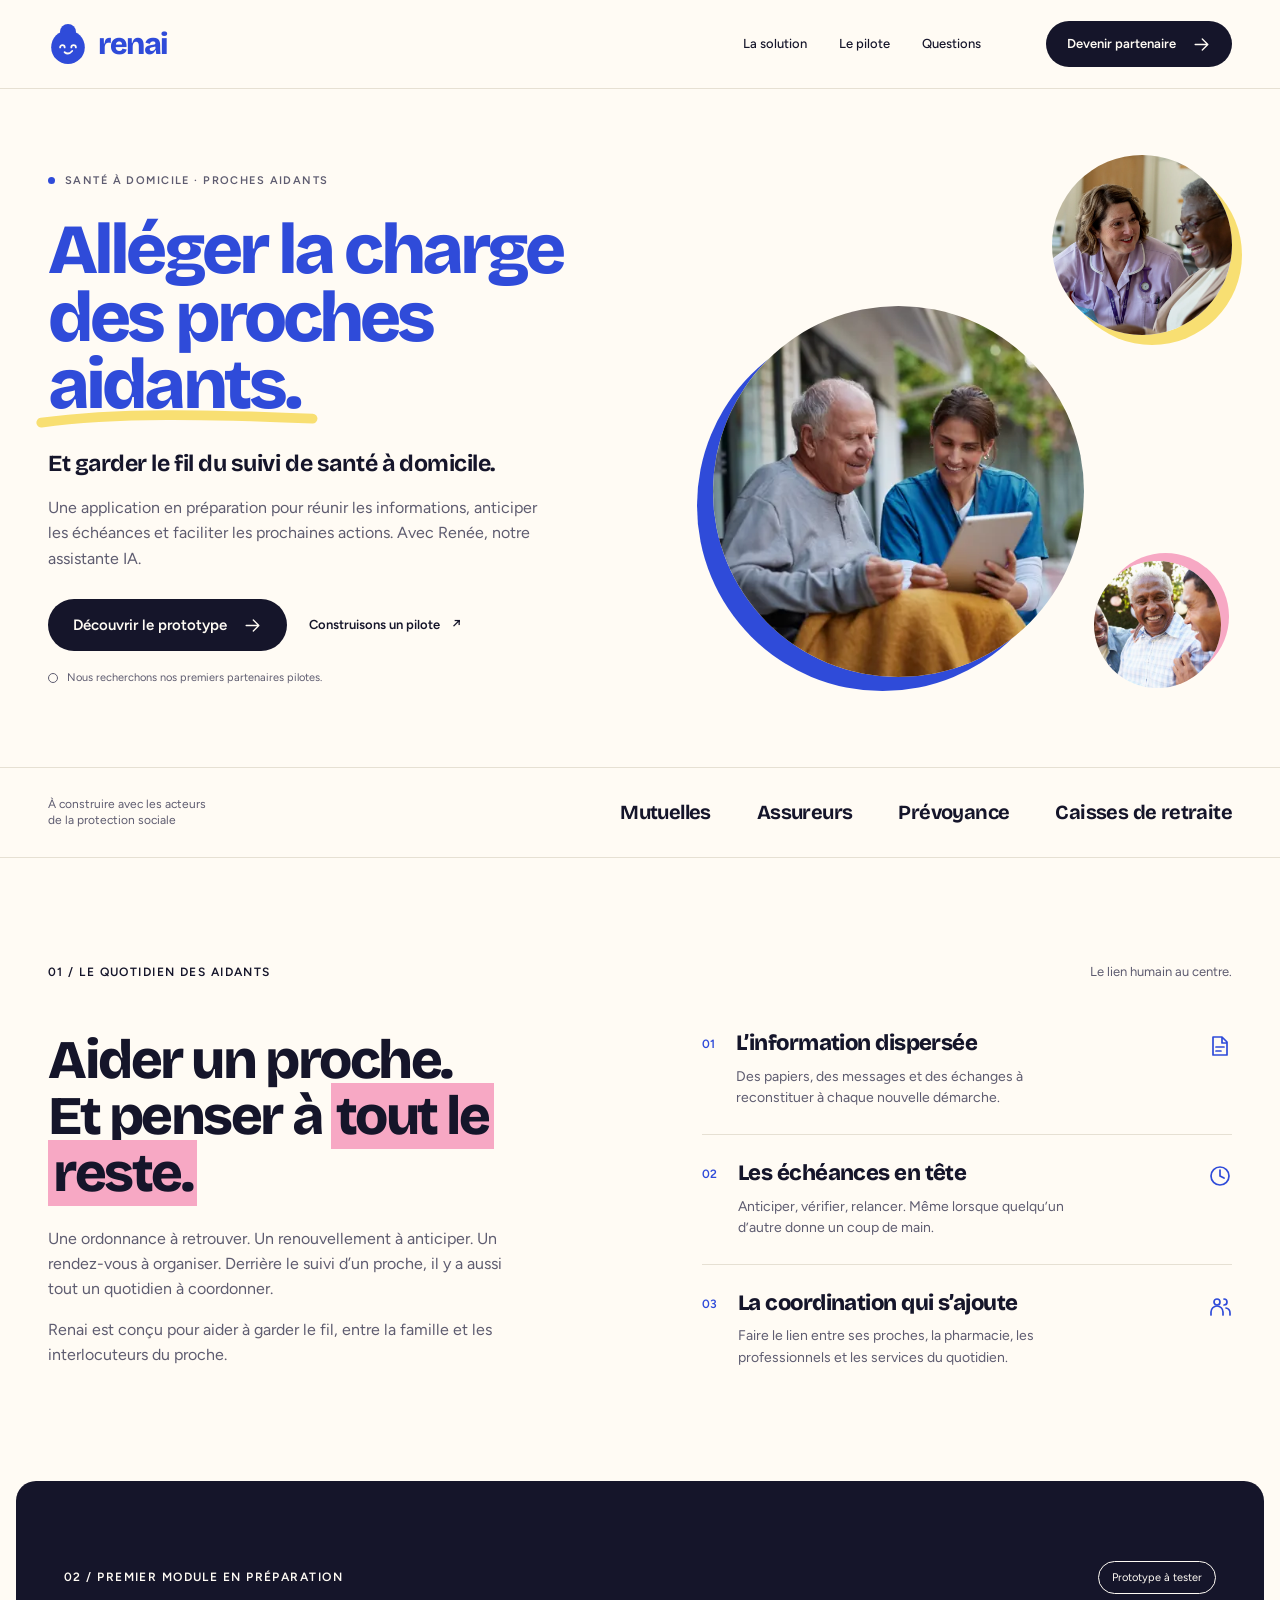
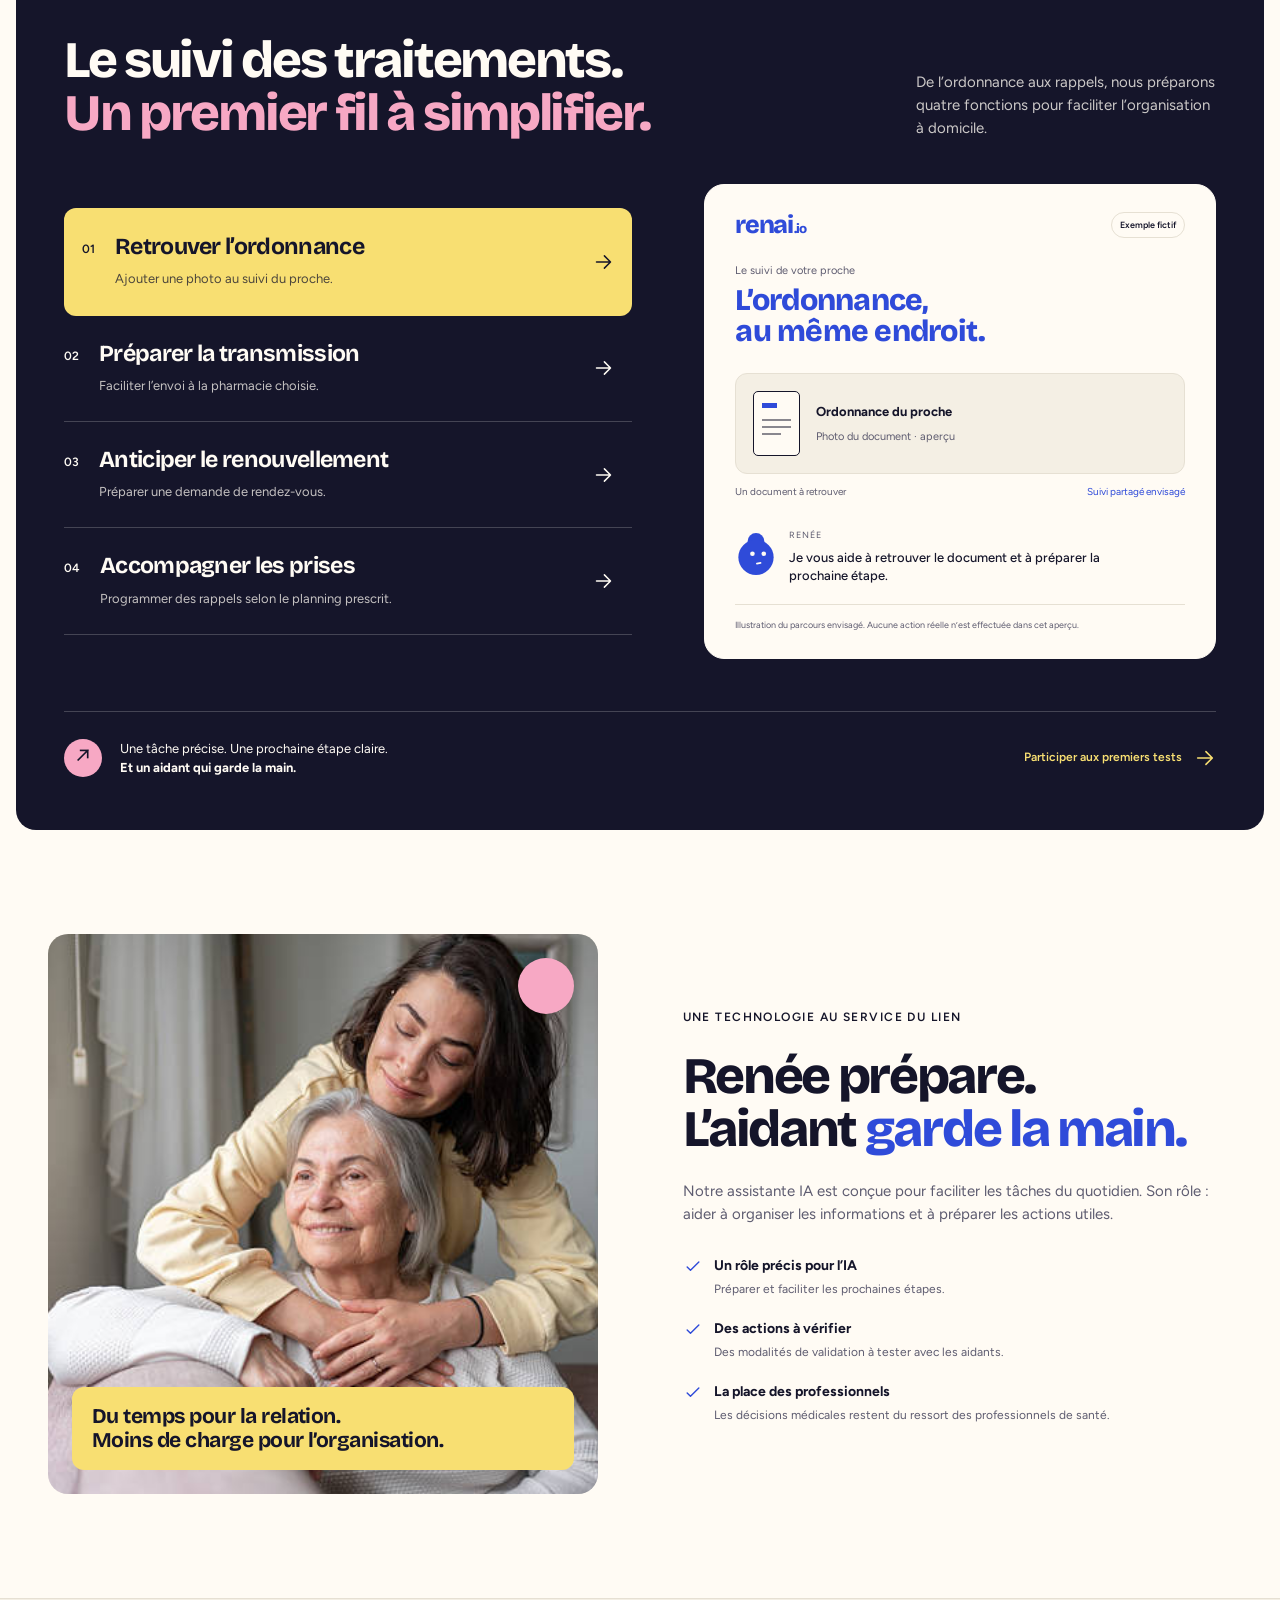
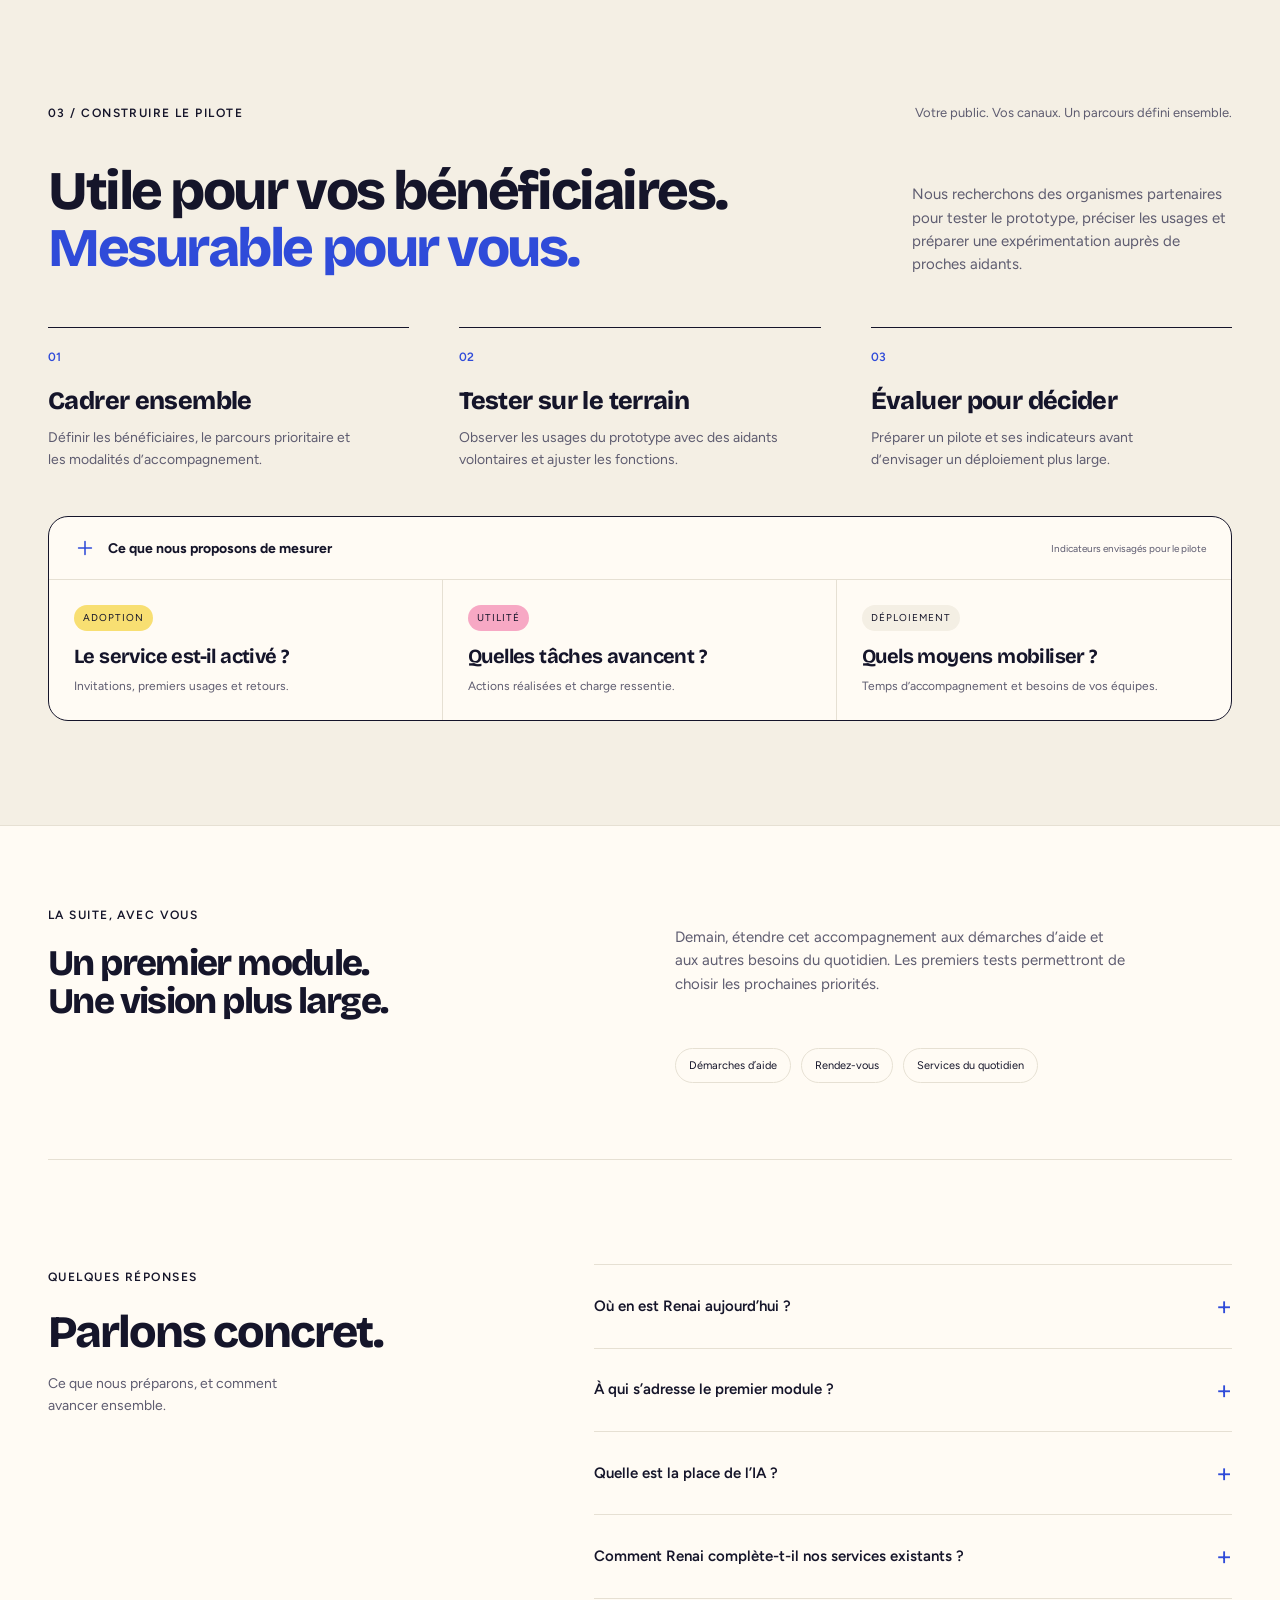
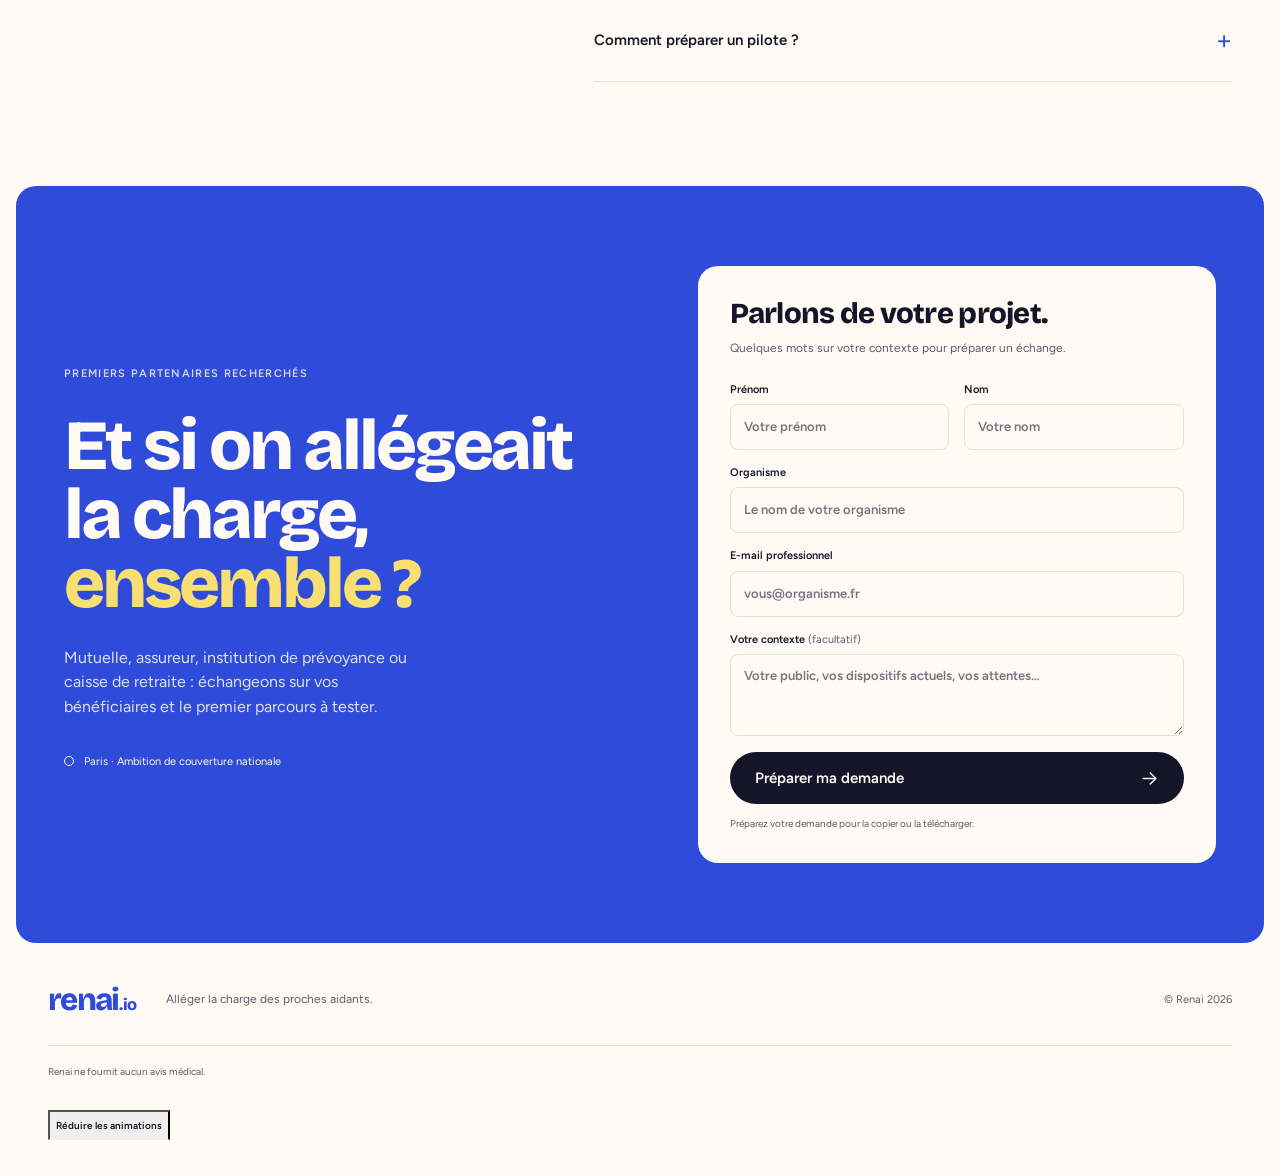
==== index.html @ 13efdc18 "B2B hero: mascot logo, three photo bubbles with colored offsets Co-Authored-By: Claude Opus 5.5 <nor" ====
<!doctype html>
<html lang="fr">
<head>
  <meta charset="utf-8">
  <meta name="viewport" content="width=device-width, initial-scale=1">
  <meta name="theme-color" content="#FFFBF4">
  <title>Renai — Alléger la charge des proches aidants</title>
  <meta name="description" content="Renai développe une application pour alléger la charge des proches aidants et faciliter le suivi de santé à domicile. Découvrez notre prototype et construisons un pilote.">
  <meta property="og:title" content="Renai — Alléger la charge des proches aidants">
  <meta property="og:description" content="La coordination du quotidien, au service du suivi de santé à domicile. Pour les mutuelles, assureurs et organismes de protection sociale.">
  <meta property="og:type" content="website">
  <link rel="icon" href="assets/favicon.svg" type="image/svg+xml">
  <link rel="preload" href="assets/fonts/font-4.ttf" as="font" type="font/ttf" crossorigin>
  <link rel="preload" href="assets/fonts/font-5.ttf" as="font" type="font/ttf" crossorigin>
  <link rel="stylesheet" href="assets/fonts/fonts.css">
  <link rel="stylesheet" href="assets/css/tokens.css">
  <link rel="stylesheet" href="assets/css/b2b.css">
  <script src="assets/js/config.js" defer></script>
  <script src="assets/js/b2b.js" defer></script>
</head>
<body>
  <a class="skip-link" href="#main">Aller au contenu</a>
  <svg class="svg-library" xmlns="http://www.w3.org/2000/svg" aria-hidden="true">
    <symbol id="arrow" viewBox="0 0 24 24"><path d="M4 12h15M13 5l7 7-7 7"/></symbol>
    <symbol id="check" viewBox="0 0 24 24"><path d="m5 12 4 4L19 6"/></symbol>
    <symbol id="document" viewBox="0 0 24 24"><path d="M14 3H5v18h14V8l-5-5Z M14 3v6h5M8 13h8M8 17h5"/></symbol>
    <symbol id="calendar" viewBox="0 0 24 24"><rect x="3" y="5" width="18" height="16" rx="3"/><path d="M7 2v6M17 2v6M3 11h18M8 15h2M14 15h2"/></symbol>
    <symbol id="bell" viewBox="0 0 24 24"><path d="M5 16c2-2 1-5 2-8a5 5 0 0 1 10 0c1 3 0 6 2 8v2H5v-2ZM10 21h4"/></symbol>
    <symbol id="people" viewBox="0 0 24 24"><circle cx="9" cy="8" r="3"/><path d="M3 21v-3a6 6 0 0 1 12 0v3M16 5a3 3 0 0 1 0 6M18 14a5 5 0 0 1 4 5v2"/></symbol>
    <symbol id="heart" viewBox="0 0 24 24"><path d="M12 21 3.5 12.5a5.6 5.6 0 0 1 8-8l.5.5.5-.5a5.6 5.6 0 0 1 8 8L12 21Z"/></symbol>
    <symbol id="plus" viewBox="0 0 24 24"><path d="M12 5v14M5 12h14"/></symbol>
    <symbol id="clock" viewBox="0 0 24 24"><circle cx="12" cy="12" r="9"/><path d="M12 6v6l4 2"/></symbol>
    <symbol id="mark" viewBox="0 0 100 100"><circle cx="50" cy="20" r="20" fill="currentColor"/><circle cx="50" cy="58" r="42" fill="currentColor"/><g fill="none" stroke="var(--face, #FFFBF4)" stroke-width="4.5"><path d="M28 59v-1a8 8 0 0 1 16 0v1M56 59v-1a8 8 0 0 1 16 0v1"/><path d="M39 69a12 10 0 0 0 24-2"/></g></symbol>
    <symbol id="mark-prepare" viewBox="0 0 100 100"><circle cx="50" cy="20" r="20" fill="currentColor"/><circle cx="50" cy="58" r="42" fill="currentColor"/><g fill="var(--face, #FFFBF4)"><circle cx="41.5" cy="49.5" r="5.5"/><circle cx="68.5" cy="49.5" r="5.5"/><rect x="50" y="70" width="13" height="4" rx="2" transform="rotate(-12 56 72)"/></g></symbol>
    <symbol id="renai-complice" viewBox="0 0 100 100"><circle cx="50" cy="20" r="20" fill="var(--body, #2F4BD9)"/><circle cx="50" cy="58" r="42" fill="var(--body, #2F4BD9)"/><path d="M30.3 58.5a5.7 5.7 0 0 1 11.4 0M58.3 58.5a5.7 5.7 0 0 1 11.4 0" fill="none" stroke="var(--face, #FFFBF4)" stroke-width="4.5" stroke-linecap="round"/><path d="M41.5 70.5q9.5 8 19 -3" fill="none" stroke="var(--face, #FFFBF4)" stroke-width="4.5" stroke-linecap="round"/></symbol>
  </svg>

  <header class="site-header">
    <div class="wrap nav-shell">
      <a href="#top" class="logo" aria-label="Renai, accueil"><svg class="mark" width="40" height="40" aria-hidden="true"><use href="#renai-complice"/></svg><span>renai</span></a>
      <nav class="desktop-nav" aria-label="Navigation principale"><a href="#solution">La solution</a><a href="#pilote">Le pilote</a><a href="#questions">Questions</a></nav>
      <a class="button button-small button-dark nav-cta" href="#contact">Devenir partenaire <svg class="icon" aria-hidden="true"><use href="#arrow"/></svg></a>
      <button class="menu-toggle" aria-label="Ouvrir le menu" aria-expanded="false" aria-controls="mobile-nav"><span></span><span></span></button>
    </div>
    <nav id="mobile-nav" class="mobile-nav" aria-label="Navigation mobile" hidden><a href="#solution">La solution</a><a href="#pilote">Le pilote</a><a href="#questions">Questions</a><a href="#contact">Devenir partenaire</a></nav>
  </header>

  <main id="main">
    <section class="hero wrap" id="top">
      <div class="hero-copy">
        <div class="eyebrow hero-enter"><span class="status-dot"></span> Santé à domicile · Proches aidants</div>
        <h1 class="hero-enter">Alléger la charge<br>des proches<br><span class="highlight-word">aidants.<svg viewBox="0 0 340 20" aria-hidden="true"><path d="M4 12c93-13 204-10 331-5"/></svg></span></h1>
        <p class="hero-subtitle hero-enter">Et garder le fil du suivi de santé à domicile.</p>
        <p class="hero-description hero-enter">Une application en préparation pour réunir les informations, anticiper les échéances et faciliter les prochaines actions. Avec Renée, notre assistante IA.</p>
        <div class="hero-actions hero-enter"><button class="button button-dark" data-open-demo>Découvrir le prototype <svg class="icon" aria-hidden="true"><use href="#arrow"/></svg></button><a class="text-link" href="#pilote">Construisons un pilote <span aria-hidden="true">↗</span></a></div>
        <p class="hero-note hero-enter"><span class="tiny-ring" aria-hidden="true"></span> Nous recherchons nos premiers partenaires pilotes.</p>
      </div>
      <div class="portraits hero-enter">
        <div class="frame small"><img src="assets/visiting-care.webp" alt="Une aide à domicile partage un moment de complicité avec une femme âgée, attablée dans sa cuisine" width="2048" height="2048"></div>
        <div class="frame big"><img src="assets/end-of-life-care.webp" alt="Une soignante montre une tablette à un homme âgé en fauteuil roulant, sur une terrasse" width="704" height="470"></div>
        <div class="frame tiny"><img src="assets/sons-with-Father.jpg" alt="Deux fils rient avec leur père âgé dans un jardin" width="1000" height="667"></div>
      </div>
    </section>

    <section class="audience-strip" aria-label="Organismes partenaires recherchés"><div class="wrap audience-inner"><span>À construire avec les acteurs<br>de la protection sociale</span><div class="audiences"><span>Mutuelles</span><span>Assureurs</span><span>Prévoyance</span><span>Caisses de retraite</span></div></div></section>

    <section class="problem-section wrap section-pad" id="enjeu">
      <div class="section-top reveal"><span class="eyebrow">01 / Le quotidien des aidants</span><span class="section-side-note">Le lien humain au centre.</span></div>
      <div class="problem-layout">
        <div class="problem-title reveal"><h2>Aider un proche.<br>Et penser à <span class="pink-underline">tout le reste.</span></h2><p>Une ordonnance à retrouver. Un renouvellement à anticiper. Un rendez-vous à organiser. Derrière le suivi d’un proche, il y a aussi tout un quotidien à coordonner.</p><p>Renai est conçu pour aider à garder le fil, entre la famille et les interlocuteurs du proche.</p></div>
        <div class="problem-list stagger">
          <div class="pain-row reveal"><span class="pain-number">01</span><div><h3>L’information dispersée</h3><p>Des papiers, des messages et des échanges à reconstituer à chaque nouvelle démarche.</p></div><svg class="icon" aria-hidden="true"><use href="#document"/></svg></div>
          <div class="pain-row reveal"><span class="pain-number">02</span><div><h3>Les échéances en tête</h3><p>Anticiper, vérifier, relancer. Même lorsque quelqu’un d’autre donne un coup de main.</p></div><svg class="icon" aria-hidden="true"><use href="#clock"/></svg></div>
          <div class="pain-row reveal"><span class="pain-number">03</span><div><h3>La coordination qui s’ajoute</h3><p>Faire le lien entre ses proches, la pharmacie, les professionnels et les services du quotidien.</p></div><svg class="icon" aria-hidden="true"><use href="#people"/></svg></div>
        </div>
      </div>
    </section>

    <section class="solution-section" id="solution">
      <div class="wrap section-pad">
        <div class="section-top reveal"><span class="eyebrow">02 / Premier module en préparation</span><span class="outlined-badge">Prototype à tester</span></div>
        <div class="solution-intro reveal"><h2>Le suivi des traitements.<br><span>Un premier fil à simplifier.</span></h2><p>De l’ordonnance aux rappels, nous préparons quatre fonctions pour faciliter l’organisation à domicile.</p></div>
        <div class="module-layout">
          <div class="module-steps" role="tablist" aria-label="Fonctions du premier module" aria-orientation="vertical">
            <button class="module-step reveal active" role="tab" aria-selected="true" aria-controls="module-preview" id="module-tab-0" data-module-step="0"><span class="step-number">01</span><span><strong>Retrouver l’ordonnance</strong><small>Ajouter une photo au suivi du proche.</small></span><svg class="icon" aria-hidden="true"><use href="#arrow"/></svg></button>
            <button class="module-step reveal" role="tab" aria-selected="false" aria-controls="module-preview" id="module-tab-1" tabindex="-1" data-module-step="1"><span class="step-number">02</span><span><strong>Préparer la transmission</strong><small>Faciliter l’envoi à la pharmacie choisie.</small></span><svg class="icon" aria-hidden="true"><use href="#arrow"/></svg></button>
            <button class="module-step reveal" role="tab" aria-selected="false" aria-controls="module-preview" id="module-tab-2" tabindex="-1" data-module-step="2"><span class="step-number">03</span><span><strong>Anticiper le renouvellement</strong><small>Préparer une demande de rendez-vous.</small></span><svg class="icon" aria-hidden="true"><use href="#arrow"/></svg></button>
            <button class="module-step reveal" role="tab" aria-selected="false" aria-controls="module-preview" id="module-tab-3" tabindex="-1" data-module-step="3"><span class="step-number">04</span><span><strong>Accompagner les prises</strong><small>Programmer des rappels selon le planning prescrit.</small></span><svg class="icon" aria-hidden="true"><use href="#arrow"/></svg></button>
          </div>
          <div class="module-preview reveal" id="module-preview" role="tabpanel" aria-labelledby="module-tab-0" tabindex="0">
            <div class="module-preview-top"><span class="wordmark">renai<span>.io</span></span><span class="small-badge">Exemple fictif</span></div>
            <span class="preview-greeting">Le suivi de votre proche</span><h3 id="module-title">L’ordonnance,<br>au même endroit.</h3>
            <div class="module-demo" id="module-demo"></div>
            <div class="module-ai"><svg class="mascot" aria-hidden="true"><use href="#mark-prepare"/></svg><div><span>RENÉE</span><p id="module-ai-text">Je vous aide à retrouver le document et à préparer la prochaine étape.</p></div></div>
            <p class="module-disclaimer">Illustration du parcours envisagé. Aucune action réelle n’est effectuée dans cet aperçu.</p>
          </div>
        </div>
        <div class="solution-footer reveal"><span class="small-circle" aria-hidden="true">↗</span><p>Une tâche précise. Une prochaine étape claire.<br><strong>Et un aidant qui garde la main.</strong></p><a href="#contact" class="text-link">Participer aux premiers tests <svg class="icon" aria-hidden="true"><use href="#arrow"/></svg></a></div>
      </div>
    </section>

    <section class="human-section wrap section-pad">
      <div class="human-photo reveal"><img src="assets/family.jpg" alt="Une fille enlace sa mère âgée, assise dans un fauteuil" width="800" height="650" loading="lazy"><div class="photo-caption">Du temps pour la relation.<br>Moins de charge pour l’organisation.</div><span class="photo-dot" aria-hidden="true"></span></div>
      <div class="human-copy reveal"><span class="eyebrow">Une technologie au service du lien</span><h2>Renée prépare.<br>L’aidant <span>garde la main.</span></h2><p>Notre assistante IA est conçue pour faciliter les tâches du quotidien. Son rôle : aider à organiser les informations et à préparer les actions utiles.</p><div class="human-principles"><div><svg class="icon" aria-hidden="true"><use href="#check"/></svg><p><strong>Un rôle précis pour l’IA</strong><span>Préparer et faciliter les prochaines étapes.</span></p></div><div><svg class="icon" aria-hidden="true"><use href="#check"/></svg><p><strong>Des actions à vérifier</strong><span>Des modalités de validation à tester avec les aidants.</span></p></div><div><svg class="icon" aria-hidden="true"><use href="#check"/></svg><p><strong>La place des professionnels</strong><span>Les décisions médicales restent du ressort des professionnels de santé.</span></p></div></div></div>
    </section>

    <section class="pilot-section" id="pilote"><div class="wrap section-pad">
      <div class="section-top reveal"><span class="eyebrow">03 / Construire le pilote</span><span class="section-side-note">Votre public. Vos canaux. Un parcours défini ensemble.</span></div>
      <div class="pilot-heading reveal"><h2>Utile pour vos bénéficiaires.<br><span>Mesurable pour vous.</span></h2><p>Nous recherchons des organismes partenaires pour tester le prototype, préciser les usages et préparer une expérimentation auprès de proches aidants.</p></div>
      <div class="pilot-process stagger"><article class="reveal"><span class="process-number">01</span><h3>Cadrer ensemble</h3><p>Définir les bénéficiaires, le parcours prioritaire et les modalités d’accompagnement.</p></article><article class="reveal"><span class="process-number">02</span><h3>Tester sur le terrain</h3><p>Observer les usages du prototype avec des aidants volontaires et ajuster les fonctions.</p></article><article class="reveal"><span class="process-number">03</span><h3>Évaluer pour décider</h3><p>Préparer un pilote et ses indicateurs avant d’envisager un déploiement plus large.</p></article></div>
      <div class="measurement reveal"><div class="measurement-title"><svg class="icon" aria-hidden="true"><use href="#plus"/></svg><strong>Ce que nous proposons de mesurer</strong><span>Indicateurs envisagés pour le pilote</span></div><div class="measurement-grid"><div><span>Adoption</span><strong>Le service est-il activé ?</strong><p>Invitations, premiers usages et retours.</p></div><div><span>Utilité</span><strong>Quelles tâches avancent ?</strong><p>Actions réalisées et charge ressentie.</p></div><div><span>Déploiement</span><strong>Quels moyens mobiliser ?</strong><p>Temps d’accompagnement et besoins de vos équipes.</p></div></div></div>
    </div></section>

    <section class="roadmap-section wrap reveal"><div><span class="eyebrow">La suite, avec vous</span><h2>Un premier module.<br>Une vision plus large.</h2></div><p>Demain, étendre cet accompagnement aux démarches d’aide et aux autres besoins du quotidien. Les premiers tests permettront de choisir les prochaines priorités.</p><div class="roadmap-tags"><span>Démarches d’aide</span><span>Rendez-vous</span><span>Services du quotidien</span></div></section>

    <section class="faq-section wrap section-pad" id="questions"><div class="faq-intro reveal"><span class="eyebrow">Quelques réponses</span><h2>Parlons concret.</h2><p>Ce que nous préparons, et comment avancer ensemble.</p></div><div class="faq-list stagger">
      <details class="reveal"><summary>Où en est Renai aujourd’hui ?<span class="faq-plus" aria-hidden="true">+</span></summary><div class="faq-answer">Renai est en pré-lancement. Un prototype permet d’explorer les premiers parcours ; les fonctions sont encore en préparation. Nous recherchons des partenaires et des aidants volontaires pour tester ces usages et préparer un pilote.</div></details>
      <details class="reveal"><summary>À qui s’adresse le premier module ?<span class="faq-plus" aria-hidden="true">+</span></summary><div class="faq-answer">Aux proches aidants qui participent à l’organisation des traitements d’une personne vivant à domicile. Les premiers tests serviront à préciser les situations dans lesquelles ces fonctions apportent le plus d’aide.</div></details>
      <details class="reveal"><summary>Quelle est la place de l’IA ?<span class="faq-plus" aria-hidden="true">+</span></summary><div class="faq-answer">Renée est notre assistante IA. Elle est conçue pour organiser les informations et préparer des actions utiles. Les modalités de vérification et de validation font partie du travail de conception. Renai ne fournit aucun avis médical.</div></details>
      <details class="reveal"><summary>Comment Renai complète-t-il nos services existants ?<span class="faq-plus" aria-hidden="true">+</span></summary><div class="faq-answer">Le premier échange permet de comprendre vos dispositifs d’assistance, d’action sociale et d’accompagnement. Nous choisissons ensuite un parcours à tester pour évaluer ce que Renai pourrait apporter à vos bénéficiaires et à vos équipes.</div></details>
      <details class="reveal"><summary>Comment préparer un pilote ?<span class="faq-plus" aria-hidden="true">+</span></summary><div class="faq-answer">Nous commençons par définir ensemble le public, le cas d’usage et les critères de réussite. Les tests du prototype précèdent le pilote. Son calendrier, son financement et ses modalités seront précisés avec chaque partenaire.</div></details>
    </div></section>

    <section class="contact-section" id="contact"><div class="wrap contact-layout">
      <div class="contact-copy reveal"><span class="eyebrow">Premiers partenaires recherchés</span><h2>Et si on allégeait<br>la charge,<br><span>ensemble ?</span></h2><p>Mutuelle, assureur, institution de prévoyance ou caisse de retraite : échangeons sur vos bénéficiaires et le premier parcours à tester.</p><div class="contact-note"><span class="tiny-ring"></span> Paris · Ambition de couverture nationale</div></div>
      <div class="contact-form-wrap reveal"><form id="pilot-form"><h3>Parlons de votre projet.</h3><p class="form-intro">Quelques mots sur votre contexte pour préparer un échange.</p><div class="form-row"><label>Prénom<input name="firstname" autocomplete="given-name" required maxlength="100" placeholder="Votre prénom"></label><label>Nom<input name="lastname" autocomplete="family-name" required maxlength="100" placeholder="Votre nom"></label></div><label>Organisme<input name="organization" autocomplete="organization" required maxlength="150" placeholder="Le nom de votre organisme"></label><label>E-mail professionnel<input name="email" type="email" autocomplete="email" required maxlength="254" placeholder="vous@organisme.fr"></label><label>Votre contexte <span class="optional">(facultatif)</span><textarea name="context" rows="3" maxlength="2000" placeholder="Votre public, vos dispositifs actuels, vos attentes…"></textarea></label><label class="honeypot" aria-hidden="true">Ne pas remplir<input name="website" tabindex="-1" autocomplete="off"></label><button class="button button-dark form-submit" type="submit">Préparer ma demande <svg class="icon" aria-hidden="true"><use href="#arrow"/></svg></button><p class="form-note" id="form-note">Préparez votre demande pour la copier ou la télécharger.</p><p class="form-status" role="status" aria-live="polite"></p></form></div>
    </div></section>
  </main>
  <footer class="site-footer wrap"><a href="#top" class="wordmark" aria-label="Renai, retour en haut">renai<span>.io</span></a><p>Alléger la charge des proches aidants.</p><span>© Renai 2026</span><small>Renai ne fournit aucun avis médical.</small></footer>

  <dialog id="prototype-dialog" class="modal" aria-labelledby="prototype-heading"><button class="modal-close" aria-label="Fermer le prototype">×</button><div class="modal-body"><span class="eyebrow">Prototype · Exemple fictif</span><h2 id="prototype-heading">Une prochaine étape<br>plus simple.</h2><p>Explorez les fonctions envisagées. Cet aperçu ne traite aucun document et ne réalise aucune démarche.</p><div class="modal-demo" id="modal-demo"></div><div class="modal-controls"><button class="button button-outline" id="demo-prev" aria-label="Exemple précédent">←</button><span id="demo-counter">01 / 04</span><button class="button button-dark" id="demo-next">Étape suivante <svg class="icon" aria-hidden="true"><use href="#arrow"/></svg></button></div><a class="text-link modal-contact" href="#contact">Échanger sur les premiers tests ↗</a></div></dialog>
  <dialog id="request-dialog" class="modal request-modal" aria-labelledby="request-heading"><button class="modal-close" aria-label="Fermer la demande">×</button><div class="modal-body"><span class="eyebrow">Votre projet de pilote</span><h2 id="request-heading">Votre demande<br>est prête.</h2><p>Vous pouvez la copier ou la télécharger. Elle n’a pas été envoyée.</p><textarea id="request-text" readonly aria-label="Texte de votre demande"></textarea><div class="request-actions"><button class="button button-dark" id="copy-request">Copier la demande</button><button class="button button-outline" id="download-request">Télécharger</button></div><p id="copy-status" role="status" aria-live="polite"></p></div></dialog>
</body>
</html>
---- assets/fonts/fonts.css ----
@font-face {
  font-family: 'Bricolage Grotesque';
  font-style: normal;
  font-weight: 400;
  font-stretch: normal;
  font-display: swap;
  src: url(./font-0.ttf) format('truetype');
}
@font-face {
  font-family: 'Bricolage Grotesque';
  font-style: normal;
  font-weight: 500;
  font-stretch: normal;
  font-display: swap;
  src: url(./font-1.ttf) format('truetype');
}
@font-face {
  font-family: 'Bricolage Grotesque';
  font-style: normal;
  font-weight: 600;
  font-stretch: normal;
  font-display: swap;
  src: url(./font-2.ttf) format('truetype');
}
@font-face {
  font-family: 'Bricolage Grotesque';
  font-style: normal;
  font-weight: 700;
  font-stretch: normal;
  font-display: swap;
  src: url(./font-3.ttf) format('truetype');
}
@font-face {
  font-family: 'Bricolage Grotesque';
  font-style: normal;
  font-weight: 800;
  font-stretch: normal;
  font-display: swap;
  src: url(./font-4.ttf) format('truetype');
}
@font-face {
  font-family: 'Figtree';
  font-style: normal;
  font-weight: 400;
  font-display: swap;
  src: url(./font-5.ttf) format('truetype');
}
@font-face {
  font-family: 'Figtree';
  font-style: normal;
  font-weight: 500;
  font-display: swap;
  src: url(./font-6.ttf) format('truetype');
}
@font-face {
  font-family: 'Figtree';
  font-style: normal;
  font-weight: 600;
  font-display: swap;
  src: url(./font-7.ttf) format('truetype');
}
@font-face {
  font-family: 'Figtree';
  font-style: normal;
  font-weight: 700;
  font-display: swap;
  src: url(./font-8.ttf) format('truetype');
}
---- assets/css/tokens.css ----
:root {
  /* Couleurs */
  --renee-cobalt: #2F4BD9;
  --renee-lait:   #FFFBF4;
  --renee-encre:  #15152A;
  --renee-bonbon: #F7A8C4;
  --renee-beurre: #F8DF72;
  --renee-sable:  #F4EFE4;
  --renee-ligne:  #E6E0D3;
  --renee-ardoise:#5E5C70;
  --renee-brique: #C2502E;

  /* Typographie */
  --font-display: 'Bricolage Grotesque', sans-serif; /* 800, ls -0.02 à -0.05em */
  --font-text:    'Figtree', sans-serif;             /* 400 / 500 / 600 */
  --text-display: 72px;  --text-h1: 48px;  --text-h2: 32px;  --text-h3: 22px;
  --text-body-l:  18px;  --text-body: 16px; --text-small: 14px; --text-label: 12px;

  /* Espacements (base 4) */
  --space-1: 4px;  --space-2: 8px;  --space-3: 12px; --space-4: 16px;
  --space-6: 24px; --space-8: 32px; --space-12: 48px; --space-20: 80px;

  /* Rayons */
  --radius-s: 8px; --radius-m: 12px; --radius-l: 20px; --radius-pill: 999px;

  /* Bordures & profondeur */
  --border-strong: 1.5px solid var(--renee-encre);
  --border-soft:   1px solid var(--renee-ligne);
  --shadow-modal:  0 12px 40px rgba(21, 21, 42, .18);

  /* Contrôles */
  --control-h-mobile: 52px; --control-h-web: 48px;
  --focus-ring: 0 0 0 3px var(--renee-bonbon);
}
---- assets/css/b2b.css ----
*{box-sizing:border-box}html{scroll-behavior:smooth;scroll-padding-top:100px}body{margin:0;color:var(--renee-encre);background:var(--renee-lait);font-family:var(--font-text);font-size:16px;line-height:1.55;-webkit-font-smoothing:antialiased}button,input,select,textarea{font:inherit}button,a,input,textarea,summary{-webkit-tap-highlight-color:transparent}button{cursor:pointer}button:disabled{cursor:wait}a{color:inherit;text-decoration:none}button{color:inherit}::selection{background:var(--renee-beurre);color:var(--renee-encre)}:focus-visible{outline:3px solid var(--renee-cobalt);outline-offset:5px}img{display:block;width:100%;height:auto}h1,h2,h3,p{margin:0}h1,h2,h3,.wordmark{font-family:var(--font-display);font-weight:800;letter-spacing:-.045em;line-height:1.04}h2{font-size:clamp(36px,4.25vw,58px)}h3{letter-spacing:-.025em}p{text-wrap:pretty}.wrap{width:min(1200px,calc(100% - 96px));margin-inline:auto}.section-pad{padding-block:104px}.eyebrow{font-size:12px;text-transform:uppercase;font-weight:600;letter-spacing:.12em;display:inline-flex;gap:10px;align-items:center}.section-top{display:flex;justify-content:space-between;align-items:center;gap:24px;margin-bottom:40px}.section-side-note{font-size:13px;color:var(--renee-ardoise)}.icon{width:22px;height:22px;fill:none;stroke:currentColor;stroke-width:1.7;stroke-linecap:round;stroke-linejoin:round;flex-shrink:0}.svg-library{position:absolute;width:0;height:0;overflow:hidden}.mascot{width:54px;height:54px;flex-shrink:0;color:var(--renee-cobalt)}.status-dot{height:7px;width:7px;display:inline-block;background:var(--renee-cobalt);border-radius:50%;flex-shrink:0}.button{display:inline-flex;align-items:center;justify-content:center;gap:16px;min-height:52px;padding:12px 24px;border-radius:999px;font-weight:600;font-size:15px;line-height:1.3;border:1.5px solid transparent;transition:background .22s,color .22s,transform .22s;white-space:nowrap}.button:hover{transform:translateY(-2px)}.button .icon{width:19px;height:19px;transition:transform .22s}.button:hover .icon{transform:translateX(3px)}.button-dark{background:var(--renee-encre);color:var(--renee-lait)}.button-dark:hover{background:var(--renee-cobalt)}.button-outline{border-color:var(--renee-encre);background:transparent}.button-outline:hover{background:var(--renee-beurre)}.button-small{min-height:46px;padding:10px 20px;font-size:13px}.text-link{display:inline-flex;align-items:center;gap:12px;font-weight:600;font-size:14px;border-bottom:1px solid transparent;padding-block:6px;transition:border-color .2s,gap .2s}.text-link:hover{border-bottom-color:currentColor;gap:17px}.skip-link{position:fixed;top:-80px;left:20px;z-index:100;background:var(--renee-beurre);padding:14px 20px;border-radius:12px}.skip-link:focus{top:16px}.wordmark{font-size:40px;color:var(--renee-cobalt);line-height:1;letter-spacing:-.055em;display:inline-block}.wordmark span{font-size:.53em;letter-spacing:-.045em;margin-left:1px}.site-header{position:sticky;top:0;z-index:30;background:var(--renee-lait);border-bottom:1px solid var(--renee-ligne);transition:border-color .3s}.site-header.scrolled{border-bottom-color:var(--renee-encre)}.nav-shell{height:88px;display:flex;align-items:center;justify-content:space-between;gap:30px}.desktop-nav{display:flex;align-items:center;gap:32px;margin-left:auto;margin-right:35px;font-size:13px;font-weight:500}.desktop-nav a{transition:color .2s}.desktop-nav a:hover{color:var(--renee-cobalt)}.menu-toggle{display:none}.mobile-nav[hidden]{display:none}.mobile-nav{padding:10px 24px 24px;border-top:1px solid var(--renee-ligne)}.mobile-nav a{display:block;padding:12px 0;font-weight:600}
.hero{display:grid;grid-template-columns:1.13fr 1fr;gap:56px;padding-top:66px;padding-bottom:68px;align-items:center}.hero-copy .eyebrow{margin-bottom:28px;color:var(--renee-ardoise);font-size:11px;letter-spacing:.13em}.hero h1{font-size:clamp(56px,5.5vw,78px);line-height:.96;color:var(--renee-cobalt);letter-spacing:-.055em}.highlight-word{position:relative;display:inline-block;z-index:0}.highlight-word svg{position:absolute;bottom:-11px;left:-4%;width:111%;height:20px;z-index:-1;overflow:visible}.highlight-word path{fill:none;stroke:var(--renee-beurre);stroke-width:12;stroke-linecap:round;stroke-dasharray:340;stroke-dashoffset:0}.hero-subtitle{font-family:var(--font-display);font-weight:700;letter-spacing:-.02em;font-size:23px;line-height:1.2;margin-top:30px;max-width:450px}.hero-description{font-size:16px;color:var(--renee-ardoise);max-width:490px;line-height:1.6;margin-top:17px}.hero-actions{display:flex;align-items:center;gap:22px;flex-wrap:wrap;margin-top:28px}.hero-actions .text-link{font-size:13px}.hero-note{font-size:11px;color:var(--renee-ardoise);margin-top:18px;display:flex;align-items:center;gap:9px}.tiny-ring{display:inline-block;width:10px;height:10px;flex-shrink:0;border:1.5px solid currentColor;border-radius:50%}.hero-scene{min-height:525px;height:100%;max-height:560px;background:var(--renee-bonbon);border-radius:20px;position:relative;display:flex;flex-direction:column;align-items:center;justify-content:center;overflow:hidden;padding:64px 32px 65px}.scene-orbit{position:absolute;border-radius:50%;pointer-events:none}.orbit-one{width:270px;height:270px;background:var(--renee-cobalt);right:-102px;top:-135px}.orbit-two{width:170px;height:170px;background:var(--renee-beurre);left:-68px;bottom:-75px}.scene-cross{font-family:var(--font-display);font-size:56px;color:var(--renee-cobalt);position:absolute;left:25px;top:53px;line-height:1;opacity:.8}.scene-label{position:absolute;top:25px;left:25px;display:flex;align-items:center;gap:8px;font-size:11px;font-weight:600;color:var(--renee-encre)}.conversation-card{width:100%;max-width:365px;position:relative;background:var(--renee-lait);border:1.5px solid var(--renee-encre);border-radius:20px;padding:22px 20px 16px;z-index:1;animation:float-card 7s ease-in-out infinite}.assistant-heading{display:flex;align-items:center;gap:10px;padding-bottom:19px;border-bottom:1px solid var(--renee-ligne)}.assistant-heading .mascot{width:44px;height:44px}.assistant-heading strong{font-family:var(--font-display);font-weight:800;font-size:21px;letter-spacing:-.025em;display:block;line-height:1.1}.assistant-heading div>span{display:block;font-size:10px;color:var(--renee-ardoise);margin-top:4px}.small-badge{font-size:9px!important;font-weight:600;line-height:1.3;border:1px solid var(--renee-ligne);padding:6px 8px;border-radius:99px;white-space:nowrap;margin-left:auto}.conversation-content{padding-top:20px;min-height:241px;display:flex;flex-direction:column;gap:13px}.chat-user{background:var(--renee-bonbon);padding:12px 15px;border-radius:20px 20px 6px 20px;font-size:13px;align-self:flex-end;max-width:88%;line-height:1.45}.chat-assistant{align-self:flex-start;max-width:95%;font-size:14px;line-height:1.4;padding:0 5px}.chat-label{font-size:9px;color:var(--renee-ardoise);letter-spacing:.1em;display:block;margin-bottom:6px}.chat-assistant p{font-family:var(--font-display);font-weight:600;letter-spacing:-.015em}.preview-task{display:flex;align-items:center;gap:10px;padding:12px 10px;border:1px solid var(--renee-ligne);border-radius:12px;margin-top:auto}.task-icon{background:var(--renee-sable);width:32px;height:36px;border-radius:8px;display:grid;place-items:center;flex-shrink:0}.task-icon .icon{width:19px;height:19px}.preview-task strong{font-size:11px;display:block;line-height:1.3}.preview-task div>span{font-size:9px;color:var(--renee-ardoise);display:block;margin-top:4px}.task-status{font-size:9px;padding:5px 6px;border-radius:99px;background:var(--renee-bonbon);white-space:nowrap;margin-left:auto}.prototype-tabs{display:flex;justify-content:space-between;gap:3px;border-top:1px solid var(--renee-ligne);padding-top:13px;margin-top:17px}.prototype-tabs button{padding:6px 8px;border:0;background:transparent;font-size:9px;border-radius:99px;transition:background .2s,color .2s}.prototype-tabs button[aria-selected=true]{background:var(--renee-encre);color:var(--renee-lait)}.prototype-tabs button:hover{background:var(--renee-sable);color:var(--renee-encre)}.scene-caption{position:absolute;bottom:38px;font-family:var(--font-display);font-size:15px;font-weight:700;letter-spacing:-.02em;display:flex;gap:8px;align-items:center}.caption-dash{width:18px;height:2px;background:var(--renee-encre)}.prototype-disclaimer{font-size:9px;position:absolute;bottom:17px;color:var(--renee-encre)}.audience-strip{border-top:1px solid var(--renee-ligne);border-bottom:1px solid var(--renee-ligne)}.audience-inner{padding-block:28px;display:flex;align-items:center;justify-content:space-between;gap:40px}.audience-inner>span{font-size:12px;color:var(--renee-ardoise);line-height:1.4}.audiences{display:flex;flex-wrap:wrap;gap:46px;align-items:center}.audiences span{font-family:var(--font-display);font-size:20px;font-weight:700;letter-spacing:-.03em}
.problem-layout{display:grid;grid-template-columns:1fr .95fr;gap:96px;align-items:center}.problem-title h2{margin-bottom:26px}.pink-underline{background:var(--renee-bonbon);padding:0 5px;box-decoration-break:clone;-webkit-box-decoration-break:clone}.problem-title p{max-width:460px;color:var(--renee-ardoise);font-size:16px}.problem-title p+p{margin-top:16px}.pain-row{display:flex;align-items:flex-start;gap:21px;padding-block:25px;border-bottom:1px solid var(--renee-ligne)}.pain-row:first-child{padding-top:8px}.pain-row:last-child{border-bottom:0;padding-bottom:8px}.pain-number{font-size:12px;color:var(--renee-cobalt);font-weight:600;padding-top:5px}.pain-row h3{font-size:22px;margin-bottom:9px;line-height:1.2}.pain-row p{color:var(--renee-ardoise);font-size:14px;max-width:340px}.pain-row>.icon{margin-left:auto;width:24px;height:24px;color:var(--renee-cobalt);margin-top:4px}
.solution-section{background:var(--renee-encre);color:var(--renee-lait);border-radius:20px;margin-inline:16px;scroll-margin-top:104px}.solution-section .section-pad{padding-top:80px;padding-bottom:52px}.outlined-badge{border:1px solid var(--renee-lait);border-radius:99px;padding:7px 13px;font-size:11px}.solution-intro{display:flex;gap:56px;align-items:flex-end;justify-content:space-between;margin-bottom:44px}.solution-intro h2{font-size:clamp(36px,4vw,54px)}.solution-intro h2 span{color:var(--renee-bonbon)}.solution-intro>p{font-size:15px;max-width:300px;color:var(--renee-lait);opacity:.78}.module-layout{display:grid;grid-template-columns:1fr .9fr;gap:72px;align-items:center}.module-steps{display:flex;flex-direction:column;gap:0}.module-step{display:flex;align-items:center;gap:20px;text-align:left;border:0;border-bottom:1px solid #444454;background:transparent;color:var(--renee-lait);padding:25px 18px 25px 0;transition:color .3s,background .3s,padding .3s;border-radius:0;width:100%}.module-step:first-child{border-top:1px solid #444454}.module-step.active{color:var(--renee-encre);background:var(--renee-beurre);border-radius:12px;padding-left:18px;border-color:transparent}.step-number{font-size:12px;font-weight:600;align-self:flex-start;margin-top:6px}.module-step strong{font-family:var(--font-display);font-size:23px;font-weight:700;line-height:1.1;letter-spacing:-.03em;display:block}.module-step small{display:block;font-size:13px;margin-top:10px;opacity:.75;max-width:360px}.module-step>.icon{margin-left:auto;width:21px}.module-step:not(.active):hover{color:var(--renee-beurre)}.module-preview{border:1.5px solid var(--renee-lait);background:var(--renee-lait);color:var(--renee-encre);border-radius:20px;min-height:438px;padding:27px 30px}.module-preview-top{display:flex;align-items:center;justify-content:space-between;margin-bottom:24px}.module-preview-top .wordmark{font-size:25px}.preview-greeting{display:block;font-size:11px;color:var(--renee-ardoise);margin-bottom:6px}.module-preview h3{font-size:30px;line-height:1.03;min-height:65px;color:var(--renee-cobalt)}.module-demo{margin-top:23px;min-height:119px}.demo-document{background:var(--renee-sable);border-radius:12px;border:1px solid var(--renee-ligne);padding:17px;display:flex;gap:16px;align-items:center}.document-sheet{width:47px;height:65px;border:1.5px solid var(--renee-encre);border-radius:5px;background:var(--renee-lait);padding:11px 8px;display:flex;flex-direction:column;gap:5px;flex-shrink:0}.document-sheet span{height:2px;background:var(--renee-encre);width:100%;opacity:.5}.document-sheet span:first-child{width:50%;height:5px;background:var(--renee-cobalt);opacity:1;margin-bottom:6px}.document-sheet span:last-child{width:64%}.demo-document strong{font-size:13px;display:block}.demo-document small{color:var(--renee-ardoise);font-size:11px;display:block;margin-top:5px}.demo-detail{display:flex;justify-content:space-between;margin-top:10px;font-size:10px;color:var(--renee-ardoise)}.demo-detail span:last-child{color:var(--renee-cobalt)}.module-ai{margin-top:22px;display:flex;gap:12px;align-items:center}.module-ai .mascot{width:42px;height:42px}.module-ai span{font-size:9px;letter-spacing:.1em;color:var(--renee-ardoise)}.module-ai p{font-size:13px;font-weight:500;line-height:1.4;margin-top:3px;max-width:320px}.module-disclaimer{font-size:9px;line-height:1.45;color:var(--renee-ardoise);border-top:1px solid var(--renee-ligne);padding-top:13px;margin-top:18px}.demo-pharmacy{border:1px solid var(--renee-ligne);padding:15px;border-radius:12px;background:var(--renee-sable)}.demo-pharmacy>div{display:flex;gap:11px;align-items:center;font-size:13px;font-weight:600}.demo-pharmacy .pharmacy-cross{background:var(--renee-cobalt);color:var(--renee-lait);border-radius:8px;font-size:22px;width:31px;height:31px;display:grid;place-items:center}.demo-pharmacy small{font-size:10px;color:var(--renee-ardoise)}.demo-pharmacy p{font-size:11px;border-top:1px solid var(--renee-ligne);margin-top:12px;padding-top:9px;display:flex;align-items:center;gap:8px}.demo-pharmacy p .icon{width:15px}.demo-calendar{border:1px solid var(--renee-ligne);border-radius:12px;padding:14px;background:var(--renee-sable);display:flex;align-items:center;gap:15px}.calendar-tile{border:1px solid var(--renee-encre);border-radius:8px;overflow:hidden;width:55px;text-align:center;flex-shrink:0}.calendar-tile small{font-size:9px;background:var(--renee-bonbon);display:block;font-weight:600;padding:3px}.calendar-tile strong{font-family:var(--font-display);font-size:22px;display:block;background:var(--renee-lait);padding:3px}.demo-calendar p{font-size:13px;font-weight:600}.demo-calendar span{display:block;color:var(--renee-ardoise);font-size:10px;margin-top:4px}.demo-pill-row{padding:11px 12px;border:1px solid var(--renee-ligne);border-radius:8px;display:flex;align-items:center;gap:10px;background:var(--renee-sable)}.demo-pill-row+.demo-pill-row{margin-top:7px}.demo-pill-row strong{font-size:12px}.demo-pill-row>span{font-size:11px;color:var(--renee-ardoise)}.demo-toggle{width:28px;height:17px;border-radius:99px;background:var(--renee-cobalt);margin-left:auto;display:flex;align-items:center;justify-content:flex-end;padding:3px}.demo-toggle:after{content:"";width:11px;height:11px;background:var(--renee-lait);border-radius:50%}.solution-footer{border-top:1px solid #444454;margin-top:52px;padding-top:27px;display:flex;align-items:center;gap:18px}.small-circle{width:38px;height:38px;background:var(--renee-bonbon);border-radius:50%;display:grid;place-items:center;color:var(--renee-encre);font-size:22px}.solution-footer p{font-size:13px;line-height:1.5}.solution-footer .text-link{margin-left:auto;color:var(--renee-beurre);font-size:12px}
.human-section{display:grid;grid-template-columns:1fr 1fr;gap:85px;align-items:center}.human-photo{position:relative;border-radius:20px;background:var(--renee-sable);overflow:hidden;aspect-ratio:1/1.02}.human-photo img{width:100%;height:100%;object-fit:cover;object-position:50% 45%;transition:transform 1.2s cubic-bezier(.2,.7,.2,1)}.human-photo:hover img{transform:scale(1.025)}.photo-caption{position:absolute;bottom:24px;left:24px;right:24px;background:var(--renee-beurre);padding:18px 20px;border-radius:12px;font-family:var(--font-display);font-size:21px;font-weight:700;line-height:1.12;letter-spacing:-.025em}.photo-dot{width:56px;height:56px;border-radius:50%;background:var(--renee-bonbon);position:absolute;right:24px;top:24px}.human-copy .eyebrow{margin-bottom:24px}.human-copy h2{font-size:clamp(36px,4vw,53px);margin-bottom:23px}.human-copy h2 span{color:var(--renee-cobalt)}.human-copy>p{font-size:15px;color:var(--renee-ardoise)}.human-principles{margin-top:29px;display:flex;flex-direction:column;gap:20px}.human-principles>div{display:flex;align-items:flex-start;gap:11px}.human-principles .icon{color:var(--renee-cobalt);width:20px;height:20px;margin-top:2px}.human-principles strong{display:block;font-size:14px}.human-principles span{display:block;font-size:12px;color:var(--renee-ardoise);line-height:1.45;margin-top:4px}
.pilot-section{background:var(--renee-sable);border-top:1px solid var(--renee-ligne);border-bottom:1px solid var(--renee-ligne)}.pilot-heading{display:flex;align-items:flex-end;gap:60px;justify-content:space-between}.pilot-heading h2 span{color:var(--renee-cobalt)}.pilot-heading>p{max-width:320px;font-size:15px;color:var(--renee-ardoise)}.pilot-process{display:grid;grid-template-columns:repeat(3,1fr);gap:50px;margin-top:51px}.pilot-process article{border-top:1.5px solid var(--renee-encre);padding-top:20px}.process-number{font-size:12px;font-weight:600;color:var(--renee-cobalt);display:block;margin-bottom:21px}.pilot-process h3{font-size:25px;margin-bottom:13px}.pilot-process p{font-size:14px;color:var(--renee-ardoise);max-width:320px}.measurement{margin-top:46px;background:var(--renee-lait);border-radius:20px;border:1.5px solid var(--renee-encre);overflow:hidden}.measurement-title{display:flex;align-items:center;gap:12px;padding:20px 25px;border-bottom:1px solid var(--renee-ligne)}.measurement-title .icon{color:var(--renee-cobalt)}.measurement-title strong{font-size:14px}.measurement-title>span{margin-left:auto;font-size:10px;color:var(--renee-ardoise)}.measurement-grid{display:grid;grid-template-columns:repeat(3,1fr)}.measurement-grid>div{padding:24px 25px;border-right:1px solid var(--renee-ligne)}.measurement-grid>div:last-child{border:0}.measurement-grid span{font-size:10px;text-transform:uppercase;letter-spacing:.1em;display:inline-block;border-radius:99px;background:var(--renee-beurre);padding:5px 9px;margin-bottom:13px}.measurement-grid>div:nth-child(2) span{background:var(--renee-bonbon)}.measurement-grid>div:nth-child(3) span{background:var(--renee-sable)}.measurement-grid strong{display:block;font-family:var(--font-display);font-size:20px;font-weight:700;letter-spacing:-.03em;line-height:1.2}.measurement-grid p{margin-top:9px;font-size:12px;color:var(--renee-ardoise)}.roadmap-section{display:grid;grid-template-columns:1fr 1fr;gap:28px 70px;padding-top:76px;padding-bottom:76px;border-bottom:1px solid var(--renee-ligne);align-items:center}.roadmap-section h2{font-size:36px;margin-top:19px}.roadmap-section>p{color:var(--renee-ardoise);font-size:15px;max-width:455px}.roadmap-tags{display:flex;flex-wrap:wrap;gap:10px;grid-column:2}.roadmap-tags span{font-size:11px;border:1px solid var(--renee-ligne);border-radius:99px;padding:8px 13px}
.faq-section{display:grid;grid-template-columns:.7fr 1fr;gap:100px}.faq-intro h2{font-size:45px;margin-top:20px}.faq-intro p{font-size:14px;color:var(--renee-ardoise);margin-top:17px;max-width:230px}.faq-list details{border-top:1px solid var(--renee-ligne)}.faq-list details:last-child{border-bottom:1px solid var(--renee-ligne)}.faq-list summary{cursor:pointer;list-style:none;font-weight:600;font-size:15px;display:flex;gap:30px;justify-content:space-between;align-items:center;padding-block:23px;line-height:1.4}.faq-list summary::-webkit-details-marker{display:none}.faq-plus{font-weight:400;font-size:26px;color:var(--renee-cobalt);flex-shrink:0;transition:transform .3s}.faq-list details[open] .faq-plus{transform:rotate(45deg)}.faq-answer{color:var(--renee-ardoise);font-size:14px;line-height:1.65;padding:0 32px 23px 0;animation:answer-in .35s ease-out}.contact-section{background:var(--renee-cobalt);color:var(--renee-lait);padding-block:80px;border-radius:20px;margin-inline:16px}.contact-layout{display:grid;grid-template-columns:1fr .95fr;gap:88px;align-items:center}.contact-copy .eyebrow{color:var(--renee-lait);opacity:.8;margin-bottom:30px;font-size:11px}.contact-copy h2{font-size:clamp(46px,5.5vw,72px);line-height:.98}.contact-copy h2 span{color:var(--renee-beurre)}.contact-copy>p{font-size:16px;max-width:365px;margin-top:27px;opacity:.85}.contact-note{font-size:11px;display:flex;align-items:center;gap:10px;margin-top:33px}.contact-form-wrap{background:var(--renee-lait);color:var(--renee-encre);border-radius:20px;padding:32px}.contact-form-wrap h3{font-size:29px;line-height:1.1}.form-intro{font-size:12px;color:var(--renee-ardoise);margin-top:9px;margin-bottom:24px}.contact-form-wrap label{display:block;font-size:11px;font-weight:600;line-height:1.4;margin-bottom:15px}.contact-form-wrap input,.contact-form-wrap textarea{display:block;width:100%;border:1px solid var(--renee-ligne);border-radius:8px;background:var(--renee-lait);padding:12px 13px;min-height:46px;margin-top:7px;font-size:13px;color:var(--renee-encre);transition:border-color .2s}.contact-form-wrap textarea{resize:vertical;min-height:82px}.contact-form-wrap input::placeholder,.contact-form-wrap textarea::placeholder{color:var(--renee-ardoise);opacity:.85}.contact-form-wrap input:focus,.contact-form-wrap textarea:focus{border-color:var(--renee-cobalt)}.form-row{display:grid;grid-template-columns:1fr 1fr;gap:15px}.optional{font-weight:400;color:var(--renee-ardoise)}.form-submit{width:100%;margin-top:1px}.form-submit .icon{margin-left:auto}.form-note{color:var(--renee-ardoise);font-size:10px;line-height:1.5;margin-top:12px}.form-status{font-size:12px;color:var(--renee-brique);margin-top:10px}.form-status:empty{display:none}.honeypot{position:absolute!important;left:-10000px!important;width:1px;height:1px;overflow:hidden}.site-footer{padding-top:41px;padding-bottom:35px;display:flex;align-items:center;gap:30px;flex-wrap:wrap}.site-footer .wordmark{font-size:31px}.site-footer p{font-size:12px;color:var(--renee-ardoise)}.site-footer>span{font-size:11px;color:var(--renee-ardoise);margin-left:auto}.site-footer small{width:100%;font-size:10px;color:var(--renee-ardoise);padding-top:18px;border-top:1px solid var(--renee-ligne)}
.modal{padding:0;border:1.5px solid var(--renee-encre);border-radius:20px;max-width:600px;width:calc(100% - 40px);max-height:90dvh;background:var(--renee-lait);color:var(--renee-encre);overscroll-behavior:contain;box-shadow:var(--shadow-modal)}.modal::backdrop{background:rgba(21,21,42,.55)}.modal[open]{animation:modal-in .3s ease-out}.modal-close{position:absolute;right:15px;top:12px;border:1px solid var(--renee-ligne);background:var(--renee-lait);width:36px;height:36px;border-radius:50%;font-size:25px;line-height:1;display:grid;place-items:center;z-index:3}.modal-close:hover{background:var(--renee-bonbon)}.modal-body{padding:40px}.modal h2{font-size:40px;color:var(--renee-cobalt);margin-top:18px}.modal-body>p{font-size:13px;color:var(--renee-ardoise);margin-top:15px}.modal-demo{background:var(--renee-bonbon);border-radius:20px;padding:26px;margin-top:24px;min-height:225px}.modal-demo h3{font-size:25px;margin-bottom:15px}.modal-demo>p{font-size:13px;margin-top:14px}.modal-controls{display:flex;gap:15px;align-items:center;justify-content:space-between;margin-top:21px}.modal-controls #demo-counter{font-size:12px;color:var(--renee-ardoise)}.modal-controls #demo-prev{padding:12px 18px;font-size:20px}.modal-contact{margin-top:17px;font-size:12px}.request-modal #request-text{display:block;width:100%;min-height:245px;resize:vertical;border:1px solid var(--renee-ligne);background:var(--renee-sable);border-radius:12px;padding:16px;font-size:13px;line-height:1.6;margin-top:20px}.request-actions{display:flex;gap:12px;margin-top:18px;flex-wrap:wrap}.request-actions .button{font-size:13px;padding-inline:18px}.body-modal-open{overflow:hidden}.content-switch{animation:answer-in .32s ease-out}.motion-ready .reveal{opacity:0;transform:translateY(25px);transition:opacity .7s cubic-bezier(.2,.65,.25,1),transform .8s cubic-bezier(.2,.65,.25,1);transition-delay:var(--reveal-delay,0ms)}.motion-ready .reveal.visible{opacity:1;transform:translateY(0)}.motion-ready .hero-enter{animation:hero-in .85s cubic-bezier(.2,.7,.25,1) both}.hero-copy .hero-enter:nth-child(2){animation-delay:90ms}.hero-copy .hero-enter:nth-child(3){animation-delay:170ms}.hero-copy .hero-enter:nth-child(4){animation-delay:240ms}.hero-copy .hero-enter:nth-child(5){animation-delay:300ms}.hero-copy .hero-enter:nth-child(6){animation-delay:360ms}.hero-scene.hero-enter{animation-delay:170ms}.motion-ready .highlight-word path{animation:underline-in 1.1s .8s ease-out both}@keyframes float-card{0%,100%{transform:translateY(0)}50%{transform:translateY(-9px)}}@keyframes hero-in{from{opacity:0;transform:translateY(24px)}to{opacity:1;transform:translateY(0)}}@keyframes underline-in{from{stroke-dashoffset:340}to{stroke-dashoffset:0}}@keyframes answer-in{from{opacity:0;transform:translateY(6px)}to{opacity:1;transform:translateY(0)}}@keyframes modal-in{from{opacity:0;transform:translateY(12px)}to{opacity:1;transform:translateY(0)}}
@media(min-width:1500px){.hero{padding-top:80px;padding-bottom:80px}.hero-scene{min-height:550px}.hero h1{font-size:84px}}@media(max-width:1100px){.wrap{width:calc(100% - 64px)}.hero{gap:30px}.hero h1{font-size:65px}.hero-actions{gap:13px}.hero-actions .button{font-size:13px;padding-inline:19px}.hero-description{font-size:15px}.hero-subtitle{font-size:21px}.hero-scene{padding-inline:21px}.hero-note{font-size:10px}.desktop-nav{gap:22px;margin-right:10px}.problem-layout{gap:45px}.module-layout{gap:40px}.module-step strong{font-size:21px}.human-section{gap:48px}.contact-layout{gap:44px}.audiences{gap:28px}.audiences span{font-size:18px}.faq-section{gap:65px}.pilot-heading{gap:35px}.pilot-heading h2{font-size:47px}.contact-form-wrap{padding:25px}}
@media(max-width:850px){.wrap{width:calc(100% - 48px)}.section-pad{padding-block:72px}.desktop-nav{display:none}.hero{grid-template-columns:1fr 1fr;gap:24px;padding-top:45px;padding-bottom:45px}.hero h1{font-size:54px}.hero-scene{min-height:500px;padding-inline:17px}.hero-subtitle{font-size:19px}.hero-description{font-size:14px}.hero-actions .text-link{font-size:12px}.assistant-heading{gap:6px}.assistant-heading .mascot{width:38px;height:38px}.assistant-heading .small-badge{display:none}.conversation-card{padding:17px 14px 13px}.preview-task{gap:6px}.preview-task strong{font-size:10px}.task-status{font-size:8px}.conversation-content{min-height:240px}.audience-inner{gap:20px}.audiences{gap:15px}.audiences span{font-size:15px}.audience-inner>span{font-size:10px}.problem-layout{gap:30px}.problem-title h2{font-size:40px}.pain-row{gap:13px}.pain-row h3{font-size:19px}.pain-row p{font-size:13px}.solution-intro{align-items:flex-start;gap:25px}.solution-intro h2{font-size:39px}.solution-intro>p{font-size:13px;max-width:210px}.module-layout{gap:28px}.module-step{gap:12px;padding-block:23px}.module-step strong{font-size:18px}.module-step small{font-size:11px}.module-preview{padding:22px;min-height:430px}.module-preview h3{font-size:28px}.human-section{gap:30px}.human-copy h2{font-size:39px}.human-copy>p{font-size:14px}.photo-caption{font-size:18px;left:18px;right:18px;bottom:18px;padding:15px}.pilot-heading{display:block}.pilot-heading>p{max-width:520px;margin-top:22px}.pilot-process{gap:25px}.measurement-title>span{display:none}.measurement-grid>div{padding:20px}.measurement-grid strong{font-size:17px}.contact-copy h2{font-size:55px}.contact-layout{gap:35px}.contact-copy>p{font-size:14px}.contact-form-wrap{padding:23px}.contact-form-wrap h3{font-size:24px}.contact-copy .eyebrow{font-size:10px}.faq-section{grid-template-columns:.65fr 1fr;gap:40px}.faq-intro h2{font-size:37px}}
@media(max-width:680px){html{scroll-padding-top:88px}.wrap{width:calc(100% - 40px)}.nav-shell{height:75px;gap:14px}.wordmark{font-size:34px}.nav-cta{margin-left:auto;font-size:11px;min-height:40px;padding:9px 14px;gap:8px}.nav-cta .icon{width:15px}.menu-toggle{display:flex;flex-direction:column;justify-content:center;gap:5px;width:34px;height:40px;background:transparent;border:0;padding:5px}.menu-toggle span{height:1.5px;width:23px;background:var(--renee-encre);transition:transform .25s}.menu-toggle[aria-expanded=true] span:first-child{transform:translateY(3.25px) rotate(45deg)}.menu-toggle[aria-expanded=true] span:last-child{transform:translateY(-3.25px) rotate(-45deg)}.hero{grid-template-columns:1fr;gap:34px;padding-top:40px;padding-bottom:32px}.hero-copy .eyebrow{margin-bottom:23px;font-size:10px}.hero h1{font-size:clamp(50px,12vw,72px);line-height:.97}.hero-subtitle{font-size:21px;max-width:350px;margin-top:27px}.hero-description{font-size:15px;max-width:470px}.hero-actions{gap:14px;margin-top:24px}.hero-actions .button{font-size:13px;min-height:52px;padding-inline:20px}.hero-note{font-size:10px}.hero-scene{min-height:475px;max-height:490px;padding:62px 25px 68px}.conversation-card{max-width:330px;padding:20px 18px 15px}.assistant-heading .mascot{width:43px;height:43px}.assistant-heading .small-badge{display:block}.conversation-content{min-height:211px}.chat-user{font-size:12px}.chat-assistant{font-size:14px}.preview-task strong{font-size:11px}.preview-task{gap:9px}.task-status{font-size:9px}.scene-cross{top:48px;left:20px;font-size:45px}.scene-label{top:21px;left:23px}.scene-caption{font-size:15px}.audience-inner{display:block;padding-block:23px}.audience-inner>span{font-size:11px}.audience-inner>span br{display:none}.audiences{display:grid;grid-template-columns:1fr 1fr;gap:13px 20px;margin-top:17px}.audiences span{font-size:19px}.section-pad{padding-block:64px}.section-top{margin-bottom:30px;gap:15px}.section-top .section-side-note{display:none}.section-top .eyebrow{font-size:10px;letter-spacing:.1em}.problem-layout{grid-template-columns:1fr;gap:34px}.problem-title h2{font-size:clamp(37px,8.7vw,50px)}.problem-title p{font-size:15px;max-width:100%}.pain-row{padding-block:23px}.pain-row h3{font-size:22px}.pain-row p{font-size:14px;max-width:100%}.pain-row>.icon{width:21px}.solution-section{margin-inline:8px;border-radius:20px}.solution-section .wrap{width:calc(100% - 40px)}.solution-section .section-pad{padding-block:51px 36px}.outlined-badge{font-size:9px;padding:6px 10px}.solution-intro{display:block;margin-bottom:30px}.solution-intro h2{font-size:clamp(35px,8.1vw,46px)}.solution-intro>p{margin-top:20px;max-width:350px;font-size:14px}.module-layout{grid-template-columns:1fr;gap:30px}.module-step{padding-block:18px;gap:14px}.module-step strong{font-size:21px}.module-step small{font-size:12px;margin-top:7px}.module-preview{min-height:422px;padding:24px}.module-preview h3{font-size:30px}.module-demo{min-height:110px}.module-ai p{font-size:13px}.solution-footer{flex-wrap:wrap;gap:13px;margin-top:33px;padding-top:25px}.solution-footer .text-link{width:100%;margin-left:0;margin-top:8px}.human-section{grid-template-columns:1fr;gap:35px}.human-photo{aspect-ratio:1.08/1}.human-copy h2{font-size:43px}.human-copy>p{font-size:15px}.human-principles{gap:19px}.human-principles strong{font-size:15px}.human-principles span{font-size:13px}.photo-caption{font-size:22px;max-width:330px}.pilot-heading h2{font-size:clamp(35px,8vw,47px)}.pilot-process{grid-template-columns:1fr;gap:28px;margin-top:32px}.pilot-process article{display:grid;grid-template-columns:32px 1fr;gap:9px 14px;padding-top:21px}.process-number{grid-row:span 2;margin:4px 0 0}.pilot-process h3{font-size:25px;margin:0}.pilot-process p{grid-column:2;font-size:14px;max-width:100%}.measurement{margin-top:32px}.measurement-title{padding:17px 20px;gap:10px}.measurement-title strong{font-size:12px}.measurement-grid{grid-template-columns:1fr}.measurement-grid>div{border-right:0;border-bottom:1px solid var(--renee-ligne);padding:22px}.measurement-grid strong{font-size:22px}.measurement-grid p{font-size:13px}.roadmap-section{grid-template-columns:1fr;gap:23px;padding-block:55px}.roadmap-section h2{font-size:36px}.roadmap-section>p{font-size:15px}.roadmap-tags{grid-column:1;gap:7px}.roadmap-tags span{font-size:10px;padding:7px 10px}.faq-section{grid-template-columns:1fr;gap:29px}.faq-intro h2{font-size:43px}.faq-intro p{max-width:100%;font-size:14px}.faq-list summary{font-size:14px;padding-block:21px;gap:15px}.contact-section{margin-inline:8px;padding-block:49px;border-radius:20px}.contact-section .wrap{width:calc(100% - 40px)}.contact-layout{grid-template-columns:1fr;gap:34px}.contact-copy h2{font-size:clamp(48px,12vw,65px)}.contact-copy .eyebrow{margin-bottom:23px}.contact-copy>p{font-size:15px;margin-top:23px;max-width:100%}.contact-note{margin-top:24px}.contact-form-wrap{padding:24px}.contact-form-wrap h3{font-size:28px}.contact-form-wrap label{font-size:12px}.contact-form-wrap input,.contact-form-wrap textarea{font-size:16px}.form-row{gap:12px}.form-note{font-size:11px}.site-footer{gap:15px 20px;padding-top:32px;padding-bottom:29px}.site-footer .wordmark{font-size:34px}.site-footer p{font-size:11px;width:calc(100% - 120px)}.site-footer>span{margin-left:0;font-size:10px}.site-footer small{padding-top:14px}.modal-body{padding:35px 24px 25px}.modal h2{font-size:34px}.modal-demo{padding:20px}.modal-controls{gap:10px}.modal-controls .button{font-size:12px;padding-inline:16px}.modal-controls #demo-counter{font-size:10px}.request-actions .button{flex:1}.request-modal #request-text{font-size:14px}}
@media(prefers-reduced-motion:reduce){html{scroll-behavior:auto}*,*:before,*:after{animation:none!important;transition:none!important}.motion-ready .reveal{opacity:1;transform:none}.motion-ready .hero-enter{opacity:1;transform:none}.highlight-word path{stroke-dashoffset:0!important}}.motion-off{scroll-behavior:auto}.motion-off *, .motion-off *:before, .motion-off *:after{animation:none!important;transition:none!important}.motion-off .reveal{opacity:1!important;transform:none!important}

/* Logo du menu : personnage + logotype bas de casse */
.logo{display:inline-flex;align-items:center;gap:10px;flex-shrink:0}.logo .mark{display:block;flex:none}.logo span{font-family:var(--font-display);font-weight:800;font-size:30px;letter-spacing:-.05em;color:var(--renee-cobalt);line-height:1}

/* Hero : deux photos dans des cadres ronds */
.portraits{position:relative;width:100%;max-width:600px;aspect-ratio:826/848;margin-left:auto}.portraits .frame{position:absolute;border-radius:50%;aspect-ratio:1;overflow:hidden}.portraits img{width:100%;height:100%;object-fit:cover}.portraits .big{left:2%;bottom:4%;width:70%}.portraits .big img{object-position:54% 50%}.portraits .small{right:0;top:0;width:34%}.portraits .small img{object-position:50% 50%;transform:scale(1.5);transform-origin:62% 42%}.portraits .tiny{right:2%;bottom:2%;width:24%}.portraits .tiny img{object-position:42% 40%}
@media(max-width:680px){.hero .portraits{order:-1;max-width:280px;margin:0 auto}}
/* Cercle décalé coloré derrière chaque photo */
.portraits .big{box-shadow:-16px 14px 0 var(--renee-cobalt)}.portraits .small{box-shadow:10px 10px 0 var(--renee-beurre)}.portraits .tiny{box-shadow:8px -8px 0 var(--renee-bonbon)}
@media(max-width:680px){.portraits .big{box-shadow:-10px 9px 0 var(--renee-cobalt)}.portraits .small{box-shadow:6px 6px 0 var(--renee-beurre)}.portraits .tiny{box-shadow:5px -5px 0 var(--renee-bonbon)}}
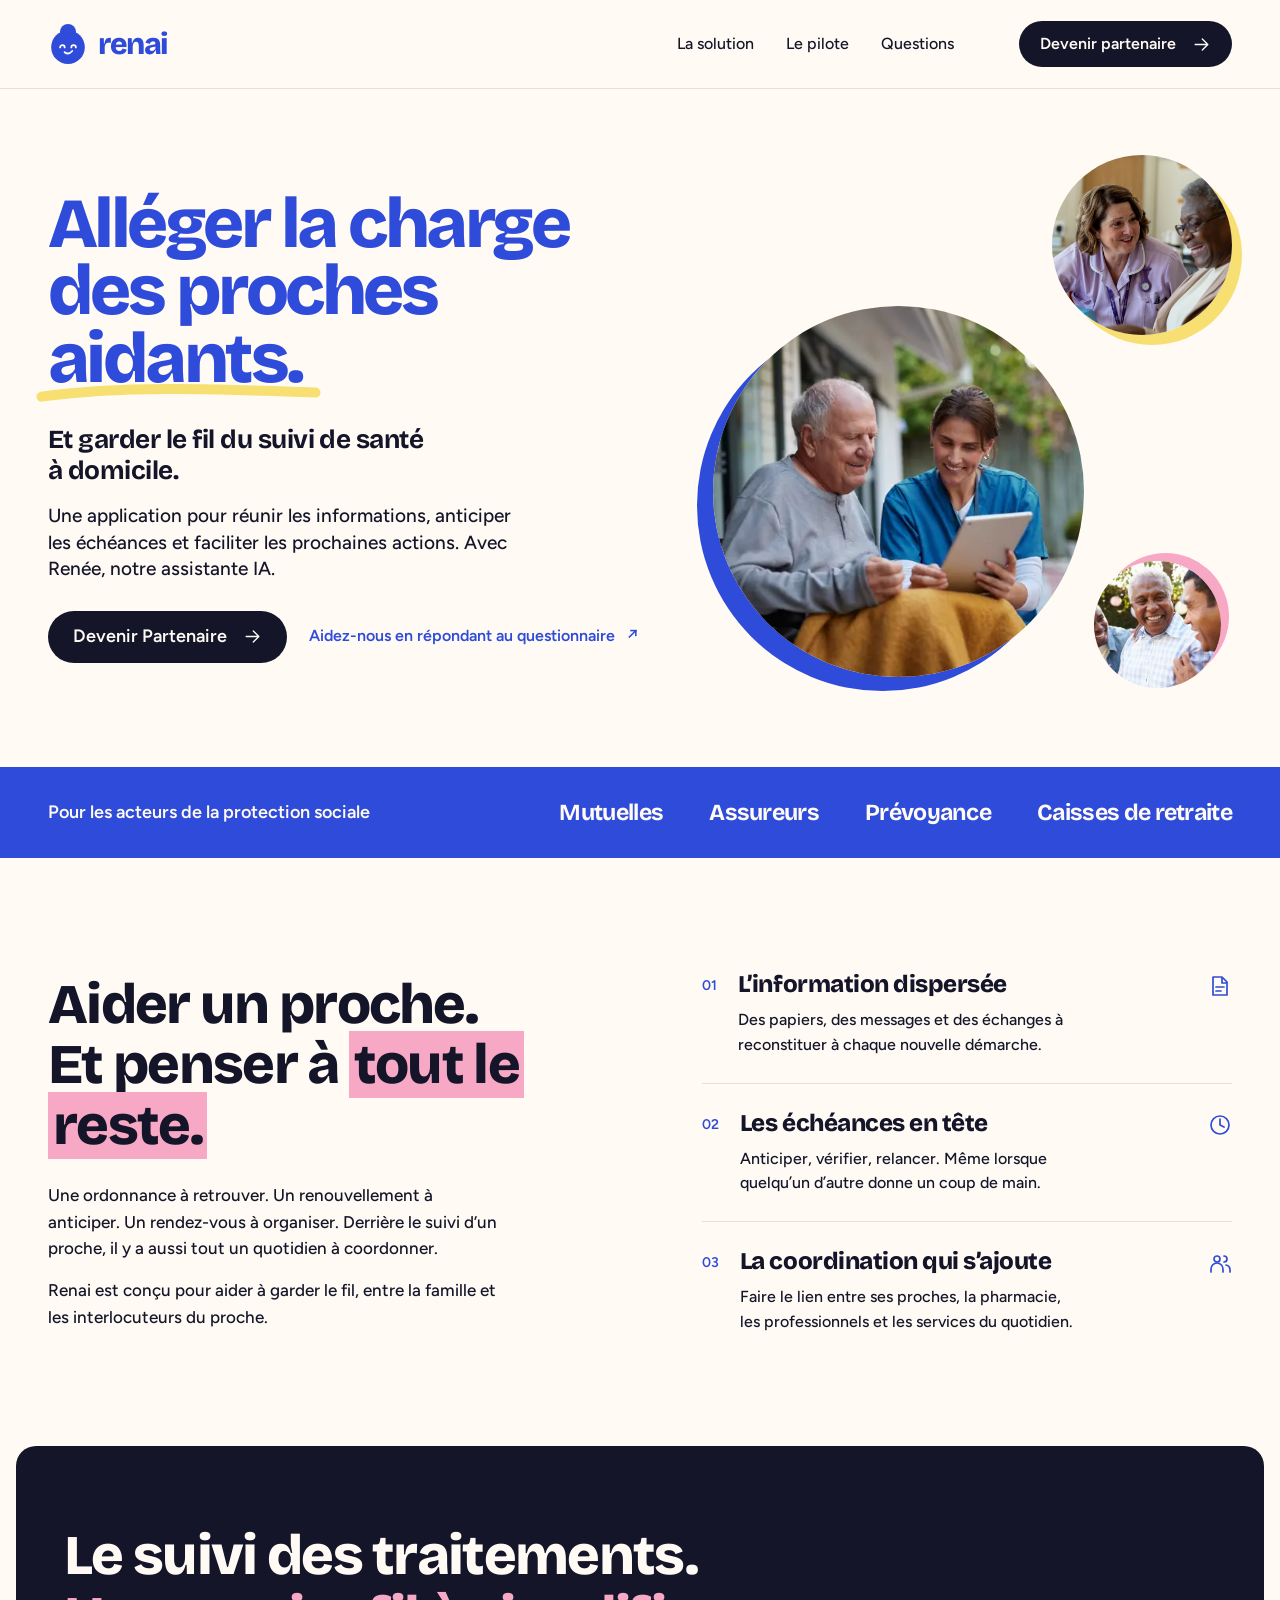
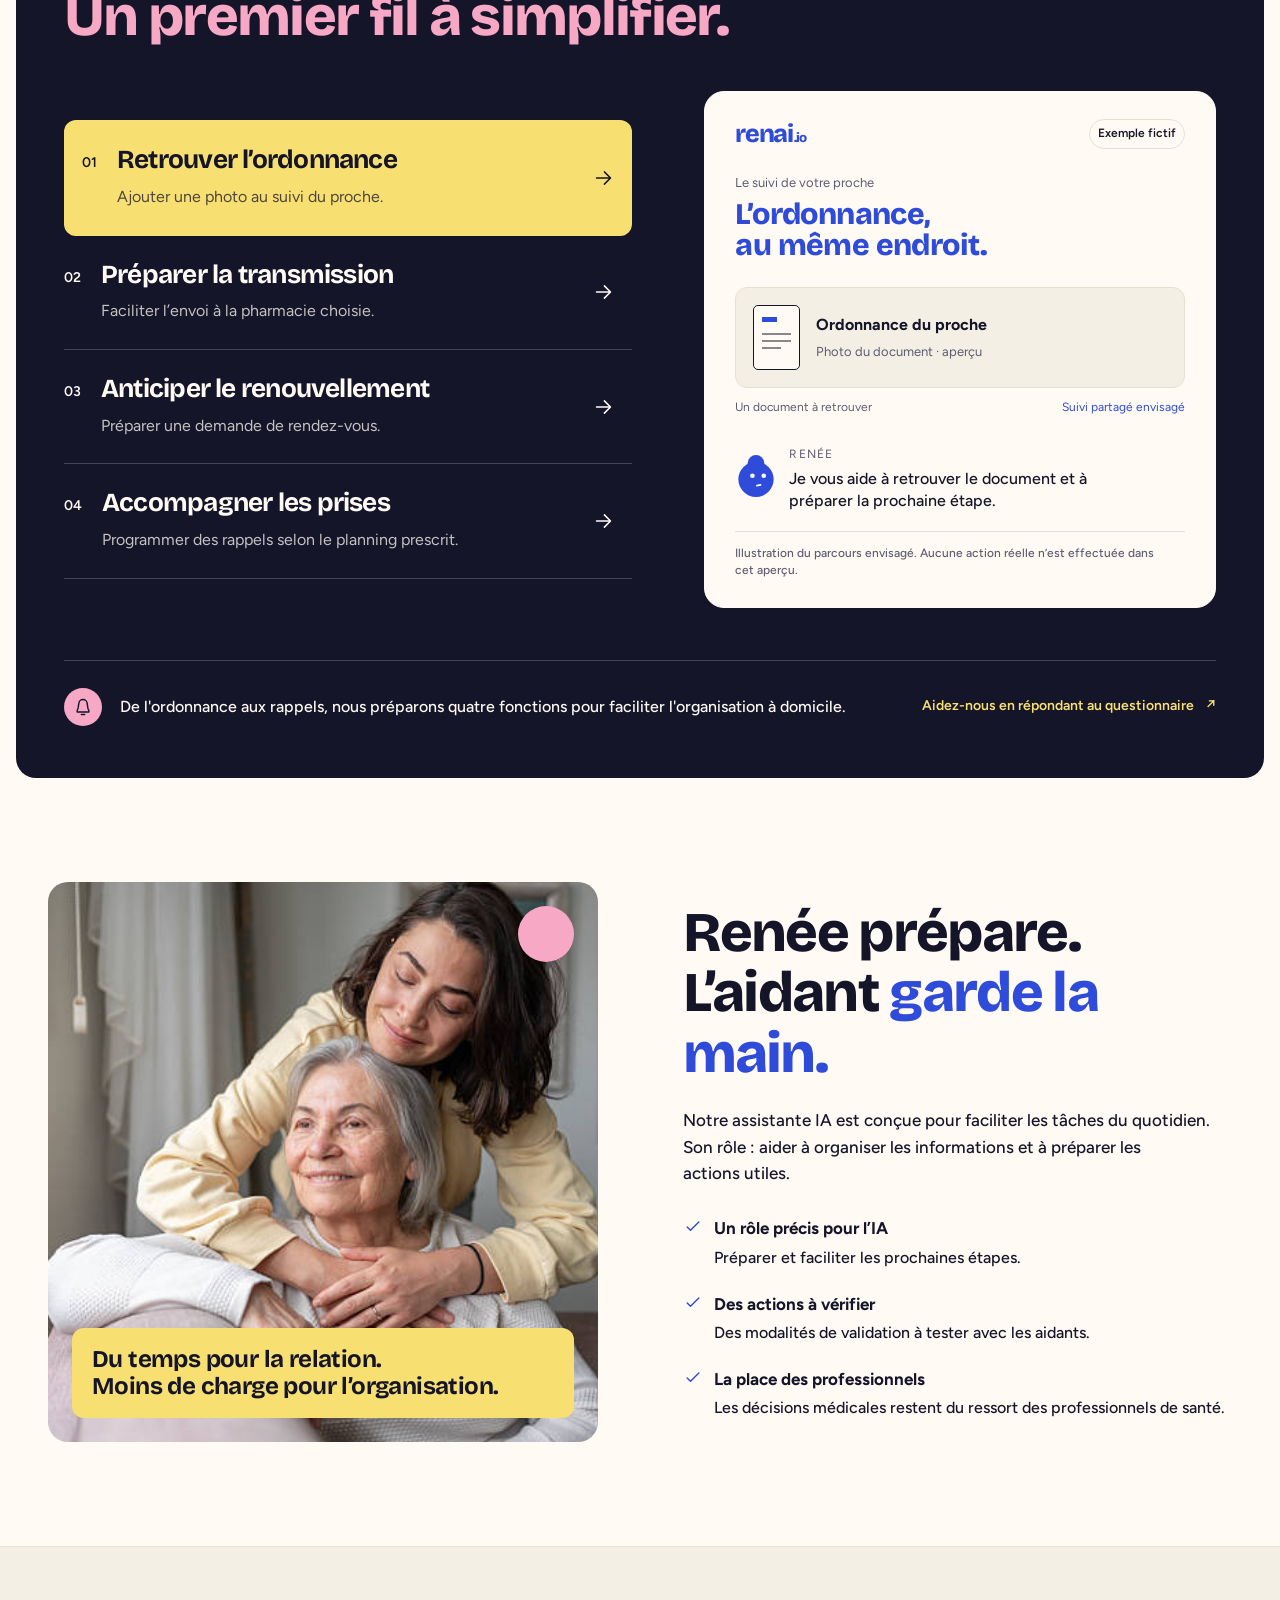
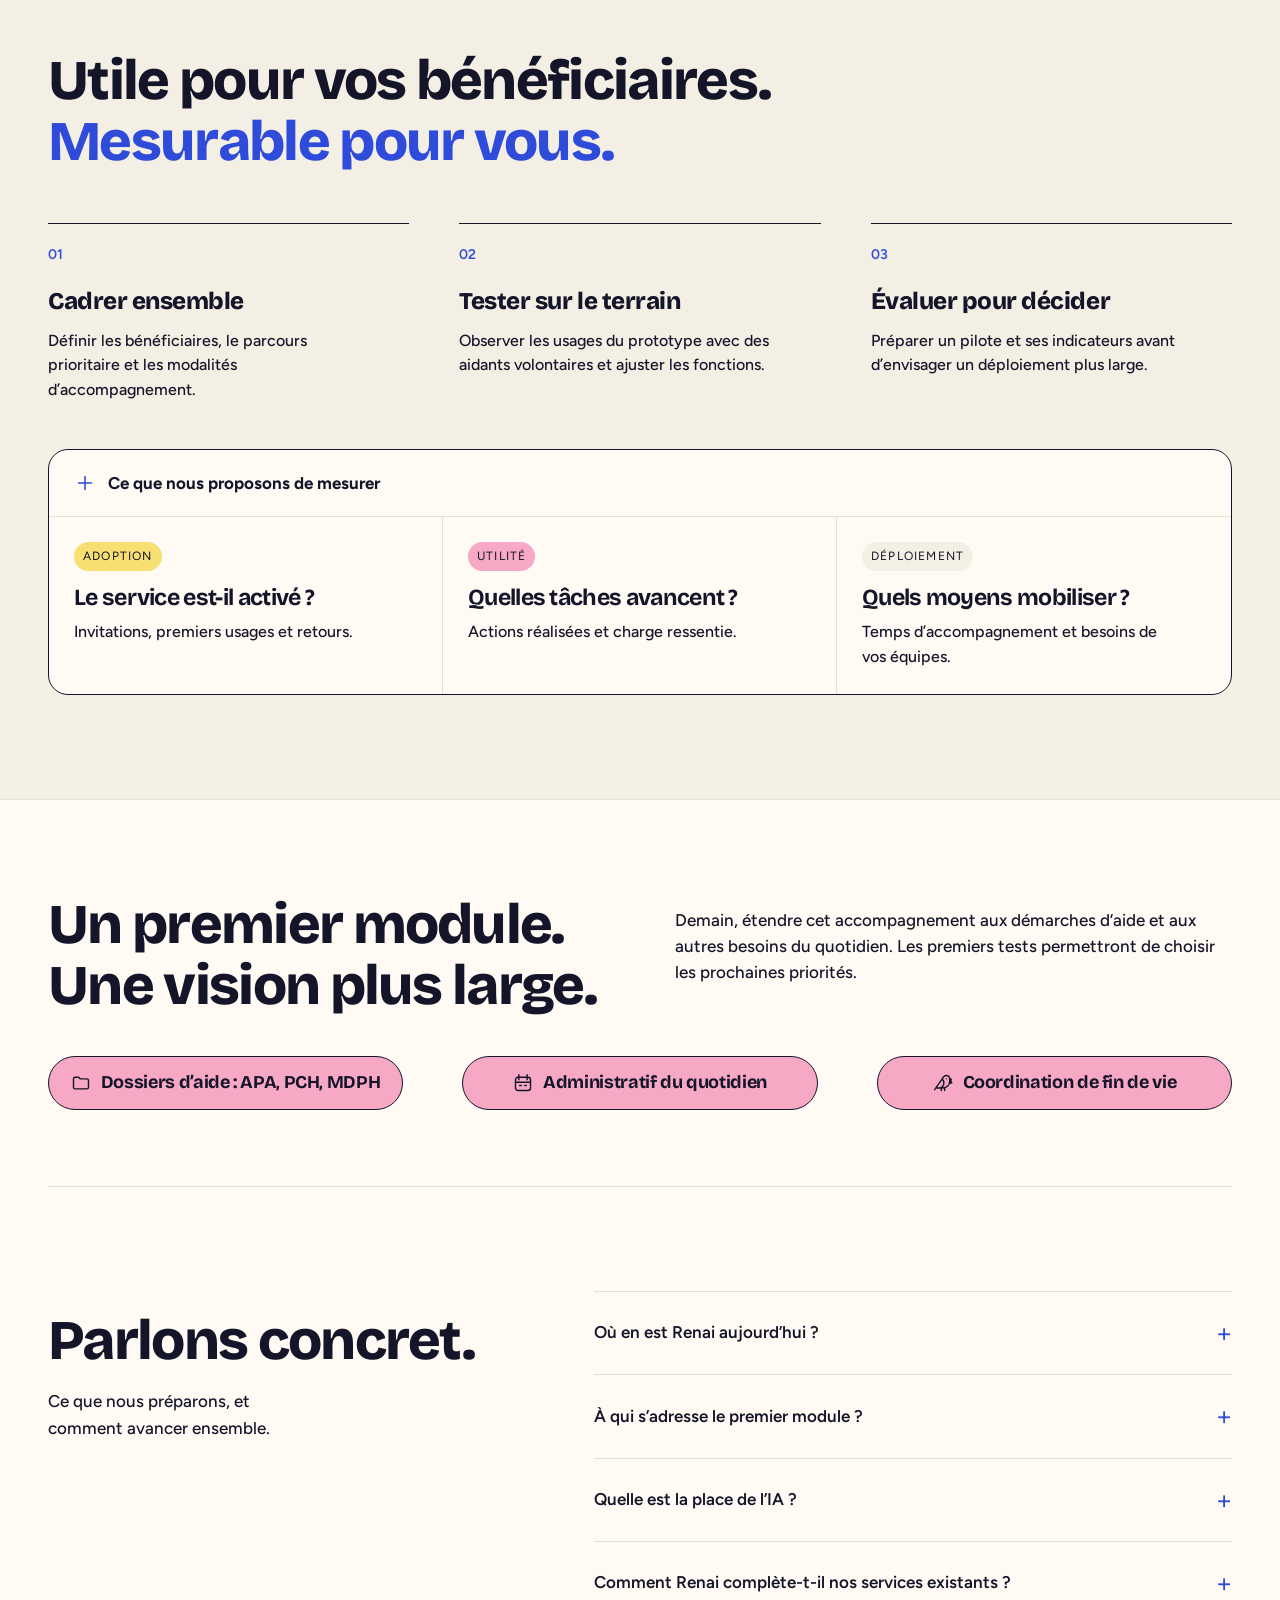
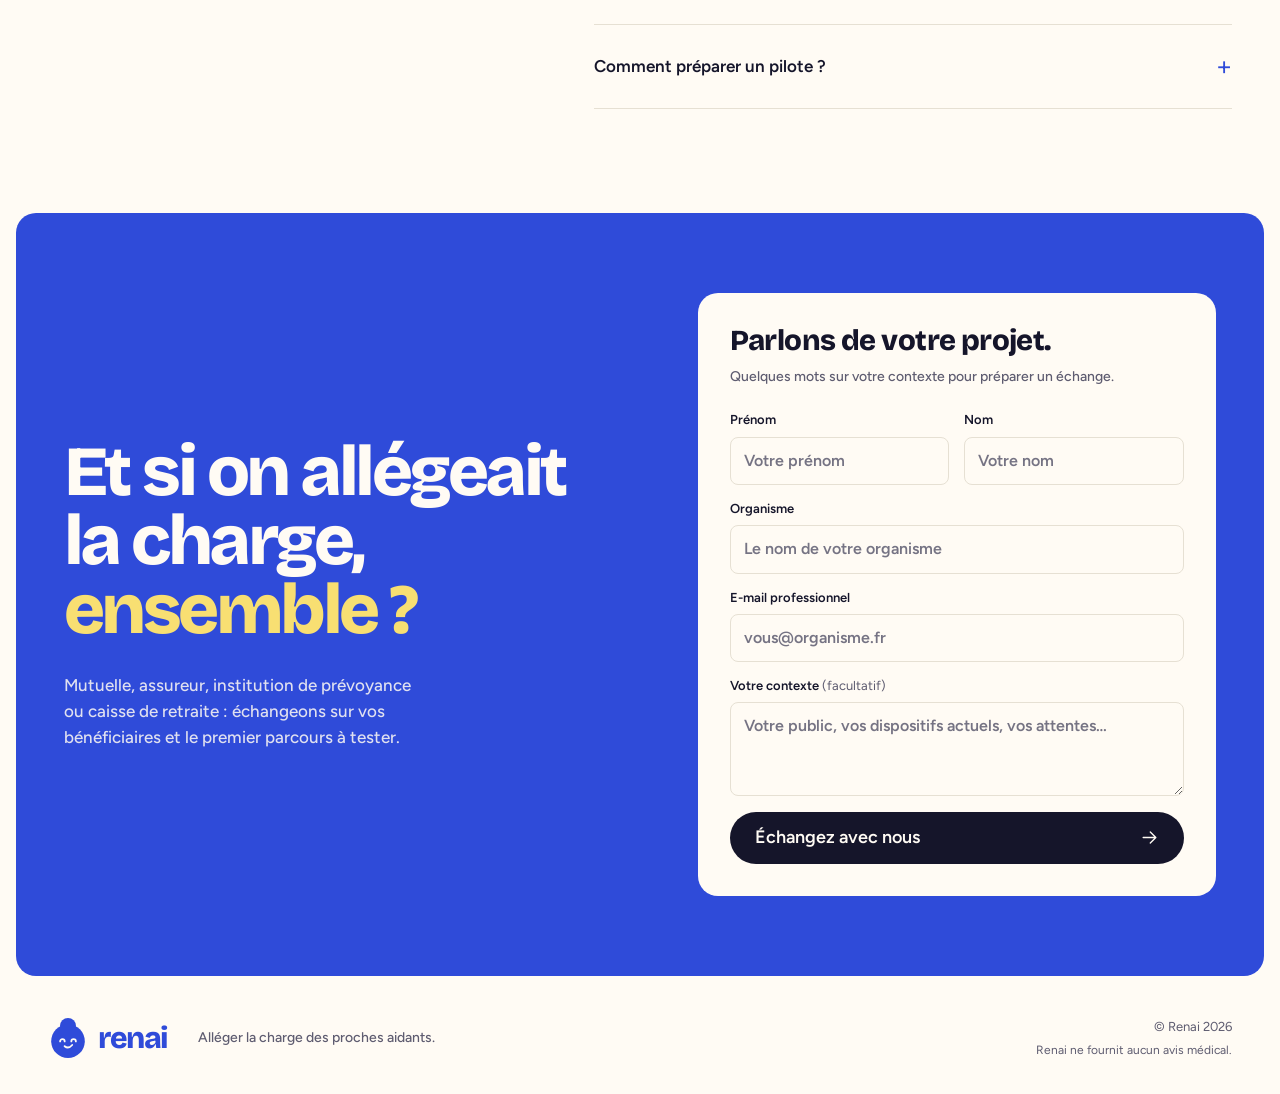
==== commit f9a8f830: "B2B page: footer logo, contact form button and note cleanup - Footer uses the Renai mascot logo inst" ====
--- a/index.html
+++ b/index.html
@@ -30,6 +30,8 @@
     <symbol id="heart" viewBox="0 0 24 24"><path d="M12 21 3.5 12.5a5.6 5.6 0 0 1 8-8l.5.5.5-.5a5.6 5.6 0 0 1 8 8L12 21Z"/></symbol>
     <symbol id="plus" viewBox="0 0 24 24"><path d="M12 5v14M5 12h14"/></symbol>
     <symbol id="clock" viewBox="0 0 24 24"><circle cx="12" cy="12" r="9"/><path d="M12 6v6l4 2"/></symbol>
+    <symbol id="folder" viewBox="0 0 24 24"><path d="M3 7a2 2 0 0 1 2-2h4l2 2h8a2 2 0 0 1 2 2v8a2 2 0 0 1-2 2H5a2 2 0 0 1-2-2Z"/></symbol>
+    <symbol id="dove" viewBox="0 0 24 24"><path d="M16 7h.01M3.4 18H12a8 8 0 0 0 8-8V7a4 4 0 0 0-7.28-2.3L2 20M20 7l2 .5-2 .5M10 18v3M14 17.75V21M7 18a6 6 0 0 0 3.84-10.61M21.5 8.5c.4 1.4.1 2.8-.8 3.8M20.9 10.6c.9.1 1.5.6 1.7 1.3-.9.1-1.5-.4-1.7-1.3Z"/></symbol>
     <symbol id="mark" viewBox="0 0 100 100"><circle cx="50" cy="20" r="20" fill="currentColor"/><circle cx="50" cy="58" r="42" fill="currentColor"/><g fill="none" stroke="var(--face, #FFFBF4)" stroke-width="4.5"><path d="M28 59v-1a8 8 0 0 1 16 0v1M56 59v-1a8 8 0 0 1 16 0v1"/><path d="M39 69a12 10 0 0 0 24-2"/></g></symbol>
     <symbol id="mark-prepare" viewBox="0 0 100 100"><circle cx="50" cy="20" r="20" fill="currentColor"/><circle cx="50" cy="58" r="42" fill="currentColor"/><g fill="var(--face, #FFFBF4)"><circle cx="41.5" cy="49.5" r="5.5"/><circle cx="68.5" cy="49.5" r="5.5"/><rect x="50" y="70" width="13" height="4" rx="2" transform="rotate(-12 56 72)"/></g></symbol>
     <symbol id="renai-complice" viewBox="0 0 100 100"><circle cx="50" cy="20" r="20" fill="var(--body, #2F4BD9)"/><circle cx="50" cy="58" r="42" fill="var(--body, #2F4BD9)"/><path d="M30.3 58.5a5.7 5.7 0 0 1 11.4 0M58.3 58.5a5.7 5.7 0 0 1 11.4 0" fill="none" stroke="var(--face, #FFFBF4)" stroke-width="4.5" stroke-linecap="round"/><path d="M41.5 70.5q9.5 8 19 -3" fill="none" stroke="var(--face, #FFFBF4)" stroke-width="4.5" stroke-linecap="round"/></symbol>
@@ -48,12 +50,10 @@
   <main id="main">
     <section class="hero wrap" id="top">
       <div class="hero-copy">
-        <div class="eyebrow hero-enter"><span class="status-dot"></span> Santé à domicile · Proches aidants</div>
         <h1 class="hero-enter">Alléger la charge<br>des proches<br><span class="highlight-word">aidants.<svg viewBox="0 0 340 20" aria-hidden="true"><path d="M4 12c93-13 204-10 331-5"/></svg></span></h1>
         <p class="hero-subtitle hero-enter">Et garder le fil du suivi de santé à domicile.</p>
-        <p class="hero-description hero-enter">Une application en préparation pour réunir les informations, anticiper les échéances et faciliter les prochaines actions. Avec Renée, notre assistante IA.</p>
-        <div class="hero-actions hero-enter"><button class="button button-dark" data-open-demo>Découvrir le prototype <svg class="icon" aria-hidden="true"><use href="#arrow"/></svg></button><a class="text-link" href="#pilote">Construisons un pilote <span aria-hidden="true">↗</span></a></div>
-        <p class="hero-note hero-enter"><span class="tiny-ring" aria-hidden="true"></span> Nous recherchons nos premiers partenaires pilotes.</p>
+        <p class="hero-description hero-enter">Une application pour réunir les informations, anticiper les échéances et faciliter les prochaines actions. Avec Renée, notre assistante IA.</p>
+        <div class="hero-actions hero-enter"><button class="button button-dark" data-open-demo>Devenir Partenaire <svg class="icon" aria-hidden="true"><use href="#arrow"/></svg></button><a class="text-link" href="https://tally.so/r/zxplKM">Aidez-nous en répondant au questionnaire<span aria-hidden="true">↗</span></a></div>
       </div>
       <div class="portraits hero-enter">
         <div class="frame small"><img src="assets/visiting-care.webp" alt="Une aide à domicile partage un moment de complicité avec une femme âgée, attablée dans sa cuisine" width="2048" height="2048"></div>
@@ -62,10 +62,9 @@
       </div>
     </section>
 
-    <section class="audience-strip" aria-label="Organismes partenaires recherchés"><div class="wrap audience-inner"><span>À construire avec les acteurs<br>de la protection sociale</span><div class="audiences"><span>Mutuelles</span><span>Assureurs</span><span>Prévoyance</span><span>Caisses de retraite</span></div></div></section>
+    <section class="audience-strip" aria-label="Organismes partenaires recherchés"><div class="wrap audience-inner"><span>Pour les acteurs de la protection sociale</span><div class="audiences"><span>Mutuelles</span><span>Assureurs</span><span>Prévoyance</span><span>Caisses de retraite</span></div></div></section>
 
     <section class="problem-section wrap section-pad" id="enjeu">
-      <div class="section-top reveal"><span class="eyebrow">01 / Le quotidien des aidants</span><span class="section-side-note">Le lien humain au centre.</span></div>
       <div class="problem-layout">
         <div class="problem-title reveal"><h2>Aider un proche.<br>Et penser à <span class="pink-underline">tout le reste.</span></h2><p>Une ordonnance à retrouver. Un renouvellement à anticiper. Un rendez-vous à organiser. Derrière le suivi d’un proche, il y a aussi tout un quotidien à coordonner.</p><p>Renai est conçu pour aider à garder le fil, entre la famille et les interlocuteurs du proche.</p></div>
         <div class="problem-list stagger">
@@ -78,8 +77,7 @@
 
     <section class="solution-section" id="solution">
       <div class="wrap section-pad">
-        <div class="section-top reveal"><span class="eyebrow">02 / Premier module en préparation</span><span class="outlined-badge">Prototype à tester</span></div>
-        <div class="solution-intro reveal"><h2>Le suivi des traitements.<br><span>Un premier fil à simplifier.</span></h2><p>De l’ordonnance aux rappels, nous préparons quatre fonctions pour faciliter l’organisation à domicile.</p></div>
+        <div class="solution-intro reveal"><h2>Le suivi des traitements.<br><span>Un premier fil à simplifier.</span></h2></div>
         <div class="module-layout">
           <div class="module-steps" role="tablist" aria-label="Fonctions du premier module" aria-orientation="vertical">
             <button class="module-step reveal active" role="tab" aria-selected="true" aria-controls="module-preview" id="module-tab-0" data-module-step="0"><span class="step-number">01</span><span><strong>Retrouver l’ordonnance</strong><small>Ajouter une photo au suivi du proche.</small></span><svg class="icon" aria-hidden="true"><use href="#arrow"/></svg></button>
@@ -95,25 +93,27 @@
             <p class="module-disclaimer">Illustration du parcours envisagé. Aucune action réelle n’est effectuée dans cet aperçu.</p>
           </div>
         </div>
-        <div class="solution-footer reveal"><span class="small-circle" aria-hidden="true">↗</span><p>Une tâche précise. Une prochaine étape claire.<br><strong>Et un aidant qui garde la main.</strong></p><a href="#contact" class="text-link">Participer aux premiers tests <svg class="icon" aria-hidden="true"><use href="#arrow"/></svg></a></div>
+        <div class="solution-footer reveal"><span class="small-circle" aria-hidden="true"><svg class="icon"><use href="#bell"/></svg></span><p>De l'ordonnance aux rappels, nous préparons quatre fonctions pour faciliter l'organisation à domicile.
+
+
+</p><a class="text-link" href="https://tally.so/r/zxplKM">Aidez-nous en répondant au questionnaire<span aria-hidden="true">↗</span></a></div>
       </div>
     </section>
 
     <section class="human-section wrap section-pad">
       <div class="human-photo reveal"><img src="assets/family.jpg" alt="Une fille enlace sa mère âgée, assise dans un fauteuil" width="800" height="650" loading="lazy"><div class="photo-caption">Du temps pour la relation.<br>Moins de charge pour l’organisation.</div><span class="photo-dot" aria-hidden="true"></span></div>
-      <div class="human-copy reveal"><span class="eyebrow">Une technologie au service du lien</span><h2>Renée prépare.<br>L’aidant <span>garde la main.</span></h2><p>Notre assistante IA est conçue pour faciliter les tâches du quotidien. Son rôle : aider à organiser les informations et à préparer les actions utiles.</p><div class="human-principles"><div><svg class="icon" aria-hidden="true"><use href="#check"/></svg><p><strong>Un rôle précis pour l’IA</strong><span>Préparer et faciliter les prochaines étapes.</span></p></div><div><svg class="icon" aria-hidden="true"><use href="#check"/></svg><p><strong>Des actions à vérifier</strong><span>Des modalités de validation à tester avec les aidants.</span></p></div><div><svg class="icon" aria-hidden="true"><use href="#check"/></svg><p><strong>La place des professionnels</strong><span>Les décisions médicales restent du ressort des professionnels de santé.</span></p></div></div></div>
+      <div class="human-copy reveal"><h2>Renée prépare.<br>L’aidant <span>garde la main.</span></h2><p>Notre assistante IA est conçue pour faciliter les tâches du quotidien. Son rôle : aider à organiser les informations et à préparer les actions utiles.</p><div class="human-principles"><div><svg class="icon" aria-hidden="true"><use href="#check"/></svg><p><strong>Un rôle précis pour l’IA</strong><span>Préparer et faciliter les prochaines étapes.</span></p></div><div><svg class="icon" aria-hidden="true"><use href="#check"/></svg><p><strong>Des actions à vérifier</strong><span>Des modalités de validation à tester avec les aidants.</span></p></div><div><svg class="icon" aria-hidden="true"><use href="#check"/></svg><p><strong>La place des professionnels</strong><span>Les décisions médicales restent du ressort des professionnels de santé.</span></p></div></div></div>
     </section>
 
     <section class="pilot-section" id="pilote"><div class="wrap section-pad">
-      <div class="section-top reveal"><span class="eyebrow">03 / Construire le pilote</span><span class="section-side-note">Votre public. Vos canaux. Un parcours défini ensemble.</span></div>
-      <div class="pilot-heading reveal"><h2>Utile pour vos bénéficiaires.<br><span>Mesurable pour vous.</span></h2><p>Nous recherchons des organismes partenaires pour tester le prototype, préciser les usages et préparer une expérimentation auprès de proches aidants.</p></div>
+      <div class="pilot-heading reveal"><h2>Utile pour vos bénéficiaires.<br><span>Mesurable pour vous.</span></h2></div>
       <div class="pilot-process stagger"><article class="reveal"><span class="process-number">01</span><h3>Cadrer ensemble</h3><p>Définir les bénéficiaires, le parcours prioritaire et les modalités d’accompagnement.</p></article><article class="reveal"><span class="process-number">02</span><h3>Tester sur le terrain</h3><p>Observer les usages du prototype avec des aidants volontaires et ajuster les fonctions.</p></article><article class="reveal"><span class="process-number">03</span><h3>Évaluer pour décider</h3><p>Préparer un pilote et ses indicateurs avant d’envisager un déploiement plus large.</p></article></div>
-      <div class="measurement reveal"><div class="measurement-title"><svg class="icon" aria-hidden="true"><use href="#plus"/></svg><strong>Ce que nous proposons de mesurer</strong><span>Indicateurs envisagés pour le pilote</span></div><div class="measurement-grid"><div><span>Adoption</span><strong>Le service est-il activé ?</strong><p>Invitations, premiers usages et retours.</p></div><div><span>Utilité</span><strong>Quelles tâches avancent ?</strong><p>Actions réalisées et charge ressentie.</p></div><div><span>Déploiement</span><strong>Quels moyens mobiliser ?</strong><p>Temps d’accompagnement et besoins de vos équipes.</p></div></div></div>
+      <div class="measurement reveal"><div class="measurement-title"><svg class="icon" aria-hidden="true"><use href="#plus"/></svg><strong>Ce que nous proposons de mesurer</strong></div><div class="measurement-grid"><div><span>Adoption</span><strong>Le service est-il activé ?</strong><p>Invitations, premiers usages et retours.</p></div><div><span>Utilité</span><strong>Quelles tâches avancent ?</strong><p>Actions réalisées et charge ressentie.</p></div><div><span>Déploiement</span><strong>Quels moyens mobiliser ?</strong><p>Temps d’accompagnement et besoins de vos équipes.</p></div></div></div>
     </div></section>
 
-    <section class="roadmap-section wrap reveal"><div><span class="eyebrow">La suite, avec vous</span><h2>Un premier module.<br>Une vision plus large.</h2></div><p>Demain, étendre cet accompagnement aux démarches d’aide et aux autres besoins du quotidien. Les premiers tests permettront de choisir les prochaines priorités.</p><div class="roadmap-tags"><span>Démarches d’aide</span><span>Rendez-vous</span><span>Services du quotidien</span></div></section>
+    <section class="roadmap-section wrap reveal"><div><h2>Un premier module.<br>Une vision plus large.</h2></div><p>Demain, étendre cet accompagnement aux démarches d’aide et aux autres besoins du quotidien. Les premiers tests permettront de choisir les prochaines priorités.</p><div class="roadmap-tags"><span><svg class="icon" aria-hidden="true"><use href="#folder"/></svg>Dossiers d’aide : APA, PCH, MDPH</span><span><svg class="icon" aria-hidden="true"><use href="#calendar"/></svg>Administratif du quotidien</span><span><svg class="icon" aria-hidden="true"><use href="#dove"/></svg>Coordination de fin de vie</span></div></section>
 
-    <section class="faq-section wrap section-pad" id="questions"><div class="faq-intro reveal"><span class="eyebrow">Quelques réponses</span><h2>Parlons concret.</h2><p>Ce que nous préparons, et comment avancer ensemble.</p></div><div class="faq-list stagger">
+    <section class="faq-section wrap section-pad" id="questions"><div class="faq-intro reveal"><h2>Parlons concret.</h2><p>Ce que nous préparons, et comment avancer ensemble.</p></div><div class="faq-list stagger">
       <details class="reveal"><summary>Où en est Renai aujourd’hui ?<span class="faq-plus" aria-hidden="true">+</span></summary><div class="faq-answer">Renai est en pré-lancement. Un prototype permet d’explorer les premiers parcours ; les fonctions sont encore en préparation. Nous recherchons des partenaires et des aidants volontaires pour tester ces usages et préparer un pilote.</div></details>
       <details class="reveal"><summary>À qui s’adresse le premier module ?<span class="faq-plus" aria-hidden="true">+</span></summary><div class="faq-answer">Aux proches aidants qui participent à l’organisation des traitements d’une personne vivant à domicile. Les premiers tests serviront à préciser les situations dans lesquelles ces fonctions apportent le plus d’aide.</div></details>
       <details class="reveal"><summary>Quelle est la place de l’IA ?<span class="faq-plus" aria-hidden="true">+</span></summary><div class="faq-answer">Renée est notre assistante IA. Elle est conçue pour organiser les informations et préparer des actions utiles. Les modalités de vérification et de validation font partie du travail de conception. Renai ne fournit aucun avis médical.</div></details>
@@ -122,13 +122,13 @@
     </div></section>
 
     <section class="contact-section" id="contact"><div class="wrap contact-layout">
-      <div class="contact-copy reveal"><span class="eyebrow">Premiers partenaires recherchés</span><h2>Et si on allégeait<br>la charge,<br><span>ensemble ?</span></h2><p>Mutuelle, assureur, institution de prévoyance ou caisse de retraite : échangeons sur vos bénéficiaires et le premier parcours à tester.</p><div class="contact-note"><span class="tiny-ring"></span> Paris · Ambition de couverture nationale</div></div>
-      <div class="contact-form-wrap reveal"><form id="pilot-form"><h3>Parlons de votre projet.</h3><p class="form-intro">Quelques mots sur votre contexte pour préparer un échange.</p><div class="form-row"><label>Prénom<input name="firstname" autocomplete="given-name" required maxlength="100" placeholder="Votre prénom"></label><label>Nom<input name="lastname" autocomplete="family-name" required maxlength="100" placeholder="Votre nom"></label></div><label>Organisme<input name="organization" autocomplete="organization" required maxlength="150" placeholder="Le nom de votre organisme"></label><label>E-mail professionnel<input name="email" type="email" autocomplete="email" required maxlength="254" placeholder="vous@organisme.fr"></label><label>Votre contexte <span class="optional">(facultatif)</span><textarea name="context" rows="3" maxlength="2000" placeholder="Votre public, vos dispositifs actuels, vos attentes…"></textarea></label><label class="honeypot" aria-hidden="true">Ne pas remplir<input name="website" tabindex="-1" autocomplete="off"></label><button class="button button-dark form-submit" type="submit">Préparer ma demande <svg class="icon" aria-hidden="true"><use href="#arrow"/></svg></button><p class="form-note" id="form-note">Préparez votre demande pour la copier ou la télécharger.</p><p class="form-status" role="status" aria-live="polite"></p></form></div>
+      <div class="contact-copy reveal"><h2>Et si on allégeait<br>la charge,<br><span>ensemble ?</span></h2><p>Mutuelle, assureur, institution de prévoyance ou caisse de retraite : échangeons sur vos bénéficiaires et le premier parcours à tester.</p></div>
+      <div class="contact-form-wrap reveal"><form id="pilot-form"><h3>Parlons de votre projet.</h3><p class="form-intro">Quelques mots sur votre contexte pour préparer un échange.</p><div class="form-row"><label>Prénom<input name="firstname" autocomplete="given-name" required maxlength="100" placeholder="Votre prénom"></label><label>Nom<input name="lastname" autocomplete="family-name" required maxlength="100" placeholder="Votre nom"></label></div><label>Organisme<input name="organization" autocomplete="organization" required maxlength="150" placeholder="Le nom de votre organisme"></label><label>E-mail professionnel<input name="email" type="email" autocomplete="email" required maxlength="254" placeholder="vous@organisme.fr"></label><label>Votre contexte <span class="optional">(facultatif)</span><textarea name="context" rows="3" maxlength="2000" placeholder="Votre public, vos dispositifs actuels, vos attentes…"></textarea></label><label class="honeypot" aria-hidden="true">Ne pas remplir<input name="website" tabindex="-1" autocomplete="off"></label><button class="button button-dark form-submit" type="submit">Échangez avec nous <svg class="icon" aria-hidden="true"><use href="#arrow"/></svg></button><p class="form-status" role="status" aria-live="polite"></p></form></div>
     </div></section>
   </main>
-  <footer class="site-footer wrap"><a href="#top" class="wordmark" aria-label="Renai, retour en haut">renai<span>.io</span></a><p>Alléger la charge des proches aidants.</p><span>© Renai 2026</span><small>Renai ne fournit aucun avis médical.</small></footer>
+  <footer class="site-footer wrap"><a href="#top" class="logo" aria-label="Renai, retour en haut"><svg class="mark" width="40" height="40" aria-hidden="true"><use href="#renai-complice"/></svg><span>renai</span></a><p>Alléger la charge des proches aidants.</p><div class="footer-legal"><span>© Renai 2026</span><small>Renai ne fournit aucun avis médical.</small></div></footer>
 
-  <dialog id="prototype-dialog" class="modal" aria-labelledby="prototype-heading"><button class="modal-close" aria-label="Fermer le prototype">×</button><div class="modal-body"><span class="eyebrow">Prototype · Exemple fictif</span><h2 id="prototype-heading">Une prochaine étape<br>plus simple.</h2><p>Explorez les fonctions envisagées. Cet aperçu ne traite aucun document et ne réalise aucune démarche.</p><div class="modal-demo" id="modal-demo"></div><div class="modal-controls"><button class="button button-outline" id="demo-prev" aria-label="Exemple précédent">←</button><span id="demo-counter">01 / 04</span><button class="button button-dark" id="demo-next">Étape suivante <svg class="icon" aria-hidden="true"><use href="#arrow"/></svg></button></div><a class="text-link modal-contact" href="#contact">Échanger sur les premiers tests ↗</a></div></dialog>
-  <dialog id="request-dialog" class="modal request-modal" aria-labelledby="request-heading"><button class="modal-close" aria-label="Fermer la demande">×</button><div class="modal-body"><span class="eyebrow">Votre projet de pilote</span><h2 id="request-heading">Votre demande<br>est prête.</h2><p>Vous pouvez la copier ou la télécharger. Elle n’a pas été envoyée.</p><textarea id="request-text" readonly aria-label="Texte de votre demande"></textarea><div class="request-actions"><button class="button button-dark" id="copy-request">Copier la demande</button><button class="button button-outline" id="download-request">Télécharger</button></div><p id="copy-status" role="status" aria-live="polite"></p></div></dialog>
+  <dialog id="prototype-dialog" class="modal" aria-labelledby="prototype-heading"><button class="modal-close" aria-label="Fermer le prototype">×</button><div class="modal-body"><h2 id="prototype-heading">Une prochaine étape<br>plus simple.</h2><p>Explorez les fonctions envisagées. Cet aperçu ne traite aucun document et ne réalise aucune démarche.</p><div class="modal-demo" id="modal-demo"></div><div class="modal-controls"><button class="button button-outline" id="demo-prev" aria-label="Exemple précédent">←</button><span id="demo-counter">01 / 04</span><button class="button button-dark" id="demo-next">Étape suivante <svg class="icon" aria-hidden="true"><use href="#arrow"/></svg></button></div><a class="text-link modal-contact" href="#contact">Échanger sur les premiers tests ↗</a></div></dialog>
+  <dialog id="request-dialog" class="modal request-modal" aria-labelledby="request-heading"><button class="modal-close" aria-label="Fermer la demande">×</button><div class="modal-body"><h2 id="request-heading">Votre demande<br>est prête.</h2><p>Vous pouvez la copier ou la télécharger. Elle n’a pas été envoyée.</p><textarea id="request-text" readonly aria-label="Texte de votre demande"></textarea><div class="request-actions"><button class="button button-dark" id="copy-request">Copier la demande</button><button class="button button-outline" id="download-request">Télécharger</button></div><p id="copy-status" role="status" aria-live="polite"></p></div></dialog>
 </body>
 </html>
--- a/assets/css/b2b.css
+++ b/assets/css/b2b.css
@@ -1,15 +1,15 @@
-*{box-sizing:border-box}html{scroll-behavior:smooth;scroll-padding-top:100px}body{margin:0;color:var(--renee-encre);background:var(--renee-lait);font-family:var(--font-text);font-size:16px;line-height:1.55;-webkit-font-smoothing:antialiased}button,input,select,textarea{font:inherit}button,a,input,textarea,summary{-webkit-tap-highlight-color:transparent}button{cursor:pointer}button:disabled{cursor:wait}a{color:inherit;text-decoration:none}button{color:inherit}::selection{background:var(--renee-beurre);color:var(--renee-encre)}:focus-visible{outline:3px solid var(--renee-cobalt);outline-offset:5px}img{display:block;width:100%;height:auto}h1,h2,h3,p{margin:0}h1,h2,h3,.wordmark{font-family:var(--font-display);font-weight:800;letter-spacing:-.045em;line-height:1.04}h2{font-size:clamp(36px,4.25vw,58px)}h3{letter-spacing:-.025em}p{text-wrap:pretty}.wrap{width:min(1200px,calc(100% - 96px));margin-inline:auto}.section-pad{padding-block:104px}.eyebrow{font-size:12px;text-transform:uppercase;font-weight:600;letter-spacing:.12em;display:inline-flex;gap:10px;align-items:center}.section-top{display:flex;justify-content:space-between;align-items:center;gap:24px;margin-bottom:40px}.section-side-note{font-size:13px;color:var(--renee-ardoise)}.icon{width:22px;height:22px;fill:none;stroke:currentColor;stroke-width:1.7;stroke-linecap:round;stroke-linejoin:round;flex-shrink:0}.svg-library{position:absolute;width:0;height:0;overflow:hidden}.mascot{width:54px;height:54px;flex-shrink:0;color:var(--renee-cobalt)}.status-dot{height:7px;width:7px;display:inline-block;background:var(--renee-cobalt);border-radius:50%;flex-shrink:0}.button{display:inline-flex;align-items:center;justify-content:center;gap:16px;min-height:52px;padding:12px 24px;border-radius:999px;font-weight:600;font-size:15px;line-height:1.3;border:1.5px solid transparent;transition:background .22s,color .22s,transform .22s;white-space:nowrap}.button:hover{transform:translateY(-2px)}.button .icon{width:19px;height:19px;transition:transform .22s}.button:hover .icon{transform:translateX(3px)}.button-dark{background:var(--renee-encre);color:var(--renee-lait)}.button-dark:hover{background:var(--renee-cobalt)}.button-outline{border-color:var(--renee-encre);background:transparent}.button-outline:hover{background:var(--renee-beurre)}.button-small{min-height:46px;padding:10px 20px;font-size:13px}.text-link{display:inline-flex;align-items:center;gap:12px;font-weight:600;font-size:14px;border-bottom:1px solid transparent;padding-block:6px;transition:border-color .2s,gap .2s}.text-link:hover{border-bottom-color:currentColor;gap:17px}.skip-link{position:fixed;top:-80px;left:20px;z-index:100;background:var(--renee-beurre);padding:14px 20px;border-radius:12px}.skip-link:focus{top:16px}.wordmark{font-size:40px;color:var(--renee-cobalt);line-height:1;letter-spacing:-.055em;display:inline-block}.wordmark span{font-size:.53em;letter-spacing:-.045em;margin-left:1px}.site-header{position:sticky;top:0;z-index:30;background:var(--renee-lait);border-bottom:1px solid var(--renee-ligne);transition:border-color .3s}.site-header.scrolled{border-bottom-color:var(--renee-encre)}.nav-shell{height:88px;display:flex;align-items:center;justify-content:space-between;gap:30px}.desktop-nav{display:flex;align-items:center;gap:32px;margin-left:auto;margin-right:35px;font-size:13px;font-weight:500}.desktop-nav a{transition:color .2s}.desktop-nav a:hover{color:var(--renee-cobalt)}.menu-toggle{display:none}.mobile-nav[hidden]{display:none}.mobile-nav{padding:10px 24px 24px;border-top:1px solid var(--renee-ligne)}.mobile-nav a{display:block;padding:12px 0;font-weight:600}
-.hero{display:grid;grid-template-columns:1.13fr 1fr;gap:56px;padding-top:66px;padding-bottom:68px;align-items:center}.hero-copy .eyebrow{margin-bottom:28px;color:var(--renee-ardoise);font-size:11px;letter-spacing:.13em}.hero h1{font-size:clamp(56px,5.5vw,78px);line-height:.96;color:var(--renee-cobalt);letter-spacing:-.055em}.highlight-word{position:relative;display:inline-block;z-index:0}.highlight-word svg{position:absolute;bottom:-11px;left:-4%;width:111%;height:20px;z-index:-1;overflow:visible}.highlight-word path{fill:none;stroke:var(--renee-beurre);stroke-width:12;stroke-linecap:round;stroke-dasharray:340;stroke-dashoffset:0}.hero-subtitle{font-family:var(--font-display);font-weight:700;letter-spacing:-.02em;font-size:23px;line-height:1.2;margin-top:30px;max-width:450px}.hero-description{font-size:16px;color:var(--renee-ardoise);max-width:490px;line-height:1.6;margin-top:17px}.hero-actions{display:flex;align-items:center;gap:22px;flex-wrap:wrap;margin-top:28px}.hero-actions .text-link{font-size:13px}.hero-note{font-size:11px;color:var(--renee-ardoise);margin-top:18px;display:flex;align-items:center;gap:9px}.tiny-ring{display:inline-block;width:10px;height:10px;flex-shrink:0;border:1.5px solid currentColor;border-radius:50%}.hero-scene{min-height:525px;height:100%;max-height:560px;background:var(--renee-bonbon);border-radius:20px;position:relative;display:flex;flex-direction:column;align-items:center;justify-content:center;overflow:hidden;padding:64px 32px 65px}.scene-orbit{position:absolute;border-radius:50%;pointer-events:none}.orbit-one{width:270px;height:270px;background:var(--renee-cobalt);right:-102px;top:-135px}.orbit-two{width:170px;height:170px;background:var(--renee-beurre);left:-68px;bottom:-75px}.scene-cross{font-family:var(--font-display);font-size:56px;color:var(--renee-cobalt);position:absolute;left:25px;top:53px;line-height:1;opacity:.8}.scene-label{position:absolute;top:25px;left:25px;display:flex;align-items:center;gap:8px;font-size:11px;font-weight:600;color:var(--renee-encre)}.conversation-card{width:100%;max-width:365px;position:relative;background:var(--renee-lait);border:1.5px solid var(--renee-encre);border-radius:20px;padding:22px 20px 16px;z-index:1;animation:float-card 7s ease-in-out infinite}.assistant-heading{display:flex;align-items:center;gap:10px;padding-bottom:19px;border-bottom:1px solid var(--renee-ligne)}.assistant-heading .mascot{width:44px;height:44px}.assistant-heading strong{font-family:var(--font-display);font-weight:800;font-size:21px;letter-spacing:-.025em;display:block;line-height:1.1}.assistant-heading div>span{display:block;font-size:10px;color:var(--renee-ardoise);margin-top:4px}.small-badge{font-size:9px!important;font-weight:600;line-height:1.3;border:1px solid var(--renee-ligne);padding:6px 8px;border-radius:99px;white-space:nowrap;margin-left:auto}.conversation-content{padding-top:20px;min-height:241px;display:flex;flex-direction:column;gap:13px}.chat-user{background:var(--renee-bonbon);padding:12px 15px;border-radius:20px 20px 6px 20px;font-size:13px;align-self:flex-end;max-width:88%;line-height:1.45}.chat-assistant{align-self:flex-start;max-width:95%;font-size:14px;line-height:1.4;padding:0 5px}.chat-label{font-size:9px;color:var(--renee-ardoise);letter-spacing:.1em;display:block;margin-bottom:6px}.chat-assistant p{font-family:var(--font-display);font-weight:600;letter-spacing:-.015em}.preview-task{display:flex;align-items:center;gap:10px;padding:12px 10px;border:1px solid var(--renee-ligne);border-radius:12px;margin-top:auto}.task-icon{background:var(--renee-sable);width:32px;height:36px;border-radius:8px;display:grid;place-items:center;flex-shrink:0}.task-icon .icon{width:19px;height:19px}.preview-task strong{font-size:11px;display:block;line-height:1.3}.preview-task div>span{font-size:9px;color:var(--renee-ardoise);display:block;margin-top:4px}.task-status{font-size:9px;padding:5px 6px;border-radius:99px;background:var(--renee-bonbon);white-space:nowrap;margin-left:auto}.prototype-tabs{display:flex;justify-content:space-between;gap:3px;border-top:1px solid var(--renee-ligne);padding-top:13px;margin-top:17px}.prototype-tabs button{padding:6px 8px;border:0;background:transparent;font-size:9px;border-radius:99px;transition:background .2s,color .2s}.prototype-tabs button[aria-selected=true]{background:var(--renee-encre);color:var(--renee-lait)}.prototype-tabs button:hover{background:var(--renee-sable);color:var(--renee-encre)}.scene-caption{position:absolute;bottom:38px;font-family:var(--font-display);font-size:15px;font-weight:700;letter-spacing:-.02em;display:flex;gap:8px;align-items:center}.caption-dash{width:18px;height:2px;background:var(--renee-encre)}.prototype-disclaimer{font-size:9px;position:absolute;bottom:17px;color:var(--renee-encre)}.audience-strip{border-top:1px solid var(--renee-ligne);border-bottom:1px solid var(--renee-ligne)}.audience-inner{padding-block:28px;display:flex;align-items:center;justify-content:space-between;gap:40px}.audience-inner>span{font-size:12px;color:var(--renee-ardoise);line-height:1.4}.audiences{display:flex;flex-wrap:wrap;gap:46px;align-items:center}.audiences span{font-family:var(--font-display);font-size:20px;font-weight:700;letter-spacing:-.03em}
-.problem-layout{display:grid;grid-template-columns:1fr .95fr;gap:96px;align-items:center}.problem-title h2{margin-bottom:26px}.pink-underline{background:var(--renee-bonbon);padding:0 5px;box-decoration-break:clone;-webkit-box-decoration-break:clone}.problem-title p{max-width:460px;color:var(--renee-ardoise);font-size:16px}.problem-title p+p{margin-top:16px}.pain-row{display:flex;align-items:flex-start;gap:21px;padding-block:25px;border-bottom:1px solid var(--renee-ligne)}.pain-row:first-child{padding-top:8px}.pain-row:last-child{border-bottom:0;padding-bottom:8px}.pain-number{font-size:12px;color:var(--renee-cobalt);font-weight:600;padding-top:5px}.pain-row h3{font-size:22px;margin-bottom:9px;line-height:1.2}.pain-row p{color:var(--renee-ardoise);font-size:14px;max-width:340px}.pain-row>.icon{margin-left:auto;width:24px;height:24px;color:var(--renee-cobalt);margin-top:4px}
-.solution-section{background:var(--renee-encre);color:var(--renee-lait);border-radius:20px;margin-inline:16px;scroll-margin-top:104px}.solution-section .section-pad{padding-top:80px;padding-bottom:52px}.outlined-badge{border:1px solid var(--renee-lait);border-radius:99px;padding:7px 13px;font-size:11px}.solution-intro{display:flex;gap:56px;align-items:flex-end;justify-content:space-between;margin-bottom:44px}.solution-intro h2{font-size:clamp(36px,4vw,54px)}.solution-intro h2 span{color:var(--renee-bonbon)}.solution-intro>p{font-size:15px;max-width:300px;color:var(--renee-lait);opacity:.78}.module-layout{display:grid;grid-template-columns:1fr .9fr;gap:72px;align-items:center}.module-steps{display:flex;flex-direction:column;gap:0}.module-step{display:flex;align-items:center;gap:20px;text-align:left;border:0;border-bottom:1px solid #444454;background:transparent;color:var(--renee-lait);padding:25px 18px 25px 0;transition:color .3s,background .3s,padding .3s;border-radius:0;width:100%}.module-step:first-child{border-top:1px solid #444454}.module-step.active{color:var(--renee-encre);background:var(--renee-beurre);border-radius:12px;padding-left:18px;border-color:transparent}.step-number{font-size:12px;font-weight:600;align-self:flex-start;margin-top:6px}.module-step strong{font-family:var(--font-display);font-size:23px;font-weight:700;line-height:1.1;letter-spacing:-.03em;display:block}.module-step small{display:block;font-size:13px;margin-top:10px;opacity:.75;max-width:360px}.module-step>.icon{margin-left:auto;width:21px}.module-step:not(.active):hover{color:var(--renee-beurre)}.module-preview{border:1.5px solid var(--renee-lait);background:var(--renee-lait);color:var(--renee-encre);border-radius:20px;min-height:438px;padding:27px 30px}.module-preview-top{display:flex;align-items:center;justify-content:space-between;margin-bottom:24px}.module-preview-top .wordmark{font-size:25px}.preview-greeting{display:block;font-size:11px;color:var(--renee-ardoise);margin-bottom:6px}.module-preview h3{font-size:30px;line-height:1.03;min-height:65px;color:var(--renee-cobalt)}.module-demo{margin-top:23px;min-height:119px}.demo-document{background:var(--renee-sable);border-radius:12px;border:1px solid var(--renee-ligne);padding:17px;display:flex;gap:16px;align-items:center}.document-sheet{width:47px;height:65px;border:1.5px solid var(--renee-encre);border-radius:5px;background:var(--renee-lait);padding:11px 8px;display:flex;flex-direction:column;gap:5px;flex-shrink:0}.document-sheet span{height:2px;background:var(--renee-encre);width:100%;opacity:.5}.document-sheet span:first-child{width:50%;height:5px;background:var(--renee-cobalt);opacity:1;margin-bottom:6px}.document-sheet span:last-child{width:64%}.demo-document strong{font-size:13px;display:block}.demo-document small{color:var(--renee-ardoise);font-size:11px;display:block;margin-top:5px}.demo-detail{display:flex;justify-content:space-between;margin-top:10px;font-size:10px;color:var(--renee-ardoise)}.demo-detail span:last-child{color:var(--renee-cobalt)}.module-ai{margin-top:22px;display:flex;gap:12px;align-items:center}.module-ai .mascot{width:42px;height:42px}.module-ai span{font-size:9px;letter-spacing:.1em;color:var(--renee-ardoise)}.module-ai p{font-size:13px;font-weight:500;line-height:1.4;margin-top:3px;max-width:320px}.module-disclaimer{font-size:9px;line-height:1.45;color:var(--renee-ardoise);border-top:1px solid var(--renee-ligne);padding-top:13px;margin-top:18px}.demo-pharmacy{border:1px solid var(--renee-ligne);padding:15px;border-radius:12px;background:var(--renee-sable)}.demo-pharmacy>div{display:flex;gap:11px;align-items:center;font-size:13px;font-weight:600}.demo-pharmacy .pharmacy-cross{background:var(--renee-cobalt);color:var(--renee-lait);border-radius:8px;font-size:22px;width:31px;height:31px;display:grid;place-items:center}.demo-pharmacy small{font-size:10px;color:var(--renee-ardoise)}.demo-pharmacy p{font-size:11px;border-top:1px solid var(--renee-ligne);margin-top:12px;padding-top:9px;display:flex;align-items:center;gap:8px}.demo-pharmacy p .icon{width:15px}.demo-calendar{border:1px solid var(--renee-ligne);border-radius:12px;padding:14px;background:var(--renee-sable);display:flex;align-items:center;gap:15px}.calendar-tile{border:1px solid var(--renee-encre);border-radius:8px;overflow:hidden;width:55px;text-align:center;flex-shrink:0}.calendar-tile small{font-size:9px;background:var(--renee-bonbon);display:block;font-weight:600;padding:3px}.calendar-tile strong{font-family:var(--font-display);font-size:22px;display:block;background:var(--renee-lait);padding:3px}.demo-calendar p{font-size:13px;font-weight:600}.demo-calendar span{display:block;color:var(--renee-ardoise);font-size:10px;margin-top:4px}.demo-pill-row{padding:11px 12px;border:1px solid var(--renee-ligne);border-radius:8px;display:flex;align-items:center;gap:10px;background:var(--renee-sable)}.demo-pill-row+.demo-pill-row{margin-top:7px}.demo-pill-row strong{font-size:12px}.demo-pill-row>span{font-size:11px;color:var(--renee-ardoise)}.demo-toggle{width:28px;height:17px;border-radius:99px;background:var(--renee-cobalt);margin-left:auto;display:flex;align-items:center;justify-content:flex-end;padding:3px}.demo-toggle:after{content:"";width:11px;height:11px;background:var(--renee-lait);border-radius:50%}.solution-footer{border-top:1px solid #444454;margin-top:52px;padding-top:27px;display:flex;align-items:center;gap:18px}.small-circle{width:38px;height:38px;background:var(--renee-bonbon);border-radius:50%;display:grid;place-items:center;color:var(--renee-encre);font-size:22px}.solution-footer p{font-size:13px;line-height:1.5}.solution-footer .text-link{margin-left:auto;color:var(--renee-beurre);font-size:12px}
-.human-section{display:grid;grid-template-columns:1fr 1fr;gap:85px;align-items:center}.human-photo{position:relative;border-radius:20px;background:var(--renee-sable);overflow:hidden;aspect-ratio:1/1.02}.human-photo img{width:100%;height:100%;object-fit:cover;object-position:50% 45%;transition:transform 1.2s cubic-bezier(.2,.7,.2,1)}.human-photo:hover img{transform:scale(1.025)}.photo-caption{position:absolute;bottom:24px;left:24px;right:24px;background:var(--renee-beurre);padding:18px 20px;border-radius:12px;font-family:var(--font-display);font-size:21px;font-weight:700;line-height:1.12;letter-spacing:-.025em}.photo-dot{width:56px;height:56px;border-radius:50%;background:var(--renee-bonbon);position:absolute;right:24px;top:24px}.human-copy .eyebrow{margin-bottom:24px}.human-copy h2{font-size:clamp(36px,4vw,53px);margin-bottom:23px}.human-copy h2 span{color:var(--renee-cobalt)}.human-copy>p{font-size:15px;color:var(--renee-ardoise)}.human-principles{margin-top:29px;display:flex;flex-direction:column;gap:20px}.human-principles>div{display:flex;align-items:flex-start;gap:11px}.human-principles .icon{color:var(--renee-cobalt);width:20px;height:20px;margin-top:2px}.human-principles strong{display:block;font-size:14px}.human-principles span{display:block;font-size:12px;color:var(--renee-ardoise);line-height:1.45;margin-top:4px}
-.pilot-section{background:var(--renee-sable);border-top:1px solid var(--renee-ligne);border-bottom:1px solid var(--renee-ligne)}.pilot-heading{display:flex;align-items:flex-end;gap:60px;justify-content:space-between}.pilot-heading h2 span{color:var(--renee-cobalt)}.pilot-heading>p{max-width:320px;font-size:15px;color:var(--renee-ardoise)}.pilot-process{display:grid;grid-template-columns:repeat(3,1fr);gap:50px;margin-top:51px}.pilot-process article{border-top:1.5px solid var(--renee-encre);padding-top:20px}.process-number{font-size:12px;font-weight:600;color:var(--renee-cobalt);display:block;margin-bottom:21px}.pilot-process h3{font-size:25px;margin-bottom:13px}.pilot-process p{font-size:14px;color:var(--renee-ardoise);max-width:320px}.measurement{margin-top:46px;background:var(--renee-lait);border-radius:20px;border:1.5px solid var(--renee-encre);overflow:hidden}.measurement-title{display:flex;align-items:center;gap:12px;padding:20px 25px;border-bottom:1px solid var(--renee-ligne)}.measurement-title .icon{color:var(--renee-cobalt)}.measurement-title strong{font-size:14px}.measurement-title>span{margin-left:auto;font-size:10px;color:var(--renee-ardoise)}.measurement-grid{display:grid;grid-template-columns:repeat(3,1fr)}.measurement-grid>div{padding:24px 25px;border-right:1px solid var(--renee-ligne)}.measurement-grid>div:last-child{border:0}.measurement-grid span{font-size:10px;text-transform:uppercase;letter-spacing:.1em;display:inline-block;border-radius:99px;background:var(--renee-beurre);padding:5px 9px;margin-bottom:13px}.measurement-grid>div:nth-child(2) span{background:var(--renee-bonbon)}.measurement-grid>div:nth-child(3) span{background:var(--renee-sable)}.measurement-grid strong{display:block;font-family:var(--font-display);font-size:20px;font-weight:700;letter-spacing:-.03em;line-height:1.2}.measurement-grid p{margin-top:9px;font-size:12px;color:var(--renee-ardoise)}.roadmap-section{display:grid;grid-template-columns:1fr 1fr;gap:28px 70px;padding-top:76px;padding-bottom:76px;border-bottom:1px solid var(--renee-ligne);align-items:center}.roadmap-section h2{font-size:36px;margin-top:19px}.roadmap-section>p{color:var(--renee-ardoise);font-size:15px;max-width:455px}.roadmap-tags{display:flex;flex-wrap:wrap;gap:10px;grid-column:2}.roadmap-tags span{font-size:11px;border:1px solid var(--renee-ligne);border-radius:99px;padding:8px 13px}
-.faq-section{display:grid;grid-template-columns:.7fr 1fr;gap:100px}.faq-intro h2{font-size:45px;margin-top:20px}.faq-intro p{font-size:14px;color:var(--renee-ardoise);margin-top:17px;max-width:230px}.faq-list details{border-top:1px solid var(--renee-ligne)}.faq-list details:last-child{border-bottom:1px solid var(--renee-ligne)}.faq-list summary{cursor:pointer;list-style:none;font-weight:600;font-size:15px;display:flex;gap:30px;justify-content:space-between;align-items:center;padding-block:23px;line-height:1.4}.faq-list summary::-webkit-details-marker{display:none}.faq-plus{font-weight:400;font-size:26px;color:var(--renee-cobalt);flex-shrink:0;transition:transform .3s}.faq-list details[open] .faq-plus{transform:rotate(45deg)}.faq-answer{color:var(--renee-ardoise);font-size:14px;line-height:1.65;padding:0 32px 23px 0;animation:answer-in .35s ease-out}.contact-section{background:var(--renee-cobalt);color:var(--renee-lait);padding-block:80px;border-radius:20px;margin-inline:16px}.contact-layout{display:grid;grid-template-columns:1fr .95fr;gap:88px;align-items:center}.contact-copy .eyebrow{color:var(--renee-lait);opacity:.8;margin-bottom:30px;font-size:11px}.contact-copy h2{font-size:clamp(46px,5.5vw,72px);line-height:.98}.contact-copy h2 span{color:var(--renee-beurre)}.contact-copy>p{font-size:16px;max-width:365px;margin-top:27px;opacity:.85}.contact-note{font-size:11px;display:flex;align-items:center;gap:10px;margin-top:33px}.contact-form-wrap{background:var(--renee-lait);color:var(--renee-encre);border-radius:20px;padding:32px}.contact-form-wrap h3{font-size:29px;line-height:1.1}.form-intro{font-size:12px;color:var(--renee-ardoise);margin-top:9px;margin-bottom:24px}.contact-form-wrap label{display:block;font-size:11px;font-weight:600;line-height:1.4;margin-bottom:15px}.contact-form-wrap input,.contact-form-wrap textarea{display:block;width:100%;border:1px solid var(--renee-ligne);border-radius:8px;background:var(--renee-lait);padding:12px 13px;min-height:46px;margin-top:7px;font-size:13px;color:var(--renee-encre);transition:border-color .2s}.contact-form-wrap textarea{resize:vertical;min-height:82px}.contact-form-wrap input::placeholder,.contact-form-wrap textarea::placeholder{color:var(--renee-ardoise);opacity:.85}.contact-form-wrap input:focus,.contact-form-wrap textarea:focus{border-color:var(--renee-cobalt)}.form-row{display:grid;grid-template-columns:1fr 1fr;gap:15px}.optional{font-weight:400;color:var(--renee-ardoise)}.form-submit{width:100%;margin-top:1px}.form-submit .icon{margin-left:auto}.form-note{color:var(--renee-ardoise);font-size:10px;line-height:1.5;margin-top:12px}.form-status{font-size:12px;color:var(--renee-brique);margin-top:10px}.form-status:empty{display:none}.honeypot{position:absolute!important;left:-10000px!important;width:1px;height:1px;overflow:hidden}.site-footer{padding-top:41px;padding-bottom:35px;display:flex;align-items:center;gap:30px;flex-wrap:wrap}.site-footer .wordmark{font-size:31px}.site-footer p{font-size:12px;color:var(--renee-ardoise)}.site-footer>span{font-size:11px;color:var(--renee-ardoise);margin-left:auto}.site-footer small{width:100%;font-size:10px;color:var(--renee-ardoise);padding-top:18px;border-top:1px solid var(--renee-ligne)}
-.modal{padding:0;border:1.5px solid var(--renee-encre);border-radius:20px;max-width:600px;width:calc(100% - 40px);max-height:90dvh;background:var(--renee-lait);color:var(--renee-encre);overscroll-behavior:contain;box-shadow:var(--shadow-modal)}.modal::backdrop{background:rgba(21,21,42,.55)}.modal[open]{animation:modal-in .3s ease-out}.modal-close{position:absolute;right:15px;top:12px;border:1px solid var(--renee-ligne);background:var(--renee-lait);width:36px;height:36px;border-radius:50%;font-size:25px;line-height:1;display:grid;place-items:center;z-index:3}.modal-close:hover{background:var(--renee-bonbon)}.modal-body{padding:40px}.modal h2{font-size:40px;color:var(--renee-cobalt);margin-top:18px}.modal-body>p{font-size:13px;color:var(--renee-ardoise);margin-top:15px}.modal-demo{background:var(--renee-bonbon);border-radius:20px;padding:26px;margin-top:24px;min-height:225px}.modal-demo h3{font-size:25px;margin-bottom:15px}.modal-demo>p{font-size:13px;margin-top:14px}.modal-controls{display:flex;gap:15px;align-items:center;justify-content:space-between;margin-top:21px}.modal-controls #demo-counter{font-size:12px;color:var(--renee-ardoise)}.modal-controls #demo-prev{padding:12px 18px;font-size:20px}.modal-contact{margin-top:17px;font-size:12px}.request-modal #request-text{display:block;width:100%;min-height:245px;resize:vertical;border:1px solid var(--renee-ligne);background:var(--renee-sable);border-radius:12px;padding:16px;font-size:13px;line-height:1.6;margin-top:20px}.request-actions{display:flex;gap:12px;margin-top:18px;flex-wrap:wrap}.request-actions .button{font-size:13px;padding-inline:18px}.body-modal-open{overflow:hidden}.content-switch{animation:answer-in .32s ease-out}.motion-ready .reveal{opacity:0;transform:translateY(25px);transition:opacity .7s cubic-bezier(.2,.65,.25,1),transform .8s cubic-bezier(.2,.65,.25,1);transition-delay:var(--reveal-delay,0ms)}.motion-ready .reveal.visible{opacity:1;transform:translateY(0)}.motion-ready .hero-enter{animation:hero-in .85s cubic-bezier(.2,.7,.25,1) both}.hero-copy .hero-enter:nth-child(2){animation-delay:90ms}.hero-copy .hero-enter:nth-child(3){animation-delay:170ms}.hero-copy .hero-enter:nth-child(4){animation-delay:240ms}.hero-copy .hero-enter:nth-child(5){animation-delay:300ms}.hero-copy .hero-enter:nth-child(6){animation-delay:360ms}.hero-scene.hero-enter{animation-delay:170ms}.motion-ready .highlight-word path{animation:underline-in 1.1s .8s ease-out both}@keyframes float-card{0%,100%{transform:translateY(0)}50%{transform:translateY(-9px)}}@keyframes hero-in{from{opacity:0;transform:translateY(24px)}to{opacity:1;transform:translateY(0)}}@keyframes underline-in{from{stroke-dashoffset:340}to{stroke-dashoffset:0}}@keyframes answer-in{from{opacity:0;transform:translateY(6px)}to{opacity:1;transform:translateY(0)}}@keyframes modal-in{from{opacity:0;transform:translateY(12px)}to{opacity:1;transform:translateY(0)}}
-@media(min-width:1500px){.hero{padding-top:80px;padding-bottom:80px}.hero-scene{min-height:550px}.hero h1{font-size:84px}}@media(max-width:1100px){.wrap{width:calc(100% - 64px)}.hero{gap:30px}.hero h1{font-size:65px}.hero-actions{gap:13px}.hero-actions .button{font-size:13px;padding-inline:19px}.hero-description{font-size:15px}.hero-subtitle{font-size:21px}.hero-scene{padding-inline:21px}.hero-note{font-size:10px}.desktop-nav{gap:22px;margin-right:10px}.problem-layout{gap:45px}.module-layout{gap:40px}.module-step strong{font-size:21px}.human-section{gap:48px}.contact-layout{gap:44px}.audiences{gap:28px}.audiences span{font-size:18px}.faq-section{gap:65px}.pilot-heading{gap:35px}.pilot-heading h2{font-size:47px}.contact-form-wrap{padding:25px}}
-@media(max-width:850px){.wrap{width:calc(100% - 48px)}.section-pad{padding-block:72px}.desktop-nav{display:none}.hero{grid-template-columns:1fr 1fr;gap:24px;padding-top:45px;padding-bottom:45px}.hero h1{font-size:54px}.hero-scene{min-height:500px;padding-inline:17px}.hero-subtitle{font-size:19px}.hero-description{font-size:14px}.hero-actions .text-link{font-size:12px}.assistant-heading{gap:6px}.assistant-heading .mascot{width:38px;height:38px}.assistant-heading .small-badge{display:none}.conversation-card{padding:17px 14px 13px}.preview-task{gap:6px}.preview-task strong{font-size:10px}.task-status{font-size:8px}.conversation-content{min-height:240px}.audience-inner{gap:20px}.audiences{gap:15px}.audiences span{font-size:15px}.audience-inner>span{font-size:10px}.problem-layout{gap:30px}.problem-title h2{font-size:40px}.pain-row{gap:13px}.pain-row h3{font-size:19px}.pain-row p{font-size:13px}.solution-intro{align-items:flex-start;gap:25px}.solution-intro h2{font-size:39px}.solution-intro>p{font-size:13px;max-width:210px}.module-layout{gap:28px}.module-step{gap:12px;padding-block:23px}.module-step strong{font-size:18px}.module-step small{font-size:11px}.module-preview{padding:22px;min-height:430px}.module-preview h3{font-size:28px}.human-section{gap:30px}.human-copy h2{font-size:39px}.human-copy>p{font-size:14px}.photo-caption{font-size:18px;left:18px;right:18px;bottom:18px;padding:15px}.pilot-heading{display:block}.pilot-heading>p{max-width:520px;margin-top:22px}.pilot-process{gap:25px}.measurement-title>span{display:none}.measurement-grid>div{padding:20px}.measurement-grid strong{font-size:17px}.contact-copy h2{font-size:55px}.contact-layout{gap:35px}.contact-copy>p{font-size:14px}.contact-form-wrap{padding:23px}.contact-form-wrap h3{font-size:24px}.contact-copy .eyebrow{font-size:10px}.faq-section{grid-template-columns:.65fr 1fr;gap:40px}.faq-intro h2{font-size:37px}}
-@media(max-width:680px){html{scroll-padding-top:88px}.wrap{width:calc(100% - 40px)}.nav-shell{height:75px;gap:14px}.wordmark{font-size:34px}.nav-cta{margin-left:auto;font-size:11px;min-height:40px;padding:9px 14px;gap:8px}.nav-cta .icon{width:15px}.menu-toggle{display:flex;flex-direction:column;justify-content:center;gap:5px;width:34px;height:40px;background:transparent;border:0;padding:5px}.menu-toggle span{height:1.5px;width:23px;background:var(--renee-encre);transition:transform .25s}.menu-toggle[aria-expanded=true] span:first-child{transform:translateY(3.25px) rotate(45deg)}.menu-toggle[aria-expanded=true] span:last-child{transform:translateY(-3.25px) rotate(-45deg)}.hero{grid-template-columns:1fr;gap:34px;padding-top:40px;padding-bottom:32px}.hero-copy .eyebrow{margin-bottom:23px;font-size:10px}.hero h1{font-size:clamp(50px,12vw,72px);line-height:.97}.hero-subtitle{font-size:21px;max-width:350px;margin-top:27px}.hero-description{font-size:15px;max-width:470px}.hero-actions{gap:14px;margin-top:24px}.hero-actions .button{font-size:13px;min-height:52px;padding-inline:20px}.hero-note{font-size:10px}.hero-scene{min-height:475px;max-height:490px;padding:62px 25px 68px}.conversation-card{max-width:330px;padding:20px 18px 15px}.assistant-heading .mascot{width:43px;height:43px}.assistant-heading .small-badge{display:block}.conversation-content{min-height:211px}.chat-user{font-size:12px}.chat-assistant{font-size:14px}.preview-task strong{font-size:11px}.preview-task{gap:9px}.task-status{font-size:9px}.scene-cross{top:48px;left:20px;font-size:45px}.scene-label{top:21px;left:23px}.scene-caption{font-size:15px}.audience-inner{display:block;padding-block:23px}.audience-inner>span{font-size:11px}.audience-inner>span br{display:none}.audiences{display:grid;grid-template-columns:1fr 1fr;gap:13px 20px;margin-top:17px}.audiences span{font-size:19px}.section-pad{padding-block:64px}.section-top{margin-bottom:30px;gap:15px}.section-top .section-side-note{display:none}.section-top .eyebrow{font-size:10px;letter-spacing:.1em}.problem-layout{grid-template-columns:1fr;gap:34px}.problem-title h2{font-size:clamp(37px,8.7vw,50px)}.problem-title p{font-size:15px;max-width:100%}.pain-row{padding-block:23px}.pain-row h3{font-size:22px}.pain-row p{font-size:14px;max-width:100%}.pain-row>.icon{width:21px}.solution-section{margin-inline:8px;border-radius:20px}.solution-section .wrap{width:calc(100% - 40px)}.solution-section .section-pad{padding-block:51px 36px}.outlined-badge{font-size:9px;padding:6px 10px}.solution-intro{display:block;margin-bottom:30px}.solution-intro h2{font-size:clamp(35px,8.1vw,46px)}.solution-intro>p{margin-top:20px;max-width:350px;font-size:14px}.module-layout{grid-template-columns:1fr;gap:30px}.module-step{padding-block:18px;gap:14px}.module-step strong{font-size:21px}.module-step small{font-size:12px;margin-top:7px}.module-preview{min-height:422px;padding:24px}.module-preview h3{font-size:30px}.module-demo{min-height:110px}.module-ai p{font-size:13px}.solution-footer{flex-wrap:wrap;gap:13px;margin-top:33px;padding-top:25px}.solution-footer .text-link{width:100%;margin-left:0;margin-top:8px}.human-section{grid-template-columns:1fr;gap:35px}.human-photo{aspect-ratio:1.08/1}.human-copy h2{font-size:43px}.human-copy>p{font-size:15px}.human-principles{gap:19px}.human-principles strong{font-size:15px}.human-principles span{font-size:13px}.photo-caption{font-size:22px;max-width:330px}.pilot-heading h2{font-size:clamp(35px,8vw,47px)}.pilot-process{grid-template-columns:1fr;gap:28px;margin-top:32px}.pilot-process article{display:grid;grid-template-columns:32px 1fr;gap:9px 14px;padding-top:21px}.process-number{grid-row:span 2;margin:4px 0 0}.pilot-process h3{font-size:25px;margin:0}.pilot-process p{grid-column:2;font-size:14px;max-width:100%}.measurement{margin-top:32px}.measurement-title{padding:17px 20px;gap:10px}.measurement-title strong{font-size:12px}.measurement-grid{grid-template-columns:1fr}.measurement-grid>div{border-right:0;border-bottom:1px solid var(--renee-ligne);padding:22px}.measurement-grid strong{font-size:22px}.measurement-grid p{font-size:13px}.roadmap-section{grid-template-columns:1fr;gap:23px;padding-block:55px}.roadmap-section h2{font-size:36px}.roadmap-section>p{font-size:15px}.roadmap-tags{grid-column:1;gap:7px}.roadmap-tags span{font-size:10px;padding:7px 10px}.faq-section{grid-template-columns:1fr;gap:29px}.faq-intro h2{font-size:43px}.faq-intro p{max-width:100%;font-size:14px}.faq-list summary{font-size:14px;padding-block:21px;gap:15px}.contact-section{margin-inline:8px;padding-block:49px;border-radius:20px}.contact-section .wrap{width:calc(100% - 40px)}.contact-layout{grid-template-columns:1fr;gap:34px}.contact-copy h2{font-size:clamp(48px,12vw,65px)}.contact-copy .eyebrow{margin-bottom:23px}.contact-copy>p{font-size:15px;margin-top:23px;max-width:100%}.contact-note{margin-top:24px}.contact-form-wrap{padding:24px}.contact-form-wrap h3{font-size:28px}.contact-form-wrap label{font-size:12px}.contact-form-wrap input,.contact-form-wrap textarea{font-size:16px}.form-row{gap:12px}.form-note{font-size:11px}.site-footer{gap:15px 20px;padding-top:32px;padding-bottom:29px}.site-footer .wordmark{font-size:34px}.site-footer p{font-size:11px;width:calc(100% - 120px)}.site-footer>span{margin-left:0;font-size:10px}.site-footer small{padding-top:14px}.modal-body{padding:35px 24px 25px}.modal h2{font-size:34px}.modal-demo{padding:20px}.modal-controls{gap:10px}.modal-controls .button{font-size:12px;padding-inline:16px}.modal-controls #demo-counter{font-size:10px}.request-actions .button{flex:1}.request-modal #request-text{font-size:14px}}
-@media(prefers-reduced-motion:reduce){html{scroll-behavior:auto}*,*:before,*:after{animation:none!important;transition:none!important}.motion-ready .reveal{opacity:1;transform:none}.motion-ready .hero-enter{opacity:1;transform:none}.highlight-word path{stroke-dashoffset:0!important}}.motion-off{scroll-behavior:auto}.motion-off *, .motion-off *:before, .motion-off *:after{animation:none!important;transition:none!important}.motion-off .reveal{opacity:1!important;transform:none!important}
+*{box-sizing:border-box}html{scroll-behavior:smooth;scroll-padding-top:100px}body{margin:0;color:var(--renee-encre);background:var(--renee-lait);font-family:var(--font-text);font-size:19px;line-height:1.55;-webkit-font-smoothing:antialiased}button,input,select,textarea{font:inherit}button,a,input,textarea,summary{-webkit-tap-highlight-color:transparent}button{cursor:pointer}button:disabled{cursor:wait}a{color:inherit;text-decoration:none}button{color:inherit}::selection{background:var(--renee-beurre);color:var(--renee-encre)}:focus-visible{outline:3px solid var(--renee-cobalt);outline-offset:5px}img{display:block;width:100%;height:auto}h1,h2,h3,p{margin:0}h1,h2,h3,.wordmark{font-family:var(--font-display);font-weight:800;letter-spacing:-.045em;line-height:1.04}h2{font-size:clamp(36px,4.25vw,58px)}h3{letter-spacing:-.025em}p{text-wrap:pretty}.wrap{width:min(1200px,calc(100% - 96px));margin-inline:auto}.section-pad{padding-block:104px}.eyebrow{font-size:14px;text-transform:uppercase;font-weight:600;letter-spacing:.12em;display:inline-flex;gap:10px;align-items:center}.section-top{display:flex;justify-content:space-between;align-items:center;gap:24px;margin-bottom:40px}.section-side-note{font-size:16px;color:var(--renee-ardoise)}.icon{width:22px;height:22px;fill:none;stroke:currentColor;stroke-width:1.7;stroke-linecap:round;stroke-linejoin:round;flex-shrink:0}.svg-library{position:absolute;width:0;height:0;overflow:hidden}.mascot{width:54px;height:54px;flex-shrink:0;color:var(--renee-cobalt)}.status-dot{height:7px;width:7px;display:inline-block;background:var(--renee-cobalt);border-radius:50%;flex-shrink:0}.button{display:inline-flex;align-items:center;justify-content:center;gap:16px;min-height:52px;padding:12px 24px;border-radius:999px;font-weight:600;font-size:18px;line-height:1.3;border:1.5px solid transparent;transition:background .22s,color .22s,transform .22s;white-space:nowrap}.button:hover{transform:translateY(-2px)}.button .icon{width:19px;height:19px;transition:transform .22s}.button:hover .icon{transform:translateX(3px)}.button-dark{background:var(--renee-encre);color:var(--renee-lait)}.button-dark:hover{background:var(--renee-cobalt)}.button-outline{border-color:var(--renee-encre);background:transparent}.button-outline:hover{background:var(--renee-beurre)}.button-small{min-height:46px;padding:10px 20px;font-size:16px}.text-link{display:inline-flex;align-items:center;gap:12px;font-weight:600;font-size:17px;border-bottom:1px solid transparent;padding-block:6px;transition:border-color .2s,gap .2s}.text-link:hover{border-bottom-color:currentColor;gap:17px}.skip-link{position:fixed;top:-80px;left:20px;z-index:100;background:var(--renee-beurre);padding:14px 20px;border-radius:12px}.skip-link:focus{top:16px}.wordmark{font-size:40px;color:var(--renee-cobalt);line-height:1;letter-spacing:-.055em;display:inline-block}.wordmark span{font-size:.53em;letter-spacing:-.045em;margin-left:1px}.site-header{position:sticky;top:0;z-index:30;background:var(--renee-lait);border-bottom:1px solid var(--renee-ligne);transition:border-color .3s}.site-header.scrolled{border-bottom-color:var(--renee-encre)}.nav-shell{height:88px;display:flex;align-items:center;justify-content:space-between;gap:30px}.desktop-nav{display:flex;align-items:center;gap:32px;margin-left:auto;margin-right:35px;font-size:16px;font-weight:500}.desktop-nav a{transition:color .2s}.desktop-nav a:hover{color:var(--renee-cobalt)}.menu-toggle{display:none}.mobile-nav[hidden]{display:none}.mobile-nav{padding:10px 24px 24px;border-top:1px solid var(--renee-ligne)}.mobile-nav a{display:block;padding:12px 0;font-weight:600}
+.hero{display:grid;grid-template-columns:1.13fr 1fr;gap:56px;padding-top:66px;padding-bottom:68px;align-items:center}.hero-copy .eyebrow{margin-bottom:28px;color:var(--renee-ardoise);font-size:13px;letter-spacing:.13em}.hero h1{font-size:clamp(56px,5.5vw,78px);line-height:.96;color:var(--renee-cobalt);letter-spacing:-.055em}.highlight-word{position:relative;display:inline-block;z-index:0}.highlight-word svg{position:absolute;bottom:-11px;left:-4%;width:111%;height:20px;z-index:-1;overflow:visible}.highlight-word path{fill:none;stroke:var(--renee-beurre);stroke-width:12;stroke-linecap:round;stroke-dasharray:340;stroke-dashoffset:0}.hero-subtitle{font-family:var(--font-display);font-weight:700;letter-spacing:-.02em;font-size:26px;line-height:1.2;margin-top:30px;max-width:450px}.hero-description{font-size:19px;color:var(--renee-ardoise);max-width:490px;line-height:1.6;margin-top:17px}.hero-actions{display:flex;align-items:center;gap:22px;flex-wrap:wrap;margin-top:28px}.hero-actions .text-link{font-size:16px}.hero-note{font-size:13px;color:var(--renee-ardoise);margin-top:18px;display:flex;align-items:center;gap:9px}.tiny-ring{display:inline-block;width:10px;height:10px;flex-shrink:0;border:1.5px solid currentColor;border-radius:50%}.hero-scene{min-height:525px;height:100%;max-height:560px;background:var(--renee-bonbon);border-radius:20px;position:relative;display:flex;flex-direction:column;align-items:center;justify-content:center;overflow:hidden;padding:64px 32px 65px}.scene-orbit{position:absolute;border-radius:50%;pointer-events:none}.orbit-one{width:270px;height:270px;background:var(--renee-cobalt);right:-102px;top:-135px}.orbit-two{width:170px;height:170px;background:var(--renee-beurre);left:-68px;bottom:-75px}.scene-cross{font-family:var(--font-display);font-size:56px;color:var(--renee-cobalt);position:absolute;left:25px;top:53px;line-height:1;opacity:.8}.scene-label{position:absolute;top:25px;left:25px;display:flex;align-items:center;gap:8px;font-size:13px;font-weight:600;color:var(--renee-encre)}.conversation-card{width:100%;max-width:365px;position:relative;background:var(--renee-lait);border:1.5px solid var(--renee-encre);border-radius:20px;padding:22px 20px 16px;z-index:1;animation:float-card 7s ease-in-out infinite}.assistant-heading{display:flex;align-items:center;gap:10px;padding-bottom:19px;border-bottom:1px solid var(--renee-ligne)}.assistant-heading .mascot{width:44px;height:44px}.assistant-heading strong{font-family:var(--font-display);font-weight:800;font-size:24px;letter-spacing:-.025em;display:block;line-height:1.1}.assistant-heading div>span{display:block;font-size:12px;color:var(--renee-ardoise);margin-top:4px}.small-badge{font-size:12px!important;font-weight:600;line-height:1.3;border:1px solid var(--renee-ligne);padding:6px 8px;border-radius:99px;white-space:nowrap;margin-left:auto}.conversation-content{padding-top:20px;min-height:241px;display:flex;flex-direction:column;gap:13px}.chat-user{background:var(--renee-bonbon);padding:12px 15px;border-radius:20px 20px 6px 20px;font-size:16px;align-self:flex-end;max-width:88%;line-height:1.45}.chat-assistant{align-self:flex-start;max-width:95%;font-size:17px;line-height:1.4;padding:0 5px}.chat-label{font-size:12px;color:var(--renee-ardoise);letter-spacing:.1em;display:block;margin-bottom:6px}.chat-assistant p{font-family:var(--font-display);font-weight:600;letter-spacing:-.015em}.preview-task{display:flex;align-items:center;gap:10px;padding:12px 10px;border:1px solid var(--renee-ligne);border-radius:12px;margin-top:auto}.task-icon{background:var(--renee-sable);width:32px;height:36px;border-radius:8px;display:grid;place-items:center;flex-shrink:0}.task-icon .icon{width:19px;height:19px}.preview-task strong{font-size:13px;display:block;line-height:1.3}.preview-task div>span{font-size:12px;color:var(--renee-ardoise);display:block;margin-top:4px}.task-status{font-size:12px;padding:5px 6px;border-radius:99px;background:var(--renee-bonbon);white-space:nowrap;margin-left:auto}.prototype-tabs{display:flex;justify-content:space-between;gap:3px;border-top:1px solid var(--renee-ligne);padding-top:13px;margin-top:17px}.prototype-tabs button{padding:6px 8px;border:0;background:transparent;font-size:12px;border-radius:99px;transition:background .2s,color .2s}.prototype-tabs button[aria-selected=true]{background:var(--renee-encre);color:var(--renee-lait)}.prototype-tabs button:hover{background:var(--renee-sable);color:var(--renee-encre)}.scene-caption{position:absolute;bottom:38px;font-family:var(--font-display);font-size:18px;font-weight:700;letter-spacing:-.02em;display:flex;gap:8px;align-items:center}.caption-dash{width:18px;height:2px;background:var(--renee-encre)}.prototype-disclaimer{font-size:12px;position:absolute;bottom:17px;color:var(--renee-encre)}.audience-strip{border-top:1px solid var(--renee-ligne);border-bottom:1px solid var(--renee-ligne)}.audience-inner{padding-block:28px;display:flex;align-items:center;justify-content:space-between;gap:40px}.audience-inner>span{font-size:14px;color:var(--renee-ardoise);line-height:1.4}.audiences{display:flex;flex-wrap:wrap;gap:46px;align-items:center}.audiences span{font-family:var(--font-display);font-size:23px;font-weight:700;letter-spacing:-.03em}
+.problem-layout{display:grid;grid-template-columns:1fr .95fr;gap:96px;align-items:center}.problem-title h2{margin-bottom:26px}.pink-underline{background:var(--renee-bonbon);padding:0 5px;box-decoration-break:clone;-webkit-box-decoration-break:clone}.problem-title p{max-width:460px;color:var(--renee-ardoise);font-size:19px}.problem-title p+p{margin-top:16px}.pain-row{display:flex;align-items:flex-start;gap:21px;padding-block:25px;border-bottom:1px solid var(--renee-ligne)}.pain-row:first-child{padding-top:8px}.pain-row:last-child{border-bottom:0;padding-bottom:8px}.pain-number{font-size:14px;color:var(--renee-cobalt);font-weight:600;padding-top:5px}.pain-row h3{font-size:25px;margin-bottom:9px;line-height:1.2}.pain-row p{color:var(--renee-ardoise);font-size:17px;max-width:340px}.pain-row>.icon{margin-left:auto;width:24px;height:24px;color:var(--renee-cobalt);margin-top:4px}
+.solution-section{background:var(--renee-encre);color:var(--renee-lait);border-radius:20px;margin-inline:16px;scroll-margin-top:104px}.solution-section .section-pad{padding-top:80px;padding-bottom:52px}.outlined-badge{border:1px solid var(--renee-lait);border-radius:99px;padding:7px 13px;font-size:13px}.solution-intro{display:flex;gap:56px;align-items:flex-end;justify-content:space-between;margin-bottom:44px}.solution-intro h2{font-size:clamp(36px,4vw,54px)}.solution-intro h2 span{color:var(--renee-bonbon)}.solution-intro>p{font-size:18px;max-width:300px;color:var(--renee-lait);opacity:.78}.module-layout{display:grid;grid-template-columns:1fr .9fr;gap:72px;align-items:center}.module-steps{display:flex;flex-direction:column;gap:0}.module-step{display:flex;align-items:center;gap:20px;text-align:left;border:0;border-bottom:1px solid #444454;background:transparent;color:var(--renee-lait);padding:25px 18px 25px 0;transition:color .3s,background .3s,padding .3s;border-radius:0;width:100%}.module-step:first-child{border-top:1px solid #444454}.module-step.active{color:var(--renee-encre);background:var(--renee-beurre);border-radius:12px;padding-left:18px;border-color:transparent}.step-number{font-size:14px;font-weight:600;align-self:flex-start;margin-top:6px}.module-step strong{font-family:var(--font-display);font-size:26px;font-weight:700;line-height:1.1;letter-spacing:-.03em;display:block}.module-step small{display:block;font-size:16px;margin-top:10px;opacity:.75;max-width:360px}.module-step>.icon{margin-left:auto;width:21px}.module-step:not(.active):hover{color:var(--renee-beurre)}.module-preview{border:1.5px solid var(--renee-lait);background:var(--renee-lait);color:var(--renee-encre);border-radius:20px;min-height:438px;padding:27px 30px}.module-preview-top{display:flex;align-items:center;justify-content:space-between;margin-bottom:24px}.module-preview-top .wordmark{font-size:25px}.preview-greeting{display:block;font-size:13px;color:var(--renee-ardoise);margin-bottom:6px}.module-preview h3{font-size:30px;line-height:1.03;min-height:65px;color:var(--renee-cobalt)}.module-demo{margin-top:23px;min-height:119px}.demo-document{background:var(--renee-sable);border-radius:12px;border:1px solid var(--renee-ligne);padding:17px;display:flex;gap:16px;align-items:center}.document-sheet{width:47px;height:65px;border:1.5px solid var(--renee-encre);border-radius:5px;background:var(--renee-lait);padding:11px 8px;display:flex;flex-direction:column;gap:5px;flex-shrink:0}.document-sheet span{height:2px;background:var(--renee-encre);width:100%;opacity:.5}.document-sheet span:first-child{width:50%;height:5px;background:var(--renee-cobalt);opacity:1;margin-bottom:6px}.document-sheet span:last-child{width:64%}.demo-document strong{font-size:16px;display:block}.demo-document small{color:var(--renee-ardoise);font-size:13px;display:block;margin-top:5px}.demo-detail{display:flex;justify-content:space-between;margin-top:10px;font-size:12px;color:var(--renee-ardoise)}.demo-detail span:last-child{color:var(--renee-cobalt)}.module-ai{margin-top:22px;display:flex;gap:12px;align-items:center}.module-ai .mascot{width:42px;height:42px}.module-ai span{font-size:12px;letter-spacing:.1em;color:var(--renee-ardoise)}.module-ai p{font-size:16px;font-weight:500;line-height:1.4;margin-top:3px;max-width:320px}.module-disclaimer{font-size:12px;line-height:1.45;color:var(--renee-ardoise);border-top:1px solid var(--renee-ligne);padding-top:13px;margin-top:18px}.demo-pharmacy{border:1px solid var(--renee-ligne);padding:15px;border-radius:12px;background:var(--renee-sable)}.demo-pharmacy>div{display:flex;gap:11px;align-items:center;font-size:16px;font-weight:600}.demo-pharmacy .pharmacy-cross{background:var(--renee-cobalt);color:var(--renee-lait);border-radius:8px;font-size:25px;width:31px;height:31px;display:grid;place-items:center}.demo-pharmacy small{font-size:12px;color:var(--renee-ardoise)}.demo-pharmacy p{font-size:13px;border-top:1px solid var(--renee-ligne);margin-top:12px;padding-top:9px;display:flex;align-items:center;gap:8px}.demo-pharmacy p .icon{width:15px}.demo-calendar{border:1px solid var(--renee-ligne);border-radius:12px;padding:14px;background:var(--renee-sable);display:flex;align-items:center;gap:15px}.calendar-tile{border:1px solid var(--renee-encre);border-radius:8px;overflow:hidden;width:55px;text-align:center;flex-shrink:0}.calendar-tile small{font-size:12px;background:var(--renee-bonbon);display:block;font-weight:600;padding:3px}.calendar-tile strong{font-family:var(--font-display);font-size:25px;display:block;background:var(--renee-lait);padding:3px}.demo-calendar p{font-size:16px;font-weight:600}.demo-calendar span{display:block;color:var(--renee-ardoise);font-size:12px;margin-top:4px}.demo-pill-row{padding:11px 12px;border:1px solid var(--renee-ligne);border-radius:8px;display:flex;align-items:center;gap:10px;background:var(--renee-sable)}.demo-pill-row+.demo-pill-row{margin-top:7px}.demo-pill-row strong{font-size:14px}.demo-pill-row>span{font-size:13px;color:var(--renee-ardoise)}.demo-toggle{width:28px;height:17px;border-radius:99px;background:var(--renee-cobalt);margin-left:auto;display:flex;align-items:center;justify-content:flex-end;padding:3px}.demo-toggle:after{content:"";width:11px;height:11px;background:var(--renee-lait);border-radius:50%}.solution-footer{border-top:1px solid #444454;margin-top:52px;padding-top:27px;display:flex;align-items:center;gap:18px}.small-circle{width:38px;height:38px;background:var(--renee-bonbon);border-radius:50%;display:grid;place-items:center;color:var(--renee-encre);font-size:25px}.solution-footer p{font-size:16px;line-height:1.5}.solution-footer .text-link{margin-left:auto;color:var(--renee-beurre);font-size:14px}
+.human-section{display:grid;grid-template-columns:1fr 1fr;gap:85px;align-items:center}.human-photo{position:relative;border-radius:20px;background:var(--renee-sable);overflow:hidden;aspect-ratio:1/1.02}.human-photo img{width:100%;height:100%;object-fit:cover;object-position:50% 45%;transition:transform 1.2s cubic-bezier(.2,.7,.2,1)}.human-photo:hover img{transform:scale(1.025)}.photo-caption{position:absolute;bottom:24px;left:24px;right:24px;background:var(--renee-beurre);padding:18px 20px;border-radius:12px;font-family:var(--font-display);font-size:24px;font-weight:700;line-height:1.12;letter-spacing:-.025em}.photo-dot{width:56px;height:56px;border-radius:50%;background:var(--renee-bonbon);position:absolute;right:24px;top:24px}.human-copy .eyebrow{margin-bottom:24px}.human-copy h2{font-size:clamp(36px,4vw,53px);margin-bottom:23px}.human-copy h2 span{color:var(--renee-cobalt)}.human-copy>p{font-size:18px;color:var(--renee-ardoise)}.human-principles{margin-top:29px;display:flex;flex-direction:column;gap:20px}.human-principles>div{display:flex;align-items:flex-start;gap:11px}.human-principles .icon{color:var(--renee-cobalt);width:20px;height:20px;margin-top:2px}.human-principles strong{display:block;font-size:17px}.human-principles span{display:block;font-size:14px;color:var(--renee-ardoise);line-height:1.45;margin-top:4px}
+.pilot-section{background:var(--renee-sable);border-top:1px solid var(--renee-ligne);border-bottom:1px solid var(--renee-ligne)}.pilot-heading{display:flex;align-items:flex-end;gap:60px;justify-content:space-between}.pilot-heading h2 span{color:var(--renee-cobalt)}.pilot-heading>p{max-width:320px;font-size:18px;color:var(--renee-ardoise)}.pilot-process{display:grid;grid-template-columns:repeat(3,1fr);gap:50px;margin-top:51px}.pilot-process article{border-top:1.5px solid var(--renee-encre);padding-top:20px}.process-number{font-size:14px;font-weight:600;color:var(--renee-cobalt);display:block;margin-bottom:21px}.pilot-process h3{font-size:25px;margin-bottom:13px}.pilot-process p{font-size:17px;color:var(--renee-ardoise);max-width:320px}.measurement{margin-top:46px;background:var(--renee-lait);border-radius:20px;border:1.5px solid var(--renee-encre);overflow:hidden}.measurement-title{display:flex;align-items:center;gap:12px;padding:20px 25px;border-bottom:1px solid var(--renee-ligne)}.measurement-title .icon{color:var(--renee-cobalt)}.measurement-title strong{font-size:17px}.measurement-title>span{margin-left:auto;font-size:12px;color:var(--renee-ardoise)}.measurement-grid{display:grid;grid-template-columns:repeat(3,1fr)}.measurement-grid>div{padding:24px 25px;border-right:1px solid var(--renee-ligne)}.measurement-grid>div:last-child{border:0}.measurement-grid span{font-size:12px;text-transform:uppercase;letter-spacing:.1em;display:inline-block;border-radius:99px;background:var(--renee-beurre);padding:5px 9px;margin-bottom:13px}.measurement-grid>div:nth-child(2) span{background:var(--renee-bonbon)}.measurement-grid>div:nth-child(3) span{background:var(--renee-sable)}.measurement-grid strong{display:block;font-family:var(--font-display);font-size:23px;font-weight:700;letter-spacing:-.03em;line-height:1.2}.measurement-grid p{margin-top:9px;font-size:14px;color:var(--renee-ardoise)}.roadmap-section{display:grid;grid-template-columns:1fr 1fr;gap:28px 70px;padding-top:76px;padding-bottom:76px;border-bottom:1px solid var(--renee-ligne);align-items:center}.roadmap-section h2{font-size:36px;margin-top:19px}.roadmap-section>p{color:var(--renee-ardoise);font-size:18px;max-width:455px}.roadmap-tags{display:flex;flex-wrap:wrap;gap:10px;grid-column:2}.roadmap-tags span{font-size:13px;border:1px solid var(--renee-ligne);border-radius:99px;padding:8px 13px}
+.faq-section{display:grid;grid-template-columns:.7fr 1fr;gap:100px}.faq-intro h2{font-size:45px;margin-top:20px}.faq-intro p{font-size:17px;color:var(--renee-ardoise);margin-top:17px;max-width:230px}.faq-list details{border-top:1px solid var(--renee-ligne)}.faq-list details:last-child{border-bottom:1px solid var(--renee-ligne)}.faq-list summary{cursor:pointer;list-style:none;font-weight:600;font-size:18px;display:flex;gap:30px;justify-content:space-between;align-items:center;padding-block:23px;line-height:1.4}.faq-list summary::-webkit-details-marker{display:none}.faq-plus{font-weight:400;font-size:26px;color:var(--renee-cobalt);flex-shrink:0;transition:transform .3s}.faq-list details[open] .faq-plus{transform:rotate(45deg)}.faq-answer{color:var(--renee-ardoise);font-size:17px;line-height:1.65;padding:0 32px 23px 0;animation:answer-in .35s ease-out}.contact-section{background:var(--renee-cobalt);color:var(--renee-lait);padding-block:80px;border-radius:20px;margin-inline:16px}.contact-layout{display:grid;grid-template-columns:1fr .95fr;gap:88px;align-items:center}.contact-copy .eyebrow{color:var(--renee-lait);opacity:.8;margin-bottom:30px;font-size:13px}.contact-copy h2{font-size:clamp(46px,5.5vw,72px);line-height:.98}.contact-copy h2 span{color:var(--renee-beurre)}.contact-copy>p{font-size:19px;max-width:365px;margin-top:27px;opacity:.85}.contact-note{font-size:13px;display:flex;align-items:center;gap:10px;margin-top:33px}.contact-form-wrap{background:var(--renee-lait);color:var(--renee-encre);border-radius:20px;padding:32px}.contact-form-wrap h3{font-size:29px;line-height:1.1}.form-intro{font-size:14px;color:var(--renee-ardoise);margin-top:9px;margin-bottom:24px}.contact-form-wrap label{display:block;font-size:13px;font-weight:600;line-height:1.4;margin-bottom:15px}.contact-form-wrap input,.contact-form-wrap textarea{display:block;width:100%;border:1px solid var(--renee-ligne);border-radius:8px;background:var(--renee-lait);padding:12px 13px;min-height:46px;margin-top:7px;font-size:16px;color:var(--renee-encre);transition:border-color .2s}.contact-form-wrap textarea{resize:vertical;min-height:82px}.contact-form-wrap input::placeholder,.contact-form-wrap textarea::placeholder{color:var(--renee-ardoise);opacity:.85}.contact-form-wrap input:focus,.contact-form-wrap textarea:focus{border-color:var(--renee-cobalt)}.form-row{display:grid;grid-template-columns:1fr 1fr;gap:15px}.optional{font-weight:400;color:var(--renee-ardoise)}.form-submit{width:100%;margin-top:1px}.form-submit .icon{margin-left:auto}.form-note{color:var(--renee-ardoise);font-size:12px;line-height:1.5;margin-top:12px}.form-status{font-size:14px;color:var(--renee-brique);margin-top:10px}.form-status:empty{display:none}.honeypot{position:absolute!important;left:-10000px!important;width:1px;height:1px;overflow:hidden}.site-footer{padding-top:41px;padding-bottom:35px;display:flex;align-items:center;gap:30px;flex-wrap:wrap}.site-footer p{font-size:14px;color:var(--renee-ardoise)}.footer-legal{margin-left:auto;display:flex;flex-direction:column;align-items:flex-end;gap:4px;text-align:right;font-size:13px;color:var(--renee-ardoise)}.footer-legal small{font-size:12px}
+.modal{padding:0;border:1.5px solid var(--renee-encre);border-radius:20px;max-width:600px;width:calc(100% - 40px);max-height:90dvh;background:var(--renee-lait);color:var(--renee-encre);overscroll-behavior:contain;box-shadow:var(--shadow-modal)}.modal::backdrop{background:rgba(21,21,42,.55)}.modal[open]{animation:modal-in .3s ease-out}.modal-close{position:absolute;right:15px;top:12px;border:1px solid var(--renee-ligne);background:var(--renee-lait);width:36px;height:36px;border-radius:50%;font-size:25px;line-height:1;display:grid;place-items:center;z-index:3}.modal-close:hover{background:var(--renee-bonbon)}.modal-body{padding:40px}.modal h2{font-size:40px;color:var(--renee-cobalt);margin-top:18px}.modal-body>p{font-size:16px;color:var(--renee-ardoise);margin-top:15px}.modal-demo{background:var(--renee-bonbon);border-radius:20px;padding:26px;margin-top:24px;min-height:225px}.modal-demo h3{font-size:25px;margin-bottom:15px}.modal-demo>p{font-size:16px;margin-top:14px}.modal-controls{display:flex;gap:15px;align-items:center;justify-content:space-between;margin-top:21px}.modal-controls #demo-counter{font-size:14px;color:var(--renee-ardoise)}.modal-controls #demo-prev{padding:12px 18px;font-size:23px}.modal-contact{margin-top:17px;font-size:14px}.request-modal #request-text{display:block;width:100%;min-height:245px;resize:vertical;border:1px solid var(--renee-ligne);background:var(--renee-sable);border-radius:12px;padding:16px;font-size:16px;line-height:1.6;margin-top:20px}.request-actions{display:flex;gap:12px;margin-top:18px;flex-wrap:wrap}.request-actions .button{font-size:16px;padding-inline:18px}.body-modal-open{overflow:hidden}.content-switch{animation:answer-in .32s ease-out}.motion-ready .reveal{opacity:0;transform:translateY(25px);transition:opacity .7s cubic-bezier(.2,.65,.25,1),transform .8s cubic-bezier(.2,.65,.25,1);transition-delay:var(--reveal-delay,0ms)}.motion-ready .reveal.visible{opacity:1;transform:translateY(0)}.motion-ready .hero-enter{animation:hero-in .85s cubic-bezier(.2,.7,.25,1) both}.hero-copy .hero-enter:nth-child(2){animation-delay:90ms}.hero-copy .hero-enter:nth-child(3){animation-delay:170ms}.hero-copy .hero-enter:nth-child(4){animation-delay:240ms}.hero-copy .hero-enter:nth-child(5){animation-delay:300ms}.hero-copy .hero-enter:nth-child(6){animation-delay:360ms}.hero-scene.hero-enter{animation-delay:170ms}.motion-ready .highlight-word path{animation:underline-in 1.1s .8s ease-out both}@keyframes float-card{0%,100%{transform:translateY(0)}50%{transform:translateY(-9px)}}@keyframes hero-in{from{opacity:0;transform:translateY(24px)}to{opacity:1;transform:translateY(0)}}@keyframes underline-in{from{stroke-dashoffset:340}to{stroke-dashoffset:0}}@keyframes answer-in{from{opacity:0;transform:translateY(6px)}to{opacity:1;transform:translateY(0)}}@keyframes modal-in{from{opacity:0;transform:translateY(12px)}to{opacity:1;transform:translateY(0)}}
+@media(min-width:1500px){.hero{padding-top:80px;padding-bottom:80px}.hero-scene{min-height:550px}.hero h1{font-size:84px}}@media(max-width:1100px){.wrap{width:calc(100% - 64px)}.hero{gap:30px}.hero h1{font-size:65px}.hero-actions{gap:13px}.hero-actions .button{font-size:16px;padding-inline:19px}.hero-description{font-size:18px}.hero-subtitle{font-size:24px}.hero-scene{padding-inline:21px}.hero-note{font-size:12px}.desktop-nav{gap:22px;margin-right:10px}.problem-layout{gap:45px}.module-layout{gap:40px}.module-step strong{font-size:24px}.human-section{gap:48px}.contact-layout{gap:44px}.audiences{gap:28px}.audiences span{font-size:21px}.faq-section{gap:65px}.pilot-heading{gap:35px}.pilot-heading h2{font-size:47px}.contact-form-wrap{padding:25px}}
+@media(max-width:850px){.wrap{width:calc(100% - 48px)}.section-pad{padding-block:72px}.desktop-nav{display:none}.hero{grid-template-columns:1fr 1fr;gap:24px;padding-top:45px;padding-bottom:45px}.hero h1{font-size:54px}.hero-scene{min-height:500px;padding-inline:17px}.hero-subtitle{font-size:22px}.hero-description{font-size:17px}.hero-actions .text-link{font-size:14px}.assistant-heading{gap:6px}.assistant-heading .mascot{width:38px;height:38px}.assistant-heading .small-badge{display:none}.conversation-card{padding:17px 14px 13px}.preview-task{gap:6px}.preview-task strong{font-size:12px}.task-status{font-size:11px}.conversation-content{min-height:240px}.audience-inner{gap:20px}.audiences{gap:15px}.audiences span{font-size:18px}.audience-inner>span{font-size:12px}.problem-layout{gap:30px}.problem-title h2{font-size:40px}.pain-row{gap:13px}.pain-row h3{font-size:22px}.pain-row p{font-size:16px}.solution-intro{align-items:flex-start;gap:25px}.solution-intro h2{font-size:39px}.solution-intro>p{font-size:16px;max-width:210px}.module-layout{gap:28px}.module-step{gap:12px;padding-block:23px}.module-step strong{font-size:21px}.module-step small{font-size:13px}.module-preview{padding:22px;min-height:430px}.module-preview h3{font-size:28px}.human-section{gap:30px}.human-copy h2{font-size:39px}.human-copy>p{font-size:17px}.photo-caption{font-size:21px;left:18px;right:18px;bottom:18px;padding:15px}.pilot-heading{display:block}.pilot-heading>p{max-width:520px;margin-top:22px}.pilot-process{gap:25px}.measurement-title>span{display:none}.measurement-grid>div{padding:20px}.measurement-grid strong{font-size:20px}.contact-copy h2{font-size:55px}.contact-layout{gap:35px}.contact-copy>p{font-size:17px}.contact-form-wrap{padding:23px}.contact-form-wrap h3{font-size:24px}.contact-copy .eyebrow{font-size:12px}.faq-section{grid-template-columns:.65fr 1fr;gap:40px}.faq-intro h2{font-size:37px}}
+@media(max-width:680px){html{scroll-padding-top:88px}.wrap{width:calc(100% - 40px)}.nav-shell{height:75px;gap:14px}.wordmark{font-size:34px}.nav-cta{margin-left:auto;font-size:13px;min-height:40px;padding:9px 14px;gap:8px}.nav-cta .icon{width:15px}.menu-toggle{display:flex;flex-direction:column;justify-content:center;gap:5px;width:34px;height:40px;background:transparent;border:0;padding:5px}.menu-toggle span{height:1.5px;width:23px;background:var(--renee-encre);transition:transform .25s}.menu-toggle[aria-expanded=true] span:first-child{transform:translateY(3.25px) rotate(45deg)}.menu-toggle[aria-expanded=true] span:last-child{transform:translateY(-3.25px) rotate(-45deg)}.hero{grid-template-columns:1fr;gap:34px;padding-top:40px;padding-bottom:32px}.hero-copy .eyebrow{margin-bottom:23px;font-size:12px}.hero h1{font-size:clamp(50px,12vw,72px);line-height:.97}.hero-subtitle{font-size:24px;max-width:350px;margin-top:27px}.hero-description{font-size:18px;max-width:470px}.hero-actions{gap:14px;margin-top:24px}.hero-actions .button{font-size:16px;min-height:52px;padding-inline:20px}.hero-note{font-size:12px}.hero-scene{min-height:475px;max-height:490px;padding:62px 25px 68px}.conversation-card{max-width:330px;padding:20px 18px 15px}.assistant-heading .mascot{width:43px;height:43px}.assistant-heading .small-badge{display:block}.conversation-content{min-height:211px}.chat-user{font-size:14px}.chat-assistant{font-size:17px}.preview-task strong{font-size:13px}.preview-task{gap:9px}.task-status{font-size:12px}.scene-cross{top:48px;left:20px;font-size:45px}.scene-label{top:21px;left:23px}.scene-caption{font-size:18px}.audience-inner{display:block;padding-block:23px}.audience-inner>span{font-size:13px}.audience-inner>span br{display:none}.audiences{display:grid;grid-template-columns:1fr 1fr;gap:13px 20px;margin-top:17px}.audiences span{font-size:22px}.section-pad{padding-block:64px}.section-top{margin-bottom:30px;gap:15px}.section-top .section-side-note{display:none}.section-top .eyebrow{font-size:12px;letter-spacing:.1em}.problem-layout{grid-template-columns:1fr;gap:34px}.problem-title h2{font-size:clamp(37px,8.7vw,50px)}.problem-title p{font-size:18px;max-width:100%}.pain-row{padding-block:23px}.pain-row h3{font-size:25px}.pain-row p{font-size:17px;max-width:100%}.pain-row>.icon{width:21px}.solution-section{margin-inline:8px;border-radius:20px}.solution-section .wrap{width:calc(100% - 40px)}.solution-section .section-pad{padding-block:51px 36px}.outlined-badge{font-size:12px;padding:6px 10px}.solution-intro{display:block;margin-bottom:30px}.solution-intro h2{font-size:clamp(35px,8.1vw,46px)}.solution-intro>p{margin-top:20px;max-width:350px;font-size:17px}.module-layout{grid-template-columns:1fr;gap:30px}.module-step{padding-block:18px;gap:14px}.module-step strong{font-size:24px}.module-step small{font-size:14px;margin-top:7px}.module-preview{min-height:422px;padding:24px}.module-preview h3{font-size:30px}.module-demo{min-height:110px}.module-ai p{font-size:16px}.solution-footer{flex-wrap:wrap;gap:13px;margin-top:33px;padding-top:25px}.solution-footer .text-link{width:100%;margin-left:0;margin-top:8px}.human-section{grid-template-columns:1fr;gap:35px}.human-photo{aspect-ratio:1.08/1}.human-copy h2{font-size:43px}.human-copy>p{font-size:18px}.human-principles{gap:19px}.human-principles strong{font-size:18px}.human-principles span{font-size:16px}.photo-caption{font-size:25px;max-width:330px}.pilot-heading h2{font-size:clamp(35px,8vw,47px)}.pilot-process{grid-template-columns:1fr;gap:28px;margin-top:32px}.pilot-process article{display:grid;grid-template-columns:32px 1fr;gap:9px 14px;padding-top:21px}.process-number{grid-row:span 2;margin:4px 0 0}.pilot-process h3{font-size:25px;margin:0}.pilot-process p{grid-column:2;font-size:17px;max-width:100%}.measurement{margin-top:32px}.measurement-title{padding:17px 20px;gap:10px}.measurement-title strong{font-size:14px}.measurement-grid{grid-template-columns:1fr}.measurement-grid>div{border-right:0;border-bottom:1px solid var(--renee-ligne);padding:22px}.measurement-grid strong{font-size:25px}.measurement-grid p{font-size:16px}.roadmap-section{grid-template-columns:1fr;gap:23px;padding-block:55px}.roadmap-section h2{font-size:36px}.roadmap-section>p{font-size:18px}.roadmap-tags{grid-column:1;gap:7px}.roadmap-tags span{font-size:12px;padding:7px 10px}.faq-section{grid-template-columns:1fr;gap:29px}.faq-intro h2{font-size:43px}.faq-intro p{max-width:100%;font-size:17px}.faq-list summary{font-size:17px;padding-block:21px;gap:15px}.contact-section{margin-inline:8px;padding-block:49px;border-radius:20px}.contact-section .wrap{width:calc(100% - 40px)}.contact-layout{grid-template-columns:1fr;gap:34px}.contact-copy h2{font-size:clamp(48px,12vw,65px)}.contact-copy .eyebrow{margin-bottom:23px}.contact-copy>p{font-size:18px;margin-top:23px;max-width:100%}.contact-note{margin-top:24px}.contact-form-wrap{padding:24px}.contact-form-wrap h3{font-size:28px}.contact-form-wrap label{font-size:14px}.contact-form-wrap input,.contact-form-wrap textarea{font-size:19px}.form-row{gap:12px}.form-note{font-size:13px}.site-footer{gap:15px 20px;padding-top:32px;padding-bottom:29px}.site-footer p{font-size:13px;width:calc(100% - 120px)}.footer-legal{margin-left:0;width:100%;align-items:flex-start;text-align:left;font-size:12px;padding-top:14px;border-top:1px solid var(--renee-ligne)}.modal-body{padding:35px 24px 25px}.modal h2{font-size:34px}.modal-demo{padding:20px}.modal-controls{gap:10px}.modal-controls .button{font-size:14px;padding-inline:16px}.modal-controls #demo-counter{font-size:12px}.request-actions .button{flex:1}.request-modal #request-text{font-size:17px}}
+@media(prefers-reduced-motion:reduce){html{scroll-behavior:auto}*,*:before,*:after{animation:none!important;transition:none!important}.motion-ready .reveal{opacity:1;transform:none}.motion-ready .hero-enter{opacity:1;transform:none}.highlight-word path{stroke-dashoffset:0!important}}
 
 /* Logo du menu : personnage + logotype bas de casse */
 .logo{display:inline-flex;align-items:center;gap:10px;flex-shrink:0}.logo .mark{display:block;flex:none}.logo span{font-family:var(--font-display);font-weight:800;font-size:30px;letter-spacing:-.05em;color:var(--renee-cobalt);line-height:1}
@@ -20,3 +20,44 @@
 /* Cercle décalé coloré derrière chaque photo */
 .portraits .big{box-shadow:-16px 14px 0 var(--renee-cobalt)}.portraits .small{box-shadow:10px 10px 0 var(--renee-beurre)}.portraits .tiny{box-shadow:8px -8px 0 var(--renee-bonbon)}
 @media(max-width:680px){.portraits .big{box-shadow:-10px 9px 0 var(--renee-cobalt)}.portraits .small{box-shadow:6px 6px 0 var(--renee-beurre)}.portraits .tiny{box-shadow:5px -5px 0 var(--renee-bonbon)}}
+
+/* Alignement typographique sur la page particuliers : corps 17px / 1.55, titres -0.03em, surtitres 13px encre */
+body{font-size:17px;line-height:1.55}p{font-weight:500}
+h1,h2,h3{letter-spacing:-.03em}h3{letter-spacing:-.02em;line-height:1.2}
+h2,.problem-title h2,.solution-intro h2,.human-copy h2,.pilot-heading h2,.roadmap-section h2,.faq-intro h2{font-size:clamp(36px,4.4vw,56px);line-height:1.08}
+.hero h1,.contact-copy h2{letter-spacing:-.05em}
+.pain-row h3,.pilot-process h3,.modal-demo h3{font-size:24px}
+.eyebrow,.hero-copy .eyebrow,.section-top .eyebrow,.contact-copy .eyebrow{font-size:13px;letter-spacing:.16em}.hero-copy .eyebrow{color:var(--renee-encre)}
+.hero-description{line-height:1.55}
+.problem-title p,.human-copy>p,.pilot-heading>p,.roadmap-section>p,.solution-intro>p,.contact-copy>p,.faq-intro p{font-size:17px}
+.pain-row p,.pilot-process p,.faq-answer,.module-step small,.human-principles span,.measurement-grid p{font-size:16px;line-height:1.55}
+.faq-list summary{font-size:17px}
+.hero-note,.contact-note,.section-side-note,.audience-inner>span{font-size:14px}
+.text-link{color:var(--renee-cobalt)}
+
+/* Paragraphes en encre et interligne 1.55, comme sur la page particuliers */
+.hero-description,.problem-title p,.pain-row p,.human-copy>p,.human-principles span,.pilot-heading>p,.pilot-process p,.measurement-grid p,.roadmap-section>p,.faq-intro p,.faq-answer,.modal-body>p{color:var(--renee-encre);line-height:1.55}
+.hero-description{line-height:1.4}
+
+/* Bandeau partenaires : fond cobalt, texte lait */
+.audience-strip{background:var(--renee-cobalt);color:var(--renee-lait);border:0}
+.audience-inner>span{font-size:18px;font-weight:600;color:var(--renee-lait)}
+@media(max-width:680px){.audience-inner>span{font-size:16px}}
+.small-circle .icon{width:20px;height:20px;margin:0;color:var(--renee-encre);transform:none}
+
+/* Feuille de route : pastilles roses centrées sous le titre et le texte */
+.roadmap-tags{grid-column:1/-1;justify-content:center;gap:14px;margin-top:12px}
+.roadmap-tags span{background:var(--renee-bonbon);color:var(--renee-encre);border:0;font-size:17px;font-weight:600;padding:12px 22px}
+@media(max-width:680px){.roadmap-tags{gap:10px}.roadmap-tags span{font-size:15px;padding:10px 16px}}
+.roadmap-section>p{max-width:none}
+.roadmap-tags{display:grid;grid-template-columns:repeat(3,1fr);justify-content:stretch}
+.roadmap-tags span{text-align:center}
+@media(max-width:680px){.roadmap-tags{grid-template-columns:1fr}}
+.roadmap-tags{display:flex;justify-content:space-between}
+.roadmap-tags span{padding:12px 32px}
+@media(max-width:680px){.roadmap-tags{flex-direction:column;align-items:flex-start}.roadmap-tags span{padding:10px 16px}}
+.roadmap-tags{display:grid;grid-template-columns:repeat(3,30%);justify-content:space-between}
+.roadmap-tags span{border:1.5px solid var(--renee-encre);font-family:var(--font-display);font-weight:700;letter-spacing:-.02em;font-size:18px;text-align:center;padding:12px 16px}
+@media(max-width:680px){.roadmap-tags{display:grid;grid-template-columns:1fr}.roadmap-tags span{font-size:16px}}
+.roadmap-tags span{display:flex;align-items:center;justify-content:center;gap:10px}
+.roadmap-tags .icon{width:20px;height:20px;margin:0;color:var(--renee-encre);transform:none}
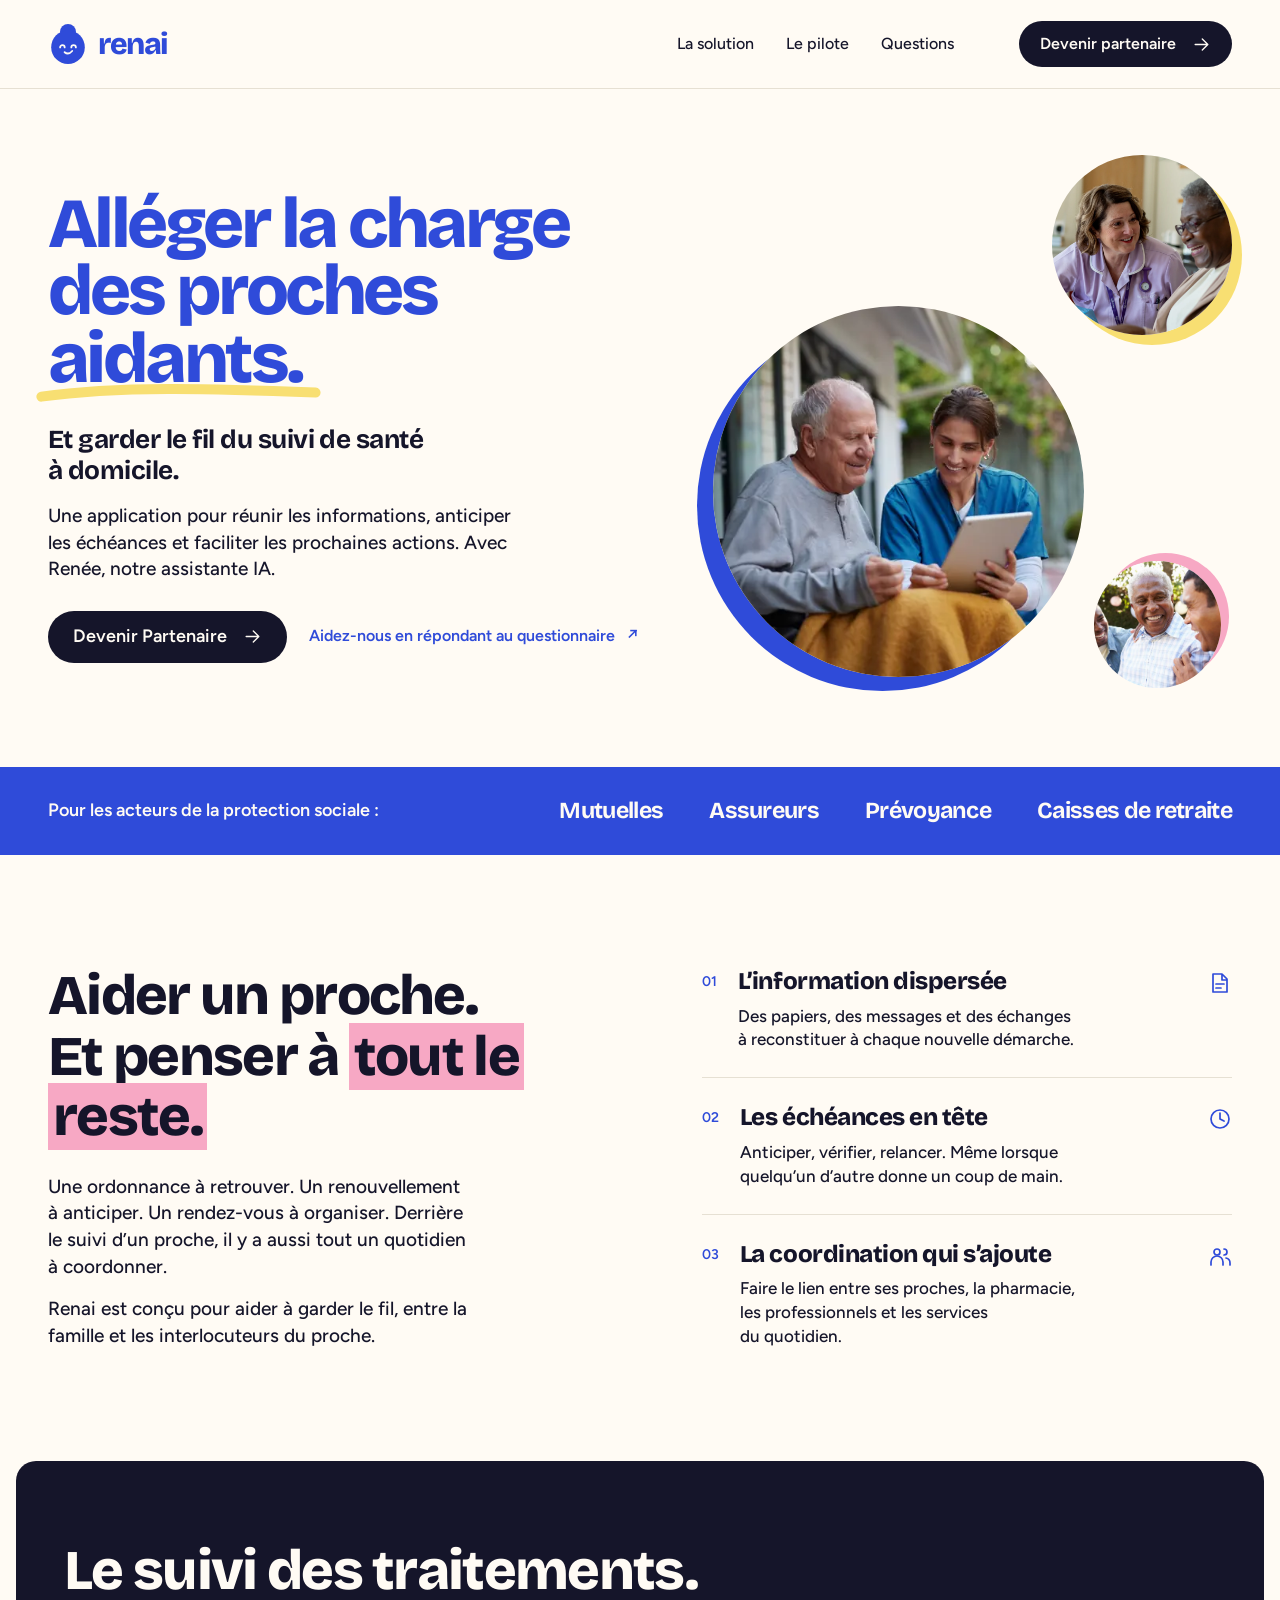
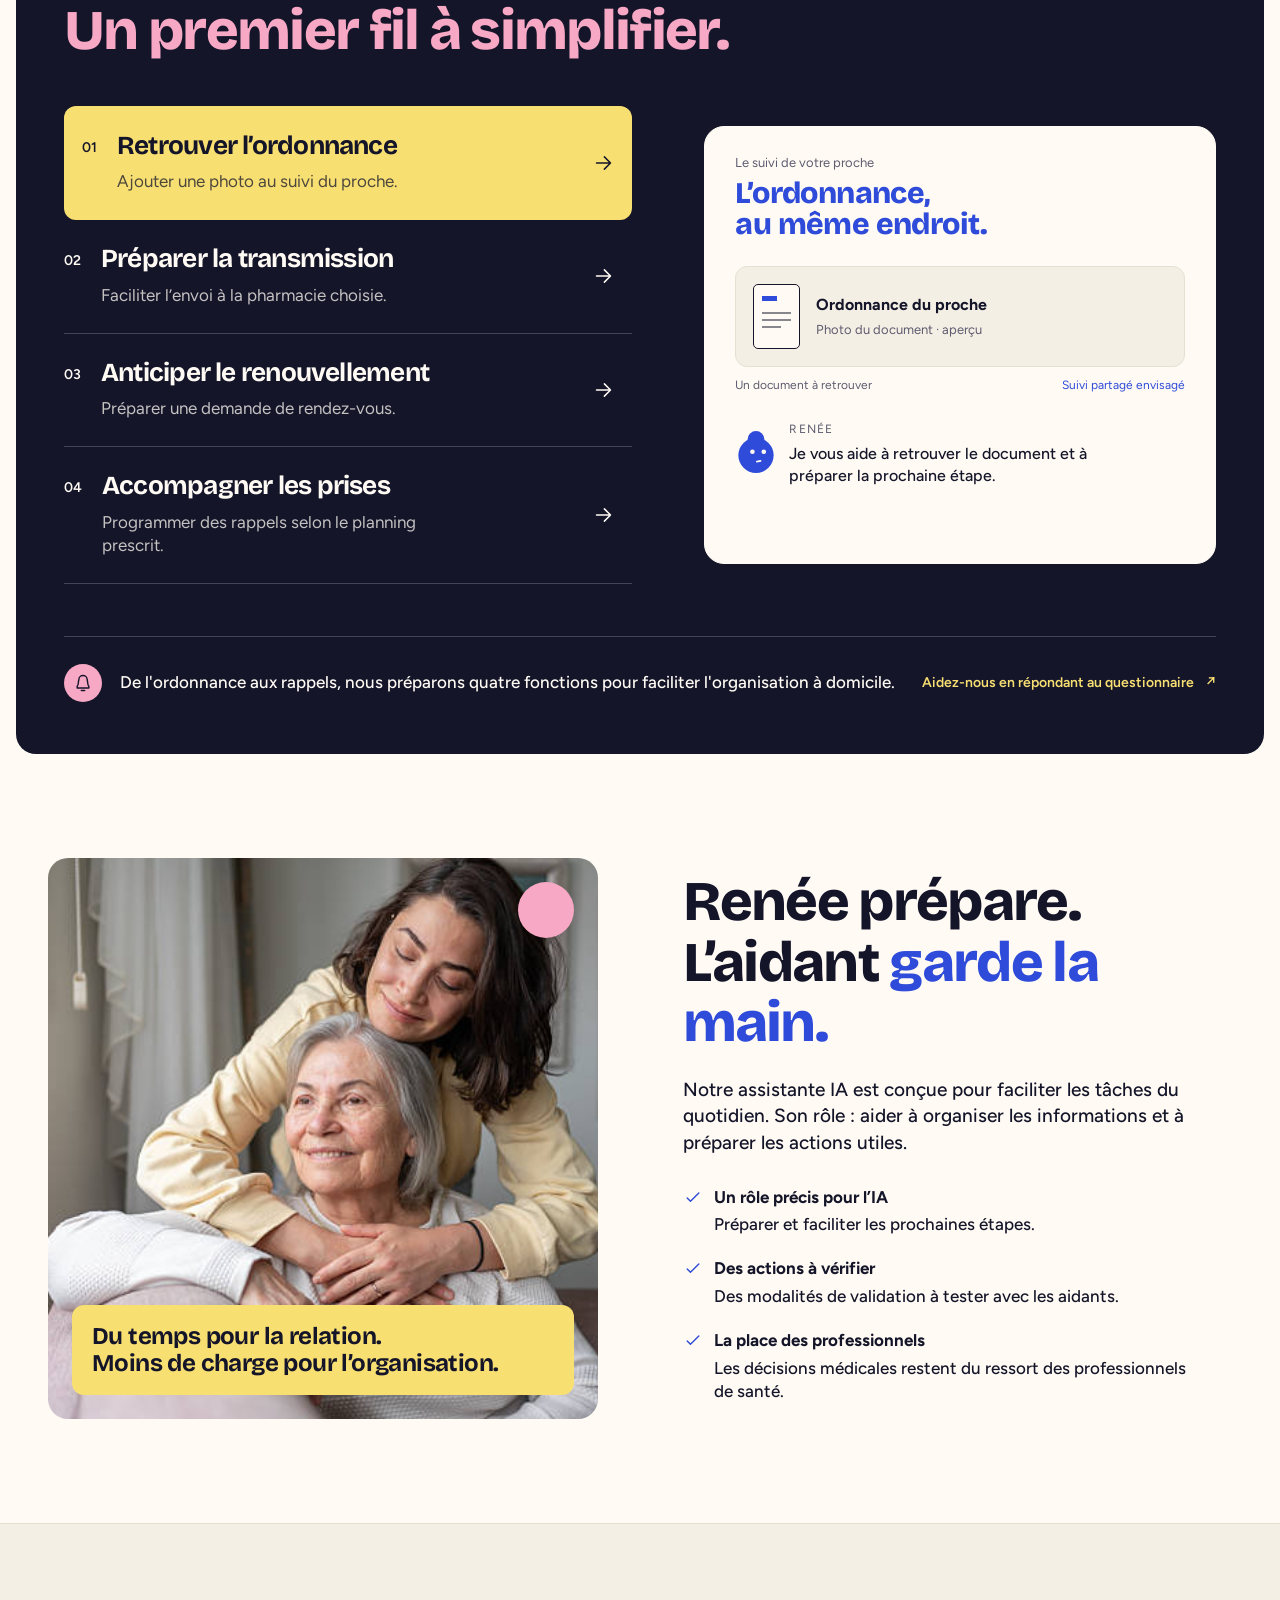
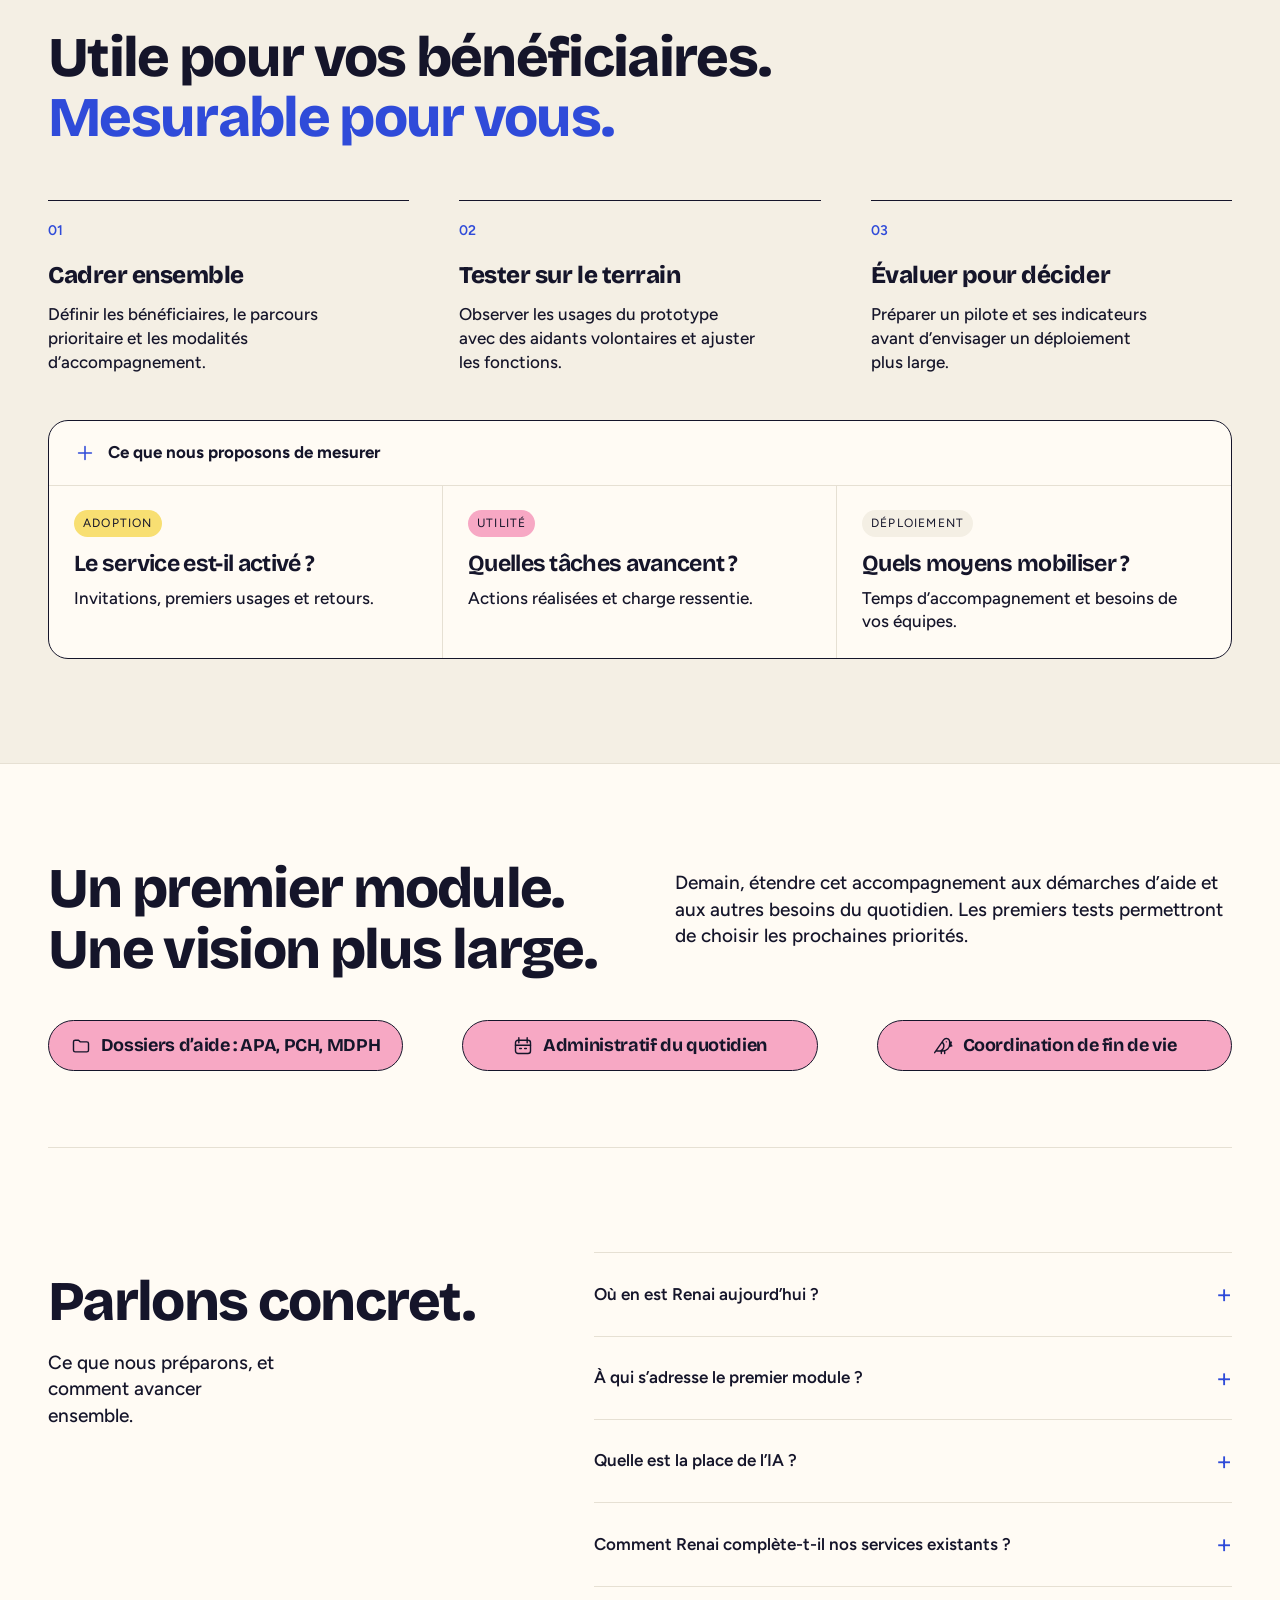
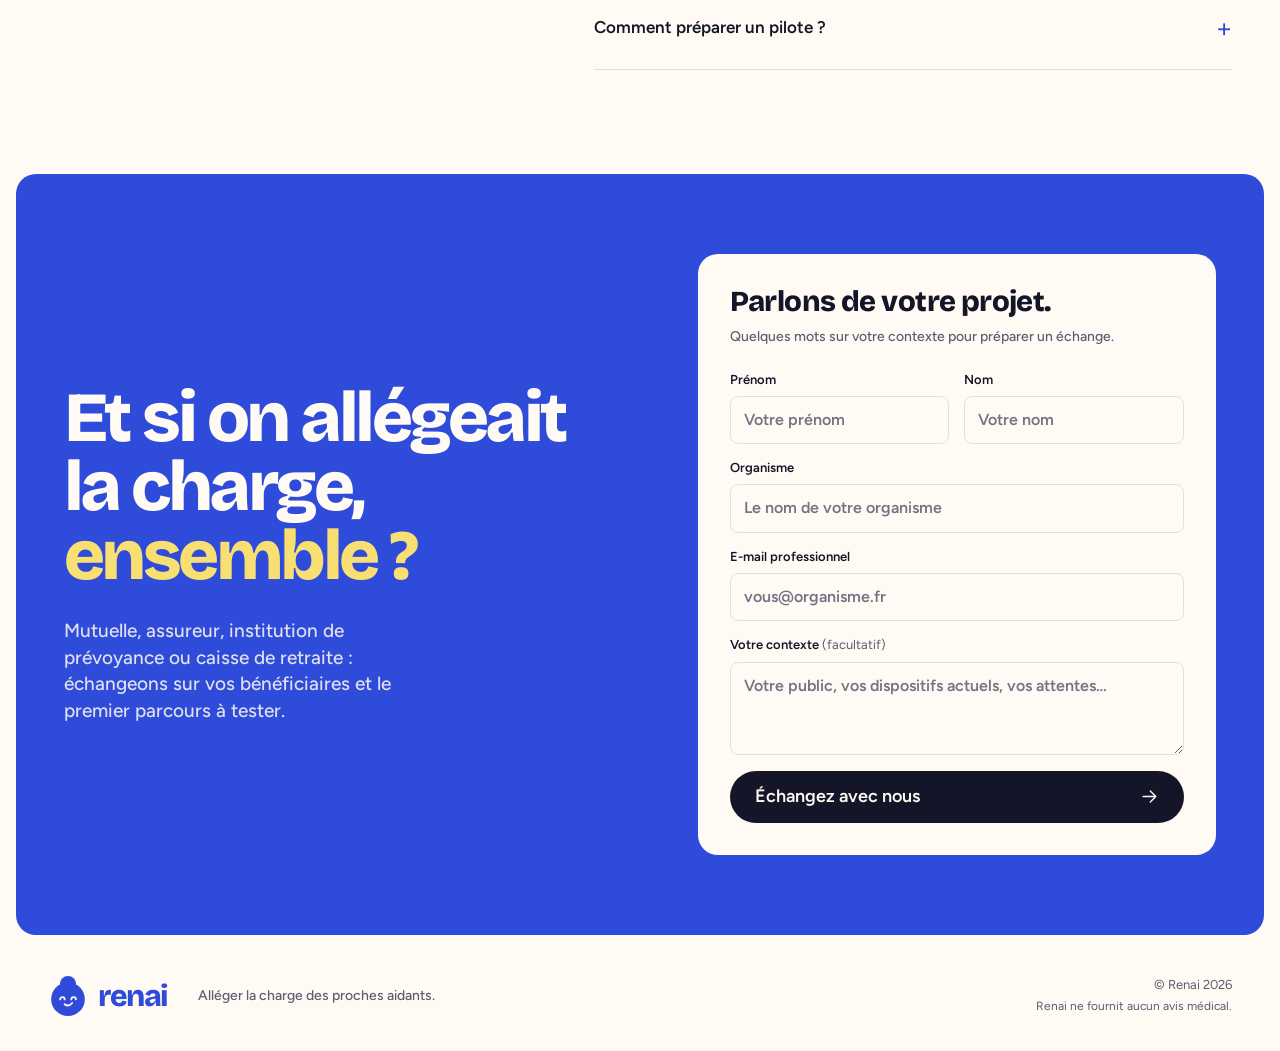
==== commit 400b7b2f: "B2B page: auto-advancing module cards, logo PNG export, preview cleanup - Module preview cards play " ====
--- a/index.html
+++ b/index.html
@@ -62,7 +62,7 @@
       </div>
     </section>
 
-    <section class="audience-strip" aria-label="Organismes partenaires recherchés"><div class="wrap audience-inner"><span>Pour les acteurs de la protection sociale</span><div class="audiences"><span>Mutuelles</span><span>Assureurs</span><span>Prévoyance</span><span>Caisses de retraite</span></div></div></section>
+    <section class="audience-strip" aria-label="Organismes partenaires recherchés"><div class="wrap audience-inner"><span>Pour les acteurs de la protection sociale :</span><div class="audiences"><span>Mutuelles</span><span>Assureurs</span><span>Prévoyance</span><span>Caisses de retraite</span></div></div></section>
 
     <section class="problem-section wrap section-pad" id="enjeu">
       <div class="problem-layout">
@@ -86,11 +86,9 @@
             <button class="module-step reveal" role="tab" aria-selected="false" aria-controls="module-preview" id="module-tab-3" tabindex="-1" data-module-step="3"><span class="step-number">04</span><span><strong>Accompagner les prises</strong><small>Programmer des rappels selon le planning prescrit.</small></span><svg class="icon" aria-hidden="true"><use href="#arrow"/></svg></button>
           </div>
           <div class="module-preview reveal" id="module-preview" role="tabpanel" aria-labelledby="module-tab-0" tabindex="0">
-            <div class="module-preview-top"><span class="wordmark">renai<span>.io</span></span><span class="small-badge">Exemple fictif</span></div>
             <span class="preview-greeting">Le suivi de votre proche</span><h3 id="module-title">L’ordonnance,<br>au même endroit.</h3>
             <div class="module-demo" id="module-demo"></div>
             <div class="module-ai"><svg class="mascot" aria-hidden="true"><use href="#mark-prepare"/></svg><div><span>RENÉE</span><p id="module-ai-text">Je vous aide à retrouver le document et à préparer la prochaine étape.</p></div></div>
-            <p class="module-disclaimer">Illustration du parcours envisagé. Aucune action réelle n’est effectuée dans cet aperçu.</p>
           </div>
         </div>
         <div class="solution-footer reveal"><span class="small-circle" aria-hidden="true"><svg class="icon"><use href="#bell"/></svg></span><p>De l'ordonnance aux rappels, nous préparons quatre fonctions pour faciliter l'organisation à domicile.
--- a/assets/css/b2b.css
+++ b/assets/css/b2b.css
@@ -21,23 +21,21 @@
 .portraits .big{box-shadow:-16px 14px 0 var(--renee-cobalt)}.portraits .small{box-shadow:10px 10px 0 var(--renee-beurre)}.portraits .tiny{box-shadow:8px -8px 0 var(--renee-bonbon)}
 @media(max-width:680px){.portraits .big{box-shadow:-10px 9px 0 var(--renee-cobalt)}.portraits .small{box-shadow:6px 6px 0 var(--renee-beurre)}.portraits .tiny{box-shadow:5px -5px 0 var(--renee-bonbon)}}
 
-/* Alignement typographique sur la page particuliers : corps 17px / 1.55, titres -0.03em, surtitres 13px encre */
-body{font-size:17px;line-height:1.55}p{font-weight:500}
+/* Alignement typographique sur la page particuliers : corps 17px / 1.4, titres -0.03em, surtitres 13px encre */
+body{font-size:17px;line-height:1.4}p{font-weight:500}
 h1,h2,h3{letter-spacing:-.03em}h3{letter-spacing:-.02em;line-height:1.2}
 h2,.problem-title h2,.solution-intro h2,.human-copy h2,.pilot-heading h2,.roadmap-section h2,.faq-intro h2{font-size:clamp(36px,4.4vw,56px);line-height:1.08}
 .hero h1,.contact-copy h2{letter-spacing:-.05em}
 .pain-row h3,.pilot-process h3,.modal-demo h3{font-size:24px}
 .eyebrow,.hero-copy .eyebrow,.section-top .eyebrow,.contact-copy .eyebrow{font-size:13px;letter-spacing:.16em}.hero-copy .eyebrow{color:var(--renee-encre)}
-.hero-description{line-height:1.55}
-.problem-title p,.human-copy>p,.pilot-heading>p,.roadmap-section>p,.solution-intro>p,.contact-copy>p,.faq-intro p{font-size:17px}
-.pain-row p,.pilot-process p,.faq-answer,.module-step small,.human-principles span,.measurement-grid p{font-size:16px;line-height:1.55}
+.problem-title p,.human-copy>p,.pilot-heading>p,.roadmap-section>p,.solution-intro>p,.contact-copy>p,.faq-intro p{font-size:19px}
+.pain-row p,.pilot-process p,.faq-answer,.module-step small,.human-principles span,.measurement-grid p,.solution-footer p{font-size:17px;line-height:1.4}
 .faq-list summary{font-size:17px}
 .hero-note,.contact-note,.section-side-note,.audience-inner>span{font-size:14px}
 .text-link{color:var(--renee-cobalt)}
 
-/* Paragraphes en encre et interligne 1.55, comme sur la page particuliers */
-.hero-description,.problem-title p,.pain-row p,.human-copy>p,.human-principles span,.pilot-heading>p,.pilot-process p,.measurement-grid p,.roadmap-section>p,.faq-intro p,.faq-answer,.modal-body>p{color:var(--renee-encre);line-height:1.55}
-.hero-description{line-height:1.4}
+/* Paragraphes en encre et interligne 1.4, comme sur la page particuliers */
+.hero-description,.problem-title p,.pain-row p,.human-copy>p,.human-principles span,.pilot-heading>p,.pilot-process p,.measurement-grid p,.roadmap-section>p,.faq-intro p,.faq-answer,.modal-body>p{color:var(--renee-encre);line-height:1.4}
 
 /* Bandeau partenaires : fond cobalt, texte lait */
 .audience-strip{background:var(--renee-cobalt);color:var(--renee-lait);border:0}
@@ -61,3 +59,7 @@
 @media(max-width:680px){.roadmap-tags{display:grid;grid-template-columns:1fr}.roadmap-tags span{font-size:16px}}
 .roadmap-tags span{display:flex;align-items:center;justify-content:center;gap:10px}
 .roadmap-tags .icon{width:20px;height:20px;margin:0;color:var(--renee-encre);transform:none}
+@media(max-width:680px){.problem-title p,.human-copy>p,.pilot-heading>p,.roadmap-section>p,.solution-intro>p,.contact-copy>p,.faq-intro p{font-size:18px}.pain-row p,.pilot-process p,.faq-answer,.module-step small,.human-principles span,.measurement-grid p{font-size:16px}}
+
+/* Rotation automatique des cartes du module */
+.module-preview>*{transition:opacity .6s ease-in-out}.module-preview.fading>*{opacity:0}
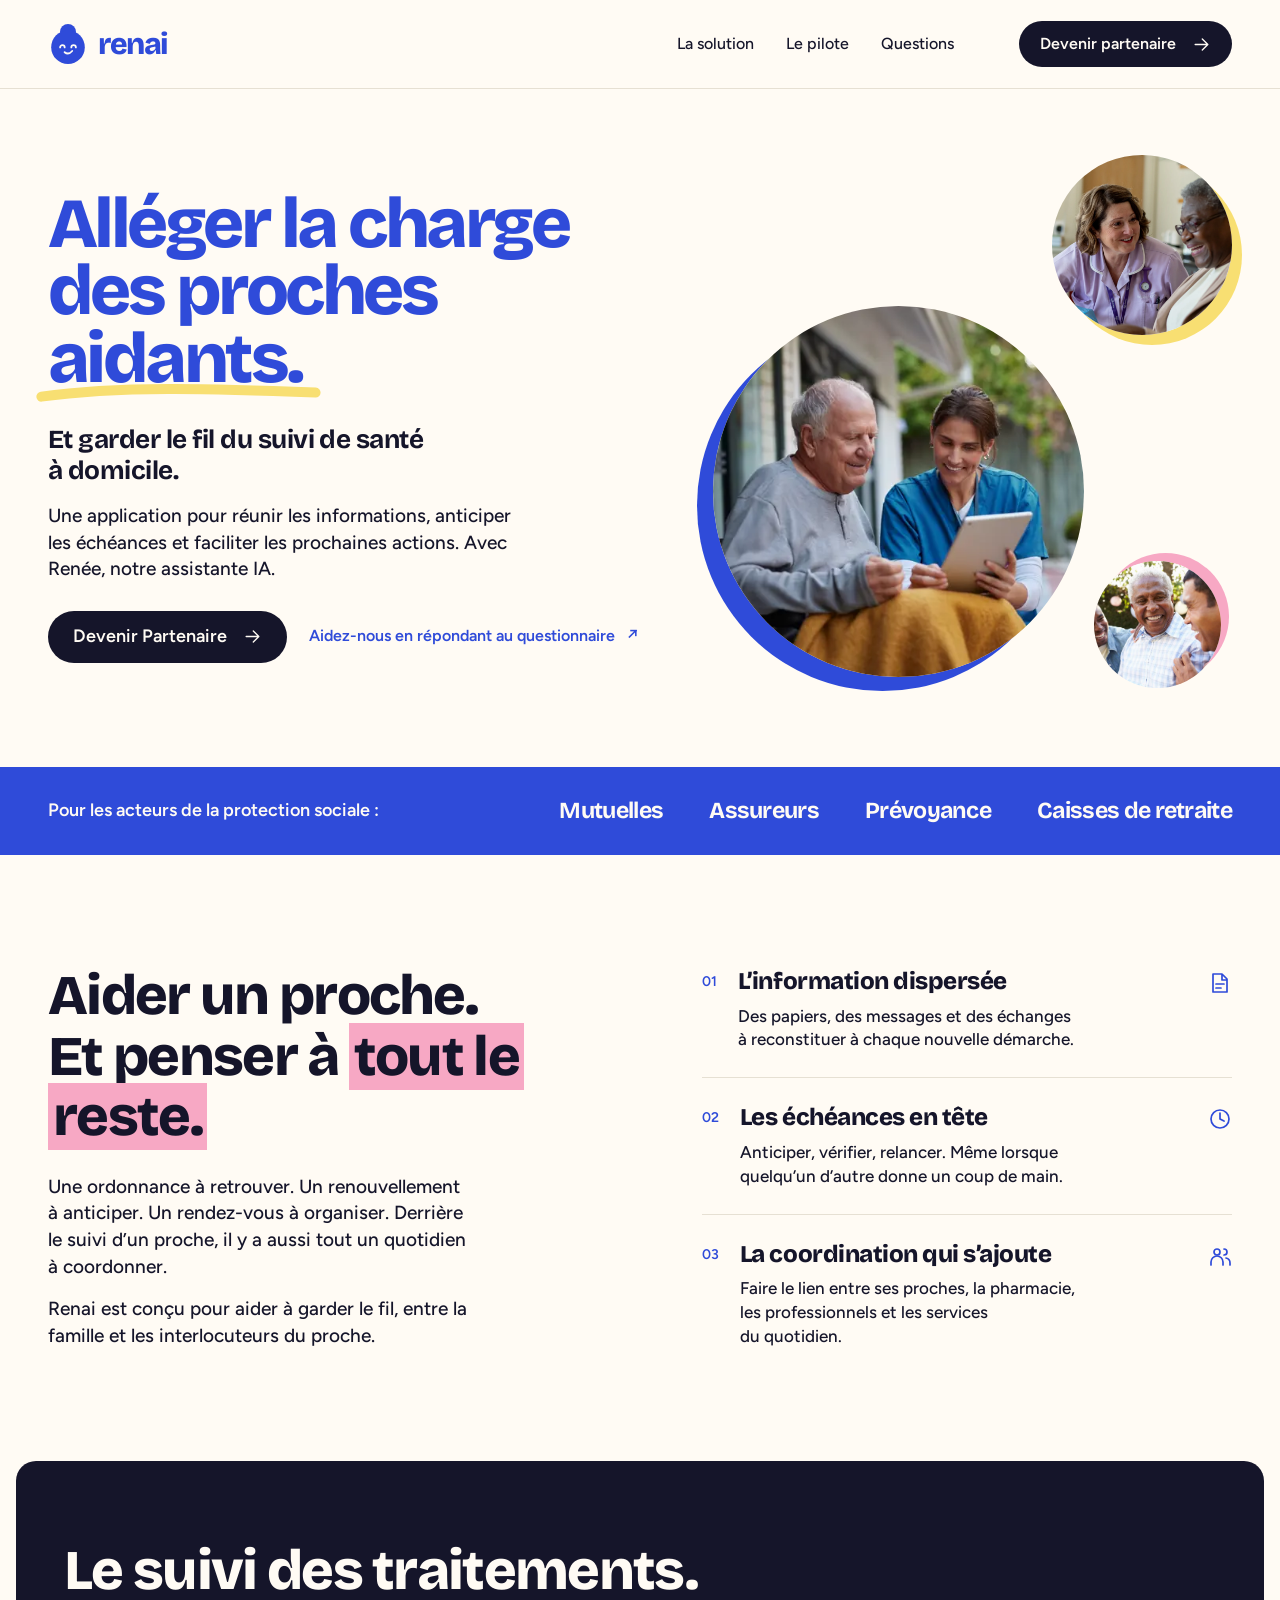
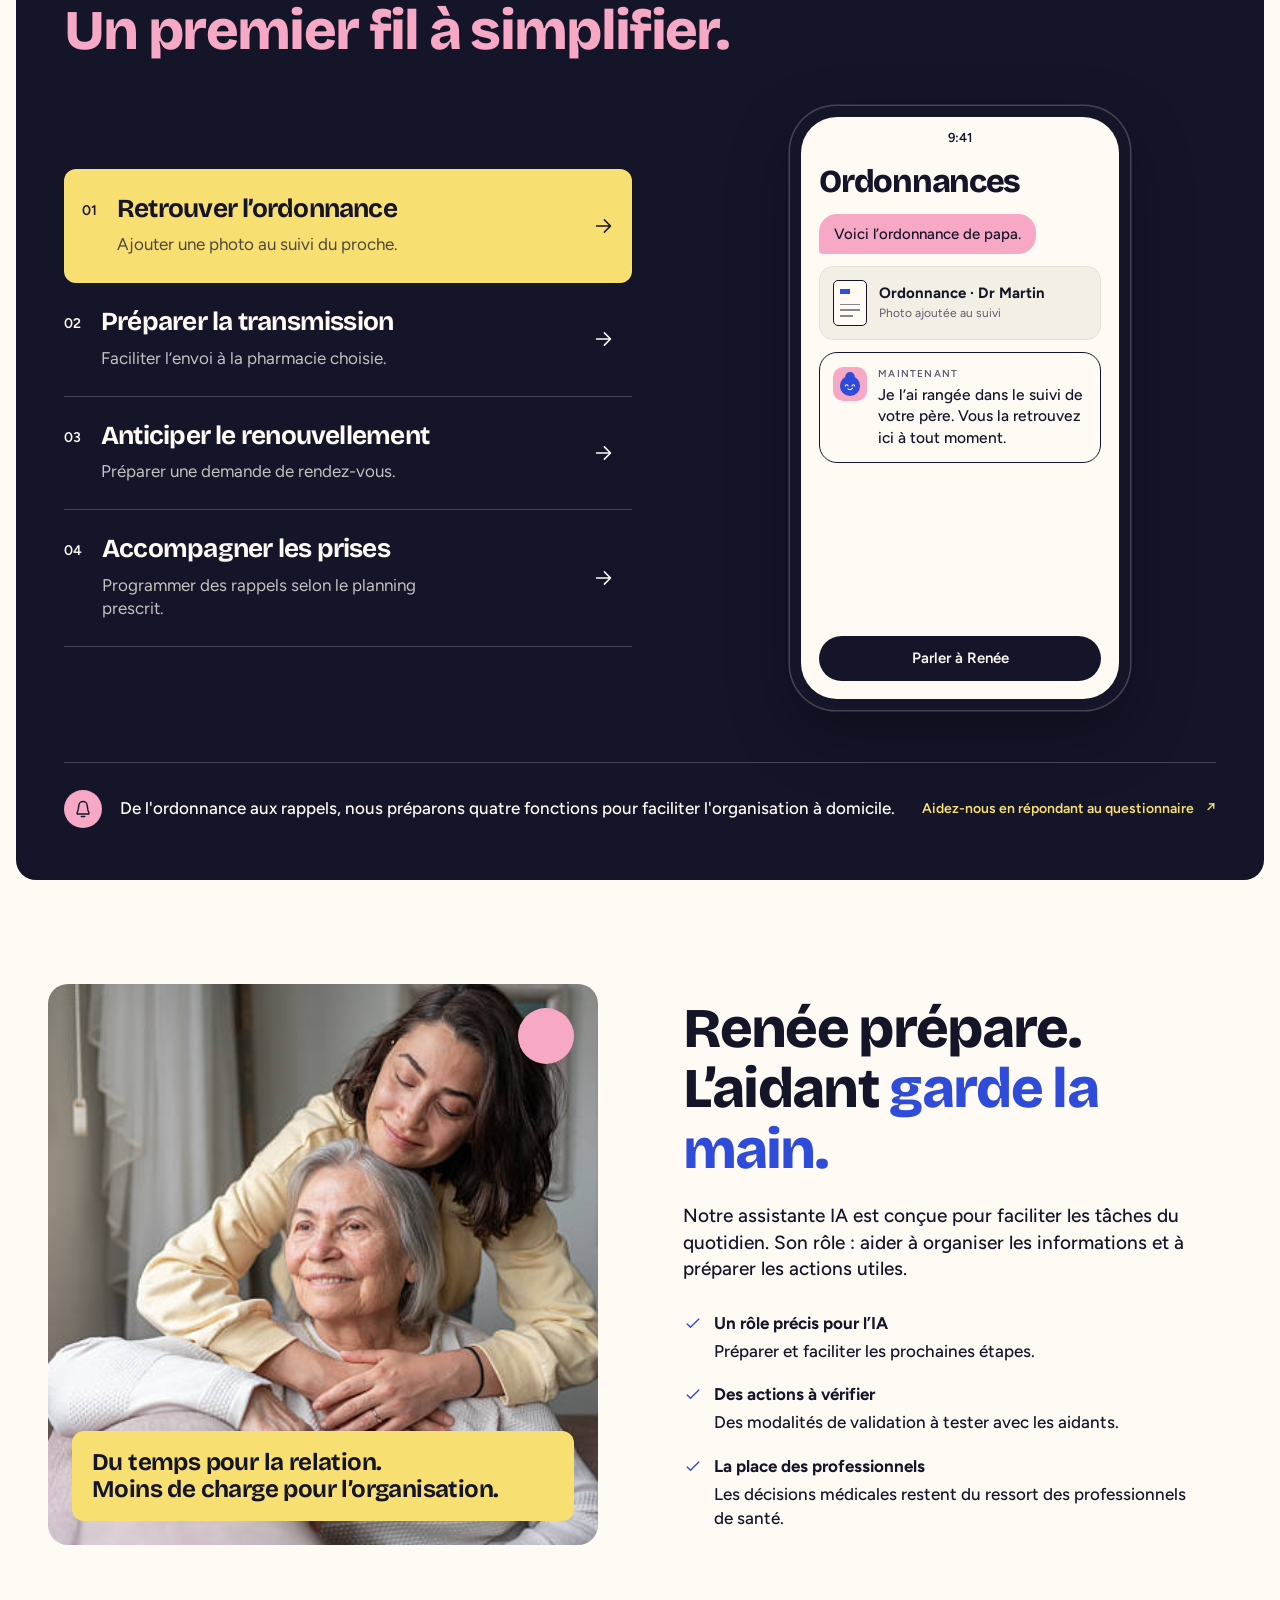
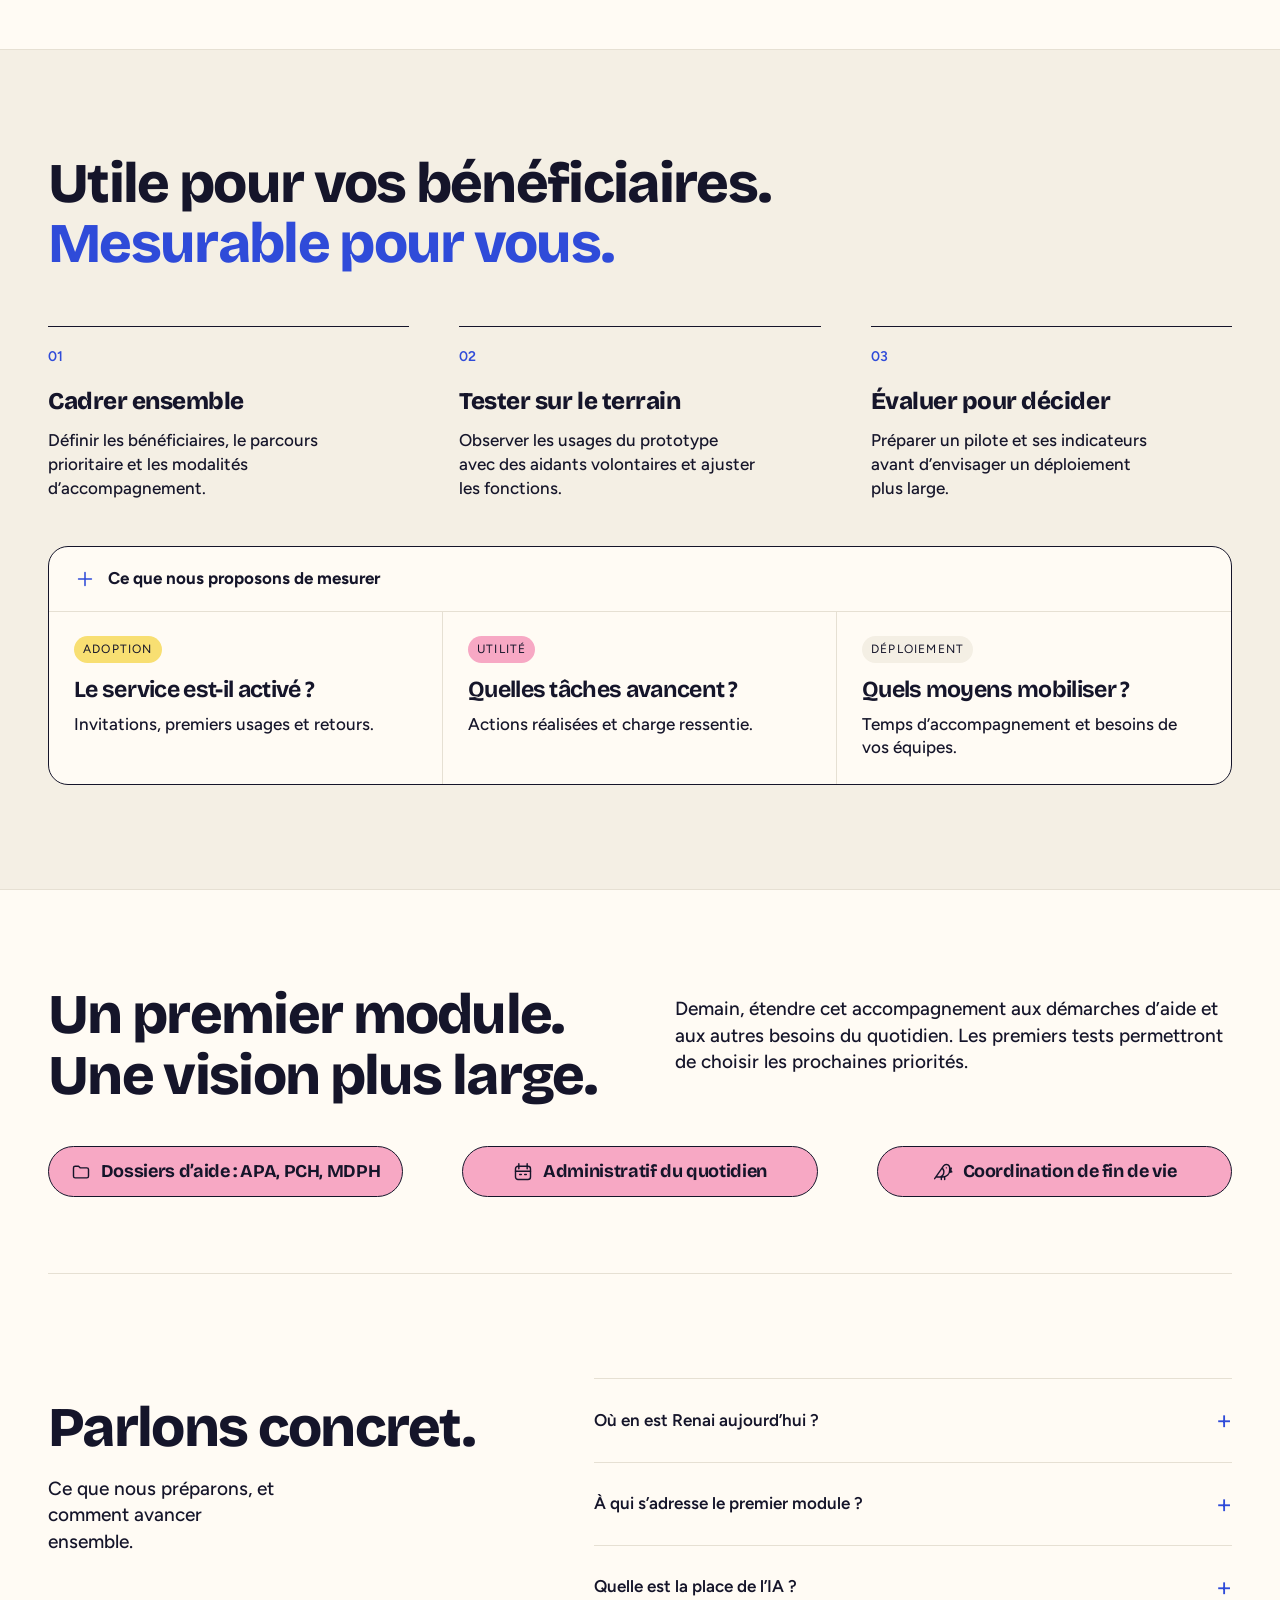
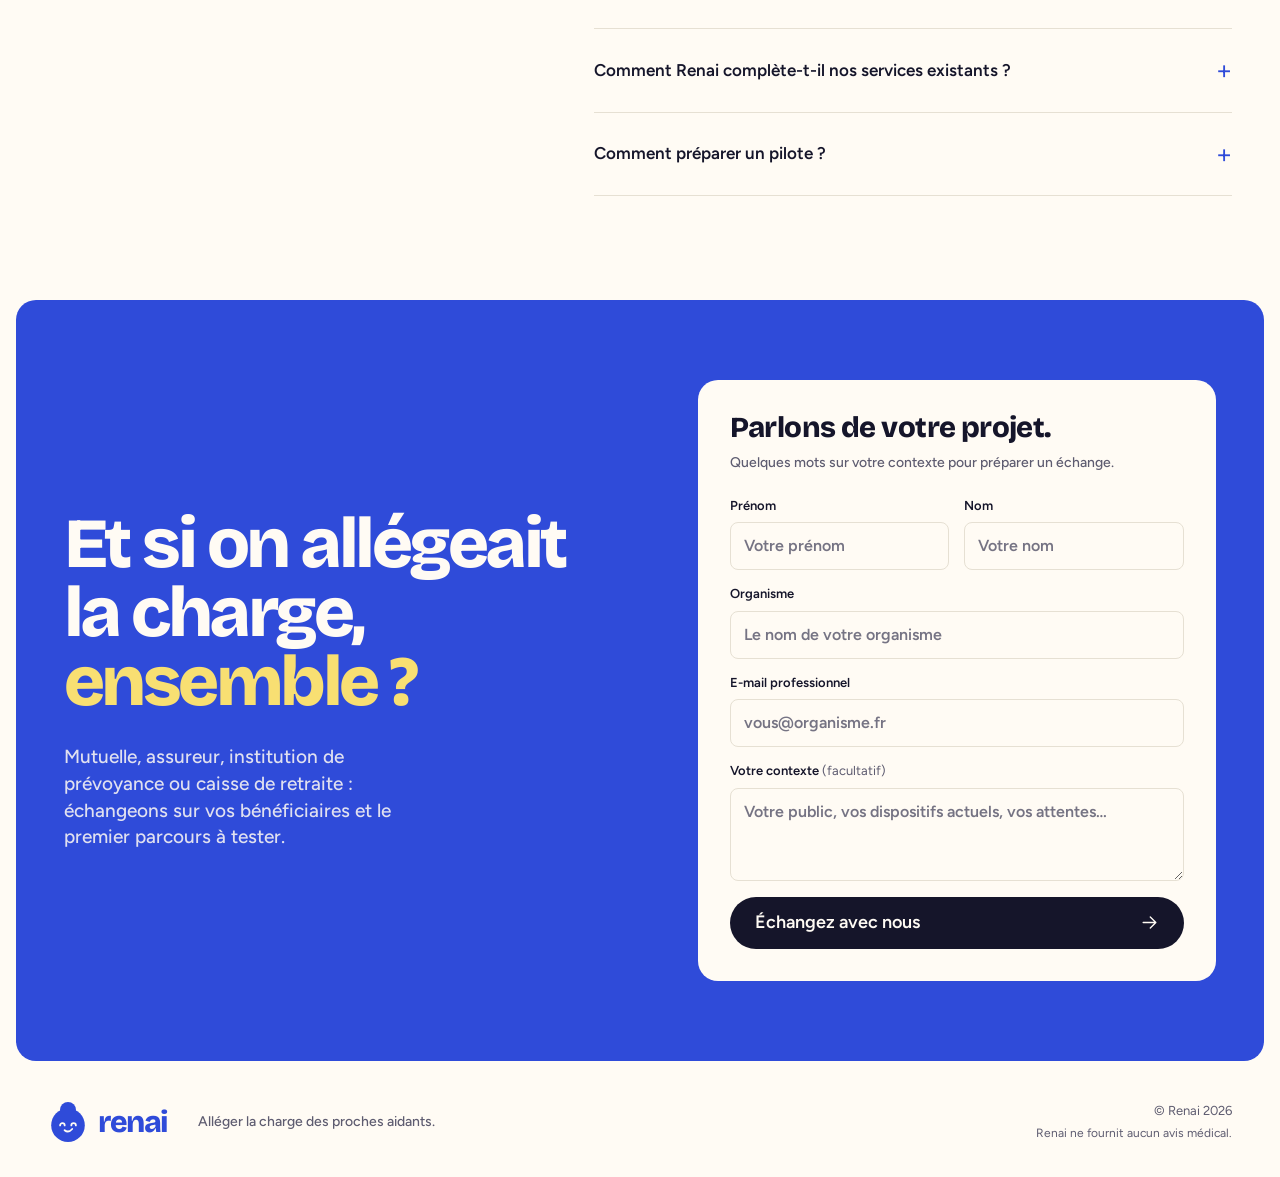
==== commit c157593b: "B2B page: phone mockup screens for module preview Replace the module preview card with a phone frame" ====
--- a/index.html
+++ b/index.html
@@ -85,10 +85,13 @@
             <button class="module-step reveal" role="tab" aria-selected="false" aria-controls="module-preview" id="module-tab-2" tabindex="-1" data-module-step="2"><span class="step-number">03</span><span><strong>Anticiper le renouvellement</strong><small>Préparer une demande de rendez-vous.</small></span><svg class="icon" aria-hidden="true"><use href="#arrow"/></svg></button>
             <button class="module-step reveal" role="tab" aria-selected="false" aria-controls="module-preview" id="module-tab-3" tabindex="-1" data-module-step="3"><span class="step-number">04</span><span><strong>Accompagner les prises</strong><small>Programmer des rappels selon le planning prescrit.</small></span><svg class="icon" aria-hidden="true"><use href="#arrow"/></svg></button>
           </div>
-          <div class="module-preview reveal" id="module-preview" role="tabpanel" aria-labelledby="module-tab-0" tabindex="0">
-            <span class="preview-greeting">Le suivi de votre proche</span><h3 id="module-title">L’ordonnance,<br>au même endroit.</h3>
-            <div class="module-demo" id="module-demo"></div>
-            <div class="module-ai"><svg class="mascot" aria-hidden="true"><use href="#mark-prepare"/></svg><div><span>RENÉE</span><p id="module-ai-text">Je vous aide à retrouver le document et à préparer la prochaine étape.</p></div></div>
+          <div class="module-preview module-phone reveal" id="module-preview" role="tabpanel" aria-labelledby="module-tab-0" tabindex="0">
+            <div class="phone-screen">
+              <span class="phone-time" aria-hidden="true">9:41</span>
+              <h3 class="phone-title" id="module-title">Ordonnances</h3>
+              <div class="phone-feed" id="module-demo"></div>
+              <span class="phone-cta" aria-hidden="true">Parler à Renée</span>
+            </div>
           </div>
         </div>
         <div class="solution-footer reveal"><span class="small-circle" aria-hidden="true"><svg class="icon"><use href="#bell"/></svg></span><p>De l'ordonnance aux rappels, nous préparons quatre fonctions pour faciliter l'organisation à domicile.
--- a/assets/css/b2b.css
+++ b/assets/css/b2b.css
@@ -63,3 +63,33 @@
 
 /* Rotation automatique des cartes du module */
 .module-preview>*{transition:opacity .6s ease-in-out}.module-preview.fading>*{opacity:0}
+
+/* Aperçu en téléphone : un écran par fonction */
+.module-phone{justify-self:center;width:min(100%,340px);aspect-ratio:9/16;min-height:0;padding:11px;background:var(--renee-encre);border:0;border-radius:46px;box-shadow:0 0 0 1.5px #444454,0 24px 60px rgba(0,0,0,.35)}
+.module-phone>*{transition:none}
+.module-phone.fading>*{opacity:1}
+.phone-screen{height:100%;background:var(--renee-lait);border-radius:36px;padding:14px 18px 18px;display:flex;flex-direction:column;overflow:hidden}
+.phone-time{align-self:center;font-size:13px;font-weight:600;line-height:1}
+.module-phone .phone-title{font-family:var(--font-display);font-weight:800;font-size:32px;line-height:1;letter-spacing:-.04em;color:var(--renee-encre);min-height:0;margin:22px 0 16px}
+.phone-feed{display:flex;flex-direction:column;gap:12px;flex:1;min-height:0}
+.phone-title,.phone-feed{transition:opacity .6s ease-in-out}
+.module-phone.fading .phone-title,.module-phone.fading .phone-feed{opacity:0}
+.phone-bubble{align-self:flex-start;background:var(--renee-bonbon);padding:10px 15px;border-radius:18px 18px 18px 4px;font-size:15px;line-height:1.35}
+.phone-card{display:flex;gap:11px;align-items:flex-start;border:1.5px solid var(--renee-encre);border-radius:18px;padding:14px 13px}
+.phone-card.is-butter{background:var(--renee-beurre);border-color:transparent}
+.phone-card.is-sand{background:var(--renee-sable);border-color:transparent}
+.phone-avatar{width:34px;height:34px;border-radius:10px;background:var(--renee-bonbon);display:grid;place-items:center;flex-shrink:0;color:var(--renee-cobalt)}
+.phone-card.is-butter .phone-avatar,.phone-card.is-sand .phone-avatar{background:var(--renee-lait)}
+.phone-avatar svg{width:24px;height:24px}
+.phone-label{display:block;font-size:10px;font-weight:600;letter-spacing:.12em;text-transform:uppercase;color:var(--renee-ardoise);margin-bottom:3px}
+.phone-card p{font-size:15.5px;line-height:1.38}
+.phone-attachment{display:flex;gap:12px;align-items:center;background:var(--renee-sable);border:1px solid var(--renee-ligne);border-radius:14px;padding:13px}
+.phone-attachment strong{display:block;font-size:15px;line-height:1.25}
+.phone-attachment small{display:block;font-size:12px;color:var(--renee-ardoise);margin-top:3px}
+.phone-attachment .document-sheet{width:34px;height:46px;padding:8px 6px;gap:4px}
+.phone-attachment .calendar-tile{width:44px}
+.phone-attachment .calendar-tile strong{font-size:19px}
+.phone-attachment .pharmacy-cross{background:var(--renee-cobalt);color:var(--renee-lait);border-radius:8px;font-size:22px;width:34px;height:34px;display:grid;place-items:center;flex-shrink:0}
+.phone-action{align-self:flex-end;background:var(--renee-cobalt);color:var(--renee-lait);font-size:13px;font-weight:600;border-radius:99px;padding:8px 14px}
+.phone-cta{margin-top:12px;background:var(--renee-encre);color:var(--renee-lait);border-radius:99px;text-align:center;font-size:15px;font-weight:600;padding:12px}
+@media(max-width:680px){.module-phone{width:min(100%,310px)}}
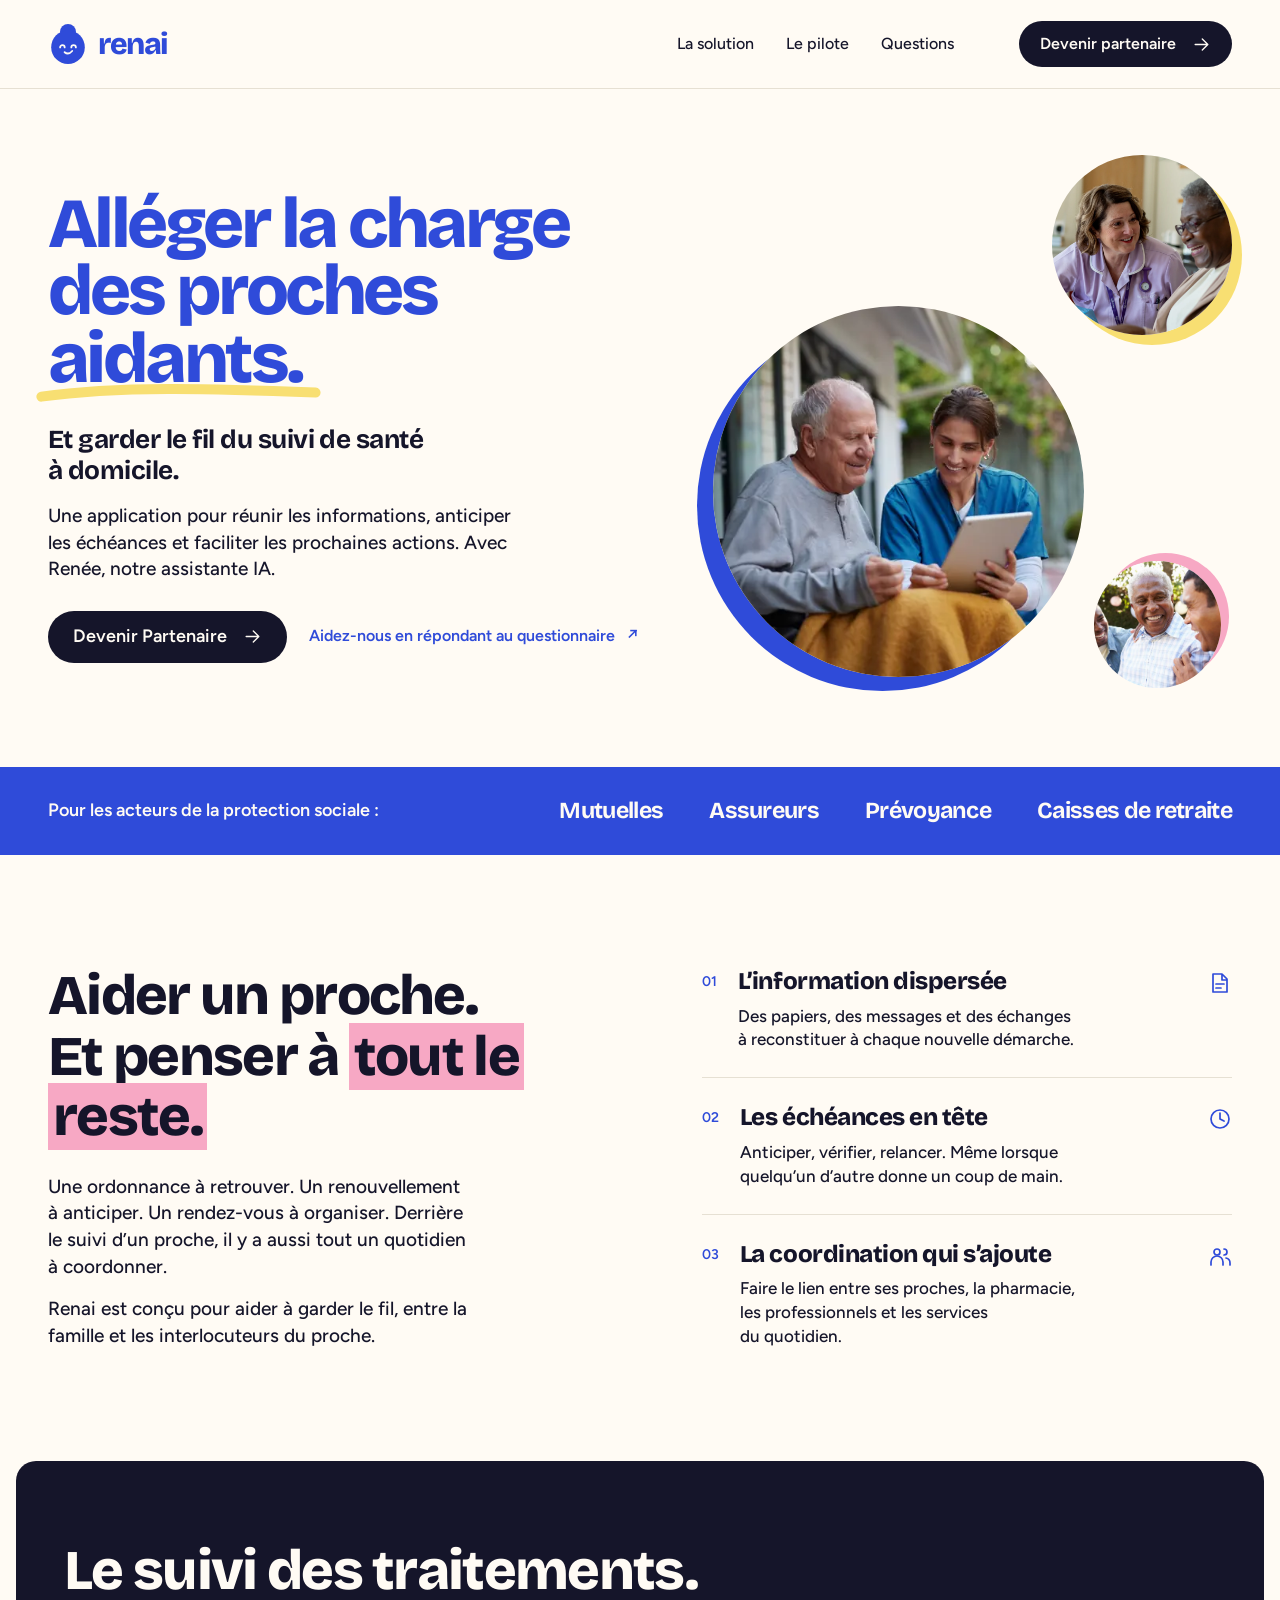
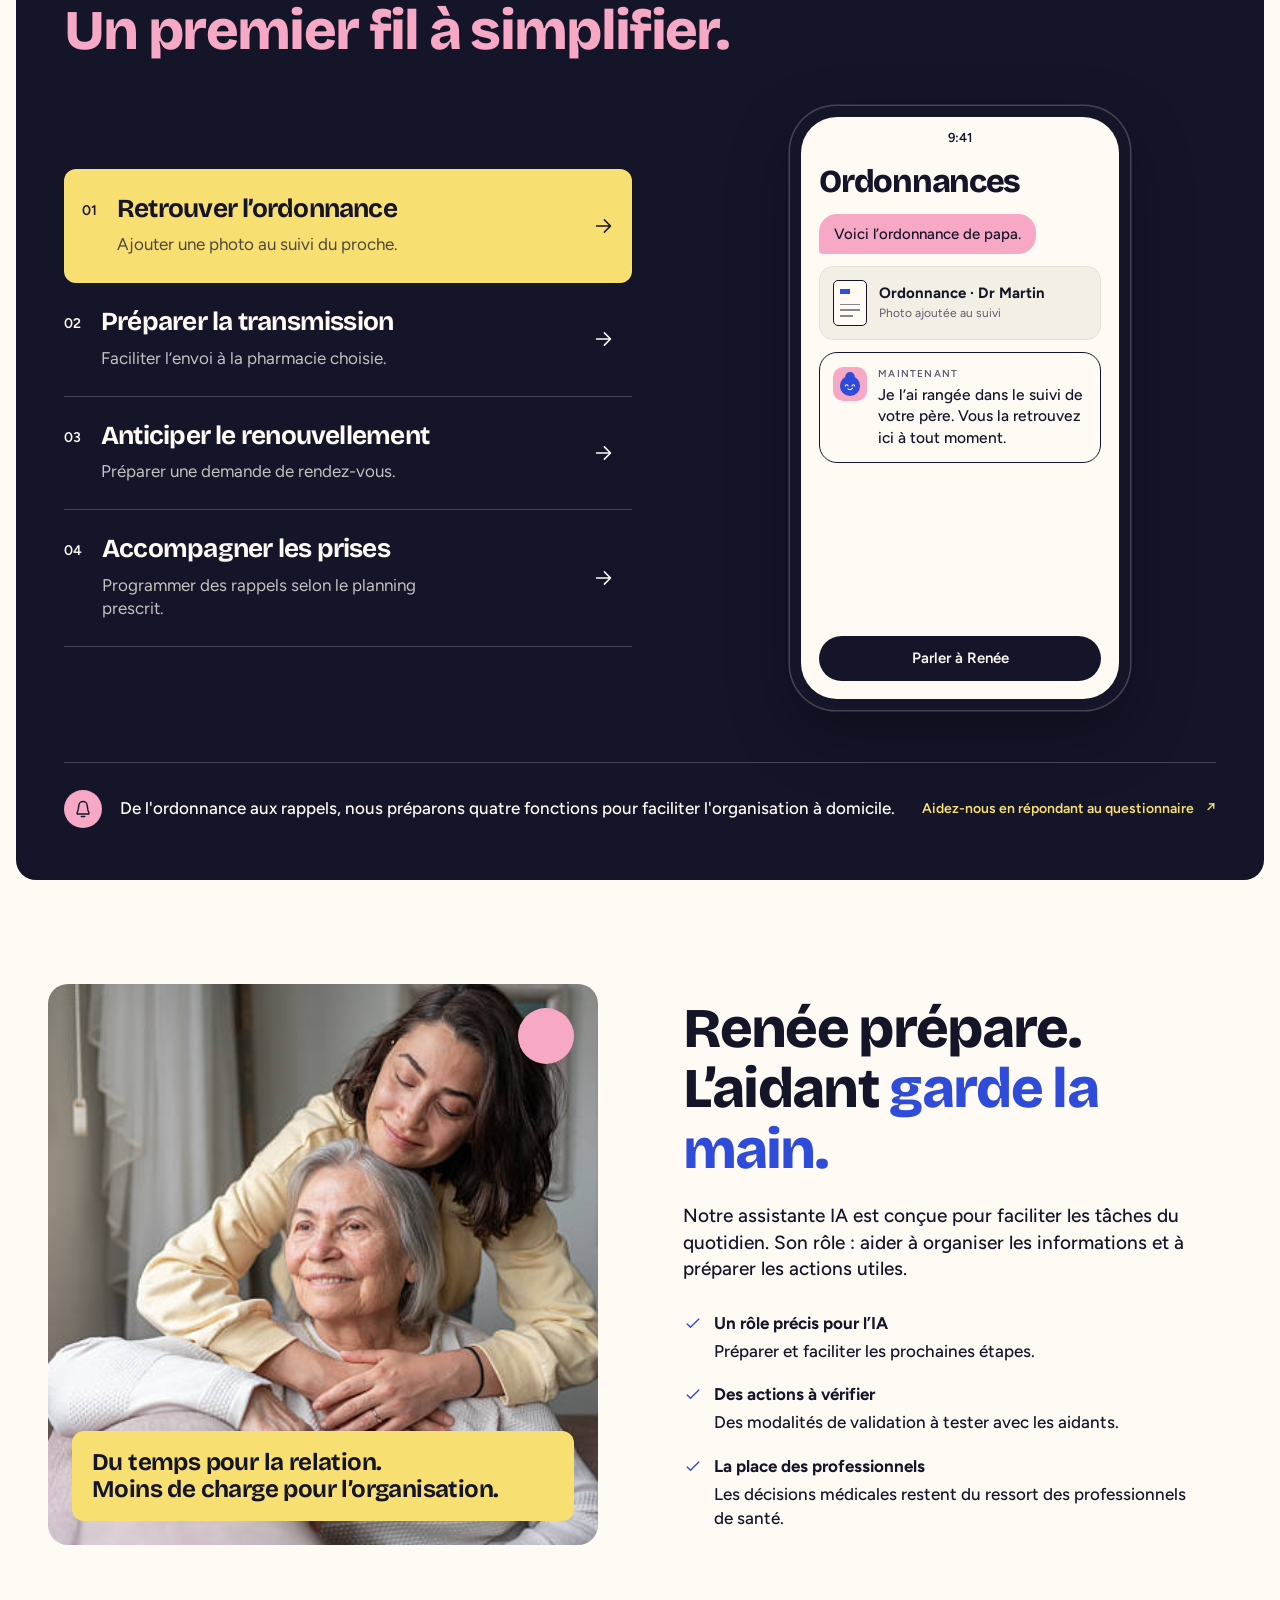
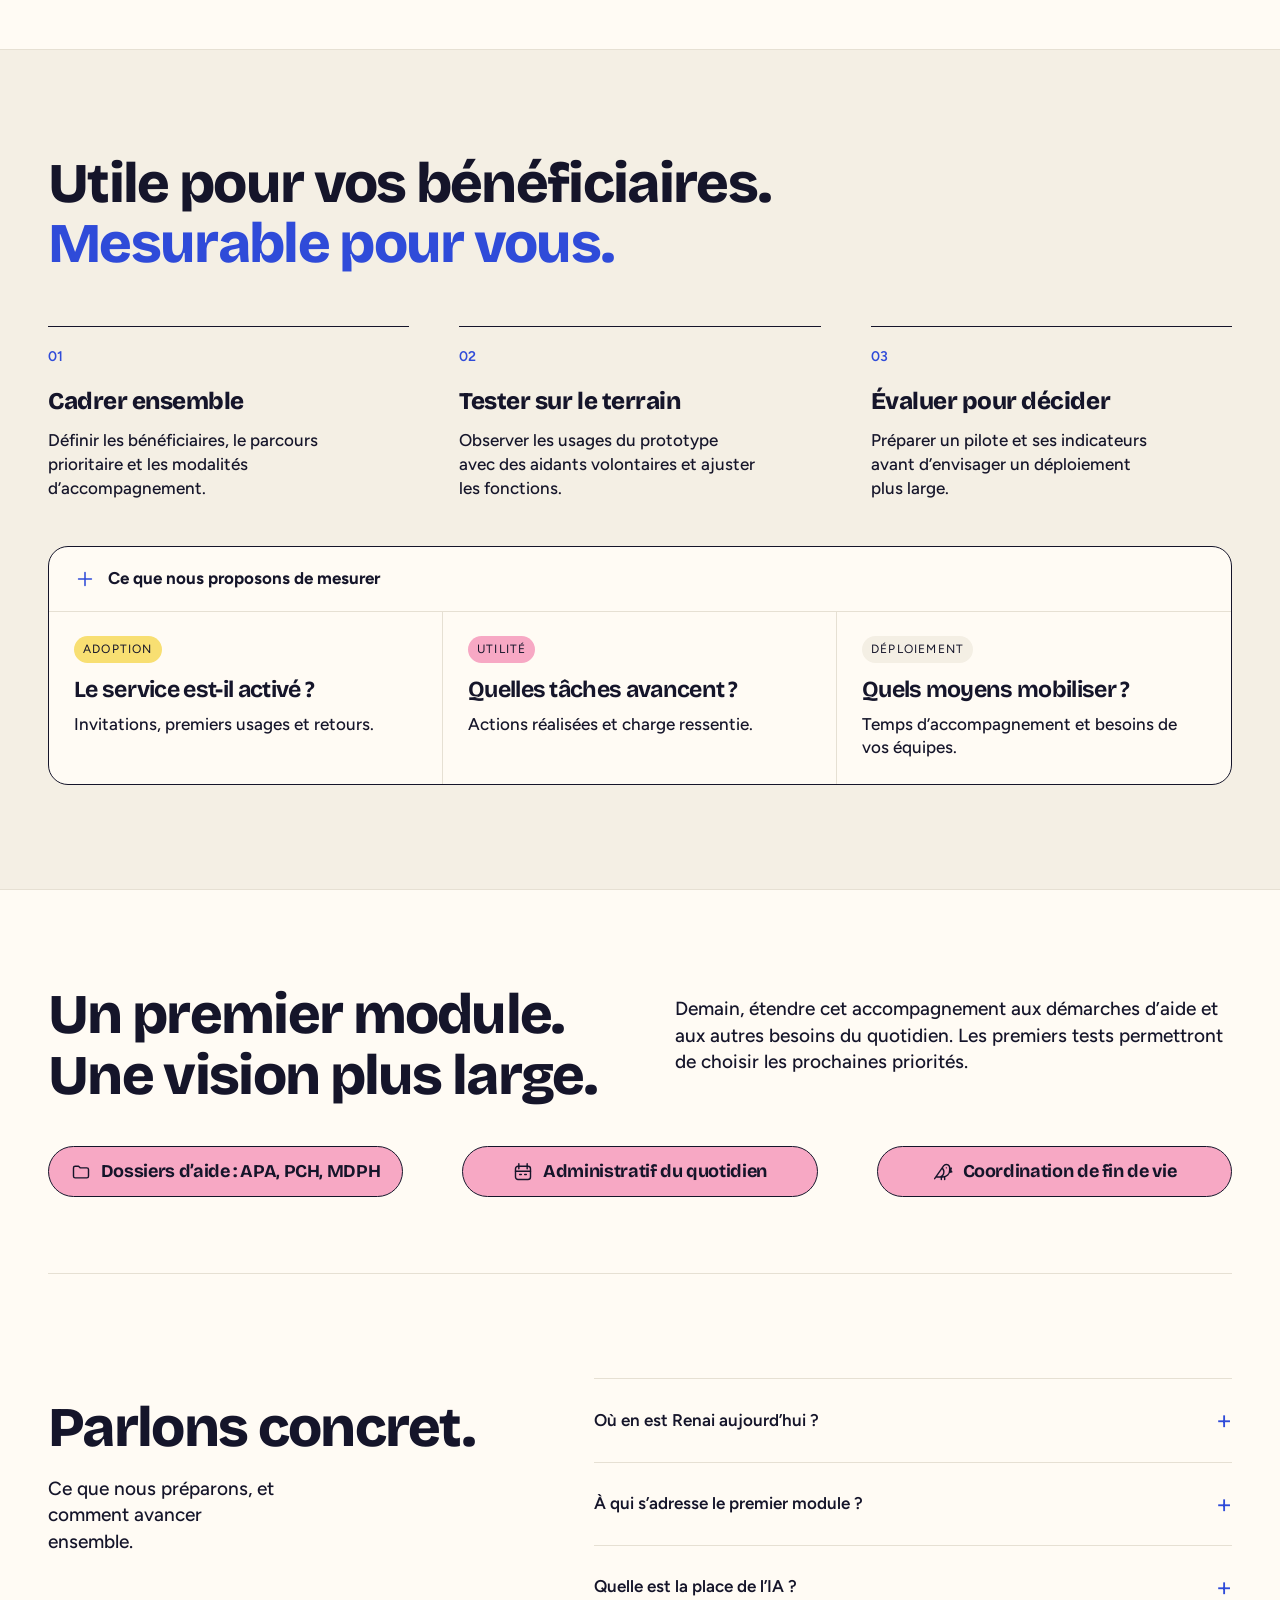
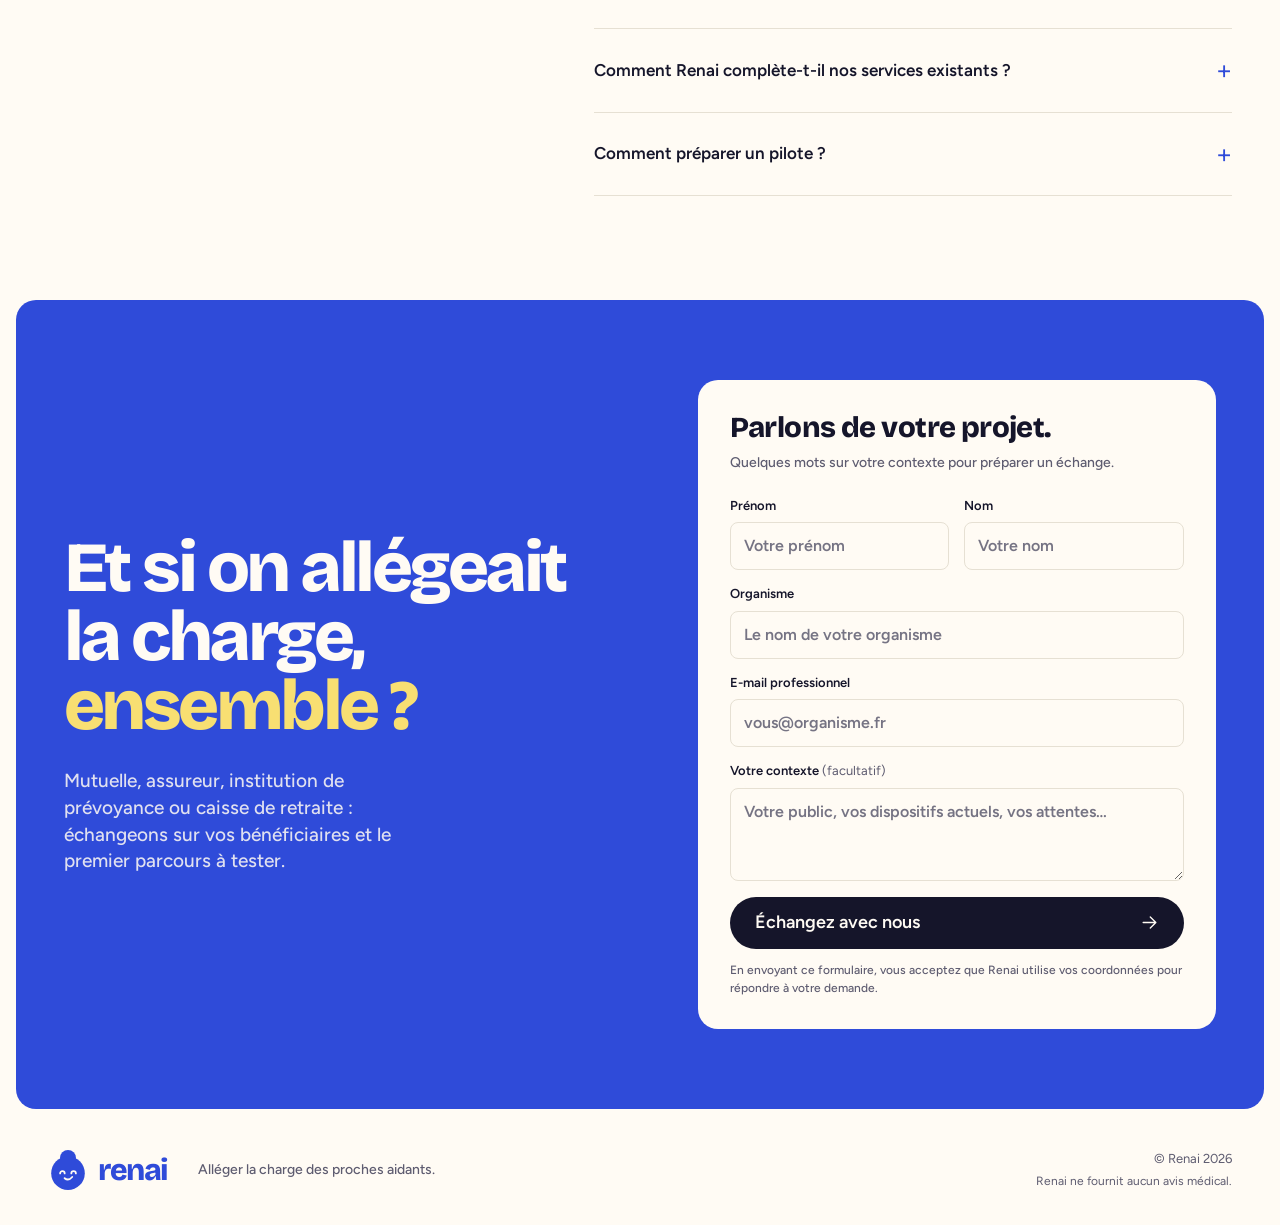
==== commit 7b2c9965: "HubSpot : déclarer un intérêt légitime (RGPD) à chaque demande Sans base légale, HubSpot bloque l'em" ====
--- a/index.html
+++ b/index.html
@@ -124,7 +124,7 @@
 
     <section class="contact-section" id="contact"><div class="wrap contact-layout">
       <div class="contact-copy reveal"><h2>Et si on allégeait<br>la charge,<br><span>ensemble ?</span></h2><p>Mutuelle, assureur, institution de prévoyance ou caisse de retraite : échangeons sur vos bénéficiaires et le premier parcours à tester.</p></div>
-      <div class="contact-form-wrap reveal"><form id="pilot-form"><h3>Parlons de votre projet.</h3><p class="form-intro">Quelques mots sur votre contexte pour préparer un échange.</p><div class="form-row"><label>Prénom<input name="firstname" autocomplete="given-name" required maxlength="100" placeholder="Votre prénom"></label><label>Nom<input name="lastname" autocomplete="family-name" required maxlength="100" placeholder="Votre nom"></label></div><label>Organisme<input name="organization" autocomplete="organization" required maxlength="150" placeholder="Le nom de votre organisme"></label><label>E-mail professionnel<input name="email" type="email" autocomplete="email" required maxlength="254" placeholder="vous@organisme.fr"></label><label>Votre contexte <span class="optional">(facultatif)</span><textarea name="context" rows="3" maxlength="2000" placeholder="Votre public, vos dispositifs actuels, vos attentes…"></textarea></label><label class="honeypot" aria-hidden="true">Ne pas remplir<input name="website" tabindex="-1" autocomplete="off"></label><button class="button button-dark form-submit" type="submit">Échangez avec nous <svg class="icon" aria-hidden="true"><use href="#arrow"/></svg></button><p class="form-status" role="status" aria-live="polite"></p></form></div>
+      <div class="contact-form-wrap reveal"><form id="pilot-form"><h3>Parlons de votre projet.</h3><p class="form-intro">Quelques mots sur votre contexte pour préparer un échange.</p><div class="form-row"><label>Prénom<input name="firstname" autocomplete="given-name" required maxlength="100" placeholder="Votre prénom"></label><label>Nom<input name="lastname" autocomplete="family-name" required maxlength="100" placeholder="Votre nom"></label></div><label>Organisme<input name="organization" autocomplete="organization" required maxlength="150" placeholder="Le nom de votre organisme"></label><label>E-mail professionnel<input name="email" type="email" autocomplete="email" required maxlength="254" placeholder="vous@organisme.fr"></label><label>Votre contexte <span class="optional">(facultatif)</span><textarea name="context" rows="3" maxlength="2000" placeholder="Votre public, vos dispositifs actuels, vos attentes…"></textarea></label><label class="honeypot" aria-hidden="true">Ne pas remplir<input name="website" tabindex="-1" autocomplete="off"></label><button class="button button-dark form-submit" type="submit">Échangez avec nous <svg class="icon" aria-hidden="true"><use href="#arrow"/></svg></button><p class="form-note" id="form-legal">En envoyant ce formulaire, vous acceptez que Renai utilise vos coordonnées pour répondre à votre demande.</p><p class="form-status" role="status" aria-live="polite"></p></form></div>
     </div></section>
   </main>
   <footer class="site-footer wrap"><a href="#top" class="logo" aria-label="Renai, retour en haut"><svg class="mark" width="40" height="40" aria-hidden="true"><use href="#renai-complice"/></svg><span>renai</span></a><p>Alléger la charge des proches aidants.</p><div class="footer-legal"><span>© Renai 2026</span><small>Renai ne fournit aucun avis médical.</small></div></footer>
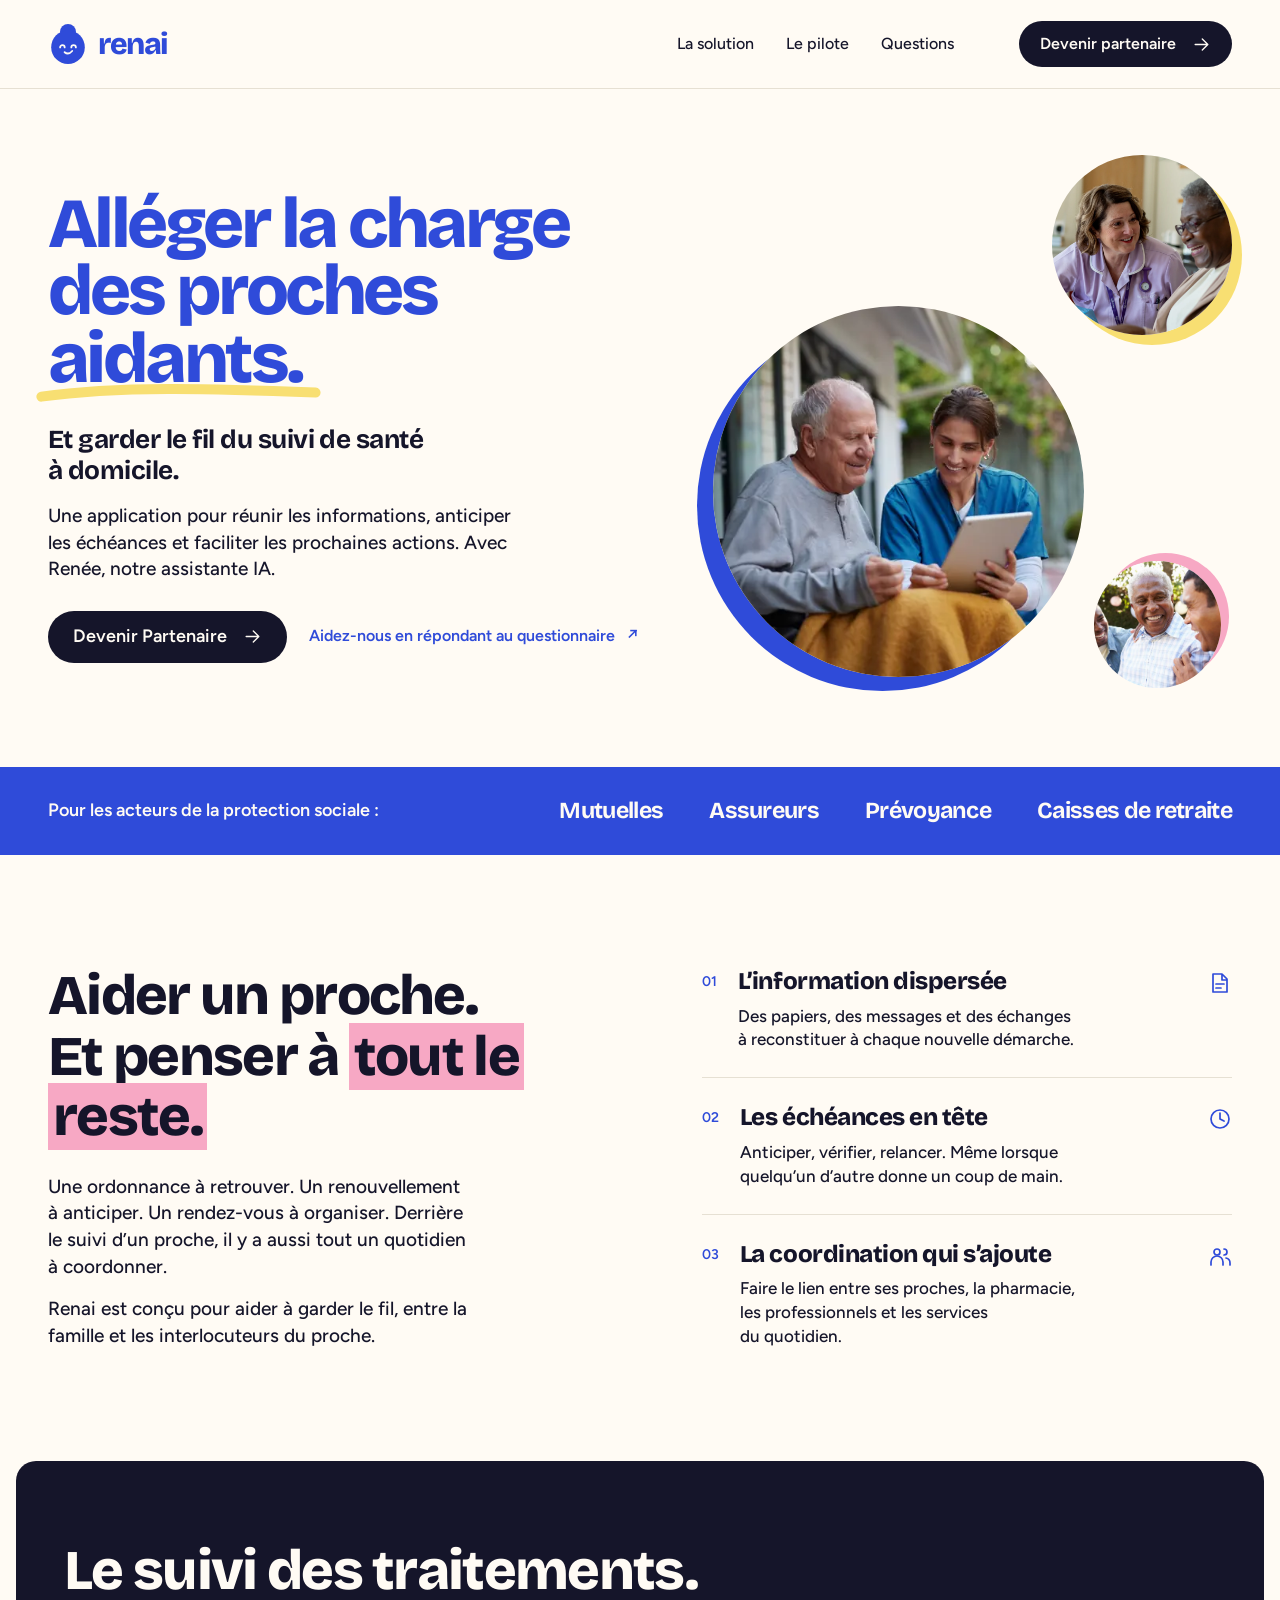
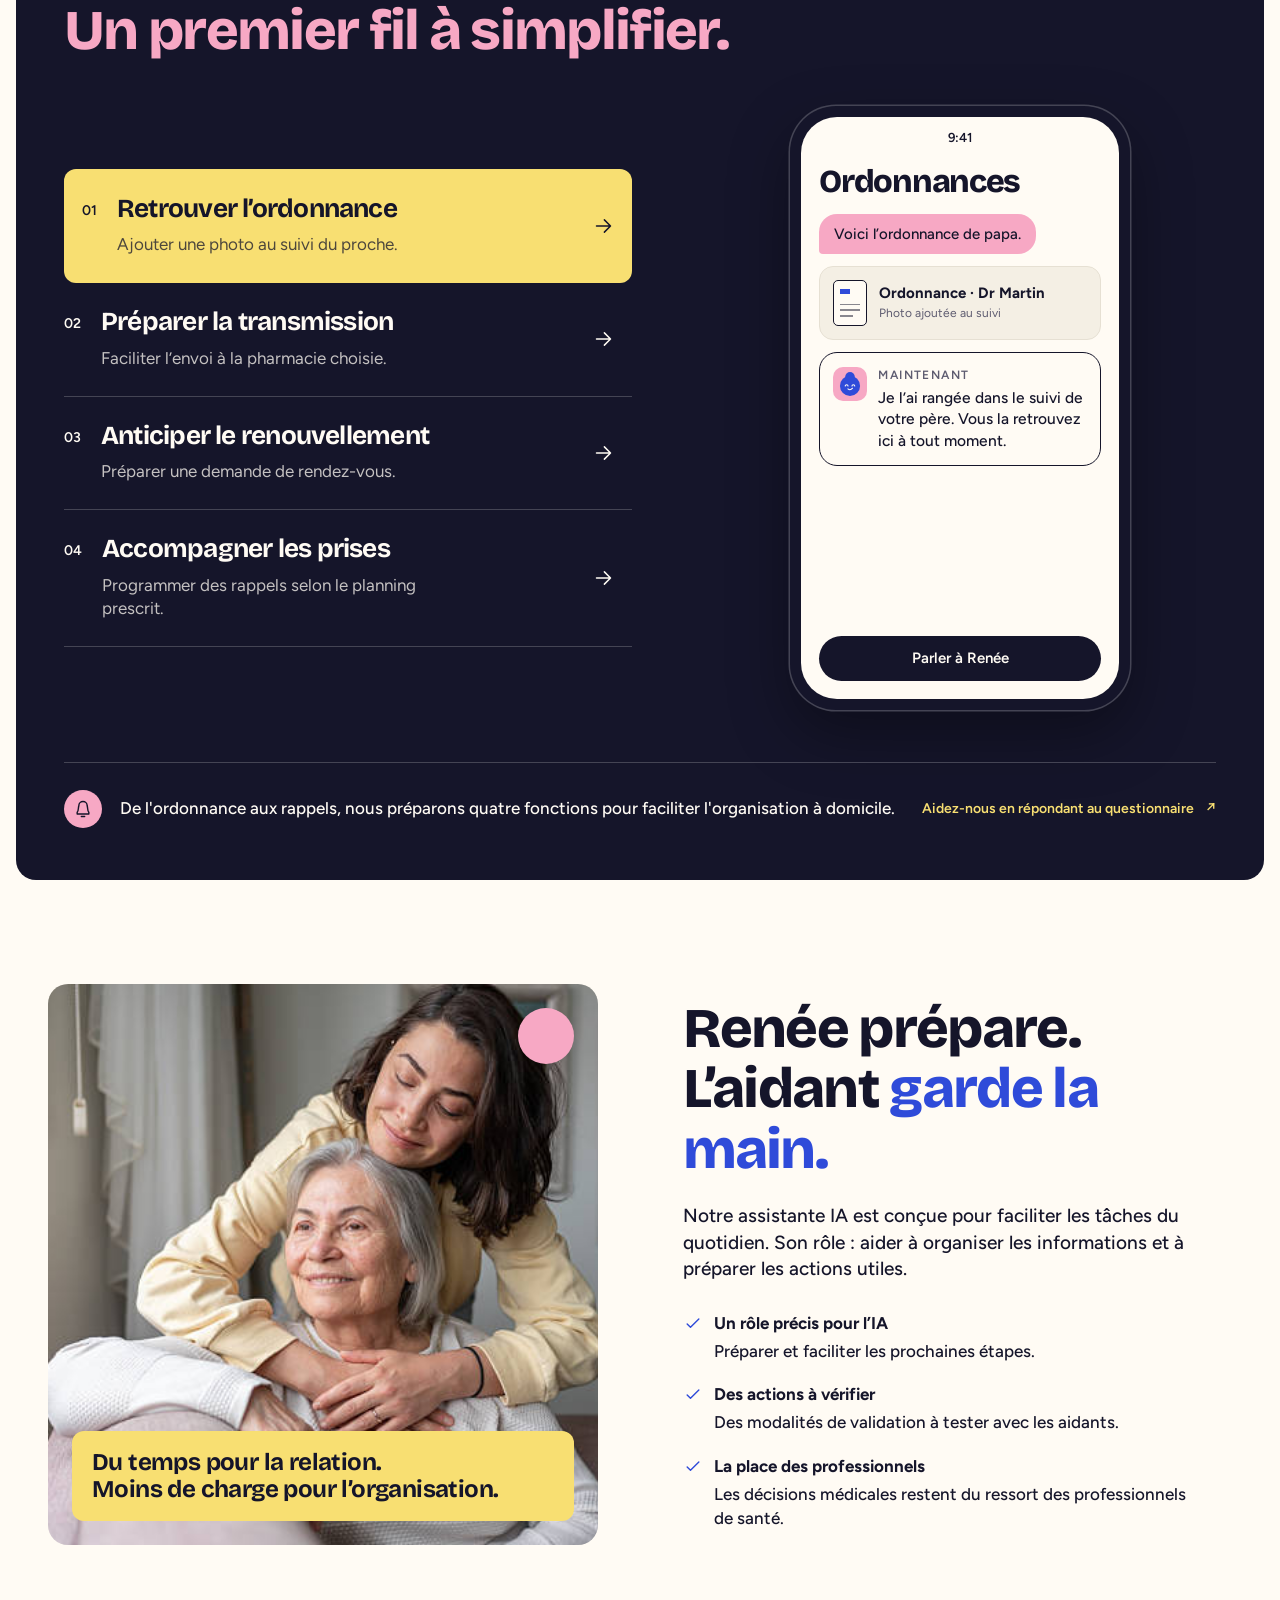
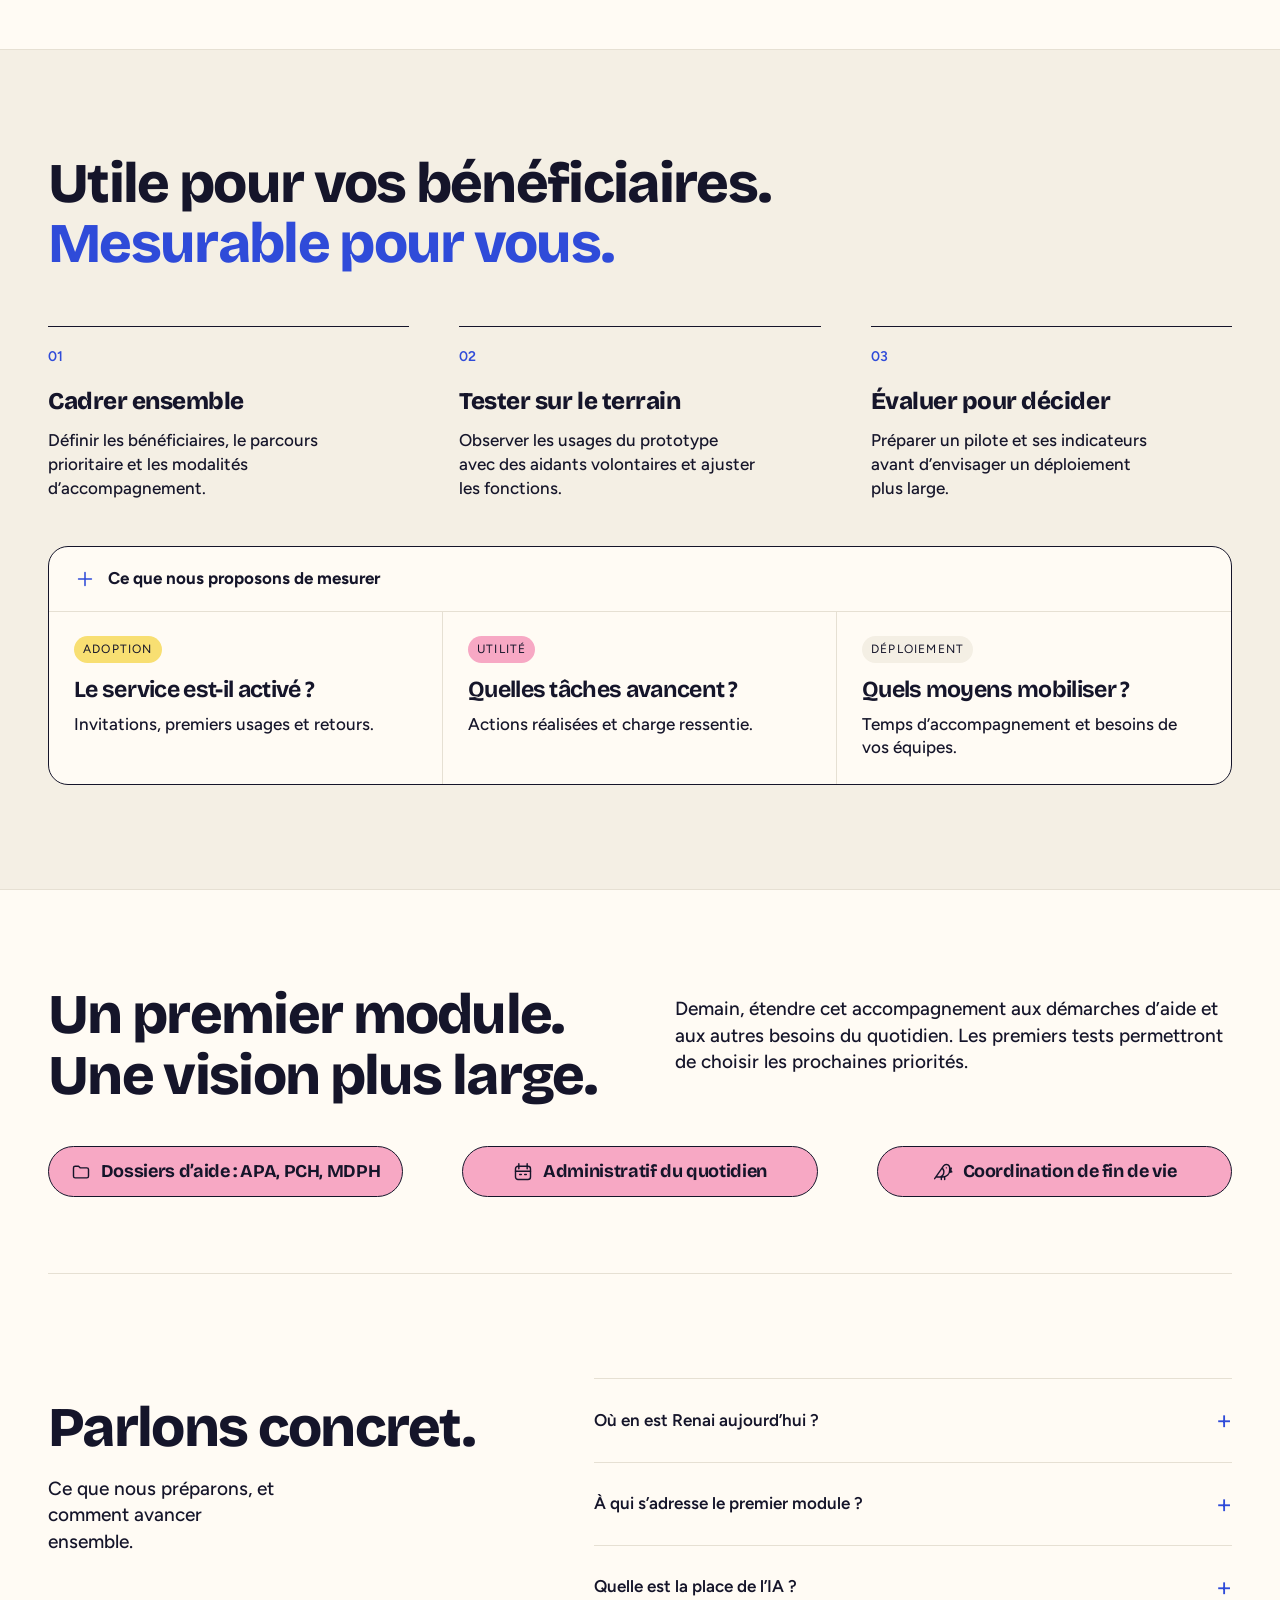
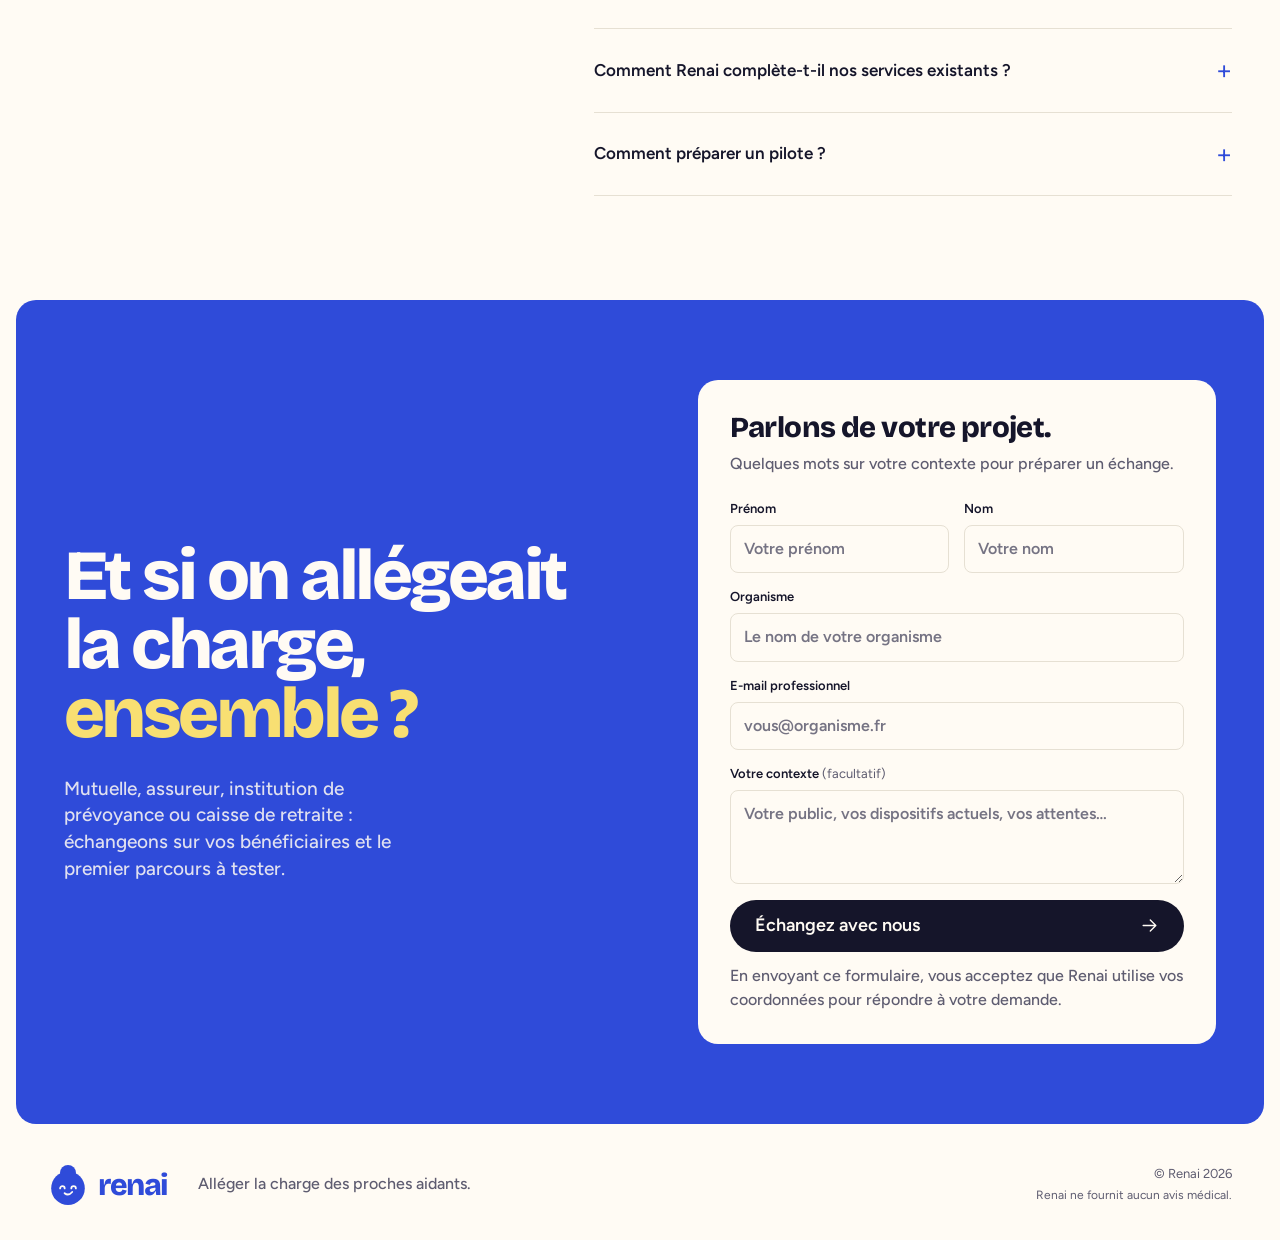
==== commit 51aec4ae: "Liens Tally : ajouter utm_source=landing-page Co-Authored-By: Claude Opus 5.5 <noreply@anthropic.com" ====
--- a/index.html
+++ b/index.html
@@ -1,6 +1,14 @@
 <!doctype html>
 <html lang="fr">
 <head>
+  <!-- Google tag (gtag.js) -->
+  <script async src="https://www.googletagmanager.com/gtag/js?id=G-WM7BD0B0P1"></script>
+  <script>
+    window.dataLayer = window.dataLayer || [];
+    function gtag(){dataLayer.push(arguments);}
+    gtag('js', new Date());
+    gtag('config', 'G-WM7BD0B0P1');
+  </script>
   <meta charset="utf-8">
   <meta name="viewport" content="width=device-width, initial-scale=1">
   <meta name="theme-color" content="#FFFBF4">
@@ -53,7 +61,7 @@
         <h1 class="hero-enter">Alléger la charge<br>des proches<br><span class="highlight-word">aidants.<svg viewBox="0 0 340 20" aria-hidden="true"><path d="M4 12c93-13 204-10 331-5"/></svg></span></h1>
         <p class="hero-subtitle hero-enter">Et garder le fil du suivi de santé à domicile.</p>
         <p class="hero-description hero-enter">Une application pour réunir les informations, anticiper les échéances et faciliter les prochaines actions. Avec Renée, notre assistante IA.</p>
-        <div class="hero-actions hero-enter"><button class="button button-dark" data-open-demo>Devenir Partenaire <svg class="icon" aria-hidden="true"><use href="#arrow"/></svg></button><a class="text-link" href="https://tally.so/r/zxplKM">Aidez-nous en répondant au questionnaire<span aria-hidden="true">↗</span></a></div>
+        <div class="hero-actions hero-enter"><button class="button button-dark" data-open-demo>Devenir Partenaire <svg class="icon" aria-hidden="true"><use href="#arrow"/></svg></button><a class="text-link" href="https://tally.so/r/zxplKM?utm_source=landing-page">Aidez-nous en répondant au questionnaire<span aria-hidden="true">↗</span></a></div>
       </div>
       <div class="portraits hero-enter">
         <div class="frame small"><img src="assets/visiting-care.webp" alt="Une aide à domicile partage un moment de complicité avec une femme âgée, attablée dans sa cuisine" width="2048" height="2048"></div>
@@ -97,7 +105,7 @@
         <div class="solution-footer reveal"><span class="small-circle" aria-hidden="true"><svg class="icon"><use href="#bell"/></svg></span><p>De l'ordonnance aux rappels, nous préparons quatre fonctions pour faciliter l'organisation à domicile.
 
 
-</p><a class="text-link" href="https://tally.so/r/zxplKM">Aidez-nous en répondant au questionnaire<span aria-hidden="true">↗</span></a></div>
+</p><a class="text-link" href="https://tally.so/r/zxplKM?utm_source=landing-page">Aidez-nous en répondant au questionnaire<span aria-hidden="true">↗</span></a></div>
       </div>
     </section>
 
--- a/assets/css/b2b.css
+++ b/assets/css/b2b.css
@@ -1,14 +1,14 @@
-*{box-sizing:border-box}html{scroll-behavior:smooth;scroll-padding-top:100px}body{margin:0;color:var(--renee-encre);background:var(--renee-lait);font-family:var(--font-text);font-size:19px;line-height:1.55;-webkit-font-smoothing:antialiased}button,input,select,textarea{font:inherit}button,a,input,textarea,summary{-webkit-tap-highlight-color:transparent}button{cursor:pointer}button:disabled{cursor:wait}a{color:inherit;text-decoration:none}button{color:inherit}::selection{background:var(--renee-beurre);color:var(--renee-encre)}:focus-visible{outline:3px solid var(--renee-cobalt);outline-offset:5px}img{display:block;width:100%;height:auto}h1,h2,h3,p{margin:0}h1,h2,h3,.wordmark{font-family:var(--font-display);font-weight:800;letter-spacing:-.045em;line-height:1.04}h2{font-size:clamp(36px,4.25vw,58px)}h3{letter-spacing:-.025em}p{text-wrap:pretty}.wrap{width:min(1200px,calc(100% - 96px));margin-inline:auto}.section-pad{padding-block:104px}.eyebrow{font-size:14px;text-transform:uppercase;font-weight:600;letter-spacing:.12em;display:inline-flex;gap:10px;align-items:center}.section-top{display:flex;justify-content:space-between;align-items:center;gap:24px;margin-bottom:40px}.section-side-note{font-size:16px;color:var(--renee-ardoise)}.icon{width:22px;height:22px;fill:none;stroke:currentColor;stroke-width:1.7;stroke-linecap:round;stroke-linejoin:round;flex-shrink:0}.svg-library{position:absolute;width:0;height:0;overflow:hidden}.mascot{width:54px;height:54px;flex-shrink:0;color:var(--renee-cobalt)}.status-dot{height:7px;width:7px;display:inline-block;background:var(--renee-cobalt);border-radius:50%;flex-shrink:0}.button{display:inline-flex;align-items:center;justify-content:center;gap:16px;min-height:52px;padding:12px 24px;border-radius:999px;font-weight:600;font-size:18px;line-height:1.3;border:1.5px solid transparent;transition:background .22s,color .22s,transform .22s;white-space:nowrap}.button:hover{transform:translateY(-2px)}.button .icon{width:19px;height:19px;transition:transform .22s}.button:hover .icon{transform:translateX(3px)}.button-dark{background:var(--renee-encre);color:var(--renee-lait)}.button-dark:hover{background:var(--renee-cobalt)}.button-outline{border-color:var(--renee-encre);background:transparent}.button-outline:hover{background:var(--renee-beurre)}.button-small{min-height:46px;padding:10px 20px;font-size:16px}.text-link{display:inline-flex;align-items:center;gap:12px;font-weight:600;font-size:17px;border-bottom:1px solid transparent;padding-block:6px;transition:border-color .2s,gap .2s}.text-link:hover{border-bottom-color:currentColor;gap:17px}.skip-link{position:fixed;top:-80px;left:20px;z-index:100;background:var(--renee-beurre);padding:14px 20px;border-radius:12px}.skip-link:focus{top:16px}.wordmark{font-size:40px;color:var(--renee-cobalt);line-height:1;letter-spacing:-.055em;display:inline-block}.wordmark span{font-size:.53em;letter-spacing:-.045em;margin-left:1px}.site-header{position:sticky;top:0;z-index:30;background:var(--renee-lait);border-bottom:1px solid var(--renee-ligne);transition:border-color .3s}.site-header.scrolled{border-bottom-color:var(--renee-encre)}.nav-shell{height:88px;display:flex;align-items:center;justify-content:space-between;gap:30px}.desktop-nav{display:flex;align-items:center;gap:32px;margin-left:auto;margin-right:35px;font-size:16px;font-weight:500}.desktop-nav a{transition:color .2s}.desktop-nav a:hover{color:var(--renee-cobalt)}.menu-toggle{display:none}.mobile-nav[hidden]{display:none}.mobile-nav{padding:10px 24px 24px;border-top:1px solid var(--renee-ligne)}.mobile-nav a{display:block;padding:12px 0;font-weight:600}
+*{box-sizing:border-box}html{scroll-behavior:smooth;scroll-padding-top:100px}body{margin:0;color:var(--renee-encre);background:var(--renee-lait);font-family:var(--font-text);font-size:19px;line-height:1.55;-webkit-font-smoothing:antialiased}button,input,select,textarea{font:inherit}button,a,input,textarea,summary{-webkit-tap-highlight-color:transparent}button{cursor:pointer}button:disabled{cursor:wait}a{color:inherit;text-decoration:none}button{color:inherit}::selection{background:var(--renee-beurre);color:var(--renee-encre)}:focus-visible{outline:3px solid var(--renee-cobalt);outline-offset:5px}img{display:block;width:100%;height:auto}h1,h2,h3,p{margin:0}h1,h2,h3,.wordmark{font-family:var(--font-display);font-weight:800;letter-spacing:-.045em;line-height:1.04}h2{font-size:clamp(36px,4.25vw,58px)}h3{letter-spacing:-.025em}p{text-wrap:pretty}.wrap{width:min(1440px,calc(100% - 96px));margin-inline:auto}.section-pad{padding-block:104px}.eyebrow{font-size:14px;text-transform:uppercase;font-weight:600;letter-spacing:.12em;display:inline-flex;gap:10px;align-items:center}.section-top{display:flex;justify-content:space-between;align-items:center;gap:24px;margin-bottom:40px}.section-side-note{font-size:16px;color:var(--renee-ardoise)}.icon{width:22px;height:22px;fill:none;stroke:currentColor;stroke-width:1.7;stroke-linecap:round;stroke-linejoin:round;flex-shrink:0}.svg-library{position:absolute;width:0;height:0;overflow:hidden}.mascot{width:54px;height:54px;flex-shrink:0;color:var(--renee-cobalt)}.status-dot{height:7px;width:7px;display:inline-block;background:var(--renee-cobalt);border-radius:50%;flex-shrink:0}.button{display:inline-flex;align-items:center;justify-content:center;gap:16px;min-height:52px;padding:12px 24px;border-radius:999px;font-weight:600;font-size:18px;line-height:1.3;border:1.5px solid transparent;transition:background .22s,color .22s,transform .22s;white-space:nowrap}.button:hover{transform:translateY(-2px)}.button .icon{width:19px;height:19px;transition:transform .22s}.button:hover .icon{transform:translateX(3px)}.button-dark{background:var(--renee-encre);color:var(--renee-lait)}.button-dark:hover{background:var(--renee-cobalt)}.button-outline{border-color:var(--renee-encre);background:transparent}.button-outline:hover{background:var(--renee-beurre)}.button-small{min-height:46px;padding:10px 20px;font-size:16px}.text-link{display:inline-flex;align-items:center;gap:12px;font-weight:600;font-size:17px;border-bottom:1px solid transparent;padding-block:6px;transition:border-color .2s,gap .2s}.text-link:hover{border-bottom-color:currentColor;gap:17px}.skip-link{position:fixed;top:-80px;left:20px;z-index:100;background:var(--renee-beurre);padding:14px 20px;border-radius:12px}.skip-link:focus{top:16px}.wordmark{font-size:40px;color:var(--renee-cobalt);line-height:1;letter-spacing:-.055em;display:inline-block}.wordmark span{font-size:.53em;letter-spacing:-.045em;margin-left:1px}.site-header{position:sticky;top:0;z-index:30;background:var(--renee-lait);border-bottom:1px solid var(--renee-ligne);transition:border-color .3s}.site-header.scrolled{border-bottom-color:var(--renee-encre)}.nav-shell{height:88px;display:flex;align-items:center;justify-content:space-between;gap:30px}.desktop-nav{display:flex;align-items:center;gap:32px;margin-left:auto;margin-right:35px;font-size:16px;font-weight:500}.desktop-nav a{transition:color .2s}.desktop-nav a:hover{color:var(--renee-cobalt)}.menu-toggle{display:none}.mobile-nav[hidden]{display:none}.mobile-nav{padding:10px 24px 24px;border-top:1px solid var(--renee-ligne)}.mobile-nav a{display:block;padding:12px 0;font-weight:600}
 .hero{display:grid;grid-template-columns:1.13fr 1fr;gap:56px;padding-top:66px;padding-bottom:68px;align-items:center}.hero-copy .eyebrow{margin-bottom:28px;color:var(--renee-ardoise);font-size:13px;letter-spacing:.13em}.hero h1{font-size:clamp(56px,5.5vw,78px);line-height:.96;color:var(--renee-cobalt);letter-spacing:-.055em}.highlight-word{position:relative;display:inline-block;z-index:0}.highlight-word svg{position:absolute;bottom:-11px;left:-4%;width:111%;height:20px;z-index:-1;overflow:visible}.highlight-word path{fill:none;stroke:var(--renee-beurre);stroke-width:12;stroke-linecap:round;stroke-dasharray:340;stroke-dashoffset:0}.hero-subtitle{font-family:var(--font-display);font-weight:700;letter-spacing:-.02em;font-size:26px;line-height:1.2;margin-top:30px;max-width:450px}.hero-description{font-size:19px;color:var(--renee-ardoise);max-width:490px;line-height:1.6;margin-top:17px}.hero-actions{display:flex;align-items:center;gap:22px;flex-wrap:wrap;margin-top:28px}.hero-actions .text-link{font-size:16px}.hero-note{font-size:13px;color:var(--renee-ardoise);margin-top:18px;display:flex;align-items:center;gap:9px}.tiny-ring{display:inline-block;width:10px;height:10px;flex-shrink:0;border:1.5px solid currentColor;border-radius:50%}.hero-scene{min-height:525px;height:100%;max-height:560px;background:var(--renee-bonbon);border-radius:20px;position:relative;display:flex;flex-direction:column;align-items:center;justify-content:center;overflow:hidden;padding:64px 32px 65px}.scene-orbit{position:absolute;border-radius:50%;pointer-events:none}.orbit-one{width:270px;height:270px;background:var(--renee-cobalt);right:-102px;top:-135px}.orbit-two{width:170px;height:170px;background:var(--renee-beurre);left:-68px;bottom:-75px}.scene-cross{font-family:var(--font-display);font-size:56px;color:var(--renee-cobalt);position:absolute;left:25px;top:53px;line-height:1;opacity:.8}.scene-label{position:absolute;top:25px;left:25px;display:flex;align-items:center;gap:8px;font-size:13px;font-weight:600;color:var(--renee-encre)}.conversation-card{width:100%;max-width:365px;position:relative;background:var(--renee-lait);border:1.5px solid var(--renee-encre);border-radius:20px;padding:22px 20px 16px;z-index:1;animation:float-card 7s ease-in-out infinite}.assistant-heading{display:flex;align-items:center;gap:10px;padding-bottom:19px;border-bottom:1px solid var(--renee-ligne)}.assistant-heading .mascot{width:44px;height:44px}.assistant-heading strong{font-family:var(--font-display);font-weight:800;font-size:24px;letter-spacing:-.025em;display:block;line-height:1.1}.assistant-heading div>span{display:block;font-size:12px;color:var(--renee-ardoise);margin-top:4px}.small-badge{font-size:12px!important;font-weight:600;line-height:1.3;border:1px solid var(--renee-ligne);padding:6px 8px;border-radius:99px;white-space:nowrap;margin-left:auto}.conversation-content{padding-top:20px;min-height:241px;display:flex;flex-direction:column;gap:13px}.chat-user{background:var(--renee-bonbon);padding:12px 15px;border-radius:20px 20px 6px 20px;font-size:16px;align-self:flex-end;max-width:88%;line-height:1.45}.chat-assistant{align-self:flex-start;max-width:95%;font-size:17px;line-height:1.4;padding:0 5px}.chat-label{font-size:12px;color:var(--renee-ardoise);letter-spacing:.1em;display:block;margin-bottom:6px}.chat-assistant p{font-family:var(--font-display);font-weight:600;letter-spacing:-.015em}.preview-task{display:flex;align-items:center;gap:10px;padding:12px 10px;border:1px solid var(--renee-ligne);border-radius:12px;margin-top:auto}.task-icon{background:var(--renee-sable);width:32px;height:36px;border-radius:8px;display:grid;place-items:center;flex-shrink:0}.task-icon .icon{width:19px;height:19px}.preview-task strong{font-size:13px;display:block;line-height:1.3}.preview-task div>span{font-size:12px;color:var(--renee-ardoise);display:block;margin-top:4px}.task-status{font-size:12px;padding:5px 6px;border-radius:99px;background:var(--renee-bonbon);white-space:nowrap;margin-left:auto}.prototype-tabs{display:flex;justify-content:space-between;gap:3px;border-top:1px solid var(--renee-ligne);padding-top:13px;margin-top:17px}.prototype-tabs button{padding:6px 8px;border:0;background:transparent;font-size:12px;border-radius:99px;transition:background .2s,color .2s}.prototype-tabs button[aria-selected=true]{background:var(--renee-encre);color:var(--renee-lait)}.prototype-tabs button:hover{background:var(--renee-sable);color:var(--renee-encre)}.scene-caption{position:absolute;bottom:38px;font-family:var(--font-display);font-size:18px;font-weight:700;letter-spacing:-.02em;display:flex;gap:8px;align-items:center}.caption-dash{width:18px;height:2px;background:var(--renee-encre)}.prototype-disclaimer{font-size:12px;position:absolute;bottom:17px;color:var(--renee-encre)}.audience-strip{border-top:1px solid var(--renee-ligne);border-bottom:1px solid var(--renee-ligne)}.audience-inner{padding-block:28px;display:flex;align-items:center;justify-content:space-between;gap:40px}.audience-inner>span{font-size:14px;color:var(--renee-ardoise);line-height:1.4}.audiences{display:flex;flex-wrap:wrap;gap:46px;align-items:center}.audiences span{font-family:var(--font-display);font-size:23px;font-weight:700;letter-spacing:-.03em}
 .problem-layout{display:grid;grid-template-columns:1fr .95fr;gap:96px;align-items:center}.problem-title h2{margin-bottom:26px}.pink-underline{background:var(--renee-bonbon);padding:0 5px;box-decoration-break:clone;-webkit-box-decoration-break:clone}.problem-title p{max-width:460px;color:var(--renee-ardoise);font-size:19px}.problem-title p+p{margin-top:16px}.pain-row{display:flex;align-items:flex-start;gap:21px;padding-block:25px;border-bottom:1px solid var(--renee-ligne)}.pain-row:first-child{padding-top:8px}.pain-row:last-child{border-bottom:0;padding-bottom:8px}.pain-number{font-size:14px;color:var(--renee-cobalt);font-weight:600;padding-top:5px}.pain-row h3{font-size:25px;margin-bottom:9px;line-height:1.2}.pain-row p{color:var(--renee-ardoise);font-size:17px;max-width:340px}.pain-row>.icon{margin-left:auto;width:24px;height:24px;color:var(--renee-cobalt);margin-top:4px}
-.solution-section{background:var(--renee-encre);color:var(--renee-lait);border-radius:20px;margin-inline:16px;scroll-margin-top:104px}.solution-section .section-pad{padding-top:80px;padding-bottom:52px}.outlined-badge{border:1px solid var(--renee-lait);border-radius:99px;padding:7px 13px;font-size:13px}.solution-intro{display:flex;gap:56px;align-items:flex-end;justify-content:space-between;margin-bottom:44px}.solution-intro h2{font-size:clamp(36px,4vw,54px)}.solution-intro h2 span{color:var(--renee-bonbon)}.solution-intro>p{font-size:18px;max-width:300px;color:var(--renee-lait);opacity:.78}.module-layout{display:grid;grid-template-columns:1fr .9fr;gap:72px;align-items:center}.module-steps{display:flex;flex-direction:column;gap:0}.module-step{display:flex;align-items:center;gap:20px;text-align:left;border:0;border-bottom:1px solid #444454;background:transparent;color:var(--renee-lait);padding:25px 18px 25px 0;transition:color .3s,background .3s,padding .3s;border-radius:0;width:100%}.module-step:first-child{border-top:1px solid #444454}.module-step.active{color:var(--renee-encre);background:var(--renee-beurre);border-radius:12px;padding-left:18px;border-color:transparent}.step-number{font-size:14px;font-weight:600;align-self:flex-start;margin-top:6px}.module-step strong{font-family:var(--font-display);font-size:26px;font-weight:700;line-height:1.1;letter-spacing:-.03em;display:block}.module-step small{display:block;font-size:16px;margin-top:10px;opacity:.75;max-width:360px}.module-step>.icon{margin-left:auto;width:21px}.module-step:not(.active):hover{color:var(--renee-beurre)}.module-preview{border:1.5px solid var(--renee-lait);background:var(--renee-lait);color:var(--renee-encre);border-radius:20px;min-height:438px;padding:27px 30px}.module-preview-top{display:flex;align-items:center;justify-content:space-between;margin-bottom:24px}.module-preview-top .wordmark{font-size:25px}.preview-greeting{display:block;font-size:13px;color:var(--renee-ardoise);margin-bottom:6px}.module-preview h3{font-size:30px;line-height:1.03;min-height:65px;color:var(--renee-cobalt)}.module-demo{margin-top:23px;min-height:119px}.demo-document{background:var(--renee-sable);border-radius:12px;border:1px solid var(--renee-ligne);padding:17px;display:flex;gap:16px;align-items:center}.document-sheet{width:47px;height:65px;border:1.5px solid var(--renee-encre);border-radius:5px;background:var(--renee-lait);padding:11px 8px;display:flex;flex-direction:column;gap:5px;flex-shrink:0}.document-sheet span{height:2px;background:var(--renee-encre);width:100%;opacity:.5}.document-sheet span:first-child{width:50%;height:5px;background:var(--renee-cobalt);opacity:1;margin-bottom:6px}.document-sheet span:last-child{width:64%}.demo-document strong{font-size:16px;display:block}.demo-document small{color:var(--renee-ardoise);font-size:13px;display:block;margin-top:5px}.demo-detail{display:flex;justify-content:space-between;margin-top:10px;font-size:12px;color:var(--renee-ardoise)}.demo-detail span:last-child{color:var(--renee-cobalt)}.module-ai{margin-top:22px;display:flex;gap:12px;align-items:center}.module-ai .mascot{width:42px;height:42px}.module-ai span{font-size:12px;letter-spacing:.1em;color:var(--renee-ardoise)}.module-ai p{font-size:16px;font-weight:500;line-height:1.4;margin-top:3px;max-width:320px}.module-disclaimer{font-size:12px;line-height:1.45;color:var(--renee-ardoise);border-top:1px solid var(--renee-ligne);padding-top:13px;margin-top:18px}.demo-pharmacy{border:1px solid var(--renee-ligne);padding:15px;border-radius:12px;background:var(--renee-sable)}.demo-pharmacy>div{display:flex;gap:11px;align-items:center;font-size:16px;font-weight:600}.demo-pharmacy .pharmacy-cross{background:var(--renee-cobalt);color:var(--renee-lait);border-radius:8px;font-size:25px;width:31px;height:31px;display:grid;place-items:center}.demo-pharmacy small{font-size:12px;color:var(--renee-ardoise)}.demo-pharmacy p{font-size:13px;border-top:1px solid var(--renee-ligne);margin-top:12px;padding-top:9px;display:flex;align-items:center;gap:8px}.demo-pharmacy p .icon{width:15px}.demo-calendar{border:1px solid var(--renee-ligne);border-radius:12px;padding:14px;background:var(--renee-sable);display:flex;align-items:center;gap:15px}.calendar-tile{border:1px solid var(--renee-encre);border-radius:8px;overflow:hidden;width:55px;text-align:center;flex-shrink:0}.calendar-tile small{font-size:12px;background:var(--renee-bonbon);display:block;font-weight:600;padding:3px}.calendar-tile strong{font-family:var(--font-display);font-size:25px;display:block;background:var(--renee-lait);padding:3px}.demo-calendar p{font-size:16px;font-weight:600}.demo-calendar span{display:block;color:var(--renee-ardoise);font-size:12px;margin-top:4px}.demo-pill-row{padding:11px 12px;border:1px solid var(--renee-ligne);border-radius:8px;display:flex;align-items:center;gap:10px;background:var(--renee-sable)}.demo-pill-row+.demo-pill-row{margin-top:7px}.demo-pill-row strong{font-size:14px}.demo-pill-row>span{font-size:13px;color:var(--renee-ardoise)}.demo-toggle{width:28px;height:17px;border-radius:99px;background:var(--renee-cobalt);margin-left:auto;display:flex;align-items:center;justify-content:flex-end;padding:3px}.demo-toggle:after{content:"";width:11px;height:11px;background:var(--renee-lait);border-radius:50%}.solution-footer{border-top:1px solid #444454;margin-top:52px;padding-top:27px;display:flex;align-items:center;gap:18px}.small-circle{width:38px;height:38px;background:var(--renee-bonbon);border-radius:50%;display:grid;place-items:center;color:var(--renee-encre);font-size:25px}.solution-footer p{font-size:16px;line-height:1.5}.solution-footer .text-link{margin-left:auto;color:var(--renee-beurre);font-size:14px}
+.solution-section{background:var(--renee-encre);color:var(--renee-lait);border-radius:20px;margin-inline:16px;scroll-margin-top:104px}.solution-section .section-pad{padding-top:80px;padding-bottom:52px}.outlined-badge{border:1px solid var(--renee-lait);border-radius:99px;padding:7px 13px;font-size:13px}.solution-intro{display:flex;gap:56px;align-items:flex-end;justify-content:space-between;margin-bottom:44px}.solution-intro h2{font-size:clamp(36px,4vw,54px)}.solution-intro h2 span{color:var(--renee-bonbon)}.solution-intro>p{font-size:18px;max-width:300px;color:var(--renee-lait);opacity:.78}.module-layout{display:grid;grid-template-columns:1fr .9fr;gap:72px;align-items:center}.module-steps{display:flex;flex-direction:column;gap:0}.module-step{display:flex;align-items:center;gap:20px;text-align:left;border:0;border-bottom:1px solid #444454;background:transparent;color:var(--renee-lait);padding:25px 18px 25px 0;transition:color .3s,background .3s,padding .3s;border-radius:0;width:100%}.module-step:first-child{border-top:1px solid #444454}.module-step.active{color:var(--renee-encre);background:var(--renee-beurre);border-radius:12px;padding-left:18px;border-color:transparent}.step-number{font-size:14px;font-weight:600;align-self:flex-start;margin-top:6px}.module-step strong{font-family:var(--font-display);font-size:26px;font-weight:700;line-height:1.1;letter-spacing:-.03em;display:block}.module-step small{display:block;font-size:16px;margin-top:10px;opacity:.75;max-width:360px}.module-step>.icon{margin-left:auto;width:21px}.module-step:not(.active):hover{color:var(--renee-beurre)}.module-preview{border:1.5px solid var(--renee-lait);background:var(--renee-lait);color:var(--renee-encre);border-radius:20px;min-height:438px;padding:27px 30px}.module-preview-top{display:flex;align-items:center;justify-content:space-between;margin-bottom:24px}.module-preview-top .wordmark{font-size:25px}.preview-greeting{display:block;font-size:13px;color:var(--renee-ardoise);margin-bottom:6px}.module-preview h3{font-size:30px;line-height:1.03;min-height:65px;color:var(--renee-cobalt)}.module-demo{margin-top:23px;min-height:119px}.demo-document{background:var(--renee-sable);border-radius:12px;border:1px solid var(--renee-ligne);padding:17px;display:flex;gap:16px;align-items:center}.document-sheet{width:47px;height:65px;border:1.5px solid var(--renee-encre);border-radius:5px;background:var(--renee-lait);padding:11px 8px;display:flex;flex-direction:column;gap:5px;flex-shrink:0}.document-sheet span{height:2px;background:var(--renee-encre);width:100%;opacity:.5}.document-sheet span:first-child{width:50%;height:5px;background:var(--renee-cobalt);opacity:1;margin-bottom:6px}.document-sheet span:last-child{width:64%}.demo-document strong{font-size:16px;display:block}.demo-document small{color:var(--renee-ardoise);font-size:13px;display:block;margin-top:5px}.demo-detail{display:flex;justify-content:space-between;margin-top:10px;font-size:12px;color:var(--renee-ardoise)}.demo-detail span:last-child{color:var(--renee-cobalt)}.module-ai{margin-top:22px;display:flex;gap:12px;align-items:center}.module-ai .mascot{width:42px;height:42px}.module-ai span{font-size:12px;letter-spacing:.1em;color:var(--renee-ardoise)}.module-ai p{font-size:16px;font-weight:500;line-height:1.4;margin-top:3px;max-width:320px}.module-disclaimer{font-size:16px;line-height:1.45;color:var(--renee-ardoise);border-top:1px solid var(--renee-ligne);padding-top:13px;margin-top:18px}.demo-pharmacy{border:1px solid var(--renee-ligne);padding:15px;border-radius:12px;background:var(--renee-sable)}.demo-pharmacy>div{display:flex;gap:11px;align-items:center;font-size:16px;font-weight:600}.demo-pharmacy .pharmacy-cross{background:var(--renee-cobalt);color:var(--renee-lait);border-radius:8px;font-size:25px;width:31px;height:31px;display:grid;place-items:center}.demo-pharmacy small{font-size:12px;color:var(--renee-ardoise)}.demo-pharmacy p{font-size:13px;border-top:1px solid var(--renee-ligne);margin-top:12px;padding-top:9px;display:flex;align-items:center;gap:8px}.demo-pharmacy p .icon{width:15px}.demo-calendar{border:1px solid var(--renee-ligne);border-radius:12px;padding:14px;background:var(--renee-sable);display:flex;align-items:center;gap:15px}.calendar-tile{border:1px solid var(--renee-encre);border-radius:8px;overflow:hidden;width:55px;text-align:center;flex-shrink:0}.calendar-tile small{font-size:12px;background:var(--renee-bonbon);display:block;font-weight:600;padding:3px}.calendar-tile strong{font-family:var(--font-display);font-size:25px;display:block;background:var(--renee-lait);padding:3px}.demo-calendar p{font-size:16px;font-weight:600}.demo-calendar span{display:block;color:var(--renee-ardoise);font-size:12px;margin-top:4px}.demo-pill-row{padding:11px 12px;border:1px solid var(--renee-ligne);border-radius:8px;display:flex;align-items:center;gap:10px;background:var(--renee-sable)}.demo-pill-row+.demo-pill-row{margin-top:7px}.demo-pill-row strong{font-size:14px}.demo-pill-row>span{font-size:13px;color:var(--renee-ardoise)}.demo-toggle{width:28px;height:17px;border-radius:99px;background:var(--renee-cobalt);margin-left:auto;display:flex;align-items:center;justify-content:flex-end;padding:3px}.demo-toggle:after{content:"";width:11px;height:11px;background:var(--renee-lait);border-radius:50%}.solution-footer{border-top:1px solid #444454;margin-top:52px;padding-top:27px;display:flex;align-items:center;gap:18px}.small-circle{width:38px;height:38px;background:var(--renee-bonbon);border-radius:50%;display:grid;place-items:center;color:var(--renee-encre);font-size:25px}.solution-footer p{font-size:16px;line-height:1.5}.solution-footer .text-link{margin-left:auto;color:var(--renee-beurre);font-size:14px}
 .human-section{display:grid;grid-template-columns:1fr 1fr;gap:85px;align-items:center}.human-photo{position:relative;border-radius:20px;background:var(--renee-sable);overflow:hidden;aspect-ratio:1/1.02}.human-photo img{width:100%;height:100%;object-fit:cover;object-position:50% 45%;transition:transform 1.2s cubic-bezier(.2,.7,.2,1)}.human-photo:hover img{transform:scale(1.025)}.photo-caption{position:absolute;bottom:24px;left:24px;right:24px;background:var(--renee-beurre);padding:18px 20px;border-radius:12px;font-family:var(--font-display);font-size:24px;font-weight:700;line-height:1.12;letter-spacing:-.025em}.photo-dot{width:56px;height:56px;border-radius:50%;background:var(--renee-bonbon);position:absolute;right:24px;top:24px}.human-copy .eyebrow{margin-bottom:24px}.human-copy h2{font-size:clamp(36px,4vw,53px);margin-bottom:23px}.human-copy h2 span{color:var(--renee-cobalt)}.human-copy>p{font-size:18px;color:var(--renee-ardoise)}.human-principles{margin-top:29px;display:flex;flex-direction:column;gap:20px}.human-principles>div{display:flex;align-items:flex-start;gap:11px}.human-principles .icon{color:var(--renee-cobalt);width:20px;height:20px;margin-top:2px}.human-principles strong{display:block;font-size:17px}.human-principles span{display:block;font-size:14px;color:var(--renee-ardoise);line-height:1.45;margin-top:4px}
-.pilot-section{background:var(--renee-sable);border-top:1px solid var(--renee-ligne);border-bottom:1px solid var(--renee-ligne)}.pilot-heading{display:flex;align-items:flex-end;gap:60px;justify-content:space-between}.pilot-heading h2 span{color:var(--renee-cobalt)}.pilot-heading>p{max-width:320px;font-size:18px;color:var(--renee-ardoise)}.pilot-process{display:grid;grid-template-columns:repeat(3,1fr);gap:50px;margin-top:51px}.pilot-process article{border-top:1.5px solid var(--renee-encre);padding-top:20px}.process-number{font-size:14px;font-weight:600;color:var(--renee-cobalt);display:block;margin-bottom:21px}.pilot-process h3{font-size:25px;margin-bottom:13px}.pilot-process p{font-size:17px;color:var(--renee-ardoise);max-width:320px}.measurement{margin-top:46px;background:var(--renee-lait);border-radius:20px;border:1.5px solid var(--renee-encre);overflow:hidden}.measurement-title{display:flex;align-items:center;gap:12px;padding:20px 25px;border-bottom:1px solid var(--renee-ligne)}.measurement-title .icon{color:var(--renee-cobalt)}.measurement-title strong{font-size:17px}.measurement-title>span{margin-left:auto;font-size:12px;color:var(--renee-ardoise)}.measurement-grid{display:grid;grid-template-columns:repeat(3,1fr)}.measurement-grid>div{padding:24px 25px;border-right:1px solid var(--renee-ligne)}.measurement-grid>div:last-child{border:0}.measurement-grid span{font-size:12px;text-transform:uppercase;letter-spacing:.1em;display:inline-block;border-radius:99px;background:var(--renee-beurre);padding:5px 9px;margin-bottom:13px}.measurement-grid>div:nth-child(2) span{background:var(--renee-bonbon)}.measurement-grid>div:nth-child(3) span{background:var(--renee-sable)}.measurement-grid strong{display:block;font-family:var(--font-display);font-size:23px;font-weight:700;letter-spacing:-.03em;line-height:1.2}.measurement-grid p{margin-top:9px;font-size:14px;color:var(--renee-ardoise)}.roadmap-section{display:grid;grid-template-columns:1fr 1fr;gap:28px 70px;padding-top:76px;padding-bottom:76px;border-bottom:1px solid var(--renee-ligne);align-items:center}.roadmap-section h2{font-size:36px;margin-top:19px}.roadmap-section>p{color:var(--renee-ardoise);font-size:18px;max-width:455px}.roadmap-tags{display:flex;flex-wrap:wrap;gap:10px;grid-column:2}.roadmap-tags span{font-size:13px;border:1px solid var(--renee-ligne);border-radius:99px;padding:8px 13px}
-.faq-section{display:grid;grid-template-columns:.7fr 1fr;gap:100px}.faq-intro h2{font-size:45px;margin-top:20px}.faq-intro p{font-size:17px;color:var(--renee-ardoise);margin-top:17px;max-width:230px}.faq-list details{border-top:1px solid var(--renee-ligne)}.faq-list details:last-child{border-bottom:1px solid var(--renee-ligne)}.faq-list summary{cursor:pointer;list-style:none;font-weight:600;font-size:18px;display:flex;gap:30px;justify-content:space-between;align-items:center;padding-block:23px;line-height:1.4}.faq-list summary::-webkit-details-marker{display:none}.faq-plus{font-weight:400;font-size:26px;color:var(--renee-cobalt);flex-shrink:0;transition:transform .3s}.faq-list details[open] .faq-plus{transform:rotate(45deg)}.faq-answer{color:var(--renee-ardoise);font-size:17px;line-height:1.65;padding:0 32px 23px 0;animation:answer-in .35s ease-out}.contact-section{background:var(--renee-cobalt);color:var(--renee-lait);padding-block:80px;border-radius:20px;margin-inline:16px}.contact-layout{display:grid;grid-template-columns:1fr .95fr;gap:88px;align-items:center}.contact-copy .eyebrow{color:var(--renee-lait);opacity:.8;margin-bottom:30px;font-size:13px}.contact-copy h2{font-size:clamp(46px,5.5vw,72px);line-height:.98}.contact-copy h2 span{color:var(--renee-beurre)}.contact-copy>p{font-size:19px;max-width:365px;margin-top:27px;opacity:.85}.contact-note{font-size:13px;display:flex;align-items:center;gap:10px;margin-top:33px}.contact-form-wrap{background:var(--renee-lait);color:var(--renee-encre);border-radius:20px;padding:32px}.contact-form-wrap h3{font-size:29px;line-height:1.1}.form-intro{font-size:14px;color:var(--renee-ardoise);margin-top:9px;margin-bottom:24px}.contact-form-wrap label{display:block;font-size:13px;font-weight:600;line-height:1.4;margin-bottom:15px}.contact-form-wrap input,.contact-form-wrap textarea{display:block;width:100%;border:1px solid var(--renee-ligne);border-radius:8px;background:var(--renee-lait);padding:12px 13px;min-height:46px;margin-top:7px;font-size:16px;color:var(--renee-encre);transition:border-color .2s}.contact-form-wrap textarea{resize:vertical;min-height:82px}.contact-form-wrap input::placeholder,.contact-form-wrap textarea::placeholder{color:var(--renee-ardoise);opacity:.85}.contact-form-wrap input:focus,.contact-form-wrap textarea:focus{border-color:var(--renee-cobalt)}.form-row{display:grid;grid-template-columns:1fr 1fr;gap:15px}.optional{font-weight:400;color:var(--renee-ardoise)}.form-submit{width:100%;margin-top:1px}.form-submit .icon{margin-left:auto}.form-note{color:var(--renee-ardoise);font-size:12px;line-height:1.5;margin-top:12px}.form-status{font-size:14px;color:var(--renee-brique);margin-top:10px}.form-status:empty{display:none}.honeypot{position:absolute!important;left:-10000px!important;width:1px;height:1px;overflow:hidden}.site-footer{padding-top:41px;padding-bottom:35px;display:flex;align-items:center;gap:30px;flex-wrap:wrap}.site-footer p{font-size:14px;color:var(--renee-ardoise)}.footer-legal{margin-left:auto;display:flex;flex-direction:column;align-items:flex-end;gap:4px;text-align:right;font-size:13px;color:var(--renee-ardoise)}.footer-legal small{font-size:12px}
+.pilot-section{background:var(--renee-sable);border-top:1px solid var(--renee-ligne);border-bottom:1px solid var(--renee-ligne)}.pilot-heading{display:flex;align-items:flex-end;gap:60px;justify-content:space-between}.pilot-heading h2 span{color:var(--renee-cobalt)}.pilot-heading>p{max-width:320px;font-size:18px;color:var(--renee-ardoise)}.pilot-process{display:grid;grid-template-columns:repeat(3,1fr);gap:50px;margin-top:51px}.pilot-process article{border-top:1.5px solid var(--renee-encre);padding-top:20px}.process-number{font-size:14px;font-weight:600;color:var(--renee-cobalt);display:block;margin-bottom:21px}.pilot-process h3{font-size:25px;margin-bottom:13px}.pilot-process p{font-size:17px;color:var(--renee-ardoise);max-width:320px}.measurement{margin-top:46px;background:var(--renee-lait);border-radius:20px;border:1.5px solid var(--renee-encre);overflow:hidden}.measurement-title{display:flex;align-items:center;gap:12px;padding:20px 25px;border-bottom:1px solid var(--renee-ligne)}.measurement-title .icon{color:var(--renee-cobalt)}.measurement-title strong{font-size:17px}.measurement-title>span{margin-left:auto;font-size:12px;color:var(--renee-ardoise)}.measurement-grid{display:grid;grid-template-columns:repeat(3,1fr)}.measurement-grid>div{padding:24px 25px;border-right:1px solid var(--renee-ligne)}.measurement-grid>div:last-child{border:0}.measurement-grid span{font-size:12px;text-transform:uppercase;letter-spacing:.1em;display:inline-block;border-radius:99px;background:var(--renee-beurre);padding:5px 9px;margin-bottom:13px}.measurement-grid>div:nth-child(2) span{background:var(--renee-bonbon)}.measurement-grid>div:nth-child(3) span{background:var(--renee-sable)}.measurement-grid strong{display:block;font-family:var(--font-display);font-size:23px;font-weight:700;letter-spacing:-.03em;line-height:1.2}.measurement-grid p{margin-top:9px;font-size:16px;color:var(--renee-ardoise)}.roadmap-section{display:grid;grid-template-columns:1fr 1fr;gap:28px 70px;padding-top:76px;padding-bottom:76px;border-bottom:1px solid var(--renee-ligne);align-items:center}.roadmap-section h2{font-size:36px;margin-top:19px}.roadmap-section>p{color:var(--renee-ardoise);font-size:18px;max-width:455px}.roadmap-tags{display:flex;flex-wrap:wrap;gap:10px;grid-column:2}.roadmap-tags span{font-size:13px;border:1px solid var(--renee-ligne);border-radius:99px;padding:8px 13px}
+.faq-section{display:grid;grid-template-columns:.7fr 1fr;gap:100px}.faq-intro h2{font-size:45px;margin-top:20px}.faq-intro p{font-size:17px;color:var(--renee-ardoise);margin-top:17px;max-width:230px}.faq-list details{border-top:1px solid var(--renee-ligne)}.faq-list details:last-child{border-bottom:1px solid var(--renee-ligne)}.faq-list summary{cursor:pointer;list-style:none;font-weight:600;font-size:18px;display:flex;gap:30px;justify-content:space-between;align-items:center;padding-block:23px;line-height:1.4}.faq-list summary::-webkit-details-marker{display:none}.faq-plus{font-weight:400;font-size:26px;color:var(--renee-cobalt);flex-shrink:0;transition:transform .3s}.faq-list details[open] .faq-plus{transform:rotate(45deg)}.faq-answer{color:var(--renee-ardoise);font-size:17px;line-height:1.65;padding:0 32px 23px 0;animation:answer-in .35s ease-out}.contact-section{background:var(--renee-cobalt);color:var(--renee-lait);padding-block:80px;border-radius:20px;margin-inline:16px}.contact-layout{display:grid;grid-template-columns:1fr .95fr;gap:88px;align-items:center}.contact-copy .eyebrow{color:var(--renee-lait);opacity:.8;margin-bottom:30px;font-size:13px}.contact-copy h2{font-size:clamp(46px,5.5vw,72px);line-height:.98}.contact-copy h2 span{color:var(--renee-beurre)}.contact-copy>p{font-size:19px;max-width:365px;margin-top:27px;opacity:.85}.contact-note{font-size:13px;display:flex;align-items:center;gap:10px;margin-top:33px}.contact-form-wrap{background:var(--renee-lait);color:var(--renee-encre);border-radius:20px;padding:32px}.contact-form-wrap h3{font-size:29px;line-height:1.1}.form-intro{font-size:16px;color:var(--renee-ardoise);margin-top:9px;margin-bottom:24px}.contact-form-wrap label{display:block;font-size:13px;font-weight:600;line-height:1.4;margin-bottom:15px}.contact-form-wrap input,.contact-form-wrap textarea{display:block;width:100%;border:1px solid var(--renee-ligne);border-radius:8px;background:var(--renee-lait);padding:12px 13px;min-height:46px;margin-top:7px;font-size:16px;color:var(--renee-encre);transition:border-color .2s}.contact-form-wrap textarea{resize:vertical;min-height:82px}.contact-form-wrap input::placeholder,.contact-form-wrap textarea::placeholder{color:var(--renee-ardoise);opacity:.85}.contact-form-wrap input:focus,.contact-form-wrap textarea:focus{border-color:var(--renee-cobalt)}.form-row{display:grid;grid-template-columns:1fr 1fr;gap:15px}.optional{font-weight:400;color:var(--renee-ardoise)}.form-submit{width:100%;margin-top:1px}.form-submit .icon{margin-left:auto}.form-note{color:var(--renee-ardoise);font-size:16px;line-height:1.5;margin-top:12px}.form-status{font-size:16px;color:var(--renee-brique);margin-top:10px}.form-status:empty{display:none}.honeypot{position:absolute!important;left:-10000px!important;width:1px;height:1px;overflow:hidden}.site-footer{padding-top:41px;padding-bottom:35px;display:flex;align-items:center;gap:30px;flex-wrap:wrap}.site-footer p{font-size:16px;color:var(--renee-ardoise)}.footer-legal{margin-left:auto;display:flex;flex-direction:column;align-items:flex-end;gap:4px;text-align:right;font-size:13px;color:var(--renee-ardoise)}.footer-legal small{font-size:12px}
 .modal{padding:0;border:1.5px solid var(--renee-encre);border-radius:20px;max-width:600px;width:calc(100% - 40px);max-height:90dvh;background:var(--renee-lait);color:var(--renee-encre);overscroll-behavior:contain;box-shadow:var(--shadow-modal)}.modal::backdrop{background:rgba(21,21,42,.55)}.modal[open]{animation:modal-in .3s ease-out}.modal-close{position:absolute;right:15px;top:12px;border:1px solid var(--renee-ligne);background:var(--renee-lait);width:36px;height:36px;border-radius:50%;font-size:25px;line-height:1;display:grid;place-items:center;z-index:3}.modal-close:hover{background:var(--renee-bonbon)}.modal-body{padding:40px}.modal h2{font-size:40px;color:var(--renee-cobalt);margin-top:18px}.modal-body>p{font-size:16px;color:var(--renee-ardoise);margin-top:15px}.modal-demo{background:var(--renee-bonbon);border-radius:20px;padding:26px;margin-top:24px;min-height:225px}.modal-demo h3{font-size:25px;margin-bottom:15px}.modal-demo>p{font-size:16px;margin-top:14px}.modal-controls{display:flex;gap:15px;align-items:center;justify-content:space-between;margin-top:21px}.modal-controls #demo-counter{font-size:14px;color:var(--renee-ardoise)}.modal-controls #demo-prev{padding:12px 18px;font-size:23px}.modal-contact{margin-top:17px;font-size:14px}.request-modal #request-text{display:block;width:100%;min-height:245px;resize:vertical;border:1px solid var(--renee-ligne);background:var(--renee-sable);border-radius:12px;padding:16px;font-size:16px;line-height:1.6;margin-top:20px}.request-actions{display:flex;gap:12px;margin-top:18px;flex-wrap:wrap}.request-actions .button{font-size:16px;padding-inline:18px}.body-modal-open{overflow:hidden}.content-switch{animation:answer-in .32s ease-out}.motion-ready .reveal{opacity:0;transform:translateY(25px);transition:opacity .7s cubic-bezier(.2,.65,.25,1),transform .8s cubic-bezier(.2,.65,.25,1);transition-delay:var(--reveal-delay,0ms)}.motion-ready .reveal.visible{opacity:1;transform:translateY(0)}.motion-ready .hero-enter{animation:hero-in .85s cubic-bezier(.2,.7,.25,1) both}.hero-copy .hero-enter:nth-child(2){animation-delay:90ms}.hero-copy .hero-enter:nth-child(3){animation-delay:170ms}.hero-copy .hero-enter:nth-child(4){animation-delay:240ms}.hero-copy .hero-enter:nth-child(5){animation-delay:300ms}.hero-copy .hero-enter:nth-child(6){animation-delay:360ms}.hero-scene.hero-enter{animation-delay:170ms}.motion-ready .highlight-word path{animation:underline-in 1.1s .8s ease-out both}@keyframes float-card{0%,100%{transform:translateY(0)}50%{transform:translateY(-9px)}}@keyframes hero-in{from{opacity:0;transform:translateY(24px)}to{opacity:1;transform:translateY(0)}}@keyframes underline-in{from{stroke-dashoffset:340}to{stroke-dashoffset:0}}@keyframes answer-in{from{opacity:0;transform:translateY(6px)}to{opacity:1;transform:translateY(0)}}@keyframes modal-in{from{opacity:0;transform:translateY(12px)}to{opacity:1;transform:translateY(0)}}
 @media(min-width:1500px){.hero{padding-top:80px;padding-bottom:80px}.hero-scene{min-height:550px}.hero h1{font-size:84px}}@media(max-width:1100px){.wrap{width:calc(100% - 64px)}.hero{gap:30px}.hero h1{font-size:65px}.hero-actions{gap:13px}.hero-actions .button{font-size:16px;padding-inline:19px}.hero-description{font-size:18px}.hero-subtitle{font-size:24px}.hero-scene{padding-inline:21px}.hero-note{font-size:12px}.desktop-nav{gap:22px;margin-right:10px}.problem-layout{gap:45px}.module-layout{gap:40px}.module-step strong{font-size:24px}.human-section{gap:48px}.contact-layout{gap:44px}.audiences{gap:28px}.audiences span{font-size:21px}.faq-section{gap:65px}.pilot-heading{gap:35px}.pilot-heading h2{font-size:47px}.contact-form-wrap{padding:25px}}
-@media(max-width:850px){.wrap{width:calc(100% - 48px)}.section-pad{padding-block:72px}.desktop-nav{display:none}.hero{grid-template-columns:1fr 1fr;gap:24px;padding-top:45px;padding-bottom:45px}.hero h1{font-size:54px}.hero-scene{min-height:500px;padding-inline:17px}.hero-subtitle{font-size:22px}.hero-description{font-size:17px}.hero-actions .text-link{font-size:14px}.assistant-heading{gap:6px}.assistant-heading .mascot{width:38px;height:38px}.assistant-heading .small-badge{display:none}.conversation-card{padding:17px 14px 13px}.preview-task{gap:6px}.preview-task strong{font-size:12px}.task-status{font-size:11px}.conversation-content{min-height:240px}.audience-inner{gap:20px}.audiences{gap:15px}.audiences span{font-size:18px}.audience-inner>span{font-size:12px}.problem-layout{gap:30px}.problem-title h2{font-size:40px}.pain-row{gap:13px}.pain-row h3{font-size:22px}.pain-row p{font-size:16px}.solution-intro{align-items:flex-start;gap:25px}.solution-intro h2{font-size:39px}.solution-intro>p{font-size:16px;max-width:210px}.module-layout{gap:28px}.module-step{gap:12px;padding-block:23px}.module-step strong{font-size:21px}.module-step small{font-size:13px}.module-preview{padding:22px;min-height:430px}.module-preview h3{font-size:28px}.human-section{gap:30px}.human-copy h2{font-size:39px}.human-copy>p{font-size:17px}.photo-caption{font-size:21px;left:18px;right:18px;bottom:18px;padding:15px}.pilot-heading{display:block}.pilot-heading>p{max-width:520px;margin-top:22px}.pilot-process{gap:25px}.measurement-title>span{display:none}.measurement-grid>div{padding:20px}.measurement-grid strong{font-size:20px}.contact-copy h2{font-size:55px}.contact-layout{gap:35px}.contact-copy>p{font-size:17px}.contact-form-wrap{padding:23px}.contact-form-wrap h3{font-size:24px}.contact-copy .eyebrow{font-size:12px}.faq-section{grid-template-columns:.65fr 1fr;gap:40px}.faq-intro h2{font-size:37px}}
-@media(max-width:680px){html{scroll-padding-top:88px}.wrap{width:calc(100% - 40px)}.nav-shell{height:75px;gap:14px}.wordmark{font-size:34px}.nav-cta{margin-left:auto;font-size:13px;min-height:40px;padding:9px 14px;gap:8px}.nav-cta .icon{width:15px}.menu-toggle{display:flex;flex-direction:column;justify-content:center;gap:5px;width:34px;height:40px;background:transparent;border:0;padding:5px}.menu-toggle span{height:1.5px;width:23px;background:var(--renee-encre);transition:transform .25s}.menu-toggle[aria-expanded=true] span:first-child{transform:translateY(3.25px) rotate(45deg)}.menu-toggle[aria-expanded=true] span:last-child{transform:translateY(-3.25px) rotate(-45deg)}.hero{grid-template-columns:1fr;gap:34px;padding-top:40px;padding-bottom:32px}.hero-copy .eyebrow{margin-bottom:23px;font-size:12px}.hero h1{font-size:clamp(50px,12vw,72px);line-height:.97}.hero-subtitle{font-size:24px;max-width:350px;margin-top:27px}.hero-description{font-size:18px;max-width:470px}.hero-actions{gap:14px;margin-top:24px}.hero-actions .button{font-size:16px;min-height:52px;padding-inline:20px}.hero-note{font-size:12px}.hero-scene{min-height:475px;max-height:490px;padding:62px 25px 68px}.conversation-card{max-width:330px;padding:20px 18px 15px}.assistant-heading .mascot{width:43px;height:43px}.assistant-heading .small-badge{display:block}.conversation-content{min-height:211px}.chat-user{font-size:14px}.chat-assistant{font-size:17px}.preview-task strong{font-size:13px}.preview-task{gap:9px}.task-status{font-size:12px}.scene-cross{top:48px;left:20px;font-size:45px}.scene-label{top:21px;left:23px}.scene-caption{font-size:18px}.audience-inner{display:block;padding-block:23px}.audience-inner>span{font-size:13px}.audience-inner>span br{display:none}.audiences{display:grid;grid-template-columns:1fr 1fr;gap:13px 20px;margin-top:17px}.audiences span{font-size:22px}.section-pad{padding-block:64px}.section-top{margin-bottom:30px;gap:15px}.section-top .section-side-note{display:none}.section-top .eyebrow{font-size:12px;letter-spacing:.1em}.problem-layout{grid-template-columns:1fr;gap:34px}.problem-title h2{font-size:clamp(37px,8.7vw,50px)}.problem-title p{font-size:18px;max-width:100%}.pain-row{padding-block:23px}.pain-row h3{font-size:25px}.pain-row p{font-size:17px;max-width:100%}.pain-row>.icon{width:21px}.solution-section{margin-inline:8px;border-radius:20px}.solution-section .wrap{width:calc(100% - 40px)}.solution-section .section-pad{padding-block:51px 36px}.outlined-badge{font-size:12px;padding:6px 10px}.solution-intro{display:block;margin-bottom:30px}.solution-intro h2{font-size:clamp(35px,8.1vw,46px)}.solution-intro>p{margin-top:20px;max-width:350px;font-size:17px}.module-layout{grid-template-columns:1fr;gap:30px}.module-step{padding-block:18px;gap:14px}.module-step strong{font-size:24px}.module-step small{font-size:14px;margin-top:7px}.module-preview{min-height:422px;padding:24px}.module-preview h3{font-size:30px}.module-demo{min-height:110px}.module-ai p{font-size:16px}.solution-footer{flex-wrap:wrap;gap:13px;margin-top:33px;padding-top:25px}.solution-footer .text-link{width:100%;margin-left:0;margin-top:8px}.human-section{grid-template-columns:1fr;gap:35px}.human-photo{aspect-ratio:1.08/1}.human-copy h2{font-size:43px}.human-copy>p{font-size:18px}.human-principles{gap:19px}.human-principles strong{font-size:18px}.human-principles span{font-size:16px}.photo-caption{font-size:25px;max-width:330px}.pilot-heading h2{font-size:clamp(35px,8vw,47px)}.pilot-process{grid-template-columns:1fr;gap:28px;margin-top:32px}.pilot-process article{display:grid;grid-template-columns:32px 1fr;gap:9px 14px;padding-top:21px}.process-number{grid-row:span 2;margin:4px 0 0}.pilot-process h3{font-size:25px;margin:0}.pilot-process p{grid-column:2;font-size:17px;max-width:100%}.measurement{margin-top:32px}.measurement-title{padding:17px 20px;gap:10px}.measurement-title strong{font-size:14px}.measurement-grid{grid-template-columns:1fr}.measurement-grid>div{border-right:0;border-bottom:1px solid var(--renee-ligne);padding:22px}.measurement-grid strong{font-size:25px}.measurement-grid p{font-size:16px}.roadmap-section{grid-template-columns:1fr;gap:23px;padding-block:55px}.roadmap-section h2{font-size:36px}.roadmap-section>p{font-size:18px}.roadmap-tags{grid-column:1;gap:7px}.roadmap-tags span{font-size:12px;padding:7px 10px}.faq-section{grid-template-columns:1fr;gap:29px}.faq-intro h2{font-size:43px}.faq-intro p{max-width:100%;font-size:17px}.faq-list summary{font-size:17px;padding-block:21px;gap:15px}.contact-section{margin-inline:8px;padding-block:49px;border-radius:20px}.contact-section .wrap{width:calc(100% - 40px)}.contact-layout{grid-template-columns:1fr;gap:34px}.contact-copy h2{font-size:clamp(48px,12vw,65px)}.contact-copy .eyebrow{margin-bottom:23px}.contact-copy>p{font-size:18px;margin-top:23px;max-width:100%}.contact-note{margin-top:24px}.contact-form-wrap{padding:24px}.contact-form-wrap h3{font-size:28px}.contact-form-wrap label{font-size:14px}.contact-form-wrap input,.contact-form-wrap textarea{font-size:19px}.form-row{gap:12px}.form-note{font-size:13px}.site-footer{gap:15px 20px;padding-top:32px;padding-bottom:29px}.site-footer p{font-size:13px;width:calc(100% - 120px)}.footer-legal{margin-left:0;width:100%;align-items:flex-start;text-align:left;font-size:12px;padding-top:14px;border-top:1px solid var(--renee-ligne)}.modal-body{padding:35px 24px 25px}.modal h2{font-size:34px}.modal-demo{padding:20px}.modal-controls{gap:10px}.modal-controls .button{font-size:14px;padding-inline:16px}.modal-controls #demo-counter{font-size:12px}.request-actions .button{flex:1}.request-modal #request-text{font-size:17px}}
+@media(max-width:850px){.wrap{width:calc(100% - 48px)}.section-pad{padding-block:72px}.desktop-nav{display:none}.hero{grid-template-columns:1fr 1fr;gap:24px;padding-top:45px;padding-bottom:45px}.hero h1{font-size:54px}.hero-scene{min-height:500px;padding-inline:17px}.hero-subtitle{font-size:22px}.hero-description{font-size:17px}.hero-actions .text-link{font-size:14px}.assistant-heading{gap:6px}.assistant-heading .mascot{width:38px;height:38px}.assistant-heading .small-badge{display:none}.conversation-card{padding:17px 14px 13px}.preview-task{gap:6px}.preview-task strong{font-size:12px}.task-status{font-size:12px}.conversation-content{min-height:240px}.audience-inner{gap:20px}.audiences{gap:15px}.audiences span{font-size:18px}.audience-inner>span{font-size:12px}.problem-layout{gap:30px}.problem-title h2{font-size:40px}.pain-row{gap:13px}.pain-row h3{font-size:22px}.pain-row p{font-size:16px}.solution-intro{align-items:flex-start;gap:25px}.solution-intro h2{font-size:39px}.solution-intro>p{font-size:16px;max-width:210px}.module-layout{gap:28px}.module-step{gap:12px;padding-block:23px}.module-step strong{font-size:21px}.module-step small{font-size:13px}.module-preview{padding:22px;min-height:430px}.module-preview h3{font-size:28px}.human-section{gap:30px}.human-copy h2{font-size:39px}.human-copy>p{font-size:17px}.photo-caption{font-size:21px;left:18px;right:18px;bottom:18px;padding:15px}.pilot-heading{display:block}.pilot-heading>p{max-width:520px;margin-top:22px}.pilot-process{gap:25px}.measurement-title>span{display:none}.measurement-grid>div{padding:20px}.measurement-grid strong{font-size:20px}.contact-copy h2{font-size:55px}.contact-layout{gap:35px}.contact-copy>p{font-size:17px}.contact-form-wrap{padding:23px}.contact-form-wrap h3{font-size:24px}.contact-copy .eyebrow{font-size:12px}.faq-section{grid-template-columns:.65fr 1fr;gap:40px}.faq-intro h2{font-size:37px}}
+@media(max-width:680px){html{scroll-padding-top:88px}.wrap{width:calc(100% - 40px)}.nav-shell{height:75px;gap:14px}.wordmark{font-size:34px}.nav-cta{margin-left:auto;font-size:13px;min-height:40px;padding:9px 14px;gap:8px}.nav-cta .icon{width:15px}.menu-toggle{display:flex;flex-direction:column;justify-content:center;gap:5px;width:34px;height:40px;background:transparent;border:0;padding:5px}.menu-toggle span{height:1.5px;width:23px;background:var(--renee-encre);transition:transform .25s}.menu-toggle[aria-expanded=true] span:first-child{transform:translateY(3.25px) rotate(45deg)}.menu-toggle[aria-expanded=true] span:last-child{transform:translateY(-3.25px) rotate(-45deg)}.hero{grid-template-columns:1fr;gap:34px;padding-top:40px;padding-bottom:32px}.hero-copy .eyebrow{margin-bottom:23px;font-size:12px}.hero h1{font-size:clamp(50px,12vw,72px);line-height:.97}.hero-subtitle{font-size:24px;max-width:350px;margin-top:27px}.hero-description{font-size:18px;max-width:470px}.hero-actions{gap:14px;margin-top:24px}.hero-actions .button{font-size:16px;min-height:52px;padding-inline:20px}.hero-note{font-size:12px}.hero-scene{min-height:475px;max-height:490px;padding:62px 25px 68px}.conversation-card{max-width:330px;padding:20px 18px 15px}.assistant-heading .mascot{width:43px;height:43px}.assistant-heading .small-badge{display:block}.conversation-content{min-height:211px}.chat-user{font-size:14px}.chat-assistant{font-size:17px}.preview-task strong{font-size:13px}.preview-task{gap:9px}.task-status{font-size:12px}.scene-cross{top:48px;left:20px;font-size:45px}.scene-label{top:21px;left:23px}.scene-caption{font-size:18px}.audience-inner{display:block;padding-block:23px}.audience-inner>span{font-size:13px}.audience-inner>span br{display:none}.audiences{display:grid;grid-template-columns:1fr 1fr;gap:13px 20px;margin-top:17px}.audiences span{font-size:22px}.section-pad{padding-block:64px}.section-top{margin-bottom:30px;gap:15px}.section-top .section-side-note{display:none}.section-top .eyebrow{font-size:12px;letter-spacing:.1em}.problem-layout{grid-template-columns:1fr;gap:34px}.problem-title h2{font-size:clamp(37px,8.7vw,50px)}.problem-title p{font-size:18px;max-width:100%}.pain-row{padding-block:23px}.pain-row h3{font-size:25px}.pain-row p{font-size:17px;max-width:100%}.pain-row>.icon{width:21px}.solution-section{margin-inline:8px;border-radius:20px}.solution-section .wrap{width:calc(100% - 40px)}.solution-section .section-pad{padding-block:51px 36px}.outlined-badge{font-size:12px;padding:6px 10px}.solution-intro{display:block;margin-bottom:30px}.solution-intro h2{font-size:clamp(35px,8.1vw,46px)}.solution-intro>p{margin-top:20px;max-width:350px;font-size:17px}.module-layout{grid-template-columns:1fr;gap:30px}.module-step{padding-block:18px;gap:14px}.module-step strong{font-size:24px}.module-step small{font-size:14px;margin-top:7px}.module-preview{min-height:422px;padding:24px}.module-preview h3{font-size:30px}.module-demo{min-height:110px}.module-ai p{font-size:16px}.solution-footer{flex-wrap:wrap;gap:13px;margin-top:33px;padding-top:25px}.solution-footer .text-link{width:100%;margin-left:0;margin-top:8px}.human-section{grid-template-columns:1fr;gap:35px}.human-photo{aspect-ratio:1.08/1}.human-copy h2{font-size:43px}.human-copy>p{font-size:18px}.human-principles{gap:19px}.human-principles strong{font-size:18px}.human-principles span{font-size:16px}.photo-caption{font-size:25px;max-width:330px}.pilot-heading h2{font-size:clamp(35px,8vw,47px)}.pilot-process{grid-template-columns:1fr;gap:28px;margin-top:32px}.pilot-process article{display:grid;grid-template-columns:32px 1fr;gap:9px 14px;padding-top:21px}.process-number{grid-row:span 2;margin:4px 0 0}.pilot-process h3{font-size:25px;margin:0}.pilot-process p{grid-column:2;font-size:17px;max-width:100%}.measurement{margin-top:32px}.measurement-title{padding:17px 20px;gap:10px}.measurement-title strong{font-size:14px}.measurement-grid{grid-template-columns:1fr}.measurement-grid>div{border-right:0;border-bottom:1px solid var(--renee-ligne);padding:22px}.measurement-grid strong{font-size:25px}.measurement-grid p{font-size:16px}.roadmap-section{grid-template-columns:1fr;gap:23px;padding-block:55px}.roadmap-section h2{font-size:36px}.roadmap-section>p{font-size:18px}.roadmap-tags{grid-column:1;gap:7px}.roadmap-tags span{font-size:12px;padding:7px 10px}.faq-section{grid-template-columns:1fr;gap:29px}.faq-intro h2{font-size:43px}.faq-intro p{max-width:100%;font-size:17px}.faq-list summary{font-size:17px;padding-block:21px;gap:15px}.contact-section{margin-inline:8px;padding-block:49px;border-radius:20px}.contact-section .wrap{width:calc(100% - 40px)}.contact-layout{grid-template-columns:1fr;gap:34px}.contact-copy h2{font-size:clamp(48px,12vw,65px)}.contact-copy .eyebrow{margin-bottom:23px}.contact-copy>p{font-size:18px;margin-top:23px;max-width:100%}.contact-note{margin-top:24px}.contact-form-wrap{padding:24px}.contact-form-wrap h3{font-size:28px}.contact-form-wrap label{font-size:14px}.contact-form-wrap input,.contact-form-wrap textarea{font-size:19px}.form-row{gap:12px}.form-note{font-size:16px}.site-footer{gap:15px 20px;padding-top:32px;padding-bottom:29px}.site-footer p{font-size:16px;width:calc(100% - 120px)}.footer-legal{margin-left:0;width:100%;align-items:flex-start;text-align:left;font-size:12px;padding-top:14px;border-top:1px solid var(--renee-ligne)}.modal-body{padding:35px 24px 25px}.modal h2{font-size:34px}.modal-demo{padding:20px}.modal-controls{gap:10px}.modal-controls .button{font-size:14px;padding-inline:16px}.modal-controls #demo-counter{font-size:12px}.request-actions .button{flex:1}.request-modal #request-text{font-size:17px}}
 @media(prefers-reduced-motion:reduce){html{scroll-behavior:auto}*,*:before,*:after{animation:none!important;transition:none!important}.motion-ready .reveal{opacity:1;transform:none}.motion-ready .hero-enter{opacity:1;transform:none}.highlight-word path{stroke-dashoffset:0!important}}
 
 /* Logo du menu : personnage + logotype bas de casse */
@@ -81,7 +81,7 @@
 .phone-avatar{width:34px;height:34px;border-radius:10px;background:var(--renee-bonbon);display:grid;place-items:center;flex-shrink:0;color:var(--renee-cobalt)}
 .phone-card.is-butter .phone-avatar,.phone-card.is-sand .phone-avatar{background:var(--renee-lait)}
 .phone-avatar svg{width:24px;height:24px}
-.phone-label{display:block;font-size:10px;font-weight:600;letter-spacing:.12em;text-transform:uppercase;color:var(--renee-ardoise);margin-bottom:3px}
+.phone-label{display:block;font-size:12px;font-weight:600;letter-spacing:.12em;text-transform:uppercase;color:var(--renee-ardoise);margin-bottom:3px}
 .phone-card p{font-size:15.5px;line-height:1.38}
 .phone-attachment{display:flex;gap:12px;align-items:center;background:var(--renee-sable);border:1px solid var(--renee-ligne);border-radius:14px;padding:13px}
 .phone-attachment strong{display:block;font-size:15px;line-height:1.25}
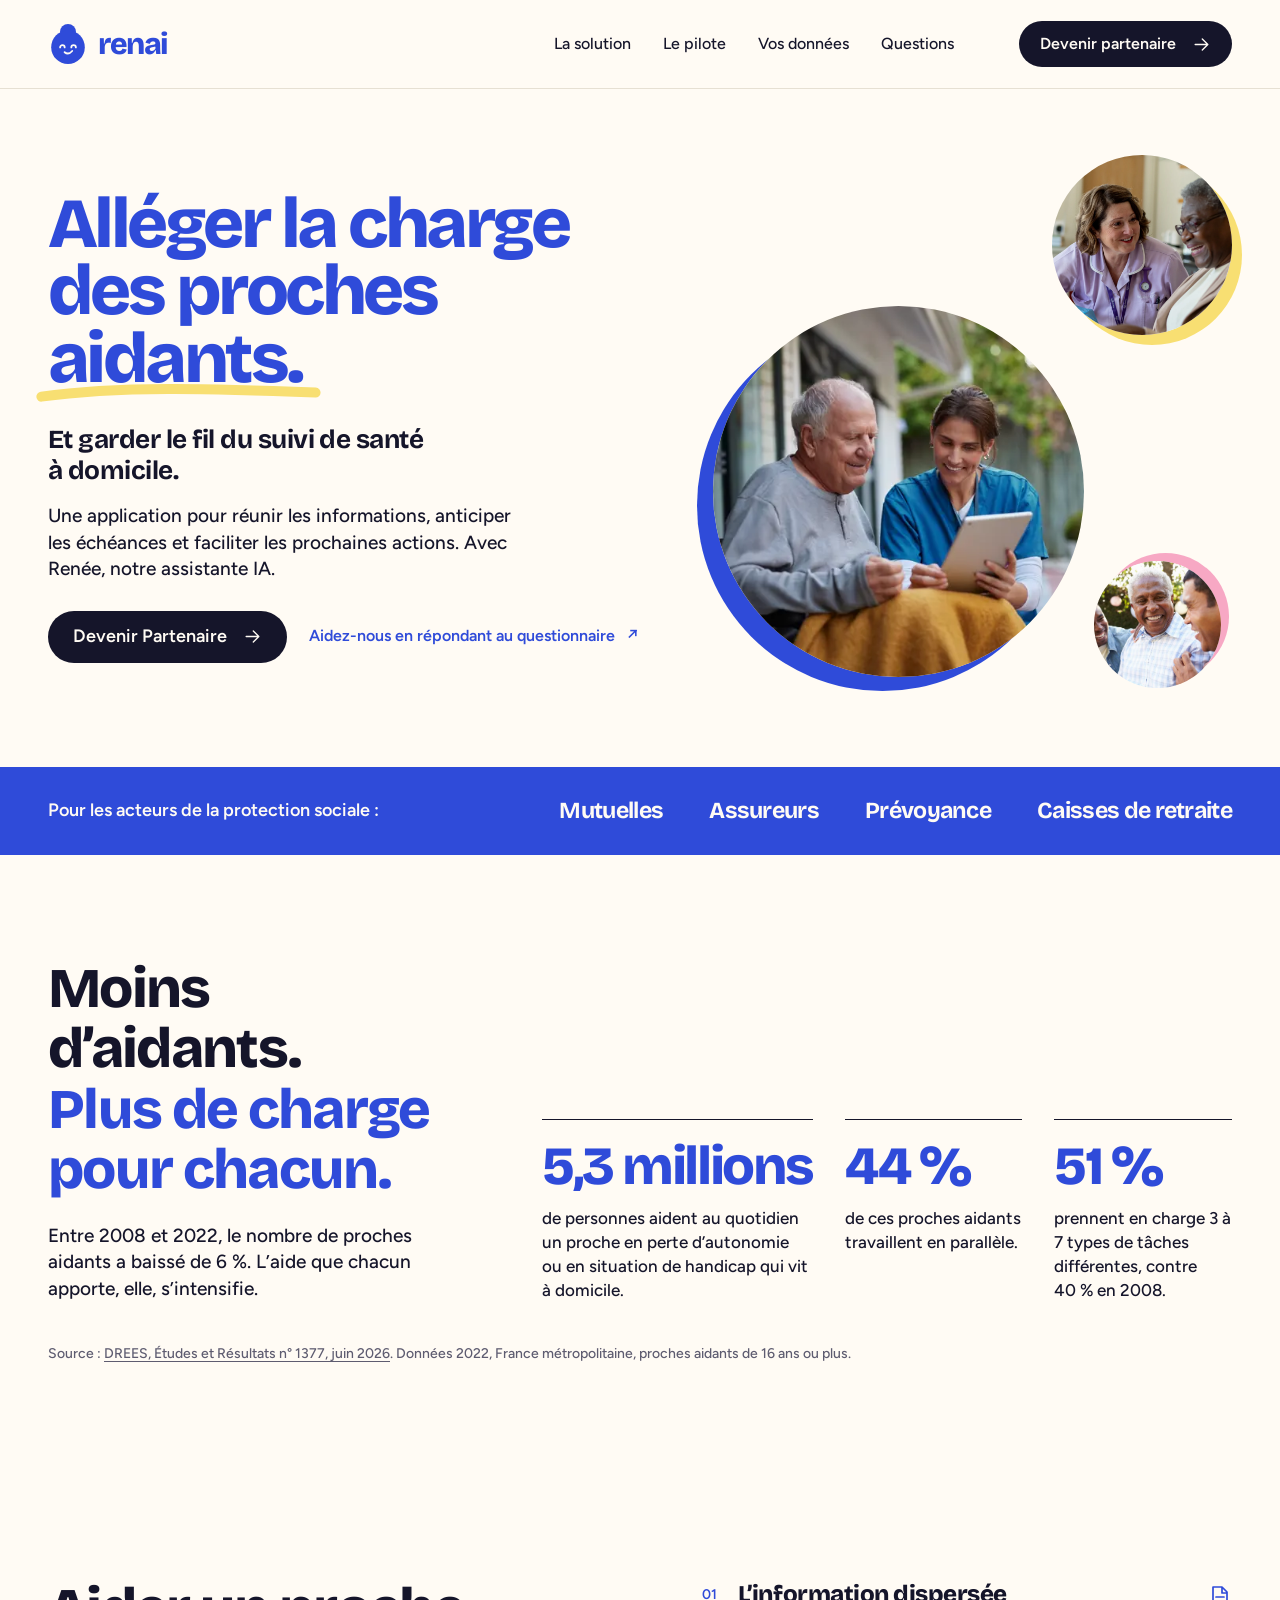
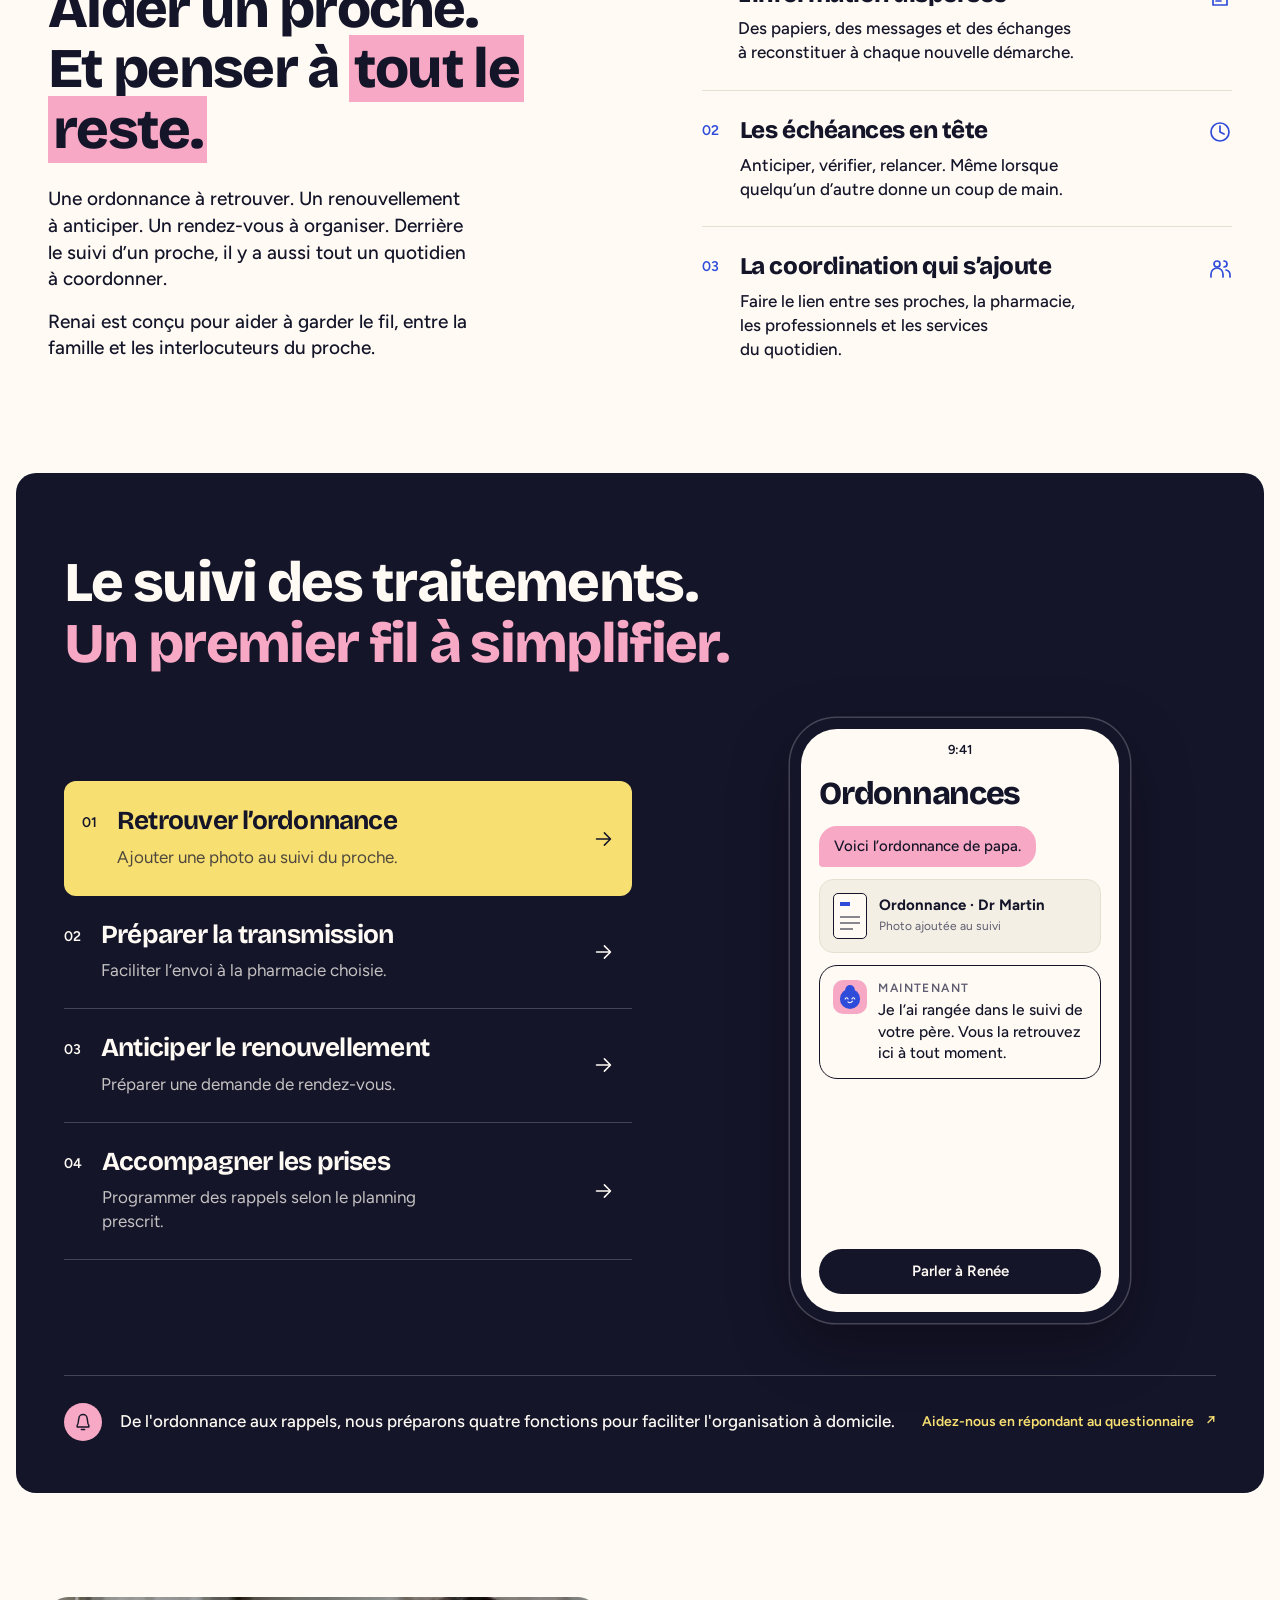
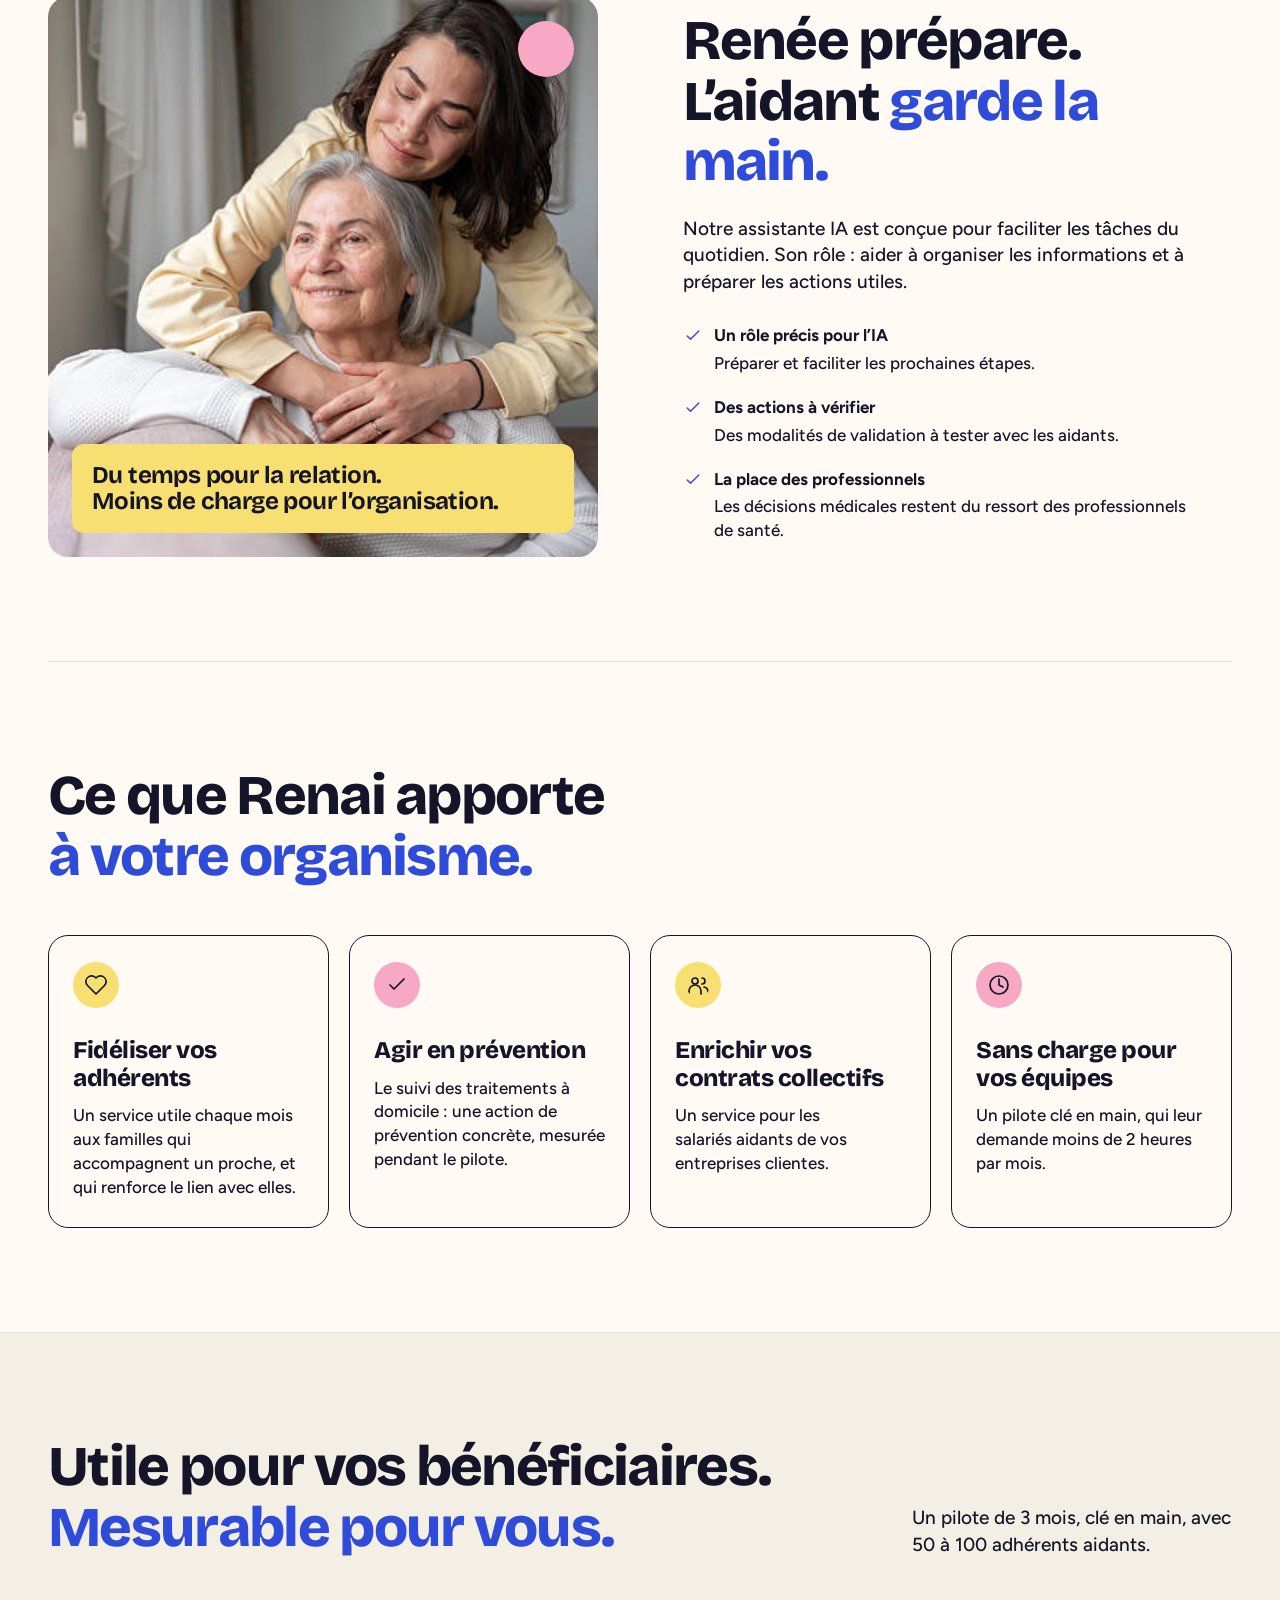
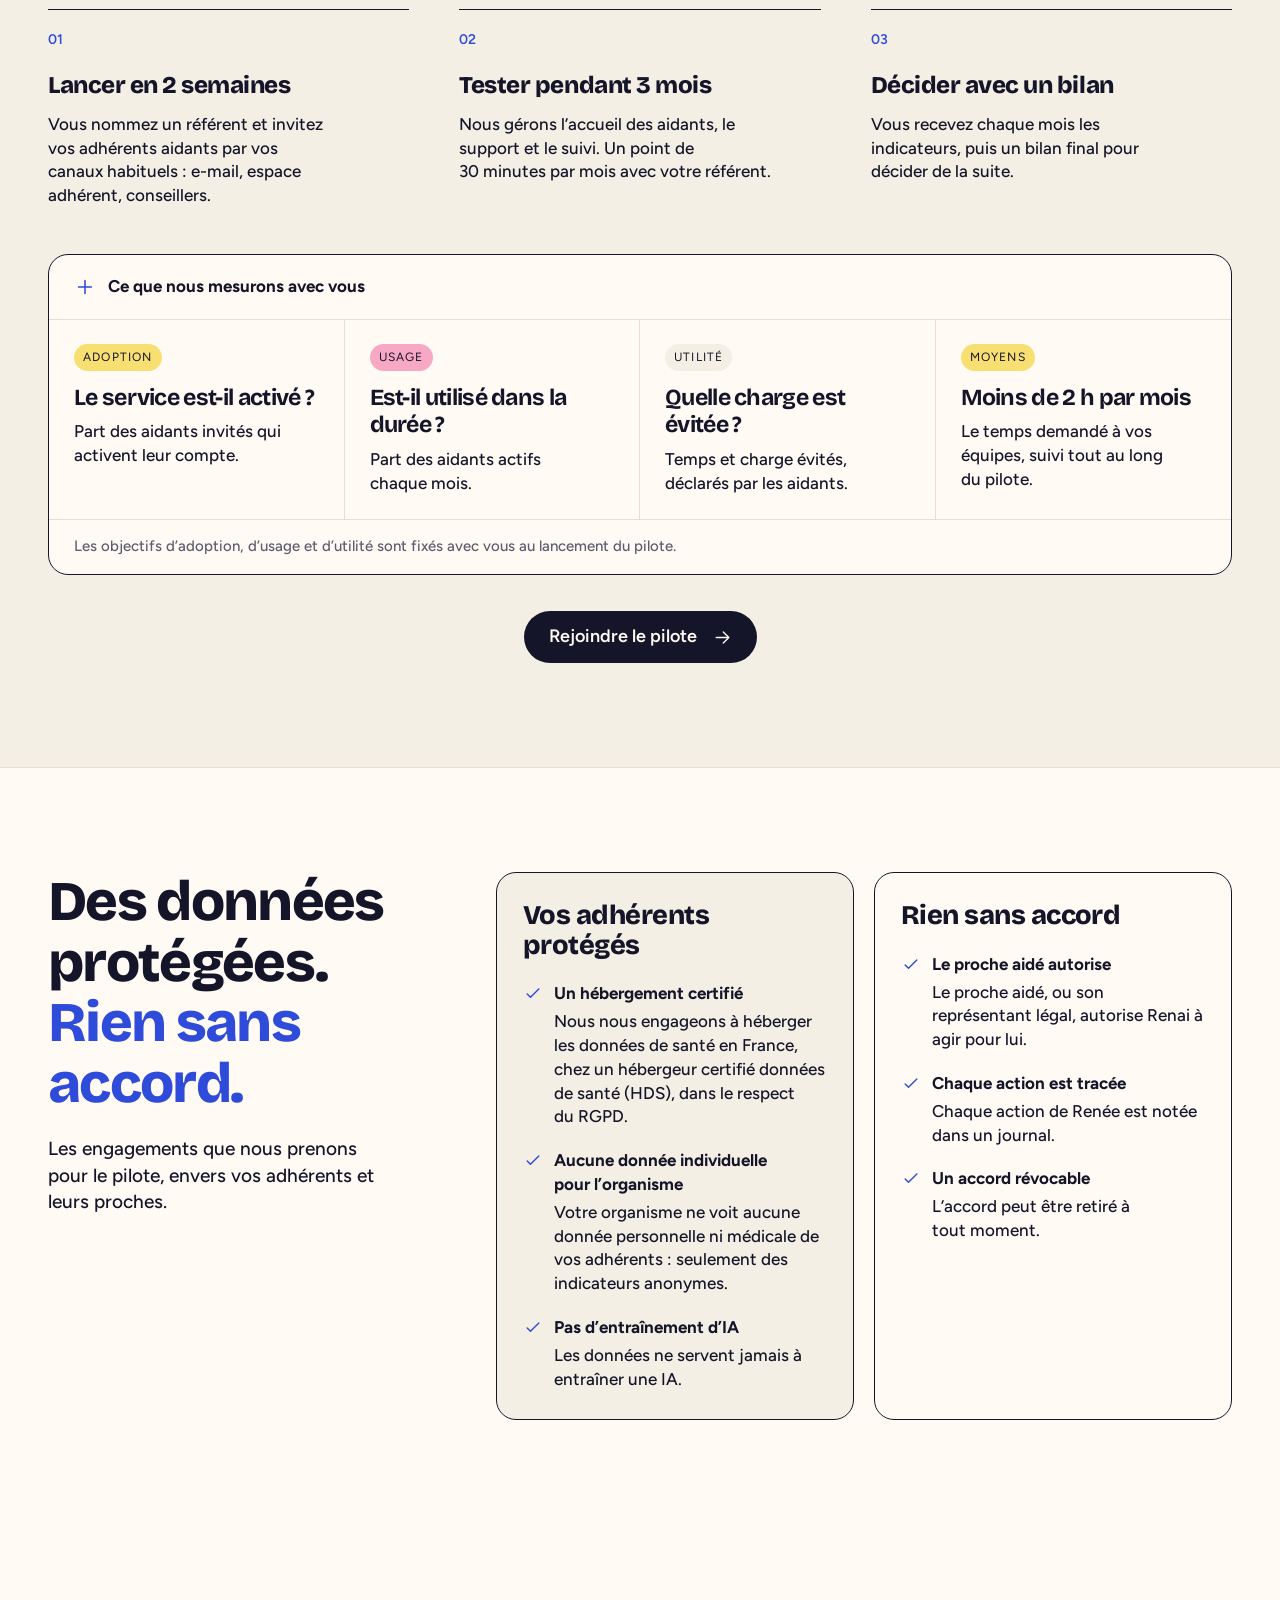
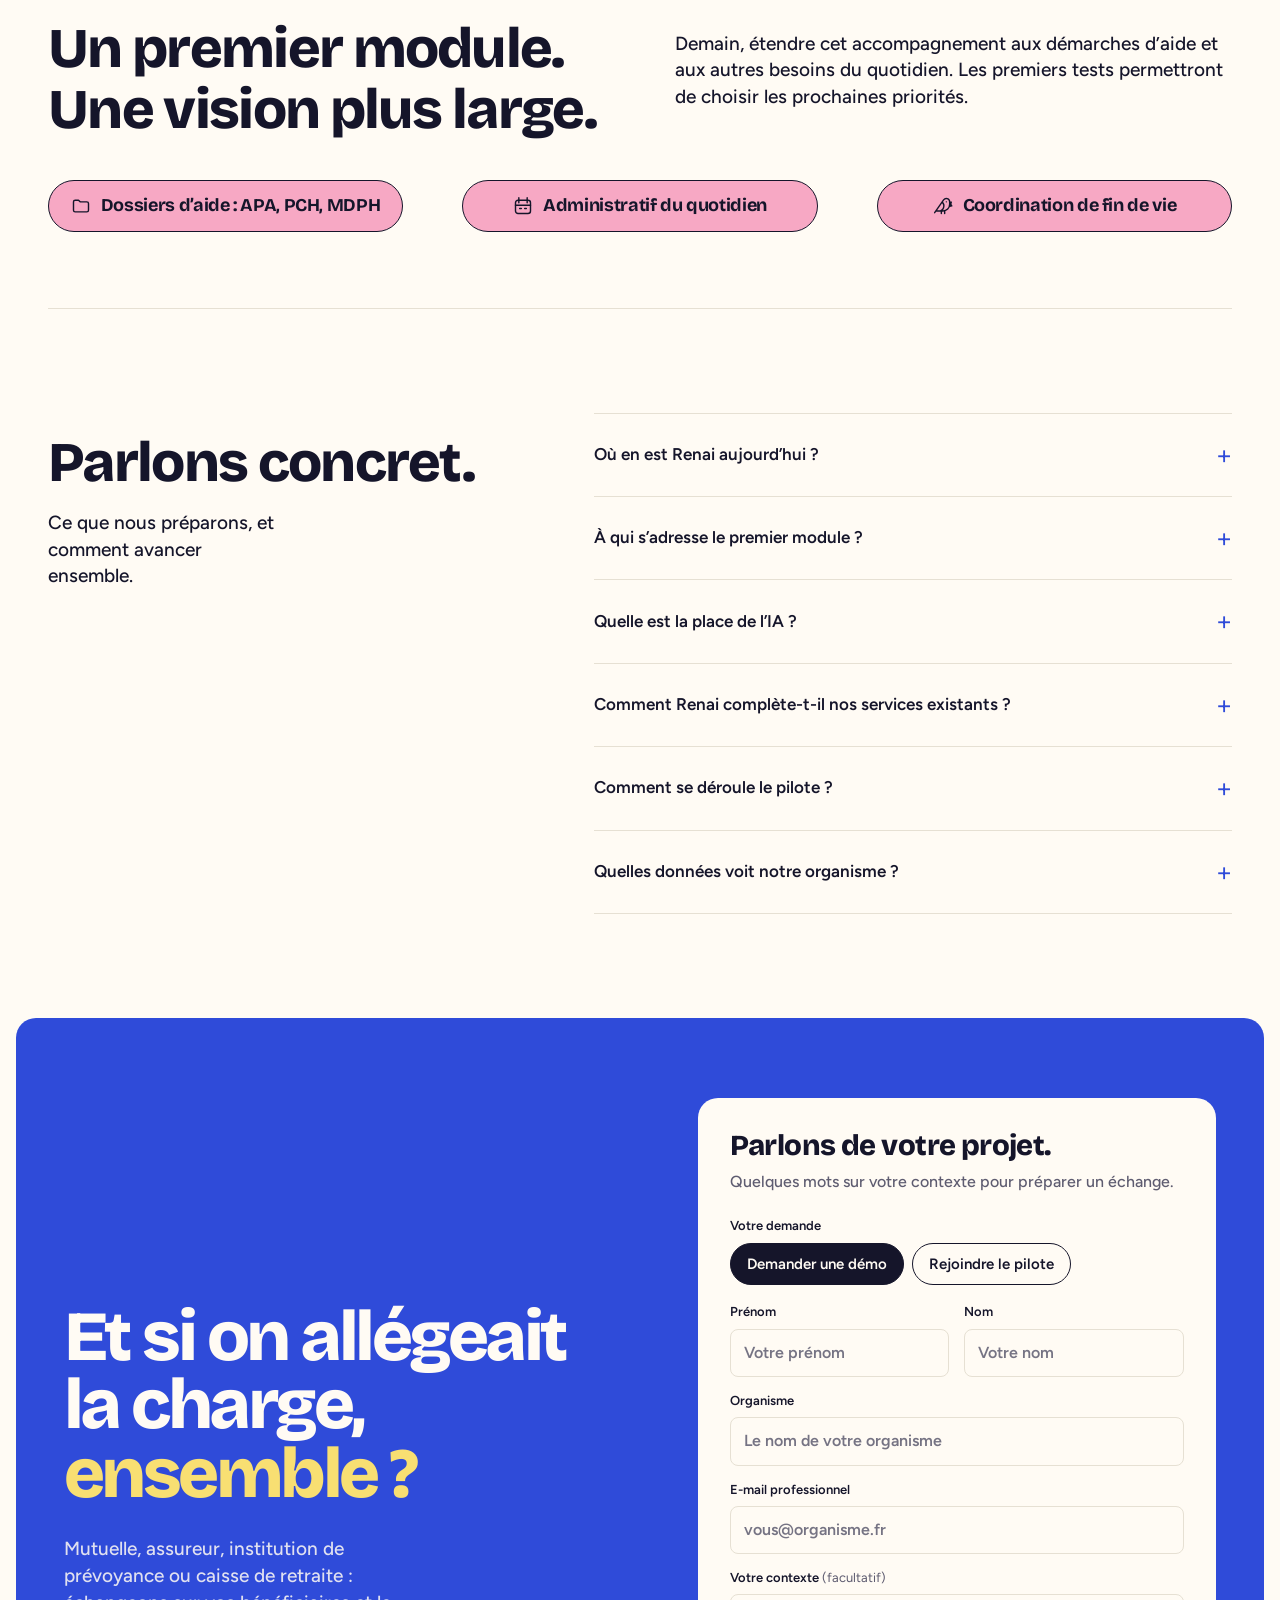
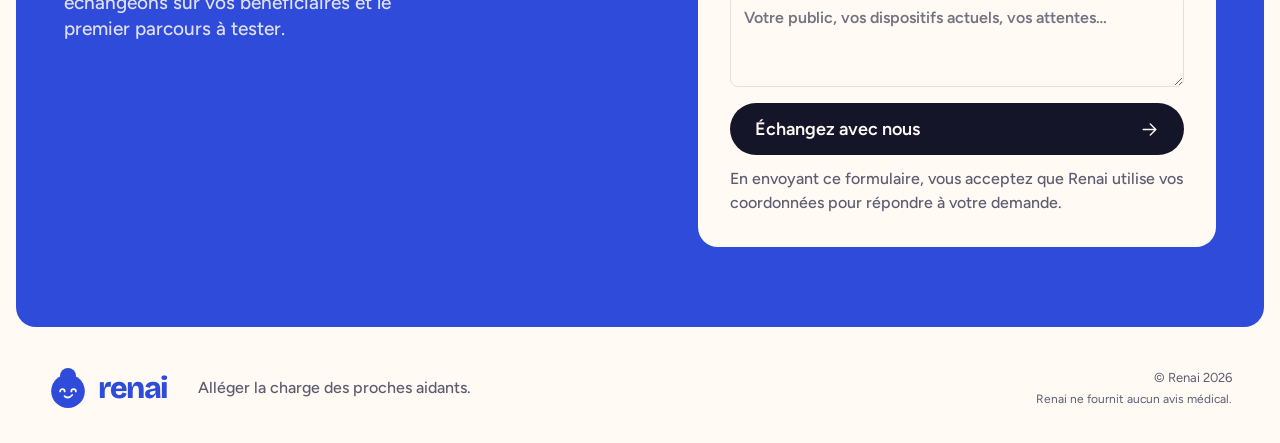
==== commit 4294c7a3: "Page organismes : chiffres DREES, apport pour l'organisme, cadre du pilote, données et consentement " ====
--- a/index.html
+++ b/index.html
@@ -48,11 +48,11 @@
   <header class="site-header">
     <div class="wrap nav-shell">
       <a href="#top" class="logo" aria-label="Renai, accueil"><svg class="mark" width="40" height="40" aria-hidden="true"><use href="#renai-complice"/></svg><span>renai</span></a>
-      <nav class="desktop-nav" aria-label="Navigation principale"><a href="#solution">La solution</a><a href="#pilote">Le pilote</a><a href="#questions">Questions</a></nav>
+      <nav class="desktop-nav" aria-label="Navigation principale"><a href="#solution">La solution</a><a href="#pilote">Le pilote</a><a href="#confiance">Vos données</a><a href="#questions">Questions</a></nav>
       <a class="button button-small button-dark nav-cta" href="#contact">Devenir partenaire <svg class="icon" aria-hidden="true"><use href="#arrow"/></svg></a>
       <button class="menu-toggle" aria-label="Ouvrir le menu" aria-expanded="false" aria-controls="mobile-nav"><span></span><span></span></button>
     </div>
-    <nav id="mobile-nav" class="mobile-nav" aria-label="Navigation mobile" hidden><a href="#solution">La solution</a><a href="#pilote">Le pilote</a><a href="#questions">Questions</a><a href="#contact">Devenir partenaire</a></nav>
+    <nav id="mobile-nav" class="mobile-nav" aria-label="Navigation mobile" hidden><a href="#solution">La solution</a><a href="#pilote">Le pilote</a><a href="#confiance">Vos données</a><a href="#questions">Questions</a><a href="#contact">Devenir partenaire</a></nav>
   </header>
 
   <main id="main">
@@ -71,6 +71,16 @@
     </section>
 
     <section class="audience-strip" aria-label="Organismes partenaires recherchés"><div class="wrap audience-inner"><span>Pour les acteurs de la protection sociale :</span><div class="audiences"><span>Mutuelles</span><span>Assureurs</span><span>Prévoyance</span><span>Caisses de retraite</span></div></div></section>
+
+    <section class="figures-section wrap section-pad" id="chiffres" aria-labelledby="figures-heading">
+      <div class="figures-intro reveal"><h2 id="figures-heading">Moins d’aidants.<br><span>Plus de charge pour chacun.</span></h2><p>Entre 2008 et 2022, le nombre de proches aidants a baissé de 6&nbsp;%. L’aide que chacun apporte, elle, s’intensifie.</p></div>
+      <div class="figures-grid stagger">
+        <div class="figure reveal"><strong>5,3&nbsp;millions</strong><p>de personnes aident au quotidien un proche en perte d’autonomie ou en situation de handicap qui vit à domicile.</p></div>
+        <div class="figure reveal"><strong>44&nbsp;%</strong><p>de ces proches aidants travaillent en parallèle.</p></div>
+        <div class="figure reveal"><strong>51&nbsp;%</strong><p>prennent en charge 3 à 7 types de tâches différentes, contre 40&nbsp;% en 2008.</p></div>
+      </div>
+      <p class="figures-source reveal">Source : <a href="https://drees.solidarites-sante.gouv.fr/sites/default/files/2026-06/ER1377_Proches_aidants.pdf" target="_blank" rel="noopener">DREES, Études et Résultats n°&nbsp;1377, juin 2026</a>. Données 2022, France métropolitaine, proches aidants de 16&nbsp;ans ou plus.</p>
+    </section>
 
     <section class="problem-section wrap section-pad" id="enjeu">
       <div class="problem-layout">
@@ -114,11 +124,38 @@
       <div class="human-copy reveal"><h2>Renée prépare.<br>L’aidant <span>garde la main.</span></h2><p>Notre assistante IA est conçue pour faciliter les tâches du quotidien. Son rôle : aider à organiser les informations et à préparer les actions utiles.</p><div class="human-principles"><div><svg class="icon" aria-hidden="true"><use href="#check"/></svg><p><strong>Un rôle précis pour l’IA</strong><span>Préparer et faciliter les prochaines étapes.</span></p></div><div><svg class="icon" aria-hidden="true"><use href="#check"/></svg><p><strong>Des actions à vérifier</strong><span>Des modalités de validation à tester avec les aidants.</span></p></div><div><svg class="icon" aria-hidden="true"><use href="#check"/></svg><p><strong>La place des professionnels</strong><span>Les décisions médicales restent du ressort des professionnels de santé.</span></p></div></div></div>
     </section>
 
+    <section class="value-section wrap section-pad" id="organisme" aria-labelledby="value-heading">
+      <div class="value-intro reveal"><h2 id="value-heading">Ce que Renai apporte<br><span>à votre organisme.</span></h2></div>
+      <div class="value-grid stagger">
+        <article class="reveal"><svg class="icon" aria-hidden="true"><use href="#heart"/></svg><h3>Fidéliser vos adhérents</h3><p>Un service utile chaque mois aux familles qui accompagnent un proche, et qui renforce le lien avec elles.</p></article>
+        <article class="reveal"><svg class="icon" aria-hidden="true"><use href="#check"/></svg><h3>Agir en prévention</h3><p>Le suivi des traitements à domicile : une action de prévention concrète, mesurée pendant le pilote.</p></article>
+        <article class="reveal"><svg class="icon" aria-hidden="true"><use href="#people"/></svg><h3>Enrichir vos contrats collectifs</h3><p>Un service pour les salariés aidants de vos entreprises clientes.</p></article>
+        <article class="reveal"><svg class="icon" aria-hidden="true"><use href="#clock"/></svg><h3>Sans charge pour vos équipes</h3><p>Un pilote clé en main, qui leur demande moins de 2&nbsp;heures par mois.</p></article>
+      </div>
+    </section>
+
     <section class="pilot-section" id="pilote"><div class="wrap section-pad">
-      <div class="pilot-heading reveal"><h2>Utile pour vos bénéficiaires.<br><span>Mesurable pour vous.</span></h2></div>
-      <div class="pilot-process stagger"><article class="reveal"><span class="process-number">01</span><h3>Cadrer ensemble</h3><p>Définir les bénéficiaires, le parcours prioritaire et les modalités d’accompagnement.</p></article><article class="reveal"><span class="process-number">02</span><h3>Tester sur le terrain</h3><p>Observer les usages du prototype avec des aidants volontaires et ajuster les fonctions.</p></article><article class="reveal"><span class="process-number">03</span><h3>Évaluer pour décider</h3><p>Préparer un pilote et ses indicateurs avant d’envisager un déploiement plus large.</p></article></div>
-      <div class="measurement reveal"><div class="measurement-title"><svg class="icon" aria-hidden="true"><use href="#plus"/></svg><strong>Ce que nous proposons de mesurer</strong></div><div class="measurement-grid"><div><span>Adoption</span><strong>Le service est-il activé ?</strong><p>Invitations, premiers usages et retours.</p></div><div><span>Utilité</span><strong>Quelles tâches avancent ?</strong><p>Actions réalisées et charge ressentie.</p></div><div><span>Déploiement</span><strong>Quels moyens mobiliser ?</strong><p>Temps d’accompagnement et besoins de vos équipes.</p></div></div></div>
+      <div class="pilot-heading reveal"><h2>Utile pour vos bénéficiaires.<br><span>Mesurable pour vous.</span></h2><p>Un pilote de 3&nbsp;mois, clé en main, avec 50 à 100&nbsp;adhérents aidants.</p></div>
+      <div class="pilot-process stagger"><article class="reveal"><span class="process-number">01</span><h3>Lancer en 2 semaines</h3><p>Vous nommez un référent et invitez vos adhérents aidants par vos canaux habituels : e-mail, espace adhérent, conseillers.</p></article><article class="reveal"><span class="process-number">02</span><h3>Tester pendant 3 mois</h3><p>Nous gérons l’accueil des aidants, le support et le suivi. Un point de 30&nbsp;minutes par mois avec votre référent.</p></article><article class="reveal"><span class="process-number">03</span><h3>Décider avec un bilan</h3><p>Vous recevez chaque mois les indicateurs, puis un bilan final pour décider de la suite.</p></article></div>
+      <div class="measurement reveal"><div class="measurement-title"><svg class="icon" aria-hidden="true"><use href="#plus"/></svg><strong>Ce que nous mesurons avec vous</strong></div><div class="measurement-grid"><div><span>Adoption</span><strong>Le service est-il activé ?</strong><p>Part des aidants invités qui activent leur compte.</p></div><div><span>Usage</span><strong>Est-il utilisé dans la durée&nbsp;?</strong><p>Part des aidants actifs chaque mois.</p></div><div><span>Utilité</span><strong>Quelle charge est évitée&nbsp;?</strong><p>Temps et charge évités, déclarés par les aidants.</p></div><div><span>Moyens</span><strong>Moins de 2&nbsp;h par mois</strong><p>Le temps demandé à vos équipes, suivi tout au long du pilote.</p></div></div><p class="measurement-note">Les objectifs d’adoption, d’usage et d’utilité sont fixés avec vous au lancement du pilote.</p></div>
+      <div class="pilot-cta reveal"><a class="button button-dark" href="#contact" data-request="Rejoindre le pilote">Rejoindre le pilote <svg class="icon" aria-hidden="true"><use href="#arrow"/></svg></a></div>
     </div></section>
+
+    <section class="trust-section wrap section-pad" id="confiance" aria-labelledby="trust-heading">
+      <div class="trust-intro reveal"><h2 id="trust-heading">Des données protégées.<br><span>Rien sans accord.</span></h2><p>Les engagements que nous prenons pour le pilote, envers vos adhérents et leurs proches.</p></div>
+      <div class="trust-grid stagger">
+        <article class="trust-card reveal"><h3>Vos adhérents protégés</h3><div class="human-principles">
+          <div><svg class="icon" aria-hidden="true"><use href="#check"/></svg><p><strong>Un hébergement certifié</strong><span>Nous nous engageons à héberger les données de santé en France, chez un hébergeur certifié données de santé (HDS), dans le respect du RGPD.</span></p></div>
+          <div><svg class="icon" aria-hidden="true"><use href="#check"/></svg><p><strong>Aucune donnée individuelle pour l’organisme</strong><span>Votre organisme ne voit aucune donnée personnelle ni médicale de vos adhérents : seulement des indicateurs anonymes.</span></p></div>
+          <div><svg class="icon" aria-hidden="true"><use href="#check"/></svg><p><strong>Pas d’entraînement d’IA</strong><span>Les données ne servent jamais à entraîner une IA.</span></p></div>
+        </div></article>
+        <article class="trust-card reveal"><h3>Rien sans accord</h3><div class="human-principles">
+          <div><svg class="icon" aria-hidden="true"><use href="#check"/></svg><p><strong>Le proche aidé autorise</strong><span>Le proche aidé, ou son représentant légal, autorise Renai à agir pour lui.</span></p></div>
+          <div><svg class="icon" aria-hidden="true"><use href="#check"/></svg><p><strong>Chaque action est tracée</strong><span>Chaque action de Renée est notée dans un journal.</span></p></div>
+          <div><svg class="icon" aria-hidden="true"><use href="#check"/></svg><p><strong>Un accord révocable</strong><span>L’accord peut être retiré à tout moment.</span></p></div>
+        </div></article>
+      </div>
+    </section>
 
     <section class="roadmap-section wrap reveal"><div><h2>Un premier module.<br>Une vision plus large.</h2></div><p>Demain, étendre cet accompagnement aux démarches d’aide et aux autres besoins du quotidien. Les premiers tests permettront de choisir les prochaines priorités.</p><div class="roadmap-tags"><span><svg class="icon" aria-hidden="true"><use href="#folder"/></svg>Dossiers d’aide : APA, PCH, MDPH</span><span><svg class="icon" aria-hidden="true"><use href="#calendar"/></svg>Administratif du quotidien</span><span><svg class="icon" aria-hidden="true"><use href="#dove"/></svg>Coordination de fin de vie</span></div></section>
 
@@ -127,12 +164,13 @@
       <details class="reveal"><summary>À qui s’adresse le premier module ?<span class="faq-plus" aria-hidden="true">+</span></summary><div class="faq-answer">Aux proches aidants qui participent à l’organisation des traitements d’une personne vivant à domicile. Les premiers tests serviront à préciser les situations dans lesquelles ces fonctions apportent le plus d’aide.</div></details>
       <details class="reveal"><summary>Quelle est la place de l’IA ?<span class="faq-plus" aria-hidden="true">+</span></summary><div class="faq-answer">Renée est notre assistante IA. Elle est conçue pour organiser les informations et préparer des actions utiles. Les modalités de vérification et de validation font partie du travail de conception. Renai ne fournit aucun avis médical.</div></details>
       <details class="reveal"><summary>Comment Renai complète-t-il nos services existants ?<span class="faq-plus" aria-hidden="true">+</span></summary><div class="faq-answer">Le premier échange permet de comprendre vos dispositifs d’assistance, d’action sociale et d’accompagnement. Nous choisissons ensuite un parcours à tester pour évaluer ce que Renai pourrait apporter à vos bénéficiaires et à vos équipes.</div></details>
-      <details class="reveal"><summary>Comment préparer un pilote ?<span class="faq-plus" aria-hidden="true">+</span></summary><div class="faq-answer">Nous commençons par définir ensemble le public, le cas d’usage et les critères de réussite. Les tests du prototype précèdent le pilote. Son calendrier, son financement et ses modalités seront précisés avec chaque partenaire.</div></details>
+      <details class="reveal"><summary>Comment se déroule le pilote ?<span class="faq-plus" aria-hidden="true">+</span></summary><div class="faq-answer">Après 2 semaines de lancement, le pilote dure 3 mois. Vous nommez un référent et invitez 50 à 100 adhérents aidants ; nous gérons l’accueil, le support et le suivi des indicateurs. Le public visé, les objectifs et les conditions sont fixés avec vous lors du premier échange.</div></details>
+      <details class="reveal"><summary>Quelles données voit notre organisme ?<span class="faq-plus" aria-hidden="true">+</span></summary><div class="faq-answer">Aucune donnée personnelle ni médicale de vos adhérents. Vous recevez uniquement des indicateurs agrégés et anonymes : adoption, usage, utilité et temps demandé à vos équipes.</div></details>
     </div></section>
 
     <section class="contact-section" id="contact"><div class="wrap contact-layout">
       <div class="contact-copy reveal"><h2>Et si on allégeait<br>la charge,<br><span>ensemble ?</span></h2><p>Mutuelle, assureur, institution de prévoyance ou caisse de retraite : échangeons sur vos bénéficiaires et le premier parcours à tester.</p></div>
-      <div class="contact-form-wrap reveal"><form id="pilot-form"><h3>Parlons de votre projet.</h3><p class="form-intro">Quelques mots sur votre contexte pour préparer un échange.</p><div class="form-row"><label>Prénom<input name="firstname" autocomplete="given-name" required maxlength="100" placeholder="Votre prénom"></label><label>Nom<input name="lastname" autocomplete="family-name" required maxlength="100" placeholder="Votre nom"></label></div><label>Organisme<input name="organization" autocomplete="organization" required maxlength="150" placeholder="Le nom de votre organisme"></label><label>E-mail professionnel<input name="email" type="email" autocomplete="email" required maxlength="254" placeholder="vous@organisme.fr"></label><label>Votre contexte <span class="optional">(facultatif)</span><textarea name="context" rows="3" maxlength="2000" placeholder="Votre public, vos dispositifs actuels, vos attentes…"></textarea></label><label class="honeypot" aria-hidden="true">Ne pas remplir<input name="website" tabindex="-1" autocomplete="off"></label><button class="button button-dark form-submit" type="submit">Échangez avec nous <svg class="icon" aria-hidden="true"><use href="#arrow"/></svg></button><p class="form-note" id="form-legal">En envoyant ce formulaire, vous acceptez que Renai utilise vos coordonnées pour répondre à votre demande.</p><p class="form-status" role="status" aria-live="polite"></p></form></div>
+      <div class="contact-form-wrap reveal"><form id="pilot-form"><h3>Parlons de votre projet.</h3><p class="form-intro">Quelques mots sur votre contexte pour préparer un échange.</p><fieldset class="request-choice"><legend>Votre demande</legend><label><input type="radio" name="request" value="Demander une démo" checked><span>Demander une démo</span></label><label><input type="radio" name="request" value="Rejoindre le pilote"><span>Rejoindre le pilote</span></label></fieldset><div class="form-row"><label>Prénom<input name="firstname" autocomplete="given-name" required maxlength="100" placeholder="Votre prénom"></label><label>Nom<input name="lastname" autocomplete="family-name" required maxlength="100" placeholder="Votre nom"></label></div><label>Organisme<input name="organization" autocomplete="organization" required maxlength="150" placeholder="Le nom de votre organisme"></label><label>E-mail professionnel<input name="email" type="email" autocomplete="email" required maxlength="254" placeholder="vous@organisme.fr"></label><label>Votre contexte <span class="optional">(facultatif)</span><textarea name="context" rows="3" maxlength="2000" placeholder="Votre public, vos dispositifs actuels, vos attentes…"></textarea></label><label class="honeypot" aria-hidden="true">Ne pas remplir<input name="website" tabindex="-1" autocomplete="off"></label><button class="button button-dark form-submit" type="submit">Échangez avec nous <svg class="icon" aria-hidden="true"><use href="#arrow"/></svg></button><p class="form-note" id="form-legal">En envoyant ce formulaire, vous acceptez que Renai utilise vos coordonnées pour répondre à votre demande.</p><p class="form-status" role="status" aria-live="polite"></p></form></div>
     </div></section>
   </main>
   <footer class="site-footer wrap"><a href="#top" class="logo" aria-label="Renai, retour en haut"><svg class="mark" width="40" height="40" aria-hidden="true"><use href="#renai-complice"/></svg><span>renai</span></a><p>Alléger la charge des proches aidants.</p><div class="footer-legal"><span>© Renai 2026</span><small>Renai ne fournit aucun avis médical.</small></div></footer>
--- a/assets/css/b2b.css
+++ b/assets/css/b2b.css
@@ -93,3 +93,78 @@
 .phone-action{align-self:flex-end;background:var(--renee-cobalt);color:var(--renee-lait);font-size:13px;font-weight:600;border-radius:99px;padding:8px 14px}
 .phone-cta{margin-top:12px;background:var(--renee-encre);color:var(--renee-lait);border-radius:99px;text-align:center;font-size:15px;font-weight:600;padding:12px}
 @media(max-width:680px){.module-phone{width:min(100%,310px)}}
+
+/* ===== Chiffres clés (DREES) ===== */
+.figures-section{display:grid;grid-template-columns:.9fr 1.5fr;gap:40px 80px;align-items:end}
+.figures-intro h2 span{color:var(--renee-cobalt)}
+.figures-intro p{margin-top:22px;font-size:19px;max-width:420px;color:var(--renee-encre);line-height:1.4}
+.figures-grid{display:grid;grid-template-columns:1.35fr 1fr 1fr;gap:32px}
+.figure{border-top:1.5px solid var(--renee-encre);padding-top:20px}
+.figure strong{display:block;font-family:var(--font-display);font-weight:800;font-size:clamp(40px,4.2vw,60px);line-height:1;letter-spacing:-.045em;color:var(--renee-cobalt);white-space:nowrap}
+.figure p{margin-top:14px;font-size:17px;line-height:1.4}
+.figures-source{grid-column:1/-1;font-size:14px;color:var(--renee-ardoise);line-height:1.5}
+.figures-source a{text-decoration:underline;text-underline-offset:3px}
+.figures-source a:hover{color:var(--renee-cobalt)}
+
+/* ===== Ce que Renai apporte à l'organisme ===== */
+.value-section{border-top:1px solid var(--renee-ligne)}
+.value-intro h2 span{color:var(--renee-cobalt)}
+.value-grid{display:grid;grid-template-columns:repeat(4,1fr);gap:20px;margin-top:48px}
+.value-grid article{border:1.5px solid var(--renee-encre);border-radius:20px;padding:26px 24px 28px;background:var(--renee-lait)}
+.value-grid article:nth-child(odd) .icon{background:var(--renee-beurre)}
+.value-grid article:nth-child(even) .icon{background:var(--renee-bonbon)}
+.value-grid .icon{width:46px;height:46px;padding:11px;border-radius:50%;color:var(--renee-encre)}
+.value-grid h3{font-size:24px;line-height:1.15;margin-top:22px}
+.value-grid p{margin-top:12px;font-size:17px;line-height:1.4}
+
+/* ===== Pilote : 4 indicateurs, note et bouton ===== */
+.measurement-grid{grid-template-columns:repeat(4,1fr)}
+.measurement-grid>div:nth-child(4) span{background:var(--renee-beurre)}
+.measurement-note{padding:16px 25px;border-top:1px solid var(--renee-ligne);font-size:15px;color:var(--renee-ardoise);line-height:1.45}
+.pilot-cta{margin-top:36px;display:flex;justify-content:center}
+
+/* ===== Données et consentement ===== */
+.trust-section{display:grid;grid-template-columns:.8fr 1.6fr;gap:40px 80px;align-items:start}
+.trust-intro h2 span{color:var(--renee-cobalt)}
+.trust-intro p{margin-top:22px;font-size:19px;max-width:380px;line-height:1.4}
+.trust-grid{display:grid;grid-template-columns:1fr 1fr;gap:20px}
+.trust-card{border:1.5px solid var(--renee-encre);border-radius:20px;padding:28px 26px}
+.trust-card:first-child{background:var(--renee-sable)}
+.trust-card h3{font-size:27px;line-height:1.1}
+.trust-card .human-principles{margin-top:22px}
+
+/* ===== Formulaire : type de demande ===== */
+.request-choice{border:0;padding:0;margin:20px 0 18px;display:flex;flex-wrap:wrap;gap:8px}
+.request-choice legend{font-size:13px;font-weight:600;padding:0;margin-bottom:8px;width:100%}
+.contact-form-wrap .request-choice label{margin:0;position:relative;font-size:15px}
+.contact-form-wrap .request-choice input{position:absolute;opacity:0;width:1px;height:1px;min-height:0;margin:0;padding:0}
+.request-choice span{display:inline-flex;align-items:center;min-height:42px;padding:9px 16px;border:1.5px solid var(--renee-encre);border-radius:999px;cursor:pointer;transition:background .2s,color .2s}
+.request-choice input:checked+span{background:var(--renee-encre);color:var(--renee-lait)}
+.request-choice span:hover{background:var(--renee-sable)}
+.request-choice input:checked+span:hover{background:var(--renee-cobalt)}
+.request-choice input:focus-visible+span{outline:3px solid var(--renee-cobalt);outline-offset:3px}
+
+@media(max-width:1100px){
+  .figures-section,.trust-section{grid-template-columns:1fr;gap:36px}
+  .value-grid{grid-template-columns:1fr 1fr}
+  .measurement-grid{grid-template-columns:1fr 1fr}
+  .measurement-grid>div:nth-child(2){border-right:0}
+  .measurement-grid>div:nth-child(-n+2){border-bottom:1px solid var(--renee-ligne)}
+}
+@media(max-width:850px){
+  .figures-grid{grid-template-columns:1fr;gap:24px}
+  .figure{display:grid;grid-template-columns:minmax(150px,auto) 1fr;gap:18px;align-items:baseline}
+  .figure p{margin-top:0}
+  .trust-grid{grid-template-columns:1fr}
+  .measurement-grid{grid-template-columns:1fr}
+  .measurement-grid>div{border-right:0;border-bottom:1px solid var(--renee-ligne)}
+}
+@media(max-width:680px){
+  .value-grid{grid-template-columns:1fr;margin-top:32px}
+  .figure{grid-template-columns:1fr;gap:8px}
+  .figure strong{font-size:44px}
+  .figures-intro p,.trust-intro p{font-size:18px}
+  .trust-card{padding:24px 20px}
+  .measurement-note{padding:14px 22px}
+  .pilot-cta .button{width:100%}
+}
